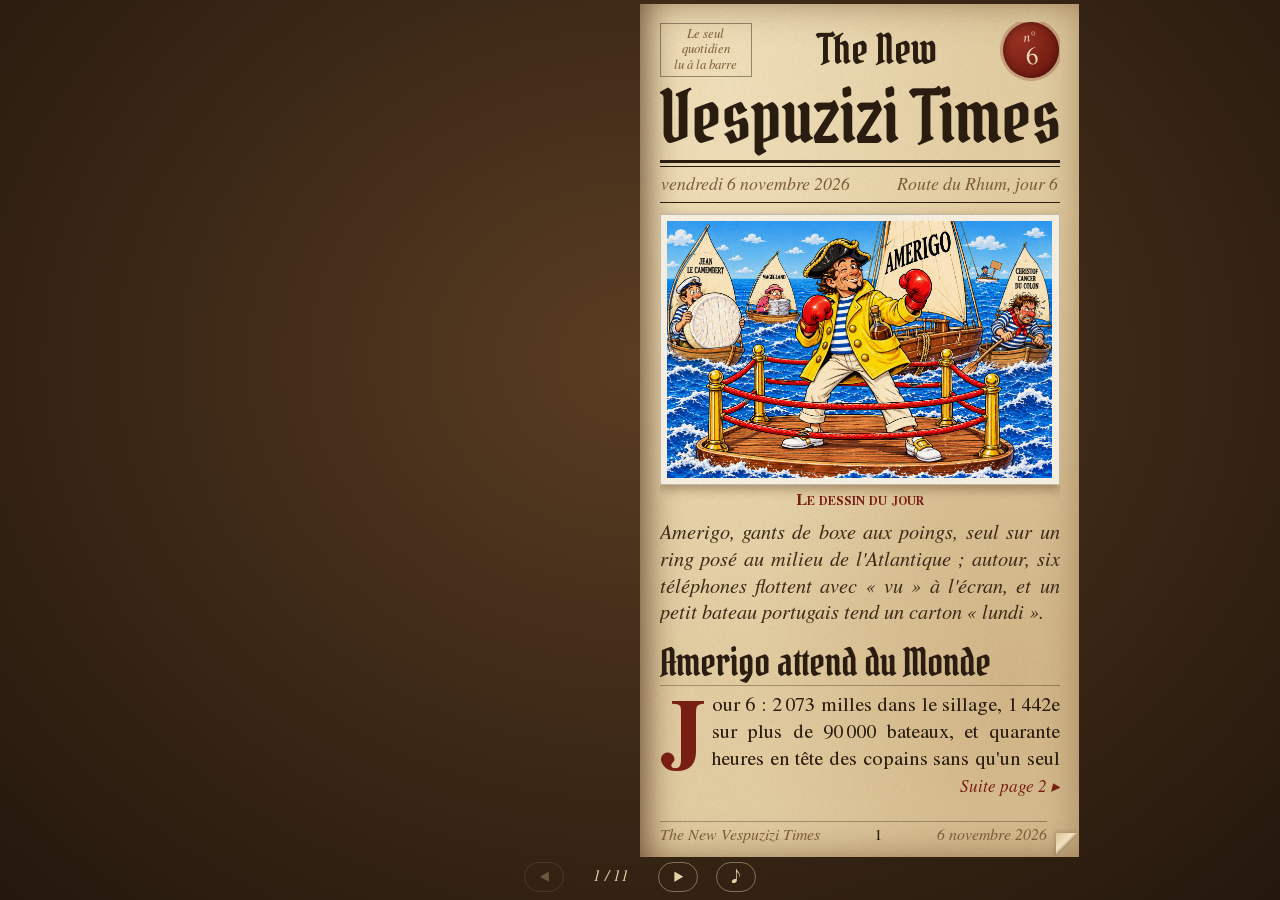
==== 2026-11-06/index.html @ e6df3097 "Numéro 6 du 2026-11-06" ====
<!DOCTYPE html>
<html lang="fr"><head><meta charset="utf-8">
<meta name="viewport" content="width=device-width,initial-scale=1">
<meta name="color-scheme" content="light">
<title>The New Vespuzizi Times — n°6, vendredi 6 novembre 2026</title>
<meta name="description" content="Jour 6 : 2 073 milles dans le sillage, 1 442e sur plus de 90 000 bateaux, et quarante heures en tête des copains sans qu&#x27;un seul ait eu le courage de venir lui respirer dans le cou. Amerigo a tout…">
<meta name="robots" content="noindex">
<meta property="og:type" content="article">
<meta property="og:locale" content="fr_FR">
<meta property="og:site_name" content="The New Vespuzizi Times">
<meta property="og:title" content="The New Vespuzizi Times — n°6, vendredi 6 novembre 2026">
<meta property="og:description" content="Jour 6 : 2 073 milles dans le sillage, 1 442e sur plus de 90 000 bateaux, et quarante heures en tête des copains sans qu&#x27;un seul ait eu le courage de venir lui respirer dans le cou. Amerigo a tout…">
<meta property="og:url" content="https://qvillon-basch.github.io/new-vespuzizi-times/2026-11-06/">
<meta property="og:image" content="https://qvillon-basch.github.io/new-vespuzizi-times/2026-11-06/og-22286231.jpg">
<meta property="og:image:type" content="image/jpeg">
<meta property="og:image:width" content="1200">
<meta property="og:image:height" content="630">
<meta property="og:image:alt" content="The New Vespuzizi Times : Amerigo attend du Monde">
<meta name="twitter:card" content="summary_large_image">
<!-- Crédits : polices NVT Gothique (Pirata One) et NVT Serif (STIX General), SIL Open Font
     License 1.1, sous-ensembles renommés (assets/fonts/) ; feuilletage StPageFlip / page-flip 2.0.7,
     licence MIT (assets/page-flip-LICENSE.txt) ; son de page du domaine public
     (assets/son-page-CREDIT.txt). -->
<link rel="stylesheet" href="assets/gazette.css">
<style>:root{--fz:1.0}</style></head>
<body>
<div id="stage"><div id="bookhost"></div>
<div id="bar"><button id="prev" type="button" aria-label="Page précédente">◂</button><span id="pg"></span>
<button id="next" type="button" aria-label="Page suivante">▸</button>
<button id="snd" type="button" aria-label="Son de page">♪</button></div></div>
<div id="lb" hidden><div id="lbstage"><img id="lbimg" alt=""></div>
<button id="lbclose" type="button" aria-label="Fermer">✕</button><div id="lbhint">Pincez ou touchez deux fois pour zoomer</div></div>
<noscript><p>The New Vespuzizi Times se feuillette avec JavaScript activé.</p></noscript>
<script type="application/json" id="nvt-data">{"pages":["\u003cdiv class='inner une'>\u003cdiv class=\"une-top\">\u003cdiv class=\"ear\">Le seul quotidien\u003cbr>lu à la barre\u003c/div>\u003cdiv class=\"thenew\" data-fitw=\"\">The New\u003c/div>\u003cdiv class=\"seal\">\u003cb>n°\u003c/b>\u003cspan>6\u003c/span>\u003c/div>\u003c/div>\u003cdiv class=\"mast\" data-fitw=\"\" style=\"font-size: 5.9rem;\">Vespuzizi Times\u003c/div>\u003chr class=\"rule\">\u003chr class=\"rule2\">\u003cdiv class=\"date\">\u003cspan>vendredi 6 novembre 2026\u003c/span>\u003cspan>Route du Rhum, jour 6\u003c/span>\u003c/div>\u003cfigure class=\"une-fig\">\u003cdiv class=\"frame\">\u003cimg class=\"zoom\" src=\"img/dessin.jpg\" width=\"1536\" height=\"1024\" alt=\"Le dessin du jour\">\u003c/div>\u003cfigcaption>Le dessin du jour\u003c/figcaption>\u003c/figure>\u003cp class=\"legend\">Amerigo, gants de boxe aux poings, seul sur un ring posé au milieu de l'Atlantique&nbsp;; autour, six téléphones flottent avec «&nbsp;vu&nbsp;» à l'écran, et un petit bateau portugais tend un carton «&nbsp;lundi&nbsp;».\u003c/p>\u003ch2 class=\"headline\">Amerigo attend du Monde\u003c/h2>\u003cp class=\"lead split\">Jour 6&nbsp;: 2 073 milles dans le sillage, 1 442e sur plus de 90 000 bateaux, et quarante heures en tête des copains sans qu'un seul\u003c/p>\u003cdiv class=\"suite\">Suite page 2 ▸\u003c/div>\u003c/div>\u003cdiv class='folio'>\u003cspan>The New Vespuzizi Times\u003c/span>\u003cb>1\u003c/b>\u003cspan>6 novembre 2026\u003c/span>\u003c/div>","\u003cdiv class='inner '>\u003cdiv class=\"kicker\">Suite de la Une\u003c/div>\u003cp class=\"cont\">ait eu le courage de venir lui respirer dans le cou. Amerigo a tout fait pour rendre la course intéressante&nbsp;: il a laissé le vent se reposer et ouvert un ring à 13 h 51 pour qui voulait se friter. Rien. La flotte lit, la flotte voit, la flotte se tait. On ne monte pas sur un ring quand l'adversaire est déjà sur le podium. La Route du Rhum 2026 a un patron, et les dix autres ont vue sur sa poupe, avec des jumelles, par temps clair.\u003c/p>\u003ch2>La flotte\u003c/h2>\u003cp>Plus grosse remontée de la nuit, Olivier de Kersaucisson&nbsp;: trois bateaux doublés, 7e, 51 956e&nbsp;; le Brestois double les gens pendant qu'ils dorment, lui qui n'était pas réveillé au départ. Loïc Peyronladdition, 4e, est parti sauver des bateaux qui se retournent, et Amerigo le salue sincèrement&nbsp;: il repêche tout le monde sauf son classement, 506 milles sans gagner une place. Maud Fontenoyade, 5e, a tenu toute la nuit dans le sillage des vrais, et Amerigo le note sans rire, c'est la bonne compagnie. Lanterne rouge, Vasco de Gamelle, 92 075e, à 608 milles, qui a troqué la Guadeloupe contre «&nbsp;les canaris&nbsp;»&nbsp;: le Portugais renonce au Nouveau Monde, Amerigo s'en charge, comme la dernière fois.\u003c/p>\u003c/div>\u003cdiv class='folio'>\u003cspan>The New Vespuzizi Times\u003c/span>\u003cb>2\u003c/b>\u003cspan>6 novembre 2026\u003c/span>\u003c/div>","\u003cdiv class='inner full mapinner'>\u003ch2>Le Film des 24 h\u003c/h2>\u003cdiv class=\"sub\">Les routes des copains, de jeudi 18 h à vendredi 18 h\u003c/div>\u003cdiv class=\"mapbox\">\u003csvg class=\"map\" xmlns=\"http://www.w3.org/2000/svg\" role=\"img\" aria-label=\"Carte animée des trajectoires des copains\">\u003c/svg>\u003c/div>\u003cdiv class=\"mapbar\">\u003cspan id=\"clock\">\u003c/span>\u003cbutton class=\"replay\" type=\"button\">↻ Rejouer\u003c/button>\u003c/div>\u003cdiv class=\"mapnote\">Un point par bateau, \u003ci>Amerigo\u003c/i> en rouge sang de bœuf.\u003c/div>\u003c/div>\u003cdiv class='folio'>\u003cspan>The New Vespuzizi Times\u003c/span>\u003cb>3\u003c/b>\u003cspan>6 novembre 2026\u003c/span>\u003c/div>","\u003cdiv class='inner '>\u003ch2>Nouvelle version du journal\u003c/h2>\u003cp>Le Times change de peau ce soir&nbsp;: un vrai journal qu'on feuillette du pouce, plus beau que la maquette d'en face et plus vrai sur le fond, puisqu'il raconte une course que son auteur mène. Plus doux pour Christof Cancer du Colon&nbsp;? Non&nbsp;: les bons points restent chez la concurrence, ici on garde les claques. Flouté, avec des X sur les passages salés, pour Kéké Gabart&nbsp;? Non plus&nbsp;; à 211 milles dans la journée, le plus petit kilométrage de la flotte, elle a le temps de tout lire, et même de demander si les collisions sont possibles&nbsp;: elle cherche ce qu'il lui reste à essayer. À lire avec le son&nbsp;: on y entend le vent dans la voile d'Amerigo et, très loin derrière, un bruit de bouchon.\u003c/p>\u003ch2>Défi lancé six vus zéro réponse\u003c/h2>\u003cp class=\"split\">Six «&nbsp;vu&nbsp;» en deux heures, pas un gant levé. Le seul volontaire, Vasco de Gamelle, s'est engagé pour lundi, top 5 promis&nbsp;; Amerigo ne prend pas de rendez-vous aussi loin. Magegland a répondu «&nbsp;si un des gars arrive à te coiffer au poteau&nbsp;»&nbsp;: même pour se battre, il délègue. Il promet de ressortir tout ce qu'Amerigo a dit&nbsp;; Amerigo le remercie, il cherchait justement\u003c/p>\u003c/div>\u003cdiv class='folio'>\u003cspan>The New Vespuzizi Times\u003c/span>\u003cb>4\u003c/b>\u003cspan>6 novembre 2026\u003c/span>\u003c/div>","\u003cdiv class='inner '>\u003cp class=\"cont\">quelqu'un pour archiver ses exploits. Isa Autissier-de-Poche a bien crié «&nbsp;putain ça m'énerve&nbsp;», mais à son propre bateau, arrêté deux fois dans l'après-midi, 71 746e&nbsp;: de la Grande Gueule de Ré, il ne reste que la gueule.\u003c/p>\u003ch2>La moitié du Camembert\u003c/h2>\u003cp>À 16 h 14, Jean Le Camembert a annoncé la mi-course, «&nbsp;rien n'est fait, détends-toi&nbsp;», en revenant à 14 milles, 524 milles dans la journée, trois de plus qu'Amerigo. Trois milles de plus pour rester derrière, c'est un fromage qui court après son plateau. La moitié du parcours est passée, et le camembert est toujours au même endroit&nbsp;: derrière. Détendu, Amerigo l'est&nbsp;: il sait qui fermera la porte et qui restera sur le paillasson.\u003c/p>\u003ch2>Le talent de Christof à 43 milles\u003c/h2>\u003cp class=\"split\">Christof Cancer du Colon est 3e, 4 731e, 548 milles à 23 nœuds de moyenne, plus vite qu'Amerigo pour continuer à le voir de dos. Depuis que la Contre-Gazette lui a décerné les félicitations du conseil, il la trouve «&nbsp;d'une telle douceur&nbsp;» qu'il menace de résilier le Times&nbsp;: le vainqueur du Vendée Globe se laisse acheter\u003c/p>\u003c/div>\u003cdiv class='folio'>\u003cspan>The New Vespuzizi Times\u003c/span>\u003cb>5\u003c/b>\u003cspan>6 novembre 2026\u003c/span>\u003c/div>","\u003cdiv class='inner '>\u003cp class=\"cont\">par un bon point. Amerigo ne distribue pas de félicitations, il distribue des leçons, et la première est gratuite. «&nbsp;Les faits et son talent parlent pour lui&nbsp;», dit-il. Les faits disent 3e. Son talent parle aussi&nbsp;; à 43 milles, il faut juste tendre l'oreille.\u003c/p>\u003ch2>569 milles pour faire du surplace\u003c/h2>\u003cp>Magegland a abattu 569 milles, 24 nœuds de moyenne, le record de la flotte, pour être 6e ce matin et 6e ce soir, 14 291e&nbsp;: la Contre-Gazette ouvrira une bouteille pour le surplace, elle en a ouvert deux pour une 7e place. Elle réclame un correcteur pour le Times à cause d'un pot au noir absent de la route&nbsp;: Amerigo l'a traversé en avance, pour la prochaine course, et s'il n'est plus là, c'est qu'il a eu peur. La Direction de course cherche un correcteur&nbsp;; sa rédaction cherche surtout un skipper, le poste est vacant depuis le caillou de dimanche.\u003c/p>\u003ch2>Le journal de bord du capitaine\u003c/h2>\u003cp class=\"split\">Amerigo va être honnête, c'est sa seule faiblesse&nbsp;: il s'ennuie. Deux suiveurs ont repris quelques milles, et il faut qu'on sache pourquoi.\u003c/p>\u003c/div>\u003cdiv class='folio'>\u003cspan>The New Vespuzizi Times\u003c/span>\u003cb>6\u003c/b>\u003cspan>6 novembre 2026\u003c/span>\u003c/div>","\u003cdiv class='inner '>\u003cp class=\"cont\">Amerigo a levé le pied, par charité&nbsp;: un peloton qui perd le moral ne fait plus de bons figurants, et Amerigo tient à son décor. Il a assuré sa nuit de garde, les petits dorment, la tête de course aussi, bien au chaud sous son coude. Que les moussaillons gardent espoir, c'est bon pour le teint. Amerigo, lui, garde le cap, le rhum et la première place, dans cet ordre, et il ne lâchera aucun des trois.\u003c/p>\u003cblockquote class=\"pull\" style=\"margin-top: calc(20.0711rem);\">\u003cspan>Amerigo va être honnête, c'est sa seule faiblesse&nbsp;: il s'ennuie.\u003c/span>\u003c/blockquote>\u003c/div>\u003cdiv class='folio'>\u003cspan>The New Vespuzizi Times\u003c/span>\u003cb>7\u003c/b>\u003cspan>6 novembre 2026\u003c/span>\u003c/div>","\u003cdiv class='inner full photoinner'>\u003ch2>La photo du jour\u003c/h2>\u003cfigure class=\"fig endfig\">\u003cimg class=\"zoom\" src=\"img/photo-fin.jpg\" width=\"1600\" height=\"922\" alt=\"La photo de fin\" data-fit=\"240\" data-fitmin=\"140\" style=\"--h: 24rem;\">\u003cfigcaption>La photo de fin\u003c/figcaption>\u003c/figure>\u003cp class=\"legend\">Pièce à conviction de 13 h 51&nbsp;: 1 336e, 23 nœuds dans 20 de vent, pas une voile à l'horizon. Même le vent n'arrive plus à suivre Amerigo, il a fallu lui laisser un peu d'avance.\u003c/p>\u003c/div>\u003cdiv class='folio'>\u003cspan>The New Vespuzizi Times\u003c/span>\u003cb>8\u003c/b>\u003cspan>6 novembre 2026\u003c/span>\u003c/div>","\u003cdiv class='inner full photoinner'>\u003ch2>À bord avec Amerigo\u003c/h2>\u003cfigure class=\"fig endfig\">\u003cimg class=\"zoom\" src=\"img/bord.jpg\" width=\"1536\" height=\"1024\" alt=\"Le dessin de bord\" data-fit=\"240\" data-fitmin=\"140\" style=\"--h: 24rem;\">\u003cfigcaption>Le dessin de bord\u003c/figcaption>\u003c/figure>\u003cp class=\"legend\">Amerigo, pieds sur la barre, un cornet acoustique vissé à l'oreille et pointé vers l'arrière, tente d'entendre un talent à 43 milles&nbsp;; derrière lui, le vent, essoufflé, demande une pause.\u003c/p>\u003c/div>\u003cdiv class='folio'>\u003cspan>The New Vespuzizi Times\u003c/span>\u003cb>9\u003c/b>\u003cspan>6 novembre 2026\u003c/span>\u003c/div>","\u003cdiv class='inner full rankinner'>\u003cdiv class=\"banc\">\u003cdiv class=\"title\" data-fitw=\"\">Le Banc des Moussaillons\u003c/div>\u003cdiv class=\"when\">Classement des copains, vendredi 6 novembre 2026\u003c/div>\u003ctable>\u003cthead>\u003ctr class=\"grp\">\u003cth colspan=\"4\">\u003c/th>\u003cth colspan=\"2\" class=\"g24\">Dernières 24 h\u003c/th>\u003c/tr>\u003ctr>\u003cth>\u003c/th>\u003cth class=\"nm\">Moussaillon\u003c/th>\u003cth>Au gén.\u003c/th>\u003cth>Écart\u003csmall>milles\u003c/small>\u003c/th>\u003cth class=\"s24\">Milles\u003c/th>\u003cth>Vit. moy.\u003csmall>nœuds\u003c/small>\u003c/th>\u003c/tr>\u003c/thead>\u003ctbody>\u003ctr class=\"me\">\u003ctd class=\"r\">1\u003c/td>\u003ctd class=\"nm long\">\u003cb>Amerigo Vespuzizi\u003c/b>\u003c/td>\u003ctd class=\"g\">1 443\u003csup>e\u003c/sup>\u003c/td>\u003ctd>—\u003c/td>\u003ctd class=\"s24\">528\u003c/td>\u003ctd>22,0\u003c/td>\u003c/tr>\u003ctr>\u003ctd class=\"r\">2\u003c/td>\u003ctd class=\"nm long\">\u003cb>Jean Le Camembert\u003c/b>\u003c/td>\u003ctd class=\"g\">2 227\u003csup>e\u003c/sup>\u003c/td>\u003ctd>+14,2\u003c/td>\u003ctd class=\"s24\">531\u003c/td>\u003ctd>22,2\u003c/td>\u003c/tr>\u003ctr>\u003ctd class=\"r\">3\u003c/td>\u003ctd class=\"nm long\">\u003cb>Christof Cancer du Colon\u003c/b>\u003c/td>\u003ctd class=\"g\">4 731\u003csup>e\u003c/sup>\u003c/td>\u003ctd>+42,5\u003c/td>\u003ctd class=\"s24\">555\u003c/td>\u003ctd>23,2\u003c/td>\u003c/tr>\u003ctr>\u003ctd class=\"r\">4\u003c/td>\u003ctd class=\"nm long\">\u003cb>Loïc Peyronladdition\u003c/b>\u003c/td>\u003ctd class=\"g\">8 485\u003csup>e\u003c/sup>\u003c/td>\u003ctd>+70,6\u003c/td>\u003ctd class=\"s24\">512\u003c/td>\u003ctd>21,4\u003c/td>\u003c/tr>\u003ctr>\u003ctd class=\"r\">5\u003c/td>\u003ctd class=\"nm\">\u003cb>Maud Fontenoyade\u003c/b>\u003c/td>\u003ctd class=\"g\">8 803\u003csup>e\u003c/sup>\u003c/td>\u003ctd>+71,9\u003c/td>\u003ctd class=\"s24\">487\u003c/td>\u003ctd>20,4\u003c/td>\u003c/tr>\u003ctr>\u003ctd class=\"r\">6\u003c/td>\u003ctd class=\"nm\">\u003cb>Magegland\u003c/b>\u003cspan class=\"tag\">meilleur 24 h\u003c/span>\u003c/td>\u003ctd class=\"g\">14 291\u003csup>e\u003c/sup>\u003c/td>\u003ctd>+102,5\u003c/td>\u003ctd class=\"s24\">575\u003c/td>\u003ctd>24,0\u003c/td>\u003c/tr>\u003ctr>\u003ctd class=\"r\">7\u003c/td>\u003ctd class=\"nm long\">\u003cb>Olivier de Kersaucisson\u003c/b>\u003c/td>\u003ctd class=\"g\">51 956\u003csup>e\u003c/sup>\u003c/td>\u003ctd>+316,0\u003c/td>\u003ctd class=\"s24\">475\u003c/td>\u003ctd>19,8\u003c/td>\u003c/tr>\u003ctr>\u003ctd class=\"r\">8\u003c/td>\u003ctd class=\"nm long\">\u003cb>Isa Autissier-de-Poche\u003c/b>\u003c/td>\u003ctd class=\"g\">71 746\u003csup>e\u003c/sup>\u003c/td>\u003ctd>+455,8\u003c/td>\u003ctd class=\"s24\">230\u003c/td>\u003ctd>9,6\u003c/td>\u003c/tr>\u003ctr>\u003ctd class=\"r\">9\u003c/td>\u003ctd class=\"nm\">\u003cb>Ananas Tabarly\u003c/b>\u003c/td>\u003ctd class=\"g\">81 514\u003csup>e\u003c/sup>\u003c/td>\u003ctd>+514,4\u003c/td>\u003ctd class=\"s24\">261\u003c/td>\u003ctd>10,9\u003c/td>\u003c/tr>\u003ctr>\u003ctd class=\"r\">10\u003c/td>\u003ctd class=\"nm\">\u003cb>Kéké Gabart\u003c/b>\u003cspan class=\"tag low\">lanterne\u003c/span>\u003c/td>\u003ctd class=\"g\">82 662\u003csup>e\u003c/sup>\u003c/td>\u003ctd>+521,7\u003c/td>\u003ctd class=\"s24\">210\u003c/td>\u003ctd>8,8\u003c/td>\u003c/tr>\u003ctr>\u003ctd class=\"r\">11\u003c/td>\u003ctd class=\"nm\">\u003cb>Vasco de Gamelle\u003c/b>\u003c/td>\u003ctd class=\"g\">92 075\u003csup>e\u003c/sup>\u003c/td>\u003ctd>+611,5\u003c/td>\u003ctd class=\"s24\">293\u003c/td>\u003ctd>12,2\u003c/td>\u003c/tr>\u003c/tbody>\u003c/table>\u003c/div>\u003cdiv class=\"finale\">\u003cdiv class=\"orn\">✦ ✦ ✦\u003c/div>\u003cdiv class=\"sig\">Amerigo, 1er des copains, seul sur le ring, et c'est le vent qui compte les points\u003c/div>\u003c/div>\u003c/div>\u003cdiv class='folio'>\u003cspan>The New Vespuzizi Times\u003c/span>\u003cb>10\u003c/b>\u003cspan>6 novembre 2026\u003c/span>\u003c/div>","\u003cdiv class='inner full raceinner'>\u003ch2>Le Film de la course\u003c/h2>\u003cdiv class=\"sub\">La 1re place des copains se loue&nbsp;: qui l'a tenue, et combien de temps, depuis le départ de Saint-Malo\u003c/div>\u003cdiv class=\"mapbox\">\u003csvg class=\"map\" xmlns=\"http://www.w3.org/2000/svg\" role=\"img\" aria-label=\"Carte animée de la course des copains\">\u003c/svg>\u003c/div>\u003cdiv class=\"leader\">\u003c/div>\u003cdiv class=\"band\">\u003ci style=\"flex:11.661;background:#2F4B7C\" title=\"Jean\">\u003c/i>\u003ci style=\"flex:18.960;background:#3D5A80\" title=\"Isa\">\u003c/i>\u003ci style=\"flex:2.740;background:#4E3B6B\" title=\"Maud\">\u003c/i>\u003ci style=\"flex:4.936;background:#3D5A80\" title=\"Isa\">\u003c/i>\u003ci style=\"flex:2.657;background:#7B1F14\" title=\"Amerigo\">\u003c/i>\u003ci style=\"flex:4.404;background:#4E3B6B\" title=\"Maud\">\u003c/i>\u003ci style=\"flex:1.832;background:#2F4B7C\" title=\"Jean\">\u003c/i>\u003ci style=\"flex:1.692;background:#8C5A16\" title=\"Loïc\">\u003c/i>\u003ci style=\"flex:5.551;background:#3D5A80\" title=\"Isa\">\u003c/i>\u003ci style=\"flex:0.993;background:#7B1F14\" title=\"Amerigo\">\u003c/i>\u003ci style=\"flex:5.942;background:#2F4B7C\" title=\"Jean\">\u003c/i>\u003ci style=\"flex:3.999;background:#4B4B4B\" title=\"Kéké\">\u003c/i>\u003ci style=\"flex:4.642;background:#2F4B7C\" title=\"Jean\">\u003c/i>\u003ci style=\"flex:29.992;background:#7B1F14\" title=\"Amerigo\">\u003c/i>\u003cb class=\"rcursor\">\u003c/b>\u003c/div>\u003cdiv class=\"bandax\">\u003cspan>départ\u003c/span>\u003cspan>vendredi 6\u003c/span>\u003c/div>\u003cdiv class=\"mapbar\">\u003cspan class=\"clock\">\u003c/span>\u003cbutton class=\"replay\" type=\"button\">↻ Rejouer\u003c/button>\u003c/div>\u003cdiv class=\"lessees\">Locataires de la 1re place&nbsp;: \u003cb style=\"color:#7B1F14\">Amerigo\u003c/b>&nbsp;40&nbsp;h, \u003cb style=\"color:#3D5A80\">Isa\u003c/b>&nbsp;35&nbsp;h, \u003cb style=\"color:#2F4B7C\">Jean\u003c/b>&nbsp;29&nbsp;h, \u003cb style=\"color:#4E3B6B\">Maud\u003c/b>&nbsp;8&nbsp;h, \u003cb style=\"color:#4B4B4B\">Kéké\u003c/b>&nbsp;5&nbsp;h, \u003cb style=\"color:#8C5A16\">Loïc\u003c/b>&nbsp;2&nbsp;h\u003c/div>\u003c/div>\u003cdiv class='folio'>\u003cspan>The New Vespuzizi Times\u003c/span>\u003cb>11\u003c/b>\u003cspan>6 novembre 2026\u003c/span>\u003c/div>"],"map":{"t0":1793898000.0,"span":86400.0,"tz":3600.0,"bbox":[29.96034990793739,44.8979869024289,-46.41903764434589,-24.365349705267302],"boats":[{"n":"Amerigo","me":true,"c":"#7B1F14","pts":[[600,39.9919,-36.6353],[4620,39.763,-37.0614],[6360,39.665,-37.2433],[7680,39.5769,-37.373],[11820,39.3467,-37.7821],[12420,39.3079,-37.8408],[14940,39.16,-38.1013],[19140,38.9404,-38.5704],[20280,38.8825,-38.6943],[21000,38.8412,-38.7686],[22680,38.7564,-38.9419],[24480,38.6576,-39.117],[25680,38.5924,-39.2241],[28800,38.4008,-39.4879],[29340,38.3708,-39.5374],[29940,38.3347,-39.5924],[32940,38.1358,-39.8733],[34200,38.0464,-39.9922],[39600,37.6768,-40.5047],[40740,37.5878,-40.6028],[46140,37.2058,-41.1173],[46680,37.1634,-41.1657],[47400,37.1102,-41.2337],[50880,36.8359,-41.5437],[51540,36.7819,-41.6007],[52680,36.6908,-41.7022],[53520,36.6303,-41.7847],[55200,36.5106,-41.9503],[56880,36.3755,-42.0975],[57480,36.3232,-42.1429],[58080,36.2734,-42.1928],[61140,36.0437,-42.4846],[64740,35.7706,-42.8272],[65940,35.6915,-42.9542],[68400,35.5237,-43.21],[72540,35.2137,-43.5966],[73740,35.1344,-43.7184],[74340,35.0951,-43.7767],[75660,35.0152,-43.914],[76200,34.9864,-43.9737],[79500,34.8176,-44.3384],[81420,34.7044,-44.5292],[83760,34.5857,-44.781],[84360,34.5573,-44.8479]]},{"n":"Jean","me":false,"c":"#2F4B7C","pts":[[600,40.2467,-36.3888],[4620,40.0142,-36.822],[6360,39.916,-37.005],[7680,39.8416,-37.1434],[11820,39.6123,-37.5691],[12420,39.5796,-37.6298],[14940,39.4408,-37.8866],[19140,39.1889,-38.3195],[20280,39.1047,-38.4303],[21000,39.0524,-38.501],[22680,38.9356,-38.6658],[24480,38.8182,-38.8388],[25680,38.7426,-38.9533],[28800,38.5511,-39.2303],[29340,38.5178,-39.2765],[29940,38.4799,-39.3285],[32940,38.2809,-39.5966],[34200,38.193,-39.7125],[39600,37.8244,-40.2398],[40740,37.7381,-40.3407],[46140,37.3521,-40.8487],[46680,37.3153,-40.9021],[47400,37.2672,-40.9749],[50880,37.0333,-41.3251],[51540,36.9849,-41.3879],[52680,36.9011,-41.4965],[53520,36.8391,-41.5768],[55200,36.714,-41.7385],[56880,36.5888,-41.9001],[57480,36.5441,-41.9577],[58080,36.4995,-42.0151],[61140,36.2711,-42.309],[64740,35.9996,-42.6571],[65940,35.9091,-42.7729],[68400,35.7231,-43.0103],[72540,35.4143,-43.4036],[73740,35.3257,-43.5155],[74340,35.2826,-43.5719],[75660,35.193,-43.6989],[76200,35.1583,-43.7517],[79500,34.9677,-44.0996],[81420,34.8624,-44.3094],[83760,34.7448,-44.5706],[84360,34.7163,-44.6374]]},{"n":"Christof","me":false,"c":"#5B6B2E","pts":[[600,41.7256,-36.5444],[4620,41.4542,-36.9767],[6360,41.3325,-37.1637],[7680,41.232,-37.3022],[11820,40.9147,-37.7381],[12420,40.869,-37.8007],[14940,40.6809,-38.066],[19140,40.3724,-38.5102],[20280,40.292,-38.6336],[21000,40.2422,-38.7114],[22680,40.1269,-38.8912],[24480,40.0035,-39.0834],[25680,39.9215,-39.2109],[28800,39.7108,-39.5378],[29340,39.6745,-39.5939],[29940,39.6342,-39.6563],[32940,39.4306,-39.9709],[34200,39.3443,-40.104],[39600,38.9777,-40.6675],[40740,38.9019,-40.7837],[46140,38.5365,-41.3418],[46680,38.499,-41.3989],[47400,38.4486,-41.4756],[50880,38.193,-41.8344],[51540,38.1429,-41.9004],[52680,38.0567,-42.0138],[53520,37.9934,-42.0969],[55200,37.8672,-42.2627],[56880,37.7404,-42.4288],[57480,37.6949,-42.4885],[58080,37.649,-42.5484],[61140,37.4127,-42.8571],[64740,37.1457,-43.1992],[65940,37.0461,-43.3085],[68400,36.8464,-43.538],[72540,36.5179,-43.9233],[73740,36.4316,-44.0443],[74340,36.3903,-44.1063],[75660,36.3036,-44.2464],[76200,36.2694,-44.3049],[79500,36.0551,-44.6534],[81420,35.9322,-44.8528],[83760,35.7866,-45.0838],[84360,35.751,-45.1439]]},{"n":"Loïc","me":false,"c":"#8C5A16","pts":[[600,41.2783,-36.5298],[4620,40.9998,-36.9028],[6360,40.8776,-37.0679],[7680,40.7904,-37.1966],[11820,40.5348,-37.6051],[12420,40.4871,-37.6541],[14940,40.2862,-37.8602],[19140,40.0329,-38.2758],[20280,39.9669,-38.3903],[21000,39.9228,-38.4613],[22680,39.8196,-38.6273],[24480,39.7057,-38.8018],[25680,39.6266,-38.912],[28800,39.4242,-39.1934],[29340,39.3896,-39.2414],[29940,39.3512,-39.2946],[32940,39.1504,-39.5543],[34200,39.0647,-39.6654],[39600,38.6581,-40.1167],[40740,38.5698,-40.2082],[46140,38.1333,-40.6041],[46680,38.0892,-40.6432],[47400,38.0306,-40.696],[50880,37.7487,-40.9563],[51540,37.6952,-41.0054],[52680,37.6002,-41.0867],[53520,37.5297,-41.1467],[55200,37.3882,-41.2669],[56880,37.2483,-41.3855],[57480,37.1986,-41.4277],[58080,37.1488,-41.4698],[61140,36.9007,-41.6917],[64740,36.6102,-41.9551],[65940,36.5114,-42.0445],[68400,36.3346,-42.2659],[72540,36.0426,-42.6407],[73740,35.9701,-42.758],[74340,35.9342,-42.8169],[75660,35.8548,-42.947],[76200,35.8222,-43.0003],[79500,35.6337,-43.332],[81420,35.525,-43.5229],[83760,35.394,-43.7551],[84360,35.362,-43.8156]]},{"n":"Maud","me":false,"c":"#4E3B6B","pts":[[600,39.2768,-35.0822],[4620,38.9632,-35.4318],[6360,38.8416,-35.5881],[7680,38.7521,-35.703],[11820,38.5156,-36.0736],[12420,38.493,-36.1302],[14940,38.3657,-36.3437],[19140,38.0587,-36.6833],[20280,37.9726,-36.7783],[21000,37.9185,-36.8379],[22680,37.7947,-36.9743],[24480,37.6667,-37.115],[25680,37.5817,-37.2083],[28800,37.3607,-37.4503],[29340,37.3362,-37.4974],[29940,37.3113,-37.5495],[32940,37.1946,-37.7934],[34200,37.1474,-37.892],[39600,36.9431,-38.3182],[40740,36.9019,-38.404],[46140,36.6835,-38.8578],[46680,36.6595,-38.9076],[47400,36.6274,-38.9742],[50880,36.4376,-39.2906],[51540,36.3992,-39.3516],[52680,36.3321,-39.4583],[53520,36.2821,-39.5378],[55200,36.1827,-39.6955],[56880,36.0845,-39.8511],[57480,36.0499,-39.9059],[58080,36.0154,-39.9604],[61140,35.8329,-40.249],[64740,35.6079,-40.6135],[65940,35.536,-40.7397],[68400,35.3874,-41.0003],[72540,35.133,-41.4452],[73740,35.0588,-41.5748],[74340,35.0217,-41.6394],[75660,34.9548,-41.789],[76200,34.928,-41.8506],[79500,34.7625,-42.2297],[81420,34.6653,-42.4521],[83760,34.5609,-42.7267],[84360,34.5363,-42.797]]},{"n":"Magegland","me":false,"c":"#2E6B66","pts":[[600,43.7872,-36.7828],[4620,43.3963,-37.1896],[6360,43.235,-37.3566],[7680,43.1134,-37.4822],[11820,42.7326,-37.8741],[12420,42.6771,-37.9311],[14940,42.4433,-38.1702],[19140,42.0564,-38.5548],[20280,41.9503,-38.6548],[21000,41.8838,-38.7174],[22680,41.7298,-38.862],[24480,41.5647,-39.0167],[25680,41.4538,-39.1205],[28800,41.1678,-39.387],[29340,41.1186,-39.4328],[29940,41.064,-39.4835],[32940,40.7913,-39.7363],[34200,40.6769,-39.842],[39600,40.1944,-40.2858],[40740,40.0919,-40.3798],[46140,39.608,-40.8211],[46680,39.5596,-40.8651],[47400,39.4947,-40.9239],[50880,39.1804,-41.2085],[51540,39.121,-41.2622],[52680,39.018,-41.355],[53520,38.9418,-41.4237],[55200,38.7885,-41.5615],[56880,38.6358,-41.6986],[57480,38.5817,-41.7471],[58080,38.5278,-41.7953],[61140,38.2614,-42.0536],[64740,37.9644,-42.3816],[65940,37.8726,-42.4991],[68400,37.6947,-42.7507],[72540,37.3607,-43.1463],[73740,37.256,-43.2471],[74340,37.2035,-43.2966],[75660,37.0886,-43.4022],[76200,37.0417,-43.444],[79500,36.7677,-43.7132],[81420,36.6239,-43.892],[83760,36.4548,-44.1161],[84360,36.4124,-44.1752]]},{"n":"Olivier","me":false,"c":"#6B3B4E","pts":[[600,43.9463,-33.5789],[4620,43.7594,-33.8537],[6360,43.6919,-34.0031],[7680,43.6243,-34.1213],[11820,43.3373,-34.4963],[12420,43.294,-34.5498],[14940,43.1159,-34.7699],[19140,42.8219,-35.1317],[20280,42.7514,-35.2267],[21000,42.7124,-35.2857],[22680,42.6225,-35.4214],[24480,42.5261,-35.5668],[25680,42.4616,-35.6639],[28800,42.3027,-35.9028],[29340,42.2764,-35.9423],[29940,42.2475,-35.9857],[32940,42.1019,-36.2039],[34200,42.0412,-36.2947],[39600,41.7762,-36.6903],[40740,41.7209,-36.7725],[46140,41.4615,-37.1578],[46680,41.436,-37.1954],[47400,41.4022,-37.2456],[50880,41.1184,-37.4638],[51540,41.0596,-37.5059],[52680,40.9635,-37.5854],[53520,40.8926,-37.644],[55200,40.7521,-37.7601],[56880,40.6119,-37.8756],[57480,40.5611,-37.9174],[58080,40.5098,-37.9596],[61140,40.2384,-38.1822],[64740,39.914,-38.4618],[65940,39.8114,-38.5625],[68400,39.6093,-38.774],[72540,39.2764,-39.1539],[73740,39.1584,-39.2383],[74340,39.0994,-39.2805],[75660,38.9698,-39.3729],[76200,38.9168,-39.4108],[79500,38.5903,-39.6428],[81420,38.3995,-39.7779],[83760,38.1694,-39.9405],[84360,38.1103,-39.9821]]},{"n":"Isa","me":false,"c":"#3D5A80","pts":[[600,38.6437,-32.0011],[4620,38.6025,-32.2364],[6360,38.5887,-32.3393],[7680,38.5789,-32.4176],[11820,38.5527,-32.6636],[12420,38.5496,-32.6994],[14940,38.3401,-32.814],[19140,37.9336,-33.0063],[20280,37.8265,-33.0546],[21000,37.7593,-33.0842],[22680,37.6038,-33.151],[24480,37.441,-33.22],[25680,37.3496,-33.2852],[28800,37.1252,-33.443],[29340,37.0881,-33.4668],[29940,37.0477,-33.4918],[32940,36.8546,-33.5899],[34200,36.7747,-33.6215],[39600,36.4567,-33.79],[40740,36.3959,-33.8348],[46140,36.1687,-34.0227],[46680,36.1508,-34.0352],[47400,36.128,-34.0503],[50880,36.0548,-34.1559],[51540,36.0432,-34.1784],[52680,36.024,-34.2184],[53520,36.0107,-34.2489],[55200,35.9876,-34.3129],[56880,35.9701,-34.3813],[57480,35.9654,-34.4071],[58080,35.9615,-34.4332],[61140,35.9361,-34.5338],[64740,35.9296,-34.5555],[65940,35.9256,-34.5591],[68400,35.9171,-34.5667],[72540,35.9147,-34.5689],[73740,35.9189,-34.5747],[74340,35.925,-34.5828],[75660,35.9396,-34.6022],[76200,35.9457,-34.6102],[79500,35.98,-34.6556],[81420,35.9852,-34.6634],[83760,35.9821,-34.6678],[84360,35.9804,-34.6702]]},{"n":"Ananas","me":false,"c":"#7A6A2A","pts":[[600,38.9117,-29.4245],[4620,38.7178,-29.6409],[6360,38.6278,-29.741],[7680,38.5588,-29.8178],[11820,38.3357,-30.0654],[12420,38.3026,-30.1021],[14940,38.1584,-30.2617],[19140,37.9178,-30.5272],[20280,37.8628,-30.6041],[21000,37.8295,-30.6543],[22680,37.7485,-30.7765],[24480,37.6596,-30.9103],[25680,37.6014,-30.9979],[28800,37.4624,-31.2069],[29340,37.4403,-31.24],[29940,37.4166,-31.2756],[32940,37.3048,-31.4431],[34200,37.2606,-31.5094],[39600,37.0977,-31.7531],[40740,37.0674,-31.7984],[46140,36.9169,-32.0228],[46680,36.9011,-32.0464],[47400,36.8803,-32.0774],[50880,36.7788,-32.2428],[51540,36.7627,-32.2783],[52680,36.736,-32.34],[53520,36.7166,-32.385],[55200,36.6794,-32.4745],[56880,36.646,-32.5638],[57480,36.6351,-32.5954],[58080,36.6246,-32.6268],[61140,36.566,-32.7781],[64740,36.4988,-32.9303],[65940,36.4787,-32.973],[68400,36.4382,-33.0484],[72540,36.3529,-33.1499],[73740,36.3245,-33.1717],[74340,36.3099,-33.1808],[75660,36.2772,-33.196],[76200,36.2635,-33.2001],[79500,36.1789,-33.2091],[81420,36.127,-33.2159],[83760,36.0579,-33.2347],[84360,36.0394,-33.2415]]},{"n":"Kéké","me":false,"c":"#4B4B4B","pts":[[600,38.0527,-29.7509],[4620,37.9903,-29.9105],[6360,37.9744,-29.9825],[7680,37.9631,-30.0339],[11820,37.9275,-30.1757],[12420,37.9189,-30.2015],[14940,37.8828,-30.3092],[19140,37.8109,-30.5236],[20280,37.7884,-30.5908],[21000,37.7735,-30.6352],[22680,37.7367,-30.7449],[24480,37.6942,-30.8715],[25680,37.6648,-30.9591],[28800,37.5945,-31.168],[29340,37.5834,-31.2012],[29940,37.5713,-31.237],[32940,37.5173,-31.3974],[34200,37.498,-31.455],[39600,37.4307,-31.6545],[40740,37.4169,-31.6957],[46140,37.3461,-31.9053],[46680,37.3388,-31.927],[47400,37.3291,-31.9559],[50880,37.2094,-32.1028],[51540,37.1781,-32.1323],[52680,37.124,-32.1835],[53520,37.084,-32.2213],[55200,37.0037,-32.2971],[56880,36.9218,-32.3744],[57480,36.8924,-32.402],[58080,36.8632,-32.4295],[61140,36.7214,-32.563],[64740,36.5736,-32.7018],[65940,36.5284,-32.7442],[68400,36.4456,-32.8218],[72540,36.332,-32.9282],[73740,36.3038,-32.9546],[74340,36.2907,-32.9668],[75660,36.264,-32.9918],[76200,36.2538,-33.0013],[79500,36.2004,-33.0511],[81420,36.1722,-33.0774],[83760,36.1347,-33.1125],[84360,36.1213,-33.1221]]},{"n":"Vasco","me":false,"c":"#5E3A1E","pts":[[600,33.6873,-25.6405],[4620,33.4255,-25.7073],[6360,33.3133,-25.7359],[7680,33.2284,-25.7575],[11820,32.9572,-25.8262],[12420,32.9177,-25.8363],[14940,32.7503,-25.8786],[19140,32.4741,-25.9483],[20280,32.4003,-25.9669],[21000,32.3542,-25.9785],[22680,32.2485,-26.0051],[24480,32.1366,-26.0332],[25680,32.0618,-26.052],[28800,31.8808,-26.0973],[29340,31.8513,-26.1047],[29940,31.819,-26.1128],[32940,31.6645,-26.1514],[34200,31.6056,-26.1661],[39600,31.3927,-26.2192],[40740,31.3524,-26.2292],[46140,31.1774,-26.2727],[46680,31.1617,-26.2766],[47400,31.1416,-26.2816],[50880,31.0599,-26.3037],[51540,31.0441,-26.3044],[52680,31.0102,-26.2974],[53520,30.9872,-26.2927],[55200,30.9455,-26.2841],[56880,30.9125,-26.2437],[57480,30.9121,-26.2557],[58080,30.9133,-26.2762],[61140,30.9206,-26.3987],[64740,30.9331,-26.5733],[65940,30.9402,-26.6408],[68400,30.954,-26.8007],[72540,30.954,-27.1145],[73740,30.954,-27.2159],[74340,30.954,-27.2685],[75660,30.954,-27.3901],[76200,30.954,-27.4424],[79500,30.9832,-27.7838],[81420,31.038,-27.9928],[83760,31.1043,-28.2462],[84360,31.1212,-28.3108]]}],"land":[[36.965,-25.164,-25.059],[37.753,-25.742,-25.164],[37.805,-25.794,-25.164],[37.858,-25.847,-25.742],[37.858,-25.322,-25.164],[38.435,-28.472,-28.052],[38.488,-28.524,-28.262],[38.54,-28.734,-28.629],[38.54,-28.524,-28.367],[38.54,-27.842,-27.842],[38.593,-28.787,-28.629],[38.593,-27.947,-27.894],[38.645,-28.104,-27.999],[38.645,-27.107,-27.107],[38.698,-28.209,-28.104],[38.698,-27.317,-27.054],[38.75,-28.314,-28.314],[38.75,-27.369,-27.107],[38.803,-27.317,-27.212],[39.013,-27.999,-27.999],[39.065,-28.052,-27.999],[39.38,-31.202,-31.202],[39.433,-31.254,-31.149],[39.485,-31.254,-31.149],[39.695,-31.097,-31.097]],"landStep":0.0525,"grat":5,"scaleNm":200,"places":[{"name":"Açores","lat":39.45,"lon":-27.6}]},"mapPage":2,"race":{"t0":1793553240.0,"span":429120.0,"tz":3600.0,"bbox":[29.607656056343494,52.49336113866862,-47.55996131079623,-0.4059527098102311],"boats":[{"n":"Amerigo","me":true,"c":"#7B1F14","pts":[[0,49.1009,-4.4574],[8820,49.3398,-5.6878],[14520,49.5246,-6.3606],[21900,49.7783,-7.4016],[29100,49.9623,-8.5235],[36300,50.187,-9.6139],[44040,50.4084,-10.6959],[50700,50.7118,-11.5568],[58380,50.3554,-12.4615],[65100,49.9708,-13.3444],[72240,49.5739,-14.2883],[79980,49.1099,-15.2809],[86460,48.8604,-16.1556],[94140,48.5991,-17.2734],[101340,48.2865,-18.2944],[108000,47.9919,-19.2154],[117000,47.8716,-20.2431],[123000,47.5848,-20.8548],[131400,47.1177,-21.6718],[137400,46.8277,-22.1098],[145500,46.3943,-22.6932],[152160,46.041,-23.2081],[162000,45.5175,-23.9494],[168600,45.2508,-24.4542],[175740,45.6211,-24.8204],[181260,45.6702,-25.1513],[189000,45.4274,-25.7181],[194640,45.23,-26.0784],[202500,44.9484,-26.3943],[209100,44.8103,-26.5653],[218100,44.6861,-26.9034],[227100,44.612,-27.293],[233580,44.4212,-27.5349],[237840,44.3007,-27.7198],[245460,44.0865,-28.1138],[254460,43.8325,-28.6565],[259680,43.7045,-29.059],[266760,43.5668,-29.6254],[274320,43.3832,-30.4125],[284160,43.0583,-31.57],[288240,42.9031,-32.086],[296160,42.7441,-32.937],[302460,42.6536,-33.1391],[310260,42.1855,-33.6304],[317100,41.9119,-33.968],[324360,41.3305,-34.5091],[331560,40.8324,-35.1921],[340020,40.2952,-36.0538],[349380,39.763,-37.0614],[356580,39.3467,-37.7821],[363900,38.9404,-38.5704],[367440,38.7564,-38.9419],[374700,38.3347,-39.5924],[384360,37.6768,-40.5047],[390900,37.2058,-41.1173],[396300,36.7819,-41.6007],[405900,36.0437,-42.4846],[410700,35.6915,-42.9542],[418500,35.1344,-43.7184],[426180,34.7044,-44.5292],[429120,34.5573,-44.8479]]},{"n":"Jean","me":false,"c":"#2F4B7C","pts":[[0,49.0515,-4.4445],[8820,49.1917,-5.66],[14520,49.3429,-6.3735],[21900,49.55,-7.3836],[29100,49.7564,-8.4273],[36300,49.9561,-9.4949],[44040,50.1675,-10.5867],[50700,50.463,-11.449],[58380,50.7556,-12.2848],[65100,50.377,-13.191],[72240,49.9908,-14.1532],[79980,49.5014,-15.1514],[86460,49.194,-16.0651],[94140,48.8783,-17.2103],[101340,48.5625,-18.2628],[108000,48.2694,-19.2091],[117000,47.9093,-20.365],[123000,47.719,-20.9729],[131400,47.4364,-21.8711],[137400,47.2479,-22.3586],[145500,46.915,-22.8327],[152160,46.6285,-23.2897],[162000,46.2046,-24.0443],[168600,45.9085,-24.5904],[175740,45.765,-25.0971],[181260,45.5626,-25.4462],[189000,45.3193,-25.8931],[194640,45.1604,-26.1941],[202500,44.9555,-26.475],[209100,44.7928,-26.6167],[218100,44.6954,-26.9667],[227100,44.7436,-27.3911],[233580,44.5584,-27.6531],[237840,44.4333,-27.8491],[245460,44.1835,-28.2675],[254460,43.8971,-28.8141],[259680,43.7408,-29.2071],[266760,43.583,-29.7929],[274320,43.3642,-30.5879],[284160,43.0127,-31.7378],[288240,42.8749,-32.2602],[296160,42.7424,-32.9458],[302460,42.6842,-33.1521],[310260,42.3849,-33.6769],[317100,42.1388,-33.8779],[324360,41.6353,-34.3475],[331560,41.1467,-35.0085],[340020,40.5984,-35.8383],[349380,40.0142,-36.822],[356580,39.6123,-37.5691],[363900,39.1889,-38.3195],[367440,38.9356,-38.6658],[374700,38.4799,-39.3285],[384360,37.8244,-40.2398],[390900,37.3521,-40.8487],[396300,36.9849,-41.3879],[405900,36.2711,-42.309],[410700,35.9091,-42.7729],[418500,35.3257,-43.5155],[426180,34.8624,-44.3094],[429120,34.7163,-44.6374]]},{"n":"Christof","me":false,"c":"#5B6B2E","pts":[[0,49.0951,-4.3806],[8820,49.2901,-5.6215],[14520,49.4455,-6.33],[21900,49.7239,-7.3635],[29100,49.951,-8.4713],[36300,50.2776,-9.5424],[44040,50.7265,-10.6084],[50700,51.0881,-11.4319],[58380,50.9122,-12.3821],[65100,50.5907,-13.3126],[72240,50.3445,-14.3097],[79980,50.0865,-15.3383],[86460,49.8883,-16.282],[94140,49.7537,-17.4608],[101340,49.6958,-18.5799],[108000,49.6714,-19.6011],[117000,49.657,-20.9297],[123000,49.6479,-21.7326],[131400,49.7009,-22.7405],[137400,49.7478,-23.4344],[145500,49.795,-23.7152],[152160,49.7509,-23.8273],[162000,49.5051,-24.2507],[168600,49.2553,-24.604],[175740,48.9001,-24.6845],[181260,48.6242,-24.7486],[189000,48.2233,-24.9235],[194640,47.9171,-25.1644],[202500,47.4475,-25.5671],[209100,47.0359,-25.9171],[218100,46.5106,-26.3599],[227100,46.0312,-26.9483],[233580,45.7974,-27.4111],[237840,45.6642,-27.6524],[245460,45.4342,-27.9947],[254460,45.1468,-28.3816],[259680,45.0131,-28.6492],[266760,44.8213,-29.1368],[274320,44.5945,-29.7953],[284160,44.3032,-30.9659],[288240,44.1768,-31.5089],[296160,43.9237,-32.5927],[302460,43.8508,-32.8577],[310260,43.6674,-33.221],[317100,43.3874,-33.8405],[324360,43.0642,-34.4981],[331560,42.6592,-35.142],[340020,42.0816,-35.9805],[349380,41.4542,-36.9767],[356580,40.9147,-37.7381],[363900,40.3724,-38.5102],[367440,40.1269,-38.8912],[374700,39.6342,-39.6563],[384360,38.9777,-40.6675],[390900,38.5365,-41.3418],[396300,38.1429,-41.9004],[405900,37.4127,-42.8571],[410700,37.0461,-43.3085],[418500,36.4316,-44.0443],[426180,35.9322,-44.8528],[429120,35.751,-45.1439]]},{"n":"Loïc","me":false,"c":"#8C5A16","pts":[[0,49.006,-4.4209],[8820,49.222,-5.6109],[14520,49.3946,-6.3164],[21900,49.6121,-7.29],[29100,49.7936,-8.2685],[36300,49.9808,-9.2782],[44040,50.1934,-10.3393],[50700,50.4503,-11.1985],[58380,50.3311,-12.103],[65100,49.9755,-12.9292],[72240,49.6113,-13.8239],[79980,49.2307,-14.8096],[86460,48.9372,-15.6572],[94140,48.5383,-16.6278],[101340,48.1473,-17.5156],[108000,47.805,-18.328],[117000,47.428,-19.4292],[123000,47.2088,-20.0879],[131400,46.863,-21.0032],[137400,46.9857,-21.4906],[145500,46.6119,-22.3866],[152160,46.2784,-23.022],[162000,45.8046,-23.8579],[168600,45.5123,-24.4395],[175740,45.5538,-24.8911],[181260,45.4921,-25.2589],[189000,45.3149,-25.7425],[194640,45.1019,-26.0469],[202500,44.8049,-26.3409],[209100,44.6002,-26.487],[218100,44.4991,-26.828],[227100,44.7516,-27.2695],[233580,44.6414,-27.5129],[237840,44.5182,-27.6744],[245460,44.2928,-28.0536],[254460,44.0628,-28.597],[259680,43.921,-28.9864],[266760,43.7389,-29.5578],[274320,43.5461,-30.3225],[284160,43.3112,-31.4866],[288240,43.2238,-31.9972],[296160,43.1571,-32.8425],[302460,43.1465,-32.9365],[310260,43.0391,-33.562],[317100,42.9319,-34.1388],[324360,42.7374,-34.7058],[331560,42.2403,-35.2854],[340020,41.6371,-36.0269],[349380,40.9998,-36.9028],[356580,40.5348,-37.6051],[363900,40.0329,-38.2758],[367440,39.8196,-38.6273],[374700,39.3512,-39.2946],[384360,38.6581,-40.1167],[390900,38.1333,-40.6041],[396300,37.6952,-41.0054],[405900,36.9007,-41.6917],[410700,36.5114,-42.0445],[418500,35.9701,-42.758],[426180,35.525,-43.5229],[429120,35.362,-43.8156]]},{"n":"Maud","me":false,"c":"#4E3B6B","pts":[[0,49.2336,-4.4053],[8820,49.4856,-5.5983],[14520,49.5539,-6.2551],[21900,49.6657,-7.2334],[29100,49.7801,-8.2377],[36300,49.8673,-9.1951],[44040,49.9474,-10.1187],[50700,50.2898,-11.0615],[58380,50.3057,-11.9805],[65100,49.965,-12.865],[72240,49.5434,-13.7972],[79980,49.091,-14.8126],[86460,48.7103,-15.6714],[94140,48.2504,-16.6998],[101340,47.8273,-17.6382],[108000,47.484,-18.5194],[117000,47.0365,-19.6616],[123000,46.7573,-20.3692],[131400,46.4039,-21.2599],[137400,46.2462,-21.7658],[145500,46.0489,-22.4709],[152160,45.8948,-23.0195],[162000,45.6482,-23.8378],[168600,45.4286,-24.4034],[175740,45.2254,-24.9247],[181260,45.0874,-25.2779],[189000,44.9909,-25.5751],[194640,45.0858,-25.8002],[202500,44.9018,-26.2008],[209100,44.7732,-26.403],[218100,44.5488,-26.6981],[227100,44.3272,-26.9244],[233580,44.1779,-27.0597],[237840,44.0672,-27.1643],[245460,43.8478,-27.394],[254460,43.5063,-27.7497],[259680,43.3089,-27.9545],[266760,43.017,-28.3357],[274320,42.7292,-28.9405],[284160,42.2721,-29.8953],[288240,42.0639,-30.3277],[296160,41.7967,-31.2978],[302460,41.6254,-32.0434],[310260,41.6762,-32.4511],[317100,41.4759,-32.8335],[324360,41.0095,-33.2973],[331560,40.3986,-33.8828],[340020,39.7111,-34.6099],[349380,38.9632,-35.4318],[356580,38.5156,-36.0736],[363900,38.0587,-36.6833],[367440,37.7947,-36.9743],[374700,37.3113,-37.5495],[384360,36.9431,-38.3182],[390900,36.6835,-38.8578],[396300,36.3992,-39.3516],[405900,35.8329,-40.249],[410700,35.536,-40.7397],[418500,35.0588,-41.5748],[426180,34.6653,-42.4521],[429120,34.5363,-42.797]]},{"n":"Magegland","me":false,"c":"#2E6B66","pts":[[11580,49.3714,-5.697],[14520,49.4528,-6.0651],[21900,49.735,-7.0674],[29100,50.0041,-8.1339],[36300,50.3128,-9.2171],[44040,50.7576,-10.2906],[50700,51.1417,-11.1289],[58380,51.1804,-12.0171],[65100,50.946,-12.9039],[72240,50.6236,-13.8444],[79980,50.535,-14.6216],[86460,50.2736,-15.5413],[94140,50.2292,-16.7288],[101340,50.2127,-17.8948],[108000,50.2259,-18.9848],[117000,50.2413,-20.3609],[123000,50.2513,-21.2633],[131400,50.2638,-22.3776],[137400,50.2325,-23.0545],[145500,50.1041,-23.4539],[152160,50.0731,-23.6366],[162000,49.7856,-24.065],[168600,49.667,-24.5467],[175740,49.5298,-24.8857],[181260,49.4165,-25.09],[189000,49.35,-25.6579],[194640,49.2763,-26.1014],[202500,49.2359,-26.6962],[209100,49.1323,-27.3218],[218100,49.0562,-27.8055],[227100,48.8807,-27.9148],[233580,48.7059,-28.0421],[237840,48.5932,-28.17],[245460,48.4084,-28.3944],[254460,48.2123,-28.4661],[259680,48.081,-28.7598],[266760,47.8685,-29.2918],[274320,47.6468,-29.7894],[284160,47.3675,-30.4535],[288240,47.2322,-30.7608],[296160,46.9067,-31.4966],[302460,46.6014,-32.1828],[310260,46.1556,-33.1154],[317100,45.7256,-33.8913],[324360,45.4568,-34.3662],[331560,44.9663,-35.2447],[340020,44.3006,-36.2446],[349380,43.3963,-37.1896],[356580,42.7326,-37.8741],[363900,42.0564,-38.5548],[367440,41.7298,-38.862],[374700,41.064,-39.4835],[384360,40.1944,-40.2858],[390900,39.608,-40.8211],[396300,39.121,-41.2622],[405900,38.2614,-42.0536],[410700,37.8726,-42.4991],[418500,37.256,-43.2471],[426180,36.6239,-43.892],[429120,36.4124,-44.1752]]},{"n":"Olivier","me":false,"c":"#6B3B4E","pts":[[0,48.9863,-2.822],[8820,49.4239,-3.9366],[14520,49.457,-4.7011],[21900,49.7146,-5.7928],[29100,49.8174,-6.5037],[36300,49.7398,-6.8011],[44040,49.6475,-7.1543],[50700,49.8544,-7.8445],[58380,50.2095,-8.7369],[65100,50.48,-9.5116],[72240,50.7867,-10.295],[79980,50.5098,-11.12],[86460,50.0851,-11.913],[94140,49.7003,-12.9527],[101340,49.4431,-14.0193],[108000,49.2131,-15.0395],[117000,48.8949,-16.4264],[123000,48.6927,-17.3166],[131400,48.4365,-18.4711],[137400,48.3102,-19.2067],[145500,48.1495,-20.1815],[152160,48.0197,-20.9671],[162000,47.8485,-22.1463],[168600,47.774,-22.9374],[175740,47.7683,-23.75],[181260,47.7687,-24.3276],[189000,47.4918,-25.163],[194640,47.2879,-25.7164],[202500,47.0092,-26.4111],[209100,46.8122,-26.8339],[218100,46.5914,-27.161],[227100,46.3665,-27.2851],[233580,46.5103,-27.5159],[237840,46.4904,-27.7325],[245460,46.4817,-28.0662],[254460,46.3867,-28.4137],[259680,46.1835,-28.6813],[266760,45.9506,-29.1058],[274320,45.7171,-29.5468],[284160,45.3887,-30.2738],[288240,45.2285,-30.6114],[296160,44.9826,-31.4214],[302460,44.949,-32.2041],[310260,44.7305,-32.7945],[317100,44.6692,-32.9559],[324360,44.6089,-33.0467],[331560,44.5701,-33.073],[340020,44.2195,-33.2242],[349380,43.7594,-33.8537],[356580,43.3373,-34.4963],[363900,42.8219,-35.1317],[367440,42.6225,-35.4214],[374700,42.2475,-35.9857],[384360,41.7762,-36.6903],[390900,41.4615,-37.1578],[396300,41.0596,-37.5059],[405900,40.2384,-38.1822],[410700,39.8114,-38.5625],[418500,39.1584,-39.2383],[426180,38.3995,-39.7779],[429120,38.1103,-39.9821]]},{"n":"Isa","me":false,"c":"#3D5A80","pts":[[0,48.9219,-4.363],[8820,49.1005,-5.5636],[14520,49.3232,-6.2941],[21900,49.5946,-7.3041],[29100,49.8465,-8.357],[36300,50.1127,-9.4353],[44040,50.2367,-10.4651],[50700,49.7546,-11.0725],[58380,49.2305,-11.9757],[65100,48.8087,-12.8292],[72240,48.3454,-13.7584],[79980,47.8713,-14.7006],[86460,47.46,-15.5112],[94140,46.9832,-16.4428],[101340,46.5267,-17.3269],[108000,46.1049,-18.1375],[117000,45.5914,-19.1157],[123000,45.3533,-19.5662],[131400,45.0317,-20.1718],[137400,44.8013,-20.6038],[145500,44.4181,-21.318],[152160,44.1233,-21.8644],[162000,43.7207,-22.6061],[168600,43.5268,-22.9616],[175740,43.3038,-23.369],[181260,43.1502,-23.6487],[189000,43.0339,-24.0154],[194640,42.8897,-24.2783],[202500,42.6789,-24.5655],[209100,42.519,-24.7828],[218100,42.27,-25.1199],[227100,42.3042,-25.4381],[233580,42.3083,-25.6372],[237840,42.2769,-25.7078],[245460,42.1215,-26.0569],[254460,41.8492,-26.6665],[259680,41.6779,-27.0489],[266760,41.4359,-27.636],[274320,41.2477,-28.3247],[284160,40.8518,-29.0278],[288240,40.6498,-29.3039],[296160,40.2052,-29.9087],[302460,39.9711,-30.2256],[310260,39.9053,-30.3144],[317100,39.5729,-30.6062],[324360,39.1851,-30.9654],[331560,38.9447,-31.2692],[340020,38.7365,-31.7035],[349380,38.6025,-32.2364],[356580,38.5527,-32.6636],[363900,37.9336,-33.0063],[367440,37.6038,-33.151],[374700,37.0477,-33.4918],[384360,36.4567,-33.79],[390900,36.1687,-34.0227],[396300,36.0432,-34.1784],[405900,35.9361,-34.5338],[410700,35.9256,-34.5591],[418500,35.9189,-34.5747],[426180,35.9852,-34.6634],[429120,35.9804,-34.6702]]},{"n":"Ananas","me":false,"c":"#7A6A2A","pts":[[0,49.3227,-4.2363],[8820,49.4742,-5.4339],[14520,49.5477,-6.1056],[21900,49.6372,-7.0504],[29100,49.7438,-7.9852],[36300,49.8381,-8.8132],[44040,49.5727,-9.5335],[50700,48.9401,-10.0411],[58380,48.1964,-10.6725],[65100,47.5542,-11.2263],[72240,46.9598,-11.9345],[79980,46.3087,-12.7059],[86460,45.7372,-13.3169],[94140,45.0321,-14.0048],[101340,44.3735,-14.6739],[108000,43.8388,-15.3174],[117000,43.4995,-16.1455],[123000,43.3017,-16.6772],[131400,43.0096,-17.3541],[137400,42.7839,-17.8001],[145500,42.2456,-18.4559],[152160,41.6896,-18.9637],[168600,40.7112,-19.6918],[175740,40.4244,-19.8525],[181260,40.2265,-19.9765],[189000,39.997,-20.1799],[194640,39.8176,-20.3666],[202500,39.6026,-20.6388],[209100,39.3999,-20.8705],[218100,39.0748,-21.1663],[227100,38.6566,-21.4752],[233580,38.3973,-21.8562],[237840,38.2316,-22.1556],[245460,37.8427,-22.7875],[254460,37.4678,-23.4138],[259680,37.3282,-23.7587],[266760,37.1268,-24.2551],[274320,36.8356,-24.9705],[284160,36.7373,-25.9062],[288240,36.9316,-26.3103],[296160,37.1826,-26.8337],[302460,37.2925,-27.0635],[310260,37.4922,-27.4819],[317100,37.7179,-27.9305],[324360,38.0758,-28.3545],[331560,38.4284,-28.7181],[340020,38.8657,-29.1695],[349380,38.7178,-29.6409],[356580,38.3357,-30.0654],[363900,37.9178,-30.5272],[367440,37.7485,-30.7765],[374700,37.4166,-31.2756],[384360,37.0977,-31.7531],[390900,36.9169,-32.0228],[396300,36.7627,-32.2783],[405900,36.566,-32.7781],[410700,36.4787,-32.973],[418500,36.3245,-33.1717],[426180,36.127,-33.2159],[429120,36.0394,-33.2415]]},{"n":"Kéké","me":false,"c":"#4B4B4B","pts":[[0,49.27,-4.1613],[8820,49.4238,-5.1857],[14520,49.4953,-5.8088],[21900,49.6124,-6.7481],[29100,49.8147,-7.7199],[36300,50.0121,-8.7332],[44040,50.2477,-9.8679],[50700,50.5273,-10.7834],[58380,50.5189,-11.2111],[65100,50.4074,-11.5463],[72240,49.7647,-12.0349],[79980,49.0924,-12.7228],[86460,48.5511,-13.4185],[94140,47.9691,-14.2581],[101340,47.4854,-15.2289],[108000,47.0526,-16.1023],[117000,46.5417,-17.1776],[123000,46.1818,-17.9122],[131400,45.6604,-18.859],[137400,45.2283,-19.4655],[145500,44.5424,-20.1775],[152160,43.9146,-20.7069],[162000,43.0194,-21.4767],[168600,42.4472,-21.8829],[175740,41.9046,-22.1107],[181260,41.5624,-22.3081],[189000,41.1929,-22.5483],[194640,40.9999,-22.6732],[202500,40.9114,-22.8056],[209100,40.8184,-22.9574],[218100,40.6471,-23.2367],[227100,40.4357,-23.5548],[233580,40.1937,-23.8118],[237840,39.995,-24.0221],[245460,39.5605,-24.48],[254460,39.0285,-25.0366],[259680,38.7526,-25.3237],[266760,38.3356,-25.802],[274320,38.0235,-26.4627],[284160,37.7513,-27.0368],[288240,37.6324,-27.2868],[296160,37.418,-27.7368],[302460,37.354,-27.8708],[310260,37.4936,-28.1345],[317100,37.743,-28.5097],[324360,37.9337,-28.8295],[331560,38.2016,-29.1478],[340020,38.2946,-29.5018],[349380,37.9903,-29.9105],[356580,37.9275,-30.1757],[363900,37.8109,-30.5236],[367440,37.7367,-30.7449],[374700,37.5713,-31.237],[384360,37.4307,-31.6545],[390900,37.3461,-31.9053],[396300,37.1781,-32.1323],[405900,36.7214,-32.563],[410700,36.5284,-32.7442],[418500,36.3038,-32.9546],[426180,36.1722,-33.0774],[429120,36.1213,-33.1221]]},{"n":"Vasco","me":false,"c":"#5E3A1E","pts":[[0,49.1187,-4.4701],[8820,49.2946,-5.6483],[14520,49.4844,-6.3315],[21900,49.5915,-7.2879],[29100,49.6503,-8.2037],[36300,49.6805,-8.8693],[44040,49.7081,-9.4808],[50700,49.3773,-9.8893],[58380,48.6853,-10.5452],[65100,48.0524,-11.1405],[72240,47.4415,-11.8426],[79980,46.7653,-12.5667],[86460,46.1567,-13.1379],[94140,45.4808,-13.876],[101340,44.8552,-14.5681],[108000,44.3912,-15.2933],[117000,43.8112,-16.3271],[123000,43.4464,-16.9721],[131400,43.0194,-17.7224],[137400,42.5666,-17.9886],[145500,41.832,-18.5181],[152160,41.3,-18.8697],[162000,40.805,-19.1511],[168600,40.5808,-19.289],[175740,40.3129,-19.4616],[181260,40.1002,-19.5894],[189000,39.808,-19.71],[194640,39.6061,-19.8374],[202500,39.3889,-20.022],[209100,39.2128,-20.1901],[218100,38.9223,-20.4059],[227100,38.4059,-20.5778],[233580,37.9848,-20.7996],[237840,37.7166,-20.9821],[245460,37.2711,-21.4732],[254460,36.8912,-22.0244],[259680,36.7489,-22.3604],[266760,36.5389,-22.9041],[274320,36.2713,-23.445],[284160,35.9813,-24.2707],[288240,35.898,-24.567],[296160,35.7953,-24.9348],[302460,35.7512,-25.0926],[310260,35.577,-25.1995],[317100,35.2579,-25.2991],[324360,34.8604,-25.3195],[331560,34.5021,-25.4201],[340020,34.0247,-25.5535],[349380,33.4255,-25.7073],[356580,32.9572,-25.8262],[363900,32.4741,-25.9483],[367440,32.2485,-26.0051],[374700,31.819,-26.1128],[384360,31.3927,-26.2192],[390900,31.1774,-26.2727],[396300,31.0441,-26.3044],[405900,30.9206,-26.3987],[410700,30.9402,-26.6408],[418500,30.954,-27.2159],[426180,31.038,-27.9928],[429120,31.1212,-28.3108]]}],"land":[],"landStep":0.2358,"grat":10,"scaleNm":500,"places":[{"name":"Açores","lat":39.45,"lon":-27.6}],"lods":[{"s":0.2358,"la":28.225556,"lo":-50.442061,"z":[28.107656,54.045656,-50.559961,2.730839],"ring":[[0,143,144,154,154,165,225],[1,145,145,155,155,166,225],[2,138,138,155,155,167,225],[3,156,156,169,225],[4,157,157,170,225],[5,171,225],[6,172,225],[7,173,225],[8,173,225],[9,174,225],[10,173,225],[11,173,225],[12,173,225],[13,173,225],[14,173,225],[15,174,225],[16,175,225],[17,175,225],[18,175,225],[19,142,142,176,225],[20,177,225],[21,178,225],[22,180,225],[23,183,225],[24,185,225],[25,186,225],[26,186,225],[27,187,225],[28,188,225],[29,188,225],[30,188,193,201,201,208,225],[31,189,192,209,225],[32,189,191,212,225],[33,215,225],[34,189,191,217,225],[35,188,192,219,225],[36,187,196,202,202],[37,187,205],[38,177,182,185,206],[39,177,207],[40,177,210],[41,177,210],[42,177,211],[43,177,212],[44,92,92,175,213],[45,174,214],[46,95,95,174,213,220,220],[47,175,212],[48,176,212,224,225],[49,176,213],[50,177,214],[51,177,215],[52,177,216],[53,177,217],[54,178,217],[55,177,221],[56,177,223],[57,177,225],[58,223,225],[59,223,225],[60,223,225],[61,223,225],[62,223,225],[63,223,225],[64,223,225],[65,223,225],[66,223,225],[67,223,225],[68,223,225],[69,223,225],[70,223,225],[71,223,225],[72,223,225],[73,223,225],[74,223,225],[75,223,225],[76,223,225],[77,223,225],[78,223,225],[79,223,225],[80,223,225],[81,223,225],[82,223,225],[83,223,225],[84,223,225],[85,223,225],[86,223,225],[87,223,225],[88,223,225],[89,223,225],[90,223,225],[91,223,225],[92,223,225],[93,223,225],[94,223,225],[95,223,225],[96,223,225],[97,225,225],[100,171,171,173,179,193,218],[101,172,181,194,220],[102,173,186,197,220],[103,173,187,197,221],[104,174,187,197,220],[105,174,188,196,214],[106,176,187,195,215],[107,171,187,202,214],[108,171,187,202,212,214,214],[109,172,186,202,213]],"core":[[58,177,222],[59,177,222],[60,176,222],[61,176,222],[62,176,222],[63,175,222],[64,178,203,206,222],[65,179,189,208,222],[66,208,222],[67,209,222],[68,209,222],[69,209,222],[70,210,222],[71,209,222],[72,209,210,212,222],[73,211,222],[74,209,222],[75,210,222],[76,209,222],[77,208,222],[78,206,222],[79,205,222],[80,206,222],[81,204,222],[82,203,222],[83,196,196,198,198,200,222],[84,195,222],[85,195,222],[86,194,222],[87,199,201,208,222],[88,208,222],[89,205,205,208,222],[90,203,203,207,208,216,222],[91,206,206,208,208,215,222],[92,218,222],[93,190,192,221,222],[94,193,199,221,222],[95,194,199,205,205,221,222],[96,195,216,221,222],[97,197,219],[98,202,219],[99,174,176,196,217]]},{"s":0.04716,"la":41.807636,"lo":-11.157781,"z":[41.784056,51.687656,-11.181361,2.023439],"ring":[[0,49,279],[1,49,279],[2,49,279],[3,49,279],[4,49,279],[5,49,279],[6,49,279],[7,50,279],[8,50,279],[9,52,279],[10,49,279],[11,50,53,55,279],[12,47,47,52,279],[13,49,51,53,279],[14,48,48,50,279],[15,50,279],[16,45,46,50,279],[17,45,47,51,279],[18,45,48,50,279],[19,46,279],[20,44,44,47,279],[21,43,46,49,279],[22,43,279],[23,40,40,43,279],[24,40,41,43,279],[25,41,279],[26,40,279],[27,41,279],[28,42,279],[29,43,279],[30,47,279],[31,47,279],[32,48,48,56,185,194,279],[33,58,58,60,61,63,169,171,171,173,183,197,279],[34,64,136,149,162,165,166,175,179,202,279],[35,61,132,153,156,158,163,203,279],[36,61,125,161,161,204,279],[37,61,115,205,279],[38,63,82,111,114,206,279],[39,65,81,113,113,206,279],[40,66,79,207,279],[41,69,69,72,73,75,75,207,279],[42,74,74,207,279],[43,207,279],[44,208,279],[45,208,279],[46,208,279],[47,208,279],[48,209,279],[49,209,279],[50,209,279],[51,210,279],[52,210,279],[53,210,279],[54,210,279],[55,210,279],[56,210,279],[57,210,279],[58,210,279],[59,211,279],[60,210,279],[61,210,210,215,279],[62,211,211,214,279],[63,211,279],[64,211,279],[65,211,279],[66,211,279],[67,211,279],[68,212,279],[69,212,279],[70,212,221,223,279],[71,212,279],[72,212,221,223,279],[73,212,220,222,279],[74,213,220,222,279],[75,213,219,222,279],[76,213,218,221,279],[77,213,216,220,279],[78,213,214,220,279],[79,213,213,218,279],[80,216,279],[81,214,279],[82,212,279],[83,211,279],[84,211,279],[85,213,279],[86,210,211,213,279],[87,209,210,214,279],[88,208,210,213,279],[89,208,208,215,279],[90,214,279],[91,214,279],[92,212,279],[93,207,208,211,279],[94,204,205,213,279],[95,213,279],[96,209,279],[97,205,279],[98,202,279],[99,200,279],[100,198,279],[101,198,279],[102,197,279],[103,196,279],[104,186,187,195,279],[105,194,279],[106,221,279],[107,221,279],[108,221,279],[109,221,279],[110,221,279],[111,221,279],[112,221,279],[113,221,279],[114,221,279],[115,221,279],[116,221,279],[117,221,279],[118,221,279],[119,221,279],[120,221,279],[121,221,279],[122,221,279],[123,221,279],[124,221,279],[125,221,279],[126,221,279],[127,221,279],[128,221,279],[129,221,279],[130,221,279],[131,221,279],[132,221,279],[133,221,279],[134,221,279],[135,221,279],[136,221,279],[137,221,279],[138,221,279],[139,221,279],[140,221,279],[141,221,279],[142,221,279],[143,221,279],[144,221,279],[145,221,279],[146,221,279],[147,221,279],[148,221,279],[149,221,279],[150,221,279],[151,221,279],[152,221,279],[153,221,279],[154,221,279],[155,221,279],[156,221,279],[157,221,279],[158,221,279],[159,221,229,235,279],[160,238,279],[161,240,279],[162,246,279],[163,239,279],[164,239,279],[165,239,279],[166,240,279],[167,241,279],[168,243,279],[169,246,279],[170,248,279],[171,251,279],[172,257,279],[173,262,279],[174,264,279],[175,266,279],[176,268,279],[177,268,279],[178,269,270,272,279],[179,124,134,155,158,271,279],[180,126,135,154,159,270,279],[181,128,136,138,141,147,147,149,161,270,279],[182,128,162,270,279],[183,130,160,270,279],[184,130,162,271,279],[185,131,162,271,279],[186,133,162,271,279],[187,136,163,165,165,183,184,188,195,208,211,271,279],[188,136,162,164,167,181,195,205,213,270,279],[189,138,174,178,196,199,199,206,212,270,279],[190,140,206,218,219,239,242,271,279],[191,140,208,211,212,214,214,219,228,235,244,271,279],[192,140,207,209,249,271,279],[193,140,251,273,279],[194,141,256,274,279],[195,141,143,146,257],[196,147,258],[197,148,262],[198,147,265],[199,148,163,169,266],[200,155,157,173,266],[201,173,265],[202,174,266],[203,174,256,262,262,264,266],[204,161,169,176,249,253,253],[205,29,30,37,38,158,158,160,169,177,245,247,250],[206,30,34,37,41,157,171,180,249],[207,29,30,33,47,146,148,150,150,152,152,157,177,180,255],[208,23,25,27,27,32,52,130,132,146,154,156,180,182,254],[209,23,28,35,55,130,136,150,180,182,256]],"core":[[106,192,220],[107,192,220],[108,191,220],[109,194,220],[110,189,189,194,220],[111,195,220],[112,194,220],[113,190,220],[114,191,220],[115,191,220],[116,184,185,187,190,193,220],[117,168,170,184,220],[118,168,168,183,220],[119,185,220],[120,171,171,184,220],[121,170,170,177,182,184,220],[122,170,171,174,174,179,220],[123,170,173,175,175,180,220],[124,168,168,170,220],[125,164,169,171,220],[126,163,220],[127,145,148,155,161,163,220],[128,145,147,151,151,155,220],[129,145,148,150,152,154,220],[130,144,149,151,220],[131,142,220],[132,138,220],[133,140,220],[134,146,220],[135,146,220],[136,140,140,144,220],[137,139,220],[138,147,220],[139,136,139,143,220],[140,135,220],[141,136,220],[142,136,220],[143,137,178,182,220],[144,139,176,183,220],[145,143,144,146,176,184,187,194,197,207,220],[146,149,149,151,152,155,157,159,159,161,175,197,197,205,220],[147,162,174,204,220],[148,161,172,204,220],[149,166,170,203,220],[150,204,220],[151,204,220],[152,204,220],[153,203,220],[154,203,220],[155,203,220],[156,203,220],[157,190,193,203,220],[158,189,189,191,191,202,220],[159,201,220],[160,200,219],[161,198,211],[162,181,182,198,210],[163,182,183,198,209],[164,197,208],[165,198,209],[166,198,210],[167,196,198,206,209],[168,190,190],[172,103,103],[173,102,102,126,126],[174,125,128],[175,116,118,125,129],[176,116,118,122,128],[177,116,129],[178,119,120,122,131]]},{"s":0.02358,"la":46.794806,"lo":-6.595051,"z":[46.783016,50.225696,-6.606841,-0.759001],"ring":[[0,191,247],[1,189,247],[2,189,247],[3,189,247],[4,189,247],[5,188,188,191,247],[6,188,188,193,247],[7,184,187,194,247],[8,183,184,194,247],[9,183,185,194,247],[10,196,247],[11,195,247],[12,194,247],[13,191,247],[14,188,247],[15,185,247],[16,188,247],[17,189,247],[18,188,247],[19,182,184,188,247],[20,176,177,181,185,188,247],[21,148,149,173,187,193,247],[22,143,149,175,193,195,247],[23,142,146,158,158,174,247],[24,142,146,173,247],[25,154,154,173,247],[26,174,247],[27,176,247],[28,175,247],[29,147,148,175,247],[30,147,147,159,166,175,247],[31,147,147,158,168,170,247],[32,147,147,157,158,164,247],[33,147,150,154,154,165,247],[34,146,157,159,159,161,161,166,247],[35,133,133,144,161,164,164,166,247],[36,131,131,143,154,156,247],[37,142,143,145,247],[38,139,139,141,144,147,247],[39,132,136,138,146,148,247],[40,131,137,140,247],[41,128,129,131,136,138,139,141,247],[42,98,99,119,120,123,129,131,247],[43,95,103,116,120,122,122,124,247],[44,96,102,115,247],[45,96,101,103,104,108,111,115,247],[46,95,104,106,110,113,247],[47,95,247],[48,94,247],[49,93,105,107,247],[50,92,247],[51,90,247],[52,84,247],[53,80,247],[54,82,247],[55,90,247],[56,94,94,98,247],[57,99,247],[58,98,247],[59,87,87,98,247],[60,87,88,95,247],[61,87,88,93,247],[62,87,247],[63,84,92,94,247],[64,86,86,100,247],[65,86,86,93,93,97,247],[66,78,80,82,85,91,96,98,247],[67,78,87,93,247],[68,78,91,94,247],[69,77,95,97,247],[70,77,247],[71,64,65,78,247],[72,78,247],[73,78,164,166,247],[74,78,163,166,166,168,247],[75,81,163,170,247],[76,85,161,171,185,188,247],[77,87,159,174,184,188,188,190,202,208,247],[78,91,96,98,115,117,159,175,181,183,183,189,192,194,200,212,213,218,247],[79,92,96,102,113,117,159,176,176,179,181,194,200,222,247],[80,95,95,102,111,117,124,126,126,128,157,181,181,196,201,218,247],[81,108,110,117,121,128,155,201,201,216,247],[82,129,154,216,247],[83,109,109,129,154,213,247],[84,128,151,213,247],[85,129,151,213,247],[86,130,134,137,151,213,247],[87,142,143,145,148,152,152,212,247],[88,148,148,213,247],[89,213,247],[90,214,247],[91,214,247],[92,214,247],[93,214,247],[94,214,247],[95,212,213,215,247],[96,212,247],[97,213,247],[98,212,247],[99,212,247],[100,212,247],[101,187,187,191,193,212,247],[102,185,187,190,193,212,247],[103,185,193,212,247],[104,185,191,210,247],[105,210,247],[106,209,247],[107,208,247],[108,208,247],[109,206,229,232,243],[110,203,229,234,241],[111,203,229],[112,166,171,179,180,203,228],[113,167,171,202,227],[114,169,172,202,226],[115,172,173,202,225],[116,200,224],[117,201,224],[118,202,224],[119,202,225],[120,202,227],[121,201,227],[122,200,208,217,226],[123,198,202,218,225],[124,185,187,197,199],[133,12,12],[134,10,11],[135,58,59],[136,57,60],[137,57,63],[138,39,40,56,64],[139,38,44,55,64],[140,39,44,52,62],[141,38,45,49,63],[142,38,64,67,67],[143,41,65,67,68],[144,42,48,50,65,67,68],[145,45,47,51,71,122,122]],"core":[]}],"start":[49.1107,-4.2161],"leads":[[0,1],[50040,7],[131400,4],[143160,7],[164340,0],[175740,4],[194640,1],[202500,3],[209760,7],[233580,0],[237840,1],[263340,9],[280500,1],[300420,0]],"hours":[["Amerigo",40.1],["Isa",35.1],["Jean",28.7],["Maud",8.5],["Kéké",4.8],["Loïc",2.0]]},"racePage":10,"son":"assets/son-page.wav"}</script>
<script src="assets/page-flip.browser.js"></script>
<script src="assets/app.js"></script>
</body></html>
---- 2026-11-06/assets/gazette.css ----
/* The New Vespuzizi Times — édition web. Unité : 1rem = largeur de page / 36
   (10 px pour la page de référence 360 × 700) : tout se met à l'échelle avec la page.
   Texte courant : une seule taille par numéro, --tx = 1,7 rem × --fz (Une comprise).
   Polices : NVT Gothique (Pirata One, OFL) pour le nom du journal et les titres,
   NVT Serif (STIX General, OFL) pour le texte ; sous-ensembles renommés, voir fonts/. */
@font-face{font-family:'NVT Gothique';src:url('fonts/nvt-gothique.woff') format('woff');font-weight:400;font-style:normal;font-display:block}
@font-face{font-family:'NVT Serif';src:url('fonts/nvt-serif-400.woff') format('woff');font-weight:400;font-style:normal;font-display:block}
@font-face{font-family:'NVT Serif';src:url('fonts/nvt-serif-400i.woff') format('woff');font-weight:400;font-style:italic;font-display:block}
@font-face{font-family:'NVT Serif';src:url('fonts/nvt-serif-700.woff') format('woff');font-weight:700;font-style:normal;font-display:block}
@font-face{font-family:'NVT Serif';src:url('fonts/nvt-serif-700i.woff') format('woff');font-weight:700;font-style:italic;font-display:block}
:root{--parch:#E6D2A8;--ink:#2B1D10;--blood:#7B1F14;--sepia:#7E5F3A;--fz:1}
*{box-sizing:border-box;margin:0;padding:0}
html{font-size:10px;-webkit-text-size-adjust:none;text-size-adjust:none;height:100%}
body{height:100%;overflow:hidden;overscroll-behavior:none;
  background:radial-gradient(ellipse at 50% 40%,#5a3d22 0%,#3a2716 55%,#24170c 100%);
  font-family:'NVT Serif',Georgia,'Times New Roman',serif;font-variant-numeric:lining-nums;color:var(--ink);
  -webkit-tap-highlight-color:transparent;user-select:none;-webkit-user-select:none}
#stage{position:fixed;inset:0;padding:env(safe-area-inset-top,0) env(safe-area-inset-right,0) env(safe-area-inset-bottom,0) env(safe-area-inset-left,0);display:flex;flex-direction:column;align-items:center;justify-content:center}
#book{position:relative}
#bar{flex:none;height:40px;width:100%;max-width:520px;display:flex;align-items:center;justify-content:center;gap:18px;
  color:#e6d2a8;font:italic 15px/1 'NVT Serif',Georgia,serif}
#bar button{background:none;border:1px solid rgba(230,210,168,.45);color:#e6d2a8;border-radius:16px;height:30px;min-width:40px;
  padding:0 10px;font:inherit;font-style:normal;font-size:17px;cursor:pointer}
#bar button:active{background:rgba(230,210,168,.15)}
#bar button[disabled]{opacity:.3}
#pg{min-width:58px;text-align:center}
#snd{position:relative}
#snd.off::after{content:"";position:absolute;left:9px;right:9px;top:50%;border-top:1.5px solid #e6d2a8;transform:rotate(-35deg)}
noscript p{color:#e6d2a8;font-size:16px;padding:20px;text-align:center}

/* ---- page ---- */
.page{background:var(--parch);overflow:hidden}
.sheet{position:absolute;inset:0;overflow:hidden;
  background:radial-gradient(ellipse at 20% 10%,rgba(255,245,215,.55),transparent 55%),
    radial-gradient(ellipse at 85% 80%,rgba(150,100,45,.22),transparent 50%),var(--parch);
  box-shadow:inset 0 0 3.2rem rgba(90,50,15,.45),inset 0 0 .6rem rgba(60,30,5,.5)}
.sheet::after{content:"";position:absolute;inset:0;pointer-events:none;opacity:.3;mix-blend-mode:multiply;
  background-image:url("data:image/svg+xml;utf8,<svg xmlns='http://www.w3.org/2000/svg' width='300' height='300'><filter id='n'><feTurbulence type='fractalNoise' baseFrequency='.8' numOctaves='3'/><feColorMatrix values='0 0 0 0 .45  0 0 0 0 .3  0 0 0 0 .12  0 0 0 .55 0'/></filter><rect width='300' height='300' filter='url(%23n)'/></svg>");background-size:150px 150px}
.page.--left .sheet{box-shadow:inset -1.8rem 0 2.4rem -1.4rem rgba(60,30,5,.55),inset 0 0 3.2rem rgba(90,50,15,.4)}
.page.--right .sheet{box-shadow:inset 1.8rem 0 2.4rem -1.4rem rgba(60,30,5,.55),inset 0 0 3.2rem rgba(90,50,15,.4)}
.inner{--tx:calc(1.7rem * var(--fz));position:absolute;left:1.6rem;right:1.6rem;top:1.5rem;bottom:3.3rem;overflow:hidden}
.folio{position:absolute;left:1.6rem;right:2.6rem;bottom:1.05rem;display:flex;justify-content:space-between;
  font-style:italic;font-size:1.3rem;line-height:1.4rem;color:var(--sepia);border-top:1px solid rgba(43,29,16,.35);padding-top:.4rem}
.folio b{font-style:normal;font-weight:400;color:var(--ink)}

/* ---- Une ---- */
.gothic,h2,.mast,.thenew,.banc .title{font-family:'NVT Gothique','UnifrakturMaguntia','Old English Text MT',serif;font-weight:400;font-style:normal}
.une-top{display:flex;align-items:center;justify-content:space-between;gap:.6rem}
.ear{flex:none;width:7.6rem;font-style:italic;font-size:1.05rem;line-height:1.2;color:var(--sepia);text-align:center;
  border:1px solid rgba(43,29,16,.45);padding:.25rem .3rem}
.thenew{flex:1;text-align:center;font-size:3.4rem;line-height:1;white-space:nowrap}
.seal{flex:none;width:4.6rem;height:4.6rem;border-radius:50%;background:radial-gradient(circle at 35% 30%,#9b3324,var(--blood) 60%,#5a140c);
  color:#f3e2bd;display:flex;flex-direction:column;align-items:center;justify-content:center;line-height:1;
  box-shadow:0 0 0 .25rem rgba(123,31,20,.25),inset 0 0 .5rem rgba(0,0,0,.4);transform:rotate(-8deg)}
.seal b{font-size:1.1rem;font-weight:400;font-style:italic} .seal span{font-size:2rem}
.mast{margin:.1rem 0 0;text-align:center;white-space:nowrap;overflow:hidden;font-size:6.6rem;line-height:1.08}
.rule{border:0;border-top:.25rem solid var(--ink);margin-top:.3rem}
.rule2{border:0;border-top:1px solid var(--ink);margin-top:.2rem}
.date{display:flex;justify-content:space-between;font-style:italic;font-size:1.45rem;color:var(--sepia);padding:.3rem .1rem .35rem;
  border-bottom:1px solid var(--ink);margin-bottom:.9rem}
.une-fig{margin:0 0 .8rem}
.une-fig .frame{background:#fbf6ea;padding:.5rem;box-shadow:0 .3rem .9rem rgba(60,30,5,.4);border:1px solid rgba(43,29,16,.25)}
.une-fig img{display:block;width:100%;height:auto}
.une-fig figcaption{font-variant:small-caps;font-weight:700;font-size:1.4rem;line-height:1.2;color:var(--blood);padding-top:.4rem;text-align:center}
.une-fig+p.legend{text-indent:0}

/* ---- texte ---- */
h2{margin:1.3rem 0 .55rem;border-bottom:1.5px solid rgba(43,29,16,.35);padding-bottom:.2rem;font-size:3.1rem;line-height:1.05;color:var(--ink)}
.inner>h2:first-child,.inner>.kicker+h2{margin-top:0}
p{font-size:var(--tx);line-height:1.31;text-align:justify;hyphens:auto;-webkit-hyphens:auto;text-indent:1.3em}
/* mot ou adresse insécable plus large que la colonne : coupé n'importe où plutôt que de déborder */
p,h2,.sig,blockquote.pull,figcaption,.kicker,.banc td.nm,.banc .out,.banc .none,.mapinner .sub,.raceinner .sub,.lessees{overflow-wrap:anywhere}
h2+p,p.cont,.kicker+p{text-indent:0}
p.split{text-align-last:justify}
p.lead::first-letter{float:left;font-size:4.5em;line-height:.82;padding:.06em .07em 0 0;color:var(--blood);font-weight:700}
.kicker{font-style:italic;font-size:1.4rem;color:var(--sepia);margin-bottom:.35rem}
.suite{font-style:italic;font-size:1.4rem;color:var(--blood);text-align:right;margin-top:.15rem}
.fig{margin:1rem auto .9rem;width:fit-content;max-width:100%;background:#fbf6ea;padding:.55rem .55rem .35rem;
  box-shadow:0 .3rem .8rem rgba(60,30,5,.38);border:1px solid rgba(43,29,16,.2);transform:rotate(1deg)}
.fig img{display:block;height:var(--h);width:auto;max-width:100%;object-fit:cover}
.fig figcaption{font-style:italic;font-size:1.4rem;color:var(--sepia);text-align:center;padding-top:.3rem}
.sig{margin-top:.6rem;text-align:right;font-style:italic;font-size:var(--tx);line-height:1.3;color:var(--blood)}
.orn{text-align:center;color:var(--sepia);font-size:1.6rem;letter-spacing:.6em;margin:.9rem 0 .3rem}

/* ---- carte ---- */
.mapinner,.raceinner{display:flex;flex-direction:column}
.mapinner .sub,.raceinner .sub{font-style:italic;font-size:1.5rem;line-height:1.25;color:var(--sepia);margin:-.1rem 0 .5rem}
.mapbox{flex:1;position:relative;min-height:0;border:1px solid rgba(43,29,16,.55);
  background:radial-gradient(ellipse at 50% 45%,rgba(255,248,225,.45),rgba(160,120,60,.12));box-shadow:inset 0 0 1.6rem rgba(90,50,15,.25)}
.mapbox svg{position:absolute;inset:0;width:100%;height:100%}
.mapbar{flex:none;display:flex;align-items:center;justify-content:space-between;padding-top:.6rem;gap:.8rem}
#clock,.clock{font-size:1.7rem;font-style:italic;color:var(--ink);font-variant-numeric:tabular-nums lining-nums}
#clock b,.clock b{font-style:normal;color:var(--blood)}
.replay{font:inherit;font-size:1.55rem;background:var(--ink);color:var(--parch);border:0;border-radius:.4rem;padding:.45rem 1.1rem;cursor:pointer}
.replay *{pointer-events:none}
.mapnote{font-style:italic;font-size:1.35rem;color:var(--sepia);margin-top:.35rem}
.mapnote i{color:var(--blood);font-style:normal}
/* Film de la course : meneur, bandeau de la location de la 1re place, locataires */
.raceinner .leader{flex:none;min-height:2rem;font-size:1.5rem;font-style:italic;color:var(--sepia);text-align:center;margin-top:.4rem}
.raceinner .leader b{font-style:normal}
.band{flex:none;position:relative;display:flex;height:1.1rem;margin-top:.3rem;border:1px solid rgba(43,29,16,.55);overflow:hidden}
.band i{display:block;min-width:1px;height:100%}
.rcursor{position:absolute;top:0;bottom:0;left:0;width:.3rem;margin-left:-.15rem;background:#C9A227;box-shadow:0 0 .3rem rgba(43,29,16,.8)}
.bandax{flex:none;display:flex;justify-content:space-between;font-size:1.2rem;font-style:italic;color:var(--sepia)}
.lessees{flex:none;font-size:1.4rem;line-height:1.8rem;margin-top:.3rem;padding-bottom:.2rem}
.lessees b{font-weight:700}
svg .grat{stroke:rgba(43,29,16,.22);stroke-width:.6;fill:none}
svg .gl{fill:rgba(43,29,16,.55);font-size:10px;font-style:italic;font-family:'NVT Serif',Georgia,serif}
svg .land{fill:#b99a68;stroke:#7e5f3a;stroke-width:.5}
svg .place{fill:var(--sepia);font-size:12px;font-style:italic;font-family:'NVT Serif',Georgia,serif}
svg .trail{fill:none;stroke-width:1.6;stroke-linecap:round;stroke-linejoin:round;opacity:.85}
svg .trail.me{stroke-width:3;opacity:1}
/* Film de la course, caméra dynamique : traits à épaisseur constante à l'écran pendant le zoom ;
   côte = bords terre / mer de chaque niveau de détail */
svg.cam .trail,svg.cam .grat,svg.cam .coast{vector-effect:non-scaling-stroke}
svg.cam .coast{fill:none;stroke:#7e5f3a;stroke-width:.8;stroke-linecap:square}
svg.cam .landf{fill:#b99a68;stroke:none}
.mapbox svg.mapov{pointer-events:none;overflow:hidden}
svg .lbl{font-size:13px;font-family:'NVT Serif',Georgia,serif;paint-order:stroke;stroke:rgba(240,226,190,.92);stroke-width:3px;stroke-linejoin:round}
svg .lbl.me{font-weight:700;font-size:15px;fill:var(--blood)}

/* ---- banc des moussaillons ---- */
.rankinner{display:flex;flex-direction:column}
.banc .title{text-align:center;font-size:3.5rem;line-height:1.1;margin:.1rem 0 .2rem;color:var(--ink);white-space:nowrap}
.banc .when{text-align:center;font-style:italic;font-size:1.35rem;color:var(--sepia);margin-bottom:.5rem}
.banc table{width:100%;border-collapse:collapse;font-size:1.55rem;font-variant-numeric:tabular-nums lining-nums}
.banc th{font-weight:700;font-size:1.2rem;line-height:1.05;text-align:right;padding:0 .25rem .3rem;border-bottom:2px solid var(--ink);vertical-align:bottom;white-space:nowrap}
.banc th small{display:block;font-style:italic;font-weight:400;font-size:1.05rem;color:var(--sepia)}
.banc tr.grp th{border-bottom:0;padding-bottom:.1rem}
.banc tr.grp th.g24{text-align:center;font-style:italic;font-size:1.15rem;color:var(--ink);border-bottom:1px solid rgba(43,29,16,.55)}
.banc th.nm,.banc td.nm{text-align:left}
.banc td{padding:var(--rowpad,.42rem) .25rem;text-align:right;line-height:1.1;border-bottom:1px dotted rgba(43,29,16,.45);white-space:nowrap;vertical-align:middle}
.banc td.r{font-weight:700;color:var(--blood);width:2.2rem;padding-left:0}
.banc td.nm{white-space:normal;line-height:1.08}
.banc td.nm b{display:block;font-size:1.55rem}
.banc td.nm.long b{font-size:1.38rem}
.banc td.g{font-size:1.45rem}
.banc td.s24,.banc th.s24{border-left:1px solid rgba(43,29,16,.3)}
.banc tr.me td{background:rgba(123,31,20,.12);color:var(--blood)}
.banc sup{font-size:.6em}
.banc .tag{display:inline-block;font-size:1.1rem;font-style:italic;background:var(--ink);color:var(--parch);padding:0 .45rem;border-radius:.3rem;margin-top:.15rem;white-space:nowrap}
.banc .tag.low{background:none;color:var(--blood);border:1px solid var(--blood)}
.banc .out,.banc .none{font-size:1.35rem;font-style:italic;color:var(--sepia);padding-top:.4rem}
.rankinner .finale{margin-top:auto;padding-top:.6rem;padding-bottom:.3rem}

.page.--right .sheet::before,.page.--simple .sheet::before{content:"";position:absolute;right:0;bottom:0;width:1.9rem;height:1.9rem;z-index:2;pointer-events:none;
  background:linear-gradient(315deg,transparent 50%,rgba(60,30,5,.18) 50%,#f2e3c2 62%,#d9c193 100%);box-shadow:-.15rem -.15rem .3rem rgba(60,30,5,.18)}
#measure .page{position:relative;width:360px;height:700px;margin:10px;display:block}
@media (prefers-reduced-motion:reduce){*{scroll-behavior:auto}}
.page.--left.--simple .sheet::before,.page.--left .sheet::before{left:0;right:auto;transform:scaleX(-1)}
.page.--left .folio{left:2.6rem;right:1.6rem}

/* ---- photo de fin, légendes ---- */
p.legend{font-style:italic;color:#3d2a17}
.fig.endfig{transform:rotate(-.8deg)}
.fig img.zoom,.une-fig img.zoom{cursor:zoom-in}
.mapinner>h2:first-child,.raceinner>h2:first-child,.rankinner>h2:first-child,.photoinner>h2:first-child{margin-top:0}

/* ---- visionneuse ---- */
#lb{position:fixed;inset:0;z-index:1000;background:rgba(18,10,4,.95);touch-action:none;overscroll-behavior:contain}
#lb[hidden]{display:none}
#lbstage{position:absolute;inset:0;overflow:hidden;display:flex;align-items:center;justify-content:center}
#lbimg{max-width:96vw;max-height:88vh;transform-origin:0 0;will-change:transform;user-select:none;-webkit-user-drag:none;
  box-shadow:0 0 30px rgba(0,0,0,.6);touch-action:none}
#lbclose{position:absolute;top:calc(10px + env(safe-area-inset-top,0px));right:12px;width:44px;height:44px;border-radius:50%;
  border:1px solid rgba(230,210,168,.6);background:rgba(43,29,16,.7);color:#f0e2bd;font-size:22px;line-height:42px;cursor:pointer}
#lbhint{position:absolute;left:0;right:0;bottom:calc(14px + env(safe-area-inset-bottom,0px));text-align:center;color:rgba(230,210,168,.75);
  font:italic 14px/1.2 'NVT Serif',Georgia,serif;pointer-events:none;transition:opacity .6s}

/* exergue : même taille que le texte, mise en valeur par le style seulement */
blockquote.pull{margin:1.2rem .6rem .4rem;padding:.8rem .4rem .6rem;border-top:2px solid var(--ink);border-bottom:2px solid var(--ink);
  text-align:center;font-style:italic;font-weight:700;font-size:var(--tx);line-height:1.3;color:var(--blood)}
blockquote.pull span::before{content:"« "} blockquote.pull span::after{content:" »"}
/* page photo de fin */
.photoinner{display:flex;flex-direction:column;justify-content:center}
.photoinner .fig{margin:.6rem auto .7rem}
.photoinner p.legend{text-indent:0}
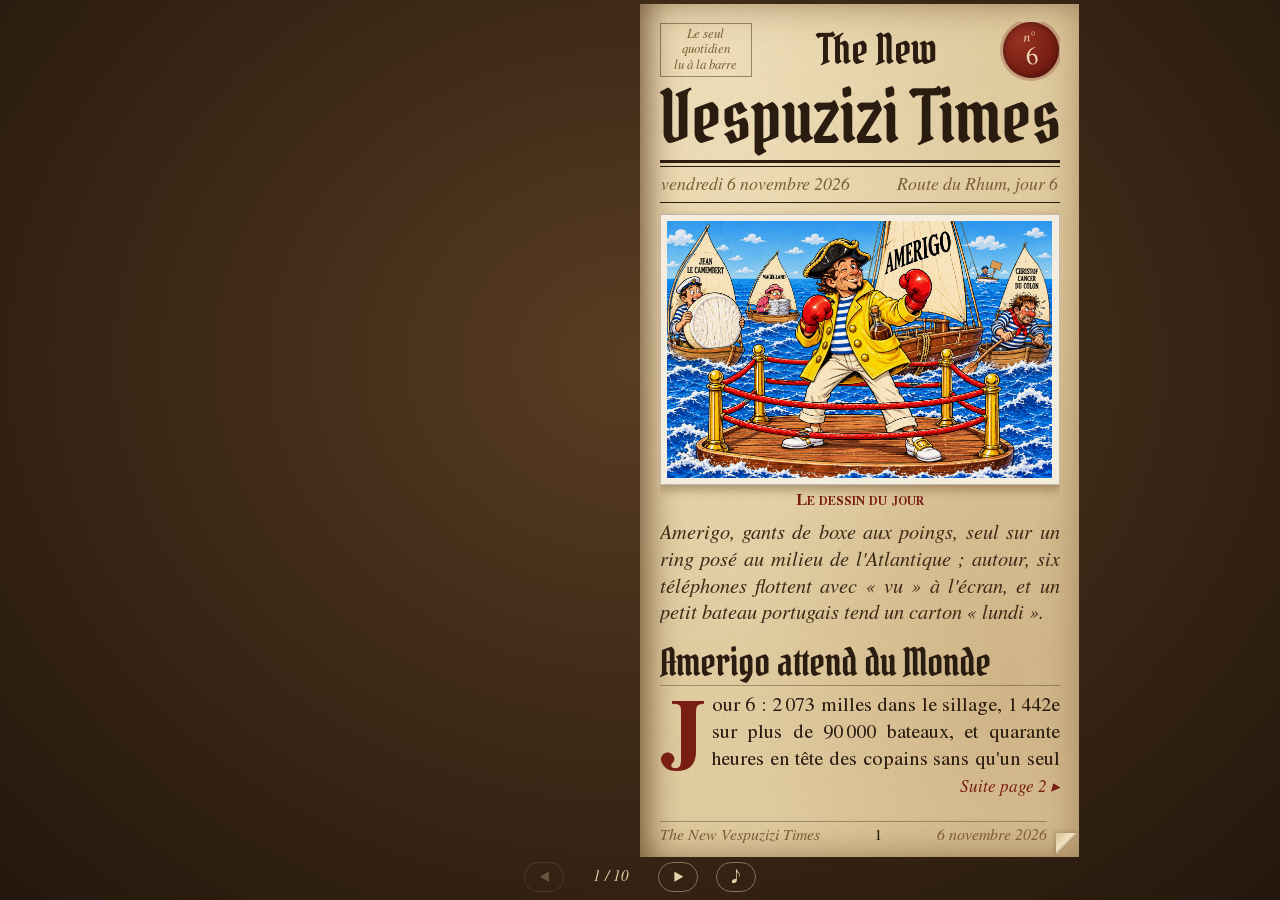
==== commit 95caa19b: "Numéro 6 du 2026-11-06" ====
--- a/2026-11-06/index.html
+++ b/2026-11-06/index.html
@@ -31,7 +31,7 @@
 <div id="lb" hidden><div id="lbstage"><img id="lbimg" alt=""></div>
 <button id="lbclose" type="button" aria-label="Fermer">✕</button><div id="lbhint">Pincez ou touchez deux fois pour zoomer</div></div>
 <noscript><p>The New Vespuzizi Times se feuillette avec JavaScript activé.</p></noscript>
-<script type="application/json" id="nvt-data">{"pages":["\u003cdiv class='inner une'>\u003cdiv class=\"une-top\">\u003cdiv class=\"ear\">Le seul quotidien\u003cbr>lu à la barre\u003c/div>\u003cdiv class=\"thenew\" data-fitw=\"\">The New\u003c/div>\u003cdiv class=\"seal\">\u003cb>n°\u003c/b>\u003cspan>6\u003c/span>\u003c/div>\u003c/div>\u003cdiv class=\"mast\" data-fitw=\"\" style=\"font-size: 5.9rem;\">Vespuzizi Times\u003c/div>\u003chr class=\"rule\">\u003chr class=\"rule2\">\u003cdiv class=\"date\">\u003cspan>vendredi 6 novembre 2026\u003c/span>\u003cspan>Route du Rhum, jour 6\u003c/span>\u003c/div>\u003cfigure class=\"une-fig\">\u003cdiv class=\"frame\">\u003cimg class=\"zoom\" src=\"img/dessin.jpg\" width=\"1536\" height=\"1024\" alt=\"Le dessin du jour\">\u003c/div>\u003cfigcaption>Le dessin du jour\u003c/figcaption>\u003c/figure>\u003cp class=\"legend\">Amerigo, gants de boxe aux poings, seul sur un ring posé au milieu de l'Atlantique&nbsp;; autour, six téléphones flottent avec «&nbsp;vu&nbsp;» à l'écran, et un petit bateau portugais tend un carton «&nbsp;lundi&nbsp;».\u003c/p>\u003ch2 class=\"headline\">Amerigo attend du Monde\u003c/h2>\u003cp class=\"lead split\">Jour 6&nbsp;: 2 073 milles dans le sillage, 1 442e sur plus de 90 000 bateaux, et quarante heures en tête des copains sans qu'un seul\u003c/p>\u003cdiv class=\"suite\">Suite page 2 ▸\u003c/div>\u003c/div>\u003cdiv class='folio'>\u003cspan>The New Vespuzizi Times\u003c/span>\u003cb>1\u003c/b>\u003cspan>6 novembre 2026\u003c/span>\u003c/div>","\u003cdiv class='inner '>\u003cdiv class=\"kicker\">Suite de la Une\u003c/div>\u003cp class=\"cont\">ait eu le courage de venir lui respirer dans le cou. Amerigo a tout fait pour rendre la course intéressante&nbsp;: il a laissé le vent se reposer et ouvert un ring à 13 h 51 pour qui voulait se friter. Rien. La flotte lit, la flotte voit, la flotte se tait. On ne monte pas sur un ring quand l'adversaire est déjà sur le podium. La Route du Rhum 2026 a un patron, et les dix autres ont vue sur sa poupe, avec des jumelles, par temps clair.\u003c/p>\u003ch2>La flotte\u003c/h2>\u003cp>Plus grosse remontée de la nuit, Olivier de Kersaucisson&nbsp;: trois bateaux doublés, 7e, 51 956e&nbsp;; le Brestois double les gens pendant qu'ils dorment, lui qui n'était pas réveillé au départ. Loïc Peyronladdition, 4e, est parti sauver des bateaux qui se retournent, et Amerigo le salue sincèrement&nbsp;: il repêche tout le monde sauf son classement, 506 milles sans gagner une place. Maud Fontenoyade, 5e, a tenu toute la nuit dans le sillage des vrais, et Amerigo le note sans rire, c'est la bonne compagnie. Lanterne rouge, Vasco de Gamelle, 92 075e, à 608 milles, qui a troqué la Guadeloupe contre «&nbsp;les canaris&nbsp;»&nbsp;: le Portugais renonce au Nouveau Monde, Amerigo s'en charge, comme la dernière fois.\u003c/p>\u003c/div>\u003cdiv class='folio'>\u003cspan>The New Vespuzizi Times\u003c/span>\u003cb>2\u003c/b>\u003cspan>6 novembre 2026\u003c/span>\u003c/div>","\u003cdiv class='inner full mapinner'>\u003ch2>Le Film des 24 h\u003c/h2>\u003cdiv class=\"sub\">Les routes des copains, de jeudi 18 h à vendredi 18 h\u003c/div>\u003cdiv class=\"mapbox\">\u003csvg class=\"map\" xmlns=\"http://www.w3.org/2000/svg\" role=\"img\" aria-label=\"Carte animée des trajectoires des copains\">\u003c/svg>\u003c/div>\u003cdiv class=\"mapbar\">\u003cspan id=\"clock\">\u003c/span>\u003cbutton class=\"replay\" type=\"button\">↻ Rejouer\u003c/button>\u003c/div>\u003cdiv class=\"mapnote\">Un point par bateau, \u003ci>Amerigo\u003c/i> en rouge sang de bœuf.\u003c/div>\u003c/div>\u003cdiv class='folio'>\u003cspan>The New Vespuzizi Times\u003c/span>\u003cb>3\u003c/b>\u003cspan>6 novembre 2026\u003c/span>\u003c/div>","\u003cdiv class='inner '>\u003ch2>Nouvelle version du journal\u003c/h2>\u003cp>Le Times change de peau ce soir&nbsp;: un vrai journal qu'on feuillette du pouce, plus beau que la maquette d'en face et plus vrai sur le fond, puisqu'il raconte une course que son auteur mène. Plus doux pour Christof Cancer du Colon&nbsp;? Non&nbsp;: les bons points restent chez la concurrence, ici on garde les claques. Flouté, avec des X sur les passages salés, pour Kéké Gabart&nbsp;? Non plus&nbsp;; à 211 milles dans la journée, le plus petit kilométrage de la flotte, elle a le temps de tout lire, et même de demander si les collisions sont possibles&nbsp;: elle cherche ce qu'il lui reste à essayer. À lire avec le son&nbsp;: on y entend le vent dans la voile d'Amerigo et, très loin derrière, un bruit de bouchon.\u003c/p>\u003ch2>Défi lancé six vus zéro réponse\u003c/h2>\u003cp class=\"split\">Six «&nbsp;vu&nbsp;» en deux heures, pas un gant levé. Le seul volontaire, Vasco de Gamelle, s'est engagé pour lundi, top 5 promis&nbsp;; Amerigo ne prend pas de rendez-vous aussi loin. Magegland a répondu «&nbsp;si un des gars arrive à te coiffer au poteau&nbsp;»&nbsp;: même pour se battre, il délègue. Il promet de ressortir tout ce qu'Amerigo a dit&nbsp;; Amerigo le remercie, il cherchait justement\u003c/p>\u003c/div>\u003cdiv class='folio'>\u003cspan>The New Vespuzizi Times\u003c/span>\u003cb>4\u003c/b>\u003cspan>6 novembre 2026\u003c/span>\u003c/div>","\u003cdiv class='inner '>\u003cp class=\"cont\">quelqu'un pour archiver ses exploits. Isa Autissier-de-Poche a bien crié «&nbsp;putain ça m'énerve&nbsp;», mais à son propre bateau, arrêté deux fois dans l'après-midi, 71 746e&nbsp;: de la Grande Gueule de Ré, il ne reste que la gueule.\u003c/p>\u003ch2>La moitié du Camembert\u003c/h2>\u003cp>À 16 h 14, Jean Le Camembert a annoncé la mi-course, «&nbsp;rien n'est fait, détends-toi&nbsp;», en revenant à 14 milles, 524 milles dans la journée, trois de plus qu'Amerigo. Trois milles de plus pour rester derrière, c'est un fromage qui court après son plateau. La moitié du parcours est passée, et le camembert est toujours au même endroit&nbsp;: derrière. Détendu, Amerigo l'est&nbsp;: il sait qui fermera la porte et qui restera sur le paillasson.\u003c/p>\u003ch2>Le talent de Christof à 43 milles\u003c/h2>\u003cp class=\"split\">Christof Cancer du Colon est 3e, 4 731e, 548 milles à 23 nœuds de moyenne, plus vite qu'Amerigo pour continuer à le voir de dos. Depuis que la Contre-Gazette lui a décerné les félicitations du conseil, il la trouve «&nbsp;d'une telle douceur&nbsp;» qu'il menace de résilier le Times&nbsp;: le vainqueur du Vendée Globe se laisse acheter\u003c/p>\u003c/div>\u003cdiv class='folio'>\u003cspan>The New Vespuzizi Times\u003c/span>\u003cb>5\u003c/b>\u003cspan>6 novembre 2026\u003c/span>\u003c/div>","\u003cdiv class='inner '>\u003cp class=\"cont\">par un bon point. Amerigo ne distribue pas de félicitations, il distribue des leçons, et la première est gratuite. «&nbsp;Les faits et son talent parlent pour lui&nbsp;», dit-il. Les faits disent 3e. Son talent parle aussi&nbsp;; à 43 milles, il faut juste tendre l'oreille.\u003c/p>\u003ch2>569 milles pour faire du surplace\u003c/h2>\u003cp>Magegland a abattu 569 milles, 24 nœuds de moyenne, le record de la flotte, pour être 6e ce matin et 6e ce soir, 14 291e&nbsp;: la Contre-Gazette ouvrira une bouteille pour le surplace, elle en a ouvert deux pour une 7e place. Elle réclame un correcteur pour le Times à cause d'un pot au noir absent de la route&nbsp;: Amerigo l'a traversé en avance, pour la prochaine course, et s'il n'est plus là, c'est qu'il a eu peur. La Direction de course cherche un correcteur&nbsp;; sa rédaction cherche surtout un skipper, le poste est vacant depuis le caillou de dimanche.\u003c/p>\u003ch2>Le journal de bord du capitaine\u003c/h2>\u003cp class=\"split\">Amerigo va être honnête, c'est sa seule faiblesse&nbsp;: il s'ennuie. Deux suiveurs ont repris quelques milles, et il faut qu'on sache pourquoi.\u003c/p>\u003c/div>\u003cdiv class='folio'>\u003cspan>The New Vespuzizi Times\u003c/span>\u003cb>6\u003c/b>\u003cspan>6 novembre 2026\u003c/span>\u003c/div>","\u003cdiv class='inner '>\u003cp class=\"cont\">Amerigo a levé le pied, par charité&nbsp;: un peloton qui perd le moral ne fait plus de bons figurants, et Amerigo tient à son décor. Il a assuré sa nuit de garde, les petits dorment, la tête de course aussi, bien au chaud sous son coude. Que les moussaillons gardent espoir, c'est bon pour le teint. Amerigo, lui, garde le cap, le rhum et la première place, dans cet ordre, et il ne lâchera aucun des trois.\u003c/p>\u003cblockquote class=\"pull\" style=\"margin-top: calc(20.0711rem);\">\u003cspan>Amerigo va être honnête, c'est sa seule faiblesse&nbsp;: il s'ennuie.\u003c/span>\u003c/blockquote>\u003c/div>\u003cdiv class='folio'>\u003cspan>The New Vespuzizi Times\u003c/span>\u003cb>7\u003c/b>\u003cspan>6 novembre 2026\u003c/span>\u003c/div>","\u003cdiv class='inner full photoinner'>\u003ch2>La photo du jour\u003c/h2>\u003cfigure class=\"fig endfig\">\u003cimg class=\"zoom\" src=\"img/photo-fin.jpg\" width=\"1600\" height=\"922\" alt=\"La photo de fin\" data-fit=\"240\" data-fitmin=\"140\" style=\"--h: 24rem;\">\u003cfigcaption>La photo de fin\u003c/figcaption>\u003c/figure>\u003cp class=\"legend\">Pièce à conviction de 13 h 51&nbsp;: 1 336e, 23 nœuds dans 20 de vent, pas une voile à l'horizon. Même le vent n'arrive plus à suivre Amerigo, il a fallu lui laisser un peu d'avance.\u003c/p>\u003c/div>\u003cdiv class='folio'>\u003cspan>The New Vespuzizi Times\u003c/span>\u003cb>8\u003c/b>\u003cspan>6 novembre 2026\u003c/span>\u003c/div>","\u003cdiv class='inner full photoinner'>\u003ch2>À bord avec Amerigo\u003c/h2>\u003cfigure class=\"fig endfig\">\u003cimg class=\"zoom\" src=\"img/bord.jpg\" width=\"1536\" height=\"1024\" alt=\"Le dessin de bord\" data-fit=\"240\" data-fitmin=\"140\" style=\"--h: 24rem;\">\u003cfigcaption>Le dessin de bord\u003c/figcaption>\u003c/figure>\u003cp class=\"legend\">Amerigo, pieds sur la barre, un cornet acoustique vissé à l'oreille et pointé vers l'arrière, tente d'entendre un talent à 43 milles&nbsp;; derrière lui, le vent, essoufflé, demande une pause.\u003c/p>\u003c/div>\u003cdiv class='folio'>\u003cspan>The New Vespuzizi Times\u003c/span>\u003cb>9\u003c/b>\u003cspan>6 novembre 2026\u003c/span>\u003c/div>","\u003cdiv class='inner full rankinner'>\u003cdiv class=\"banc\">\u003cdiv class=\"title\" data-fitw=\"\">Le Banc des Moussaillons\u003c/div>\u003cdiv class=\"when\">Classement des copains, vendredi 6 novembre 2026\u003c/div>\u003ctable>\u003cthead>\u003ctr class=\"grp\">\u003cth colspan=\"4\">\u003c/th>\u003cth colspan=\"2\" class=\"g24\">Dernières 24 h\u003c/th>\u003c/tr>\u003ctr>\u003cth>\u003c/th>\u003cth class=\"nm\">Moussaillon\u003c/th>\u003cth>Au gén.\u003c/th>\u003cth>Écart\u003csmall>milles\u003c/small>\u003c/th>\u003cth class=\"s24\">Milles\u003c/th>\u003cth>Vit. moy.\u003csmall>nœuds\u003c/small>\u003c/th>\u003c/tr>\u003c/thead>\u003ctbody>\u003ctr class=\"me\">\u003ctd class=\"r\">1\u003c/td>\u003ctd class=\"nm long\">\u003cb>Amerigo Vespuzizi\u003c/b>\u003c/td>\u003ctd class=\"g\">1 443\u003csup>e\u003c/sup>\u003c/td>\u003ctd>—\u003c/td>\u003ctd class=\"s24\">528\u003c/td>\u003ctd>22,0\u003c/td>\u003c/tr>\u003ctr>\u003ctd class=\"r\">2\u003c/td>\u003ctd class=\"nm long\">\u003cb>Jean Le Camembert\u003c/b>\u003c/td>\u003ctd class=\"g\">2 227\u003csup>e\u003c/sup>\u003c/td>\u003ctd>+14,2\u003c/td>\u003ctd class=\"s24\">531\u003c/td>\u003ctd>22,2\u003c/td>\u003c/tr>\u003ctr>\u003ctd class=\"r\">3\u003c/td>\u003ctd class=\"nm long\">\u003cb>Christof Cancer du Colon\u003c/b>\u003c/td>\u003ctd class=\"g\">4 731\u003csup>e\u003c/sup>\u003c/td>\u003ctd>+42,5\u003c/td>\u003ctd class=\"s24\">555\u003c/td>\u003ctd>23,2\u003c/td>\u003c/tr>\u003ctr>\u003ctd class=\"r\">4\u003c/td>\u003ctd class=\"nm long\">\u003cb>Loïc Peyronladdition\u003c/b>\u003c/td>\u003ctd class=\"g\">8 485\u003csup>e\u003c/sup>\u003c/td>\u003ctd>+70,6\u003c/td>\u003ctd class=\"s24\">512\u003c/td>\u003ctd>21,4\u003c/td>\u003c/tr>\u003ctr>\u003ctd class=\"r\">5\u003c/td>\u003ctd class=\"nm\">\u003cb>Maud Fontenoyade\u003c/b>\u003c/td>\u003ctd class=\"g\">8 803\u003csup>e\u003c/sup>\u003c/td>\u003ctd>+71,9\u003c/td>\u003ctd class=\"s24\">487\u003c/td>\u003ctd>20,4\u003c/td>\u003c/tr>\u003ctr>\u003ctd class=\"r\">6\u003c/td>\u003ctd class=\"nm\">\u003cb>Magegland\u003c/b>\u003cspan class=\"tag\">meilleur 24 h\u003c/span>\u003c/td>\u003ctd class=\"g\">14 291\u003csup>e\u003c/sup>\u003c/td>\u003ctd>+102,5\u003c/td>\u003ctd class=\"s24\">575\u003c/td>\u003ctd>24,0\u003c/td>\u003c/tr>\u003ctr>\u003ctd class=\"r\">7\u003c/td>\u003ctd class=\"nm long\">\u003cb>Olivier de Kersaucisson\u003c/b>\u003c/td>\u003ctd class=\"g\">51 956\u003csup>e\u003c/sup>\u003c/td>\u003ctd>+316,0\u003c/td>\u003ctd class=\"s24\">475\u003c/td>\u003ctd>19,8\u003c/td>\u003c/tr>\u003ctr>\u003ctd class=\"r\">8\u003c/td>\u003ctd class=\"nm long\">\u003cb>Isa Autissier-de-Poche\u003c/b>\u003c/td>\u003ctd class=\"g\">71 746\u003csup>e\u003c/sup>\u003c/td>\u003ctd>+455,8\u003c/td>\u003ctd class=\"s24\">230\u003c/td>\u003ctd>9,6\u003c/td>\u003c/tr>\u003ctr>\u003ctd class=\"r\">9\u003c/td>\u003ctd class=\"nm\">\u003cb>Ananas Tabarly\u003c/b>\u003c/td>\u003ctd class=\"g\">81 514\u003csup>e\u003c/sup>\u003c/td>\u003ctd>+514,4\u003c/td>\u003ctd class=\"s24\">261\u003c/td>\u003ctd>10,9\u003c/td>\u003c/tr>\u003ctr>\u003ctd class=\"r\">10\u003c/td>\u003ctd class=\"nm\">\u003cb>Kéké Gabart\u003c/b>\u003cspan class=\"tag low\">lanterne\u003c/span>\u003c/td>\u003ctd class=\"g\">82 662\u003csup>e\u003c/sup>\u003c/td>\u003ctd>+521,7\u003c/td>\u003ctd class=\"s24\">210\u003c/td>\u003ctd>8,8\u003c/td>\u003c/tr>\u003ctr>\u003ctd class=\"r\">11\u003c/td>\u003ctd class=\"nm\">\u003cb>Vasco de Gamelle\u003c/b>\u003c/td>\u003ctd class=\"g\">92 075\u003csup>e\u003c/sup>\u003c/td>\u003ctd>+611,5\u003c/td>\u003ctd class=\"s24\">293\u003c/td>\u003ctd>12,2\u003c/td>\u003c/tr>\u003c/tbody>\u003c/table>\u003c/div>\u003cdiv class=\"finale\">\u003cdiv class=\"orn\">✦ ✦ ✦\u003c/div>\u003cdiv class=\"sig\">Amerigo, 1er des copains, seul sur le ring, et c'est le vent qui compte les points\u003c/div>\u003c/div>\u003c/div>\u003cdiv class='folio'>\u003cspan>The New Vespuzizi Times\u003c/span>\u003cb>10\u003c/b>\u003cspan>6 novembre 2026\u003c/span>\u003c/div>","\u003cdiv class='inner full raceinner'>\u003ch2>Le Film de la course\u003c/h2>\u003cdiv class=\"sub\">La 1re place des copains se loue&nbsp;: qui l'a tenue, et combien de temps, depuis le départ de Saint-Malo\u003c/div>\u003cdiv class=\"mapbox\">\u003csvg class=\"map\" xmlns=\"http://www.w3.org/2000/svg\" role=\"img\" aria-label=\"Carte animée de la course des copains\">\u003c/svg>\u003c/div>\u003cdiv class=\"leader\">\u003c/div>\u003cdiv class=\"band\">\u003ci style=\"flex:11.661;background:#2F4B7C\" title=\"Jean\">\u003c/i>\u003ci style=\"flex:18.960;background:#3D5A80\" title=\"Isa\">\u003c/i>\u003ci style=\"flex:2.740;background:#4E3B6B\" title=\"Maud\">\u003c/i>\u003ci style=\"flex:4.936;background:#3D5A80\" title=\"Isa\">\u003c/i>\u003ci style=\"flex:2.657;background:#7B1F14\" title=\"Amerigo\">\u003c/i>\u003ci style=\"flex:4.404;background:#4E3B6B\" title=\"Maud\">\u003c/i>\u003ci style=\"flex:1.832;background:#2F4B7C\" title=\"Jean\">\u003c/i>\u003ci style=\"flex:1.692;background:#8C5A16\" title=\"Loïc\">\u003c/i>\u003ci style=\"flex:5.551;background:#3D5A80\" title=\"Isa\">\u003c/i>\u003ci style=\"flex:0.993;background:#7B1F14\" title=\"Amerigo\">\u003c/i>\u003ci style=\"flex:5.942;background:#2F4B7C\" title=\"Jean\">\u003c/i>\u003ci style=\"flex:3.999;background:#4B4B4B\" title=\"Kéké\">\u003c/i>\u003ci style=\"flex:4.642;background:#2F4B7C\" title=\"Jean\">\u003c/i>\u003ci style=\"flex:29.992;background:#7B1F14\" title=\"Amerigo\">\u003c/i>\u003cb class=\"rcursor\">\u003c/b>\u003c/div>\u003cdiv class=\"bandax\">\u003cspan>départ\u003c/span>\u003cspan>vendredi 6\u003c/span>\u003c/div>\u003cdiv class=\"mapbar\">\u003cspan class=\"clock\">\u003c/span>\u003cbutton class=\"replay\" type=\"button\">↻ Rejouer\u003c/button>\u003c/div>\u003cdiv class=\"lessees\">Locataires de la 1re place&nbsp;: \u003cb style=\"color:#7B1F14\">Amerigo\u003c/b>&nbsp;40&nbsp;h, \u003cb style=\"color:#3D5A80\">Isa\u003c/b>&nbsp;35&nbsp;h, \u003cb style=\"color:#2F4B7C\">Jean\u003c/b>&nbsp;29&nbsp;h, \u003cb style=\"color:#4E3B6B\">Maud\u003c/b>&nbsp;8&nbsp;h, \u003cb style=\"color:#4B4B4B\">Kéké\u003c/b>&nbsp;5&nbsp;h, \u003cb style=\"color:#8C5A16\">Loïc\u003c/b>&nbsp;2&nbsp;h\u003c/div>\u003c/div>\u003cdiv class='folio'>\u003cspan>The New Vespuzizi Times\u003c/span>\u003cb>11\u003c/b>\u003cspan>6 novembre 2026\u003c/span>\u003c/div>"],"map":{"t0":1793898000.0,"span":86400.0,"tz":3600.0,"bbox":[29.96034990793739,44.8979869024289,-46.41903764434589,-24.365349705267302],"boats":[{"n":"Amerigo","me":true,"c":"#7B1F14","pts":[[600,39.9919,-36.6353],[4620,39.763,-37.0614],[6360,39.665,-37.2433],[7680,39.5769,-37.373],[11820,39.3467,-37.7821],[12420,39.3079,-37.8408],[14940,39.16,-38.1013],[19140,38.9404,-38.5704],[20280,38.8825,-38.6943],[21000,38.8412,-38.7686],[22680,38.7564,-38.9419],[24480,38.6576,-39.117],[25680,38.5924,-39.2241],[28800,38.4008,-39.4879],[29340,38.3708,-39.5374],[29940,38.3347,-39.5924],[32940,38.1358,-39.8733],[34200,38.0464,-39.9922],[39600,37.6768,-40.5047],[40740,37.5878,-40.6028],[46140,37.2058,-41.1173],[46680,37.1634,-41.1657],[47400,37.1102,-41.2337],[50880,36.8359,-41.5437],[51540,36.7819,-41.6007],[52680,36.6908,-41.7022],[53520,36.6303,-41.7847],[55200,36.5106,-41.9503],[56880,36.3755,-42.0975],[57480,36.3232,-42.1429],[58080,36.2734,-42.1928],[61140,36.0437,-42.4846],[64740,35.7706,-42.8272],[65940,35.6915,-42.9542],[68400,35.5237,-43.21],[72540,35.2137,-43.5966],[73740,35.1344,-43.7184],[74340,35.0951,-43.7767],[75660,35.0152,-43.914],[76200,34.9864,-43.9737],[79500,34.8176,-44.3384],[81420,34.7044,-44.5292],[83760,34.5857,-44.781],[84360,34.5573,-44.8479]]},{"n":"Jean","me":false,"c":"#2F4B7C","pts":[[600,40.2467,-36.3888],[4620,40.0142,-36.822],[6360,39.916,-37.005],[7680,39.8416,-37.1434],[11820,39.6123,-37.5691],[12420,39.5796,-37.6298],[14940,39.4408,-37.8866],[19140,39.1889,-38.3195],[20280,39.1047,-38.4303],[21000,39.0524,-38.501],[22680,38.9356,-38.6658],[24480,38.8182,-38.8388],[25680,38.7426,-38.9533],[28800,38.5511,-39.2303],[29340,38.5178,-39.2765],[29940,38.4799,-39.3285],[32940,38.2809,-39.5966],[34200,38.193,-39.7125],[39600,37.8244,-40.2398],[40740,37.7381,-40.3407],[46140,37.3521,-40.8487],[46680,37.3153,-40.9021],[47400,37.2672,-40.9749],[50880,37.0333,-41.3251],[51540,36.9849,-41.3879],[52680,36.9011,-41.4965],[53520,36.8391,-41.5768],[55200,36.714,-41.7385],[56880,36.5888,-41.9001],[57480,36.5441,-41.9577],[58080,36.4995,-42.0151],[61140,36.2711,-42.309],[64740,35.9996,-42.6571],[65940,35.9091,-42.7729],[68400,35.7231,-43.0103],[72540,35.4143,-43.4036],[73740,35.3257,-43.5155],[74340,35.2826,-43.5719],[75660,35.193,-43.6989],[76200,35.1583,-43.7517],[79500,34.9677,-44.0996],[81420,34.8624,-44.3094],[83760,34.7448,-44.5706],[84360,34.7163,-44.6374]]},{"n":"Christof","me":false,"c":"#5B6B2E","pts":[[600,41.7256,-36.5444],[4620,41.4542,-36.9767],[6360,41.3325,-37.1637],[7680,41.232,-37.3022],[11820,40.9147,-37.7381],[12420,40.869,-37.8007],[14940,40.6809,-38.066],[19140,40.3724,-38.5102],[20280,40.292,-38.6336],[21000,40.2422,-38.7114],[22680,40.1269,-38.8912],[24480,40.0035,-39.0834],[25680,39.9215,-39.2109],[28800,39.7108,-39.5378],[29340,39.6745,-39.5939],[29940,39.6342,-39.6563],[32940,39.4306,-39.9709],[34200,39.3443,-40.104],[39600,38.9777,-40.6675],[40740,38.9019,-40.7837],[46140,38.5365,-41.3418],[46680,38.499,-41.3989],[47400,38.4486,-41.4756],[50880,38.193,-41.8344],[51540,38.1429,-41.9004],[52680,38.0567,-42.0138],[53520,37.9934,-42.0969],[55200,37.8672,-42.2627],[56880,37.7404,-42.4288],[57480,37.6949,-42.4885],[58080,37.649,-42.5484],[61140,37.4127,-42.8571],[64740,37.1457,-43.1992],[65940,37.0461,-43.3085],[68400,36.8464,-43.538],[72540,36.5179,-43.9233],[73740,36.4316,-44.0443],[74340,36.3903,-44.1063],[75660,36.3036,-44.2464],[76200,36.2694,-44.3049],[79500,36.0551,-44.6534],[81420,35.9322,-44.8528],[83760,35.7866,-45.0838],[84360,35.751,-45.1439]]},{"n":"Loïc","me":false,"c":"#8C5A16","pts":[[600,41.2783,-36.5298],[4620,40.9998,-36.9028],[6360,40.8776,-37.0679],[7680,40.7904,-37.1966],[11820,40.5348,-37.6051],[12420,40.4871,-37.6541],[14940,40.2862,-37.8602],[19140,40.0329,-38.2758],[20280,39.9669,-38.3903],[21000,39.9228,-38.4613],[22680,39.8196,-38.6273],[24480,39.7057,-38.8018],[25680,39.6266,-38.912],[28800,39.4242,-39.1934],[29340,39.3896,-39.2414],[29940,39.3512,-39.2946],[32940,39.1504,-39.5543],[34200,39.0647,-39.6654],[39600,38.6581,-40.1167],[40740,38.5698,-40.2082],[46140,38.1333,-40.6041],[46680,38.0892,-40.6432],[47400,38.0306,-40.696],[50880,37.7487,-40.9563],[51540,37.6952,-41.0054],[52680,37.6002,-41.0867],[53520,37.5297,-41.1467],[55200,37.3882,-41.2669],[56880,37.2483,-41.3855],[57480,37.1986,-41.4277],[58080,37.1488,-41.4698],[61140,36.9007,-41.6917],[64740,36.6102,-41.9551],[65940,36.5114,-42.0445],[68400,36.3346,-42.2659],[72540,36.0426,-42.6407],[73740,35.9701,-42.758],[74340,35.9342,-42.8169],[75660,35.8548,-42.947],[76200,35.8222,-43.0003],[79500,35.6337,-43.332],[81420,35.525,-43.5229],[83760,35.394,-43.7551],[84360,35.362,-43.8156]]},{"n":"Maud","me":false,"c":"#4E3B6B","pts":[[600,39.2768,-35.0822],[4620,38.9632,-35.4318],[6360,38.8416,-35.5881],[7680,38.7521,-35.703],[11820,38.5156,-36.0736],[12420,38.493,-36.1302],[14940,38.3657,-36.3437],[19140,38.0587,-36.6833],[20280,37.9726,-36.7783],[21000,37.9185,-36.8379],[22680,37.7947,-36.9743],[24480,37.6667,-37.115],[25680,37.5817,-37.2083],[28800,37.3607,-37.4503],[29340,37.3362,-37.4974],[29940,37.3113,-37.5495],[32940,37.1946,-37.7934],[34200,37.1474,-37.892],[39600,36.9431,-38.3182],[40740,36.9019,-38.404],[46140,36.6835,-38.8578],[46680,36.6595,-38.9076],[47400,36.6274,-38.9742],[50880,36.4376,-39.2906],[51540,36.3992,-39.3516],[52680,36.3321,-39.4583],[53520,36.2821,-39.5378],[55200,36.1827,-39.6955],[56880,36.0845,-39.8511],[57480,36.0499,-39.9059],[58080,36.0154,-39.9604],[61140,35.8329,-40.249],[64740,35.6079,-40.6135],[65940,35.536,-40.7397],[68400,35.3874,-41.0003],[72540,35.133,-41.4452],[73740,35.0588,-41.5748],[74340,35.0217,-41.6394],[75660,34.9548,-41.789],[76200,34.928,-41.8506],[79500,34.7625,-42.2297],[81420,34.6653,-42.4521],[83760,34.5609,-42.7267],[84360,34.5363,-42.797]]},{"n":"Magegland","me":false,"c":"#2E6B66","pts":[[600,43.7872,-36.7828],[4620,43.3963,-37.1896],[6360,43.235,-37.3566],[7680,43.1134,-37.4822],[11820,42.7326,-37.8741],[12420,42.6771,-37.9311],[14940,42.4433,-38.1702],[19140,42.0564,-38.5548],[20280,41.9503,-38.6548],[21000,41.8838,-38.7174],[22680,41.7298,-38.862],[24480,41.5647,-39.0167],[25680,41.4538,-39.1205],[28800,41.1678,-39.387],[29340,41.1186,-39.4328],[29940,41.064,-39.4835],[32940,40.7913,-39.7363],[34200,40.6769,-39.842],[39600,40.1944,-40.2858],[40740,40.0919,-40.3798],[46140,39.608,-40.8211],[46680,39.5596,-40.8651],[47400,39.4947,-40.9239],[50880,39.1804,-41.2085],[51540,39.121,-41.2622],[52680,39.018,-41.355],[53520,38.9418,-41.4237],[55200,38.7885,-41.5615],[56880,38.6358,-41.6986],[57480,38.5817,-41.7471],[58080,38.5278,-41.7953],[61140,38.2614,-42.0536],[64740,37.9644,-42.3816],[65940,37.8726,-42.4991],[68400,37.6947,-42.7507],[72540,37.3607,-43.1463],[73740,37.256,-43.2471],[74340,37.2035,-43.2966],[75660,37.0886,-43.4022],[76200,37.0417,-43.444],[79500,36.7677,-43.7132],[81420,36.6239,-43.892],[83760,36.4548,-44.1161],[84360,36.4124,-44.1752]]},{"n":"Olivier","me":false,"c":"#6B3B4E","pts":[[600,43.9463,-33.5789],[4620,43.7594,-33.8537],[6360,43.6919,-34.0031],[7680,43.6243,-34.1213],[11820,43.3373,-34.4963],[12420,43.294,-34.5498],[14940,43.1159,-34.7699],[19140,42.8219,-35.1317],[20280,42.7514,-35.2267],[21000,42.7124,-35.2857],[22680,42.6225,-35.4214],[24480,42.5261,-35.5668],[25680,42.4616,-35.6639],[28800,42.3027,-35.9028],[29340,42.2764,-35.9423],[29940,42.2475,-35.9857],[32940,42.1019,-36.2039],[34200,42.0412,-36.2947],[39600,41.7762,-36.6903],[40740,41.7209,-36.7725],[46140,41.4615,-37.1578],[46680,41.436,-37.1954],[47400,41.4022,-37.2456],[50880,41.1184,-37.4638],[51540,41.0596,-37.5059],[52680,40.9635,-37.5854],[53520,40.8926,-37.644],[55200,40.7521,-37.7601],[56880,40.6119,-37.8756],[57480,40.5611,-37.9174],[58080,40.5098,-37.9596],[61140,40.2384,-38.1822],[64740,39.914,-38.4618],[65940,39.8114,-38.5625],[68400,39.6093,-38.774],[72540,39.2764,-39.1539],[73740,39.1584,-39.2383],[74340,39.0994,-39.2805],[75660,38.9698,-39.3729],[76200,38.9168,-39.4108],[79500,38.5903,-39.6428],[81420,38.3995,-39.7779],[83760,38.1694,-39.9405],[84360,38.1103,-39.9821]]},{"n":"Isa","me":false,"c":"#3D5A80","pts":[[600,38.6437,-32.0011],[4620,38.6025,-32.2364],[6360,38.5887,-32.3393],[7680,38.5789,-32.4176],[11820,38.5527,-32.6636],[12420,38.5496,-32.6994],[14940,38.3401,-32.814],[19140,37.9336,-33.0063],[20280,37.8265,-33.0546],[21000,37.7593,-33.0842],[22680,37.6038,-33.151],[24480,37.441,-33.22],[25680,37.3496,-33.2852],[28800,37.1252,-33.443],[29340,37.0881,-33.4668],[29940,37.0477,-33.4918],[32940,36.8546,-33.5899],[34200,36.7747,-33.6215],[39600,36.4567,-33.79],[40740,36.3959,-33.8348],[46140,36.1687,-34.0227],[46680,36.1508,-34.0352],[47400,36.128,-34.0503],[50880,36.0548,-34.1559],[51540,36.0432,-34.1784],[52680,36.024,-34.2184],[53520,36.0107,-34.2489],[55200,35.9876,-34.3129],[56880,35.9701,-34.3813],[57480,35.9654,-34.4071],[58080,35.9615,-34.4332],[61140,35.9361,-34.5338],[64740,35.9296,-34.5555],[65940,35.9256,-34.5591],[68400,35.9171,-34.5667],[72540,35.9147,-34.5689],[73740,35.9189,-34.5747],[74340,35.925,-34.5828],[75660,35.9396,-34.6022],[76200,35.9457,-34.6102],[79500,35.98,-34.6556],[81420,35.9852,-34.6634],[83760,35.9821,-34.6678],[84360,35.9804,-34.6702]]},{"n":"Ananas","me":false,"c":"#7A6A2A","pts":[[600,38.9117,-29.4245],[4620,38.7178,-29.6409],[6360,38.6278,-29.741],[7680,38.5588,-29.8178],[11820,38.3357,-30.0654],[12420,38.3026,-30.1021],[14940,38.1584,-30.2617],[19140,37.9178,-30.5272],[20280,37.8628,-30.6041],[21000,37.8295,-30.6543],[22680,37.7485,-30.7765],[24480,37.6596,-30.9103],[25680,37.6014,-30.9979],[28800,37.4624,-31.2069],[29340,37.4403,-31.24],[29940,37.4166,-31.2756],[32940,37.3048,-31.4431],[34200,37.2606,-31.5094],[39600,37.0977,-31.7531],[40740,37.0674,-31.7984],[46140,36.9169,-32.0228],[46680,36.9011,-32.0464],[47400,36.8803,-32.0774],[50880,36.7788,-32.2428],[51540,36.7627,-32.2783],[52680,36.736,-32.34],[53520,36.7166,-32.385],[55200,36.6794,-32.4745],[56880,36.646,-32.5638],[57480,36.6351,-32.5954],[58080,36.6246,-32.6268],[61140,36.566,-32.7781],[64740,36.4988,-32.9303],[65940,36.4787,-32.973],[68400,36.4382,-33.0484],[72540,36.3529,-33.1499],[73740,36.3245,-33.1717],[74340,36.3099,-33.1808],[75660,36.2772,-33.196],[76200,36.2635,-33.2001],[79500,36.1789,-33.2091],[81420,36.127,-33.2159],[83760,36.0579,-33.2347],[84360,36.0394,-33.2415]]},{"n":"Kéké","me":false,"c":"#4B4B4B","pts":[[600,38.0527,-29.7509],[4620,37.9903,-29.9105],[6360,37.9744,-29.9825],[7680,37.9631,-30.0339],[11820,37.9275,-30.1757],[12420,37.9189,-30.2015],[14940,37.8828,-30.3092],[19140,37.8109,-30.5236],[20280,37.7884,-30.5908],[21000,37.7735,-30.6352],[22680,37.7367,-30.7449],[24480,37.6942,-30.8715],[25680,37.6648,-30.9591],[28800,37.5945,-31.168],[29340,37.5834,-31.2012],[29940,37.5713,-31.237],[32940,37.5173,-31.3974],[34200,37.498,-31.455],[39600,37.4307,-31.6545],[40740,37.4169,-31.6957],[46140,37.3461,-31.9053],[46680,37.3388,-31.927],[47400,37.3291,-31.9559],[50880,37.2094,-32.1028],[51540,37.1781,-32.1323],[52680,37.124,-32.1835],[53520,37.084,-32.2213],[55200,37.0037,-32.2971],[56880,36.9218,-32.3744],[57480,36.8924,-32.402],[58080,36.8632,-32.4295],[61140,36.7214,-32.563],[64740,36.5736,-32.7018],[65940,36.5284,-32.7442],[68400,36.4456,-32.8218],[72540,36.332,-32.9282],[73740,36.3038,-32.9546],[74340,36.2907,-32.9668],[75660,36.264,-32.9918],[76200,36.2538,-33.0013],[79500,36.2004,-33.0511],[81420,36.1722,-33.0774],[83760,36.1347,-33.1125],[84360,36.1213,-33.1221]]},{"n":"Vasco","me":false,"c":"#5E3A1E","pts":[[600,33.6873,-25.6405],[4620,33.4255,-25.7073],[6360,33.3133,-25.7359],[7680,33.2284,-25.7575],[11820,32.9572,-25.8262],[12420,32.9177,-25.8363],[14940,32.7503,-25.8786],[19140,32.4741,-25.9483],[20280,32.4003,-25.9669],[21000,32.3542,-25.9785],[22680,32.2485,-26.0051],[24480,32.1366,-26.0332],[25680,32.0618,-26.052],[28800,31.8808,-26.0973],[29340,31.8513,-26.1047],[29940,31.819,-26.1128],[32940,31.6645,-26.1514],[34200,31.6056,-26.1661],[39600,31.3927,-26.2192],[40740,31.3524,-26.2292],[46140,31.1774,-26.2727],[46680,31.1617,-26.2766],[47400,31.1416,-26.2816],[50880,31.0599,-26.3037],[51540,31.0441,-26.3044],[52680,31.0102,-26.2974],[53520,30.9872,-26.2927],[55200,30.9455,-26.2841],[56880,30.9125,-26.2437],[57480,30.9121,-26.2557],[58080,30.9133,-26.2762],[61140,30.9206,-26.3987],[64740,30.9331,-26.5733],[65940,30.9402,-26.6408],[68400,30.954,-26.8007],[72540,30.954,-27.1145],[73740,30.954,-27.2159],[74340,30.954,-27.2685],[75660,30.954,-27.3901],[76200,30.954,-27.4424],[79500,30.9832,-27.7838],[81420,31.038,-27.9928],[83760,31.1043,-28.2462],[84360,31.1212,-28.3108]]}],"land":[[36.965,-25.164,-25.059],[37.753,-25.742,-25.164],[37.805,-25.794,-25.164],[37.858,-25.847,-25.742],[37.858,-25.322,-25.164],[38.435,-28.472,-28.052],[38.488,-28.524,-28.262],[38.54,-28.734,-28.629],[38.54,-28.524,-28.367],[38.54,-27.842,-27.842],[38.593,-28.787,-28.629],[38.593,-27.947,-27.894],[38.645,-28.104,-27.999],[38.645,-27.107,-27.107],[38.698,-28.209,-28.104],[38.698,-27.317,-27.054],[38.75,-28.314,-28.314],[38.75,-27.369,-27.107],[38.803,-27.317,-27.212],[39.013,-27.999,-27.999],[39.065,-28.052,-27.999],[39.38,-31.202,-31.202],[39.433,-31.254,-31.149],[39.485,-31.254,-31.149],[39.695,-31.097,-31.097]],"landStep":0.0525,"grat":5,"scaleNm":200,"places":[{"name":"Açores","lat":39.45,"lon":-27.6}]},"mapPage":2,"race":{"t0":1793553240.0,"span":429120.0,"tz":3600.0,"bbox":[29.607656056343494,52.49336113866862,-47.55996131079623,-0.4059527098102311],"boats":[{"n":"Amerigo","me":true,"c":"#7B1F14","pts":[[0,49.1009,-4.4574],[8820,49.3398,-5.6878],[14520,49.5246,-6.3606],[21900,49.7783,-7.4016],[29100,49.9623,-8.5235],[36300,50.187,-9.6139],[44040,50.4084,-10.6959],[50700,50.7118,-11.5568],[58380,50.3554,-12.4615],[65100,49.9708,-13.3444],[72240,49.5739,-14.2883],[79980,49.1099,-15.2809],[86460,48.8604,-16.1556],[94140,48.5991,-17.2734],[101340,48.2865,-18.2944],[108000,47.9919,-19.2154],[117000,47.8716,-20.2431],[123000,47.5848,-20.8548],[131400,47.1177,-21.6718],[137400,46.8277,-22.1098],[145500,46.3943,-22.6932],[152160,46.041,-23.2081],[162000,45.5175,-23.9494],[168600,45.2508,-24.4542],[175740,45.6211,-24.8204],[181260,45.6702,-25.1513],[189000,45.4274,-25.7181],[194640,45.23,-26.0784],[202500,44.9484,-26.3943],[209100,44.8103,-26.5653],[218100,44.6861,-26.9034],[227100,44.612,-27.293],[233580,44.4212,-27.5349],[237840,44.3007,-27.7198],[245460,44.0865,-28.1138],[254460,43.8325,-28.6565],[259680,43.7045,-29.059],[266760,43.5668,-29.6254],[274320,43.3832,-30.4125],[284160,43.0583,-31.57],[288240,42.9031,-32.086],[296160,42.7441,-32.937],[302460,42.6536,-33.1391],[310260,42.1855,-33.6304],[317100,41.9119,-33.968],[324360,41.3305,-34.5091],[331560,40.8324,-35.1921],[340020,40.2952,-36.0538],[349380,39.763,-37.0614],[356580,39.3467,-37.7821],[363900,38.9404,-38.5704],[367440,38.7564,-38.9419],[374700,38.3347,-39.5924],[384360,37.6768,-40.5047],[390900,37.2058,-41.1173],[396300,36.7819,-41.6007],[405900,36.0437,-42.4846],[410700,35.6915,-42.9542],[418500,35.1344,-43.7184],[426180,34.7044,-44.5292],[429120,34.5573,-44.8479]]},{"n":"Jean","me":false,"c":"#2F4B7C","pts":[[0,49.0515,-4.4445],[8820,49.1917,-5.66],[14520,49.3429,-6.3735],[21900,49.55,-7.3836],[29100,49.7564,-8.4273],[36300,49.9561,-9.4949],[44040,50.1675,-10.5867],[50700,50.463,-11.449],[58380,50.7556,-12.2848],[65100,50.377,-13.191],[72240,49.9908,-14.1532],[79980,49.5014,-15.1514],[86460,49.194,-16.0651],[94140,48.8783,-17.2103],[101340,48.5625,-18.2628],[108000,48.2694,-19.2091],[117000,47.9093,-20.365],[123000,47.719,-20.9729],[131400,47.4364,-21.8711],[137400,47.2479,-22.3586],[145500,46.915,-22.8327],[152160,46.6285,-23.2897],[162000,46.2046,-24.0443],[168600,45.9085,-24.5904],[175740,45.765,-25.0971],[181260,45.5626,-25.4462],[189000,45.3193,-25.8931],[194640,45.1604,-26.1941],[202500,44.9555,-26.475],[209100,44.7928,-26.6167],[218100,44.6954,-26.9667],[227100,44.7436,-27.3911],[233580,44.5584,-27.6531],[237840,44.4333,-27.8491],[245460,44.1835,-28.2675],[254460,43.8971,-28.8141],[259680,43.7408,-29.2071],[266760,43.583,-29.7929],[274320,43.3642,-30.5879],[284160,43.0127,-31.7378],[288240,42.8749,-32.2602],[296160,42.7424,-32.9458],[302460,42.6842,-33.1521],[310260,42.3849,-33.6769],[317100,42.1388,-33.8779],[324360,41.6353,-34.3475],[331560,41.1467,-35.0085],[340020,40.5984,-35.8383],[349380,40.0142,-36.822],[356580,39.6123,-37.5691],[363900,39.1889,-38.3195],[367440,38.9356,-38.6658],[374700,38.4799,-39.3285],[384360,37.8244,-40.2398],[390900,37.3521,-40.8487],[396300,36.9849,-41.3879],[405900,36.2711,-42.309],[410700,35.9091,-42.7729],[418500,35.3257,-43.5155],[426180,34.8624,-44.3094],[429120,34.7163,-44.6374]]},{"n":"Christof","me":false,"c":"#5B6B2E","pts":[[0,49.0951,-4.3806],[8820,49.2901,-5.6215],[14520,49.4455,-6.33],[21900,49.7239,-7.3635],[29100,49.951,-8.4713],[36300,50.2776,-9.5424],[44040,50.7265,-10.6084],[50700,51.0881,-11.4319],[58380,50.9122,-12.3821],[65100,50.5907,-13.3126],[72240,50.3445,-14.3097],[79980,50.0865,-15.3383],[86460,49.8883,-16.282],[94140,49.7537,-17.4608],[101340,49.6958,-18.5799],[108000,49.6714,-19.6011],[117000,49.657,-20.9297],[123000,49.6479,-21.7326],[131400,49.7009,-22.7405],[137400,49.7478,-23.4344],[145500,49.795,-23.7152],[152160,49.7509,-23.8273],[162000,49.5051,-24.2507],[168600,49.2553,-24.604],[175740,48.9001,-24.6845],[181260,48.6242,-24.7486],[189000,48.2233,-24.9235],[194640,47.9171,-25.1644],[202500,47.4475,-25.5671],[209100,47.0359,-25.9171],[218100,46.5106,-26.3599],[227100,46.0312,-26.9483],[233580,45.7974,-27.4111],[237840,45.6642,-27.6524],[245460,45.4342,-27.9947],[254460,45.1468,-28.3816],[259680,45.0131,-28.6492],[266760,44.8213,-29.1368],[274320,44.5945,-29.7953],[284160,44.3032,-30.9659],[288240,44.1768,-31.5089],[296160,43.9237,-32.5927],[302460,43.8508,-32.8577],[310260,43.6674,-33.221],[317100,43.3874,-33.8405],[324360,43.0642,-34.4981],[331560,42.6592,-35.142],[340020,42.0816,-35.9805],[349380,41.4542,-36.9767],[356580,40.9147,-37.7381],[363900,40.3724,-38.5102],[367440,40.1269,-38.8912],[374700,39.6342,-39.6563],[384360,38.9777,-40.6675],[390900,38.5365,-41.3418],[396300,38.1429,-41.9004],[405900,37.4127,-42.8571],[410700,37.0461,-43.3085],[418500,36.4316,-44.0443],[426180,35.9322,-44.8528],[429120,35.751,-45.1439]]},{"n":"Loïc","me":false,"c":"#8C5A16","pts":[[0,49.006,-4.4209],[8820,49.222,-5.6109],[14520,49.3946,-6.3164],[21900,49.6121,-7.29],[29100,49.7936,-8.2685],[36300,49.9808,-9.2782],[44040,50.1934,-10.3393],[50700,50.4503,-11.1985],[58380,50.3311,-12.103],[65100,49.9755,-12.9292],[72240,49.6113,-13.8239],[79980,49.2307,-14.8096],[86460,48.9372,-15.6572],[94140,48.5383,-16.6278],[101340,48.1473,-17.5156],[108000,47.805,-18.328],[117000,47.428,-19.4292],[123000,47.2088,-20.0879],[131400,46.863,-21.0032],[137400,46.9857,-21.4906],[145500,46.6119,-22.3866],[152160,46.2784,-23.022],[162000,45.8046,-23.8579],[168600,45.5123,-24.4395],[175740,45.5538,-24.8911],[181260,45.4921,-25.2589],[189000,45.3149,-25.7425],[194640,45.1019,-26.0469],[202500,44.8049,-26.3409],[209100,44.6002,-26.487],[218100,44.4991,-26.828],[227100,44.7516,-27.2695],[233580,44.6414,-27.5129],[237840,44.5182,-27.6744],[245460,44.2928,-28.0536],[254460,44.0628,-28.597],[259680,43.921,-28.9864],[266760,43.7389,-29.5578],[274320,43.5461,-30.3225],[284160,43.3112,-31.4866],[288240,43.2238,-31.9972],[296160,43.1571,-32.8425],[302460,43.1465,-32.9365],[310260,43.0391,-33.562],[317100,42.9319,-34.1388],[324360,42.7374,-34.7058],[331560,42.2403,-35.2854],[340020,41.6371,-36.0269],[349380,40.9998,-36.9028],[356580,40.5348,-37.6051],[363900,40.0329,-38.2758],[367440,39.8196,-38.6273],[374700,39.3512,-39.2946],[384360,38.6581,-40.1167],[390900,38.1333,-40.6041],[396300,37.6952,-41.0054],[405900,36.9007,-41.6917],[410700,36.5114,-42.0445],[418500,35.9701,-42.758],[426180,35.525,-43.5229],[429120,35.362,-43.8156]]},{"n":"Maud","me":false,"c":"#4E3B6B","pts":[[0,49.2336,-4.4053],[8820,49.4856,-5.5983],[14520,49.5539,-6.2551],[21900,49.6657,-7.2334],[29100,49.7801,-8.2377],[36300,49.8673,-9.1951],[44040,49.9474,-10.1187],[50700,50.2898,-11.0615],[58380,50.3057,-11.9805],[65100,49.965,-12.865],[72240,49.5434,-13.7972],[79980,49.091,-14.8126],[86460,48.7103,-15.6714],[94140,48.2504,-16.6998],[101340,47.8273,-17.6382],[108000,47.484,-18.5194],[117000,47.0365,-19.6616],[123000,46.7573,-20.3692],[131400,46.4039,-21.2599],[137400,46.2462,-21.7658],[145500,46.0489,-22.4709],[152160,45.8948,-23.0195],[162000,45.6482,-23.8378],[168600,45.4286,-24.4034],[175740,45.2254,-24.9247],[181260,45.0874,-25.2779],[189000,44.9909,-25.5751],[194640,45.0858,-25.8002],[202500,44.9018,-26.2008],[209100,44.7732,-26.403],[218100,44.5488,-26.6981],[227100,44.3272,-26.9244],[233580,44.1779,-27.0597],[237840,44.0672,-27.1643],[245460,43.8478,-27.394],[254460,43.5063,-27.7497],[259680,43.3089,-27.9545],[266760,43.017,-28.3357],[274320,42.7292,-28.9405],[284160,42.2721,-29.8953],[288240,42.0639,-30.3277],[296160,41.7967,-31.2978],[302460,41.6254,-32.0434],[310260,41.6762,-32.4511],[317100,41.4759,-32.8335],[324360,41.0095,-33.2973],[331560,40.3986,-33.8828],[340020,39.7111,-34.6099],[349380,38.9632,-35.4318],[356580,38.5156,-36.0736],[363900,38.0587,-36.6833],[367440,37.7947,-36.9743],[374700,37.3113,-37.5495],[384360,36.9431,-38.3182],[390900,36.6835,-38.8578],[396300,36.3992,-39.3516],[405900,35.8329,-40.249],[410700,35.536,-40.7397],[418500,35.0588,-41.5748],[426180,34.6653,-42.4521],[429120,34.5363,-42.797]]},{"n":"Magegland","me":false,"c":"#2E6B66","pts":[[11580,49.3714,-5.697],[14520,49.4528,-6.0651],[21900,49.735,-7.0674],[29100,50.0041,-8.1339],[36300,50.3128,-9.2171],[44040,50.7576,-10.2906],[50700,51.1417,-11.1289],[58380,51.1804,-12.0171],[65100,50.946,-12.9039],[72240,50.6236,-13.8444],[79980,50.535,-14.6216],[86460,50.2736,-15.5413],[94140,50.2292,-16.7288],[101340,50.2127,-17.8948],[108000,50.2259,-18.9848],[117000,50.2413,-20.3609],[123000,50.2513,-21.2633],[131400,50.2638,-22.3776],[137400,50.2325,-23.0545],[145500,50.1041,-23.4539],[152160,50.0731,-23.6366],[162000,49.7856,-24.065],[168600,49.667,-24.5467],[175740,49.5298,-24.8857],[181260,49.4165,-25.09],[189000,49.35,-25.6579],[194640,49.2763,-26.1014],[202500,49.2359,-26.6962],[209100,49.1323,-27.3218],[218100,49.0562,-27.8055],[227100,48.8807,-27.9148],[233580,48.7059,-28.0421],[237840,48.5932,-28.17],[245460,48.4084,-28.3944],[254460,48.2123,-28.4661],[259680,48.081,-28.7598],[266760,47.8685,-29.2918],[274320,47.6468,-29.7894],[284160,47.3675,-30.4535],[288240,47.2322,-30.7608],[296160,46.9067,-31.4966],[302460,46.6014,-32.1828],[310260,46.1556,-33.1154],[317100,45.7256,-33.8913],[324360,45.4568,-34.3662],[331560,44.9663,-35.2447],[340020,44.3006,-36.2446],[349380,43.3963,-37.1896],[356580,42.7326,-37.8741],[363900,42.0564,-38.5548],[367440,41.7298,-38.862],[374700,41.064,-39.4835],[384360,40.1944,-40.2858],[390900,39.608,-40.8211],[396300,39.121,-41.2622],[405900,38.2614,-42.0536],[410700,37.8726,-42.4991],[418500,37.256,-43.2471],[426180,36.6239,-43.892],[429120,36.4124,-44.1752]]},{"n":"Olivier","me":false,"c":"#6B3B4E","pts":[[0,48.9863,-2.822],[8820,49.4239,-3.9366],[14520,49.457,-4.7011],[21900,49.7146,-5.7928],[29100,49.8174,-6.5037],[36300,49.7398,-6.8011],[44040,49.6475,-7.1543],[50700,49.8544,-7.8445],[58380,50.2095,-8.7369],[65100,50.48,-9.5116],[72240,50.7867,-10.295],[79980,50.5098,-11.12],[86460,50.0851,-11.913],[94140,49.7003,-12.9527],[101340,49.4431,-14.0193],[108000,49.2131,-15.0395],[117000,48.8949,-16.4264],[123000,48.6927,-17.3166],[131400,48.4365,-18.4711],[137400,48.3102,-19.2067],[145500,48.1495,-20.1815],[152160,48.0197,-20.9671],[162000,47.8485,-22.1463],[168600,47.774,-22.9374],[175740,47.7683,-23.75],[181260,47.7687,-24.3276],[189000,47.4918,-25.163],[194640,47.2879,-25.7164],[202500,47.0092,-26.4111],[209100,46.8122,-26.8339],[218100,46.5914,-27.161],[227100,46.3665,-27.2851],[233580,46.5103,-27.5159],[237840,46.4904,-27.7325],[245460,46.4817,-28.0662],[254460,46.3867,-28.4137],[259680,46.1835,-28.6813],[266760,45.9506,-29.1058],[274320,45.7171,-29.5468],[284160,45.3887,-30.2738],[288240,45.2285,-30.6114],[296160,44.9826,-31.4214],[302460,44.949,-32.2041],[310260,44.7305,-32.7945],[317100,44.6692,-32.9559],[324360,44.6089,-33.0467],[331560,44.5701,-33.073],[340020,44.2195,-33.2242],[349380,43.7594,-33.8537],[356580,43.3373,-34.4963],[363900,42.8219,-35.1317],[367440,42.6225,-35.4214],[374700,42.2475,-35.9857],[384360,41.7762,-36.6903],[390900,41.4615,-37.1578],[396300,41.0596,-37.5059],[405900,40.2384,-38.1822],[410700,39.8114,-38.5625],[418500,39.1584,-39.2383],[426180,38.3995,-39.7779],[429120,38.1103,-39.9821]]},{"n":"Isa","me":false,"c":"#3D5A80","pts":[[0,48.9219,-4.363],[8820,49.1005,-5.5636],[14520,49.3232,-6.2941],[21900,49.5946,-7.3041],[29100,49.8465,-8.357],[36300,50.1127,-9.4353],[44040,50.2367,-10.4651],[50700,49.7546,-11.0725],[58380,49.2305,-11.9757],[65100,48.8087,-12.8292],[72240,48.3454,-13.7584],[79980,47.8713,-14.7006],[86460,47.46,-15.5112],[94140,46.9832,-16.4428],[101340,46.5267,-17.3269],[108000,46.1049,-18.1375],[117000,45.5914,-19.1157],[123000,45.3533,-19.5662],[131400,45.0317,-20.1718],[137400,44.8013,-20.6038],[145500,44.4181,-21.318],[152160,44.1233,-21.8644],[162000,43.7207,-22.6061],[168600,43.5268,-22.9616],[175740,43.3038,-23.369],[181260,43.1502,-23.6487],[189000,43.0339,-24.0154],[194640,42.8897,-24.2783],[202500,42.6789,-24.5655],[209100,42.519,-24.7828],[218100,42.27,-25.1199],[227100,42.3042,-25.4381],[233580,42.3083,-25.6372],[237840,42.2769,-25.7078],[245460,42.1215,-26.0569],[254460,41.8492,-26.6665],[259680,41.6779,-27.0489],[266760,41.4359,-27.636],[274320,41.2477,-28.3247],[284160,40.8518,-29.0278],[288240,40.6498,-29.3039],[296160,40.2052,-29.9087],[302460,39.9711,-30.2256],[310260,39.9053,-30.3144],[317100,39.5729,-30.6062],[324360,39.1851,-30.9654],[331560,38.9447,-31.2692],[340020,38.7365,-31.7035],[349380,38.6025,-32.2364],[356580,38.5527,-32.6636],[363900,37.9336,-33.0063],[367440,37.6038,-33.151],[374700,37.0477,-33.4918],[384360,36.4567,-33.79],[390900,36.1687,-34.0227],[396300,36.0432,-34.1784],[405900,35.9361,-34.5338],[410700,35.9256,-34.5591],[418500,35.9189,-34.5747],[426180,35.9852,-34.6634],[429120,35.9804,-34.6702]]},{"n":"Ananas","me":false,"c":"#7A6A2A","pts":[[0,49.3227,-4.2363],[8820,49.4742,-5.4339],[14520,49.5477,-6.1056],[21900,49.6372,-7.0504],[29100,49.7438,-7.9852],[36300,49.8381,-8.8132],[44040,49.5727,-9.5335],[50700,48.9401,-10.0411],[58380,48.1964,-10.6725],[65100,47.5542,-11.2263],[72240,46.9598,-11.9345],[79980,46.3087,-12.7059],[86460,45.7372,-13.3169],[94140,45.0321,-14.0048],[101340,44.3735,-14.6739],[108000,43.8388,-15.3174],[117000,43.4995,-16.1455],[123000,43.3017,-16.6772],[131400,43.0096,-17.3541],[137400,42.7839,-17.8001],[145500,42.2456,-18.4559],[152160,41.6896,-18.9637],[168600,40.7112,-19.6918],[175740,40.4244,-19.8525],[181260,40.2265,-19.9765],[189000,39.997,-20.1799],[194640,39.8176,-20.3666],[202500,39.6026,-20.6388],[209100,39.3999,-20.8705],[218100,39.0748,-21.1663],[227100,38.6566,-21.4752],[233580,38.3973,-21.8562],[237840,38.2316,-22.1556],[245460,37.8427,-22.7875],[254460,37.4678,-23.4138],[259680,37.3282,-23.7587],[266760,37.1268,-24.2551],[274320,36.8356,-24.9705],[284160,36.7373,-25.9062],[288240,36.9316,-26.3103],[296160,37.1826,-26.8337],[302460,37.2925,-27.0635],[310260,37.4922,-27.4819],[317100,37.7179,-27.9305],[324360,38.0758,-28.3545],[331560,38.4284,-28.7181],[340020,38.8657,-29.1695],[349380,38.7178,-29.6409],[356580,38.3357,-30.0654],[363900,37.9178,-30.5272],[367440,37.7485,-30.7765],[374700,37.4166,-31.2756],[384360,37.0977,-31.7531],[390900,36.9169,-32.0228],[396300,36.7627,-32.2783],[405900,36.566,-32.7781],[410700,36.4787,-32.973],[418500,36.3245,-33.1717],[426180,36.127,-33.2159],[429120,36.0394,-33.2415]]},{"n":"Kéké","me":false,"c":"#4B4B4B","pts":[[0,49.27,-4.1613],[8820,49.4238,-5.1857],[14520,49.4953,-5.8088],[21900,49.6124,-6.7481],[29100,49.8147,-7.7199],[36300,50.0121,-8.7332],[44040,50.2477,-9.8679],[50700,50.5273,-10.7834],[58380,50.5189,-11.2111],[65100,50.4074,-11.5463],[72240,49.7647,-12.0349],[79980,49.0924,-12.7228],[86460,48.5511,-13.4185],[94140,47.9691,-14.2581],[101340,47.4854,-15.2289],[108000,47.0526,-16.1023],[117000,46.5417,-17.1776],[123000,46.1818,-17.9122],[131400,45.6604,-18.859],[137400,45.2283,-19.4655],[145500,44.5424,-20.1775],[152160,43.9146,-20.7069],[162000,43.0194,-21.4767],[168600,42.4472,-21.8829],[175740,41.9046,-22.1107],[181260,41.5624,-22.3081],[189000,41.1929,-22.5483],[194640,40.9999,-22.6732],[202500,40.9114,-22.8056],[209100,40.8184,-22.9574],[218100,40.6471,-23.2367],[227100,40.4357,-23.5548],[233580,40.1937,-23.8118],[237840,39.995,-24.0221],[245460,39.5605,-24.48],[254460,39.0285,-25.0366],[259680,38.7526,-25.3237],[266760,38.3356,-25.802],[274320,38.0235,-26.4627],[284160,37.7513,-27.0368],[288240,37.6324,-27.2868],[296160,37.418,-27.7368],[302460,37.354,-27.8708],[310260,37.4936,-28.1345],[317100,37.743,-28.5097],[324360,37.9337,-28.8295],[331560,38.2016,-29.1478],[340020,38.2946,-29.5018],[349380,37.9903,-29.9105],[356580,37.9275,-30.1757],[363900,37.8109,-30.5236],[367440,37.7367,-30.7449],[374700,37.5713,-31.237],[384360,37.4307,-31.6545],[390900,37.3461,-31.9053],[396300,37.1781,-32.1323],[405900,36.7214,-32.563],[410700,36.5284,-32.7442],[418500,36.3038,-32.9546],[426180,36.1722,-33.0774],[429120,36.1213,-33.1221]]},{"n":"Vasco","me":false,"c":"#5E3A1E","pts":[[0,49.1187,-4.4701],[8820,49.2946,-5.6483],[14520,49.4844,-6.3315],[21900,49.5915,-7.2879],[29100,49.6503,-8.2037],[36300,49.6805,-8.8693],[44040,49.7081,-9.4808],[50700,49.3773,-9.8893],[58380,48.6853,-10.5452],[65100,48.0524,-11.1405],[72240,47.4415,-11.8426],[79980,46.7653,-12.5667],[86460,46.1567,-13.1379],[94140,45.4808,-13.876],[101340,44.8552,-14.5681],[108000,44.3912,-15.2933],[117000,43.8112,-16.3271],[123000,43.4464,-16.9721],[131400,43.0194,-17.7224],[137400,42.5666,-17.9886],[145500,41.832,-18.5181],[152160,41.3,-18.8697],[162000,40.805,-19.1511],[168600,40.5808,-19.289],[175740,40.3129,-19.4616],[181260,40.1002,-19.5894],[189000,39.808,-19.71],[194640,39.6061,-19.8374],[202500,39.3889,-20.022],[209100,39.2128,-20.1901],[218100,38.9223,-20.4059],[227100,38.4059,-20.5778],[233580,37.9848,-20.7996],[237840,37.7166,-20.9821],[245460,37.2711,-21.4732],[254460,36.8912,-22.0244],[259680,36.7489,-22.3604],[266760,36.5389,-22.9041],[274320,36.2713,-23.445],[284160,35.9813,-24.2707],[288240,35.898,-24.567],[296160,35.7953,-24.9348],[302460,35.7512,-25.0926],[310260,35.577,-25.1995],[317100,35.2579,-25.2991],[324360,34.8604,-25.3195],[331560,34.5021,-25.4201],[340020,34.0247,-25.5535],[349380,33.4255,-25.7073],[356580,32.9572,-25.8262],[363900,32.4741,-25.9483],[367440,32.2485,-26.0051],[374700,31.819,-26.1128],[384360,31.3927,-26.2192],[390900,31.1774,-26.2727],[396300,31.0441,-26.3044],[405900,30.9206,-26.3987],[410700,30.9402,-26.6408],[418500,30.954,-27.2159],[426180,31.038,-27.9928],[429120,31.1212,-28.3108]]}],"land":[],"landStep":0.2358,"grat":10,"scaleNm":500,"places":[{"name":"Açores","lat":39.45,"lon":-27.6}],"lods":[{"s":0.2358,"la":28.225556,"lo":-50.442061,"z":[28.107656,54.045656,-50.559961,2.730839],"ring":[[0,143,144,154,154,165,225],[1,145,145,155,155,166,225],[2,138,138,155,155,167,225],[3,156,156,169,225],[4,157,157,170,225],[5,171,225],[6,172,225],[7,173,225],[8,173,225],[9,174,225],[10,173,225],[11,173,225],[12,173,225],[13,173,225],[14,173,225],[15,174,225],[16,175,225],[17,175,225],[18,175,225],[19,142,142,176,225],[20,177,225],[21,178,225],[22,180,225],[23,183,225],[24,185,225],[25,186,225],[26,186,225],[27,187,225],[28,188,225],[29,188,225],[30,188,193,201,201,208,225],[31,189,192,209,225],[32,189,191,212,225],[33,215,225],[34,189,191,217,225],[35,188,192,219,225],[36,187,196,202,202],[37,187,205],[38,177,182,185,206],[39,177,207],[40,177,210],[41,177,210],[42,177,211],[43,177,212],[44,92,92,175,213],[45,174,214],[46,95,95,174,213,220,220],[47,175,212],[48,176,212,224,225],[49,176,213],[50,177,214],[51,177,215],[52,177,216],[53,177,217],[54,178,217],[55,177,221],[56,177,223],[57,177,225],[58,223,225],[59,223,225],[60,223,225],[61,223,225],[62,223,225],[63,223,225],[64,223,225],[65,223,225],[66,223,225],[67,223,225],[68,223,225],[69,223,225],[70,223,225],[71,223,225],[72,223,225],[73,223,225],[74,223,225],[75,223,225],[76,223,225],[77,223,225],[78,223,225],[79,223,225],[80,223,225],[81,223,225],[82,223,225],[83,223,225],[84,223,225],[85,223,225],[86,223,225],[87,223,225],[88,223,225],[89,223,225],[90,223,225],[91,223,225],[92,223,225],[93,223,225],[94,223,225],[95,223,225],[96,223,225],[97,225,225],[100,171,171,173,179,193,218],[101,172,181,194,220],[102,173,186,197,220],[103,173,187,197,221],[104,174,187,197,220],[105,174,188,196,214],[106,176,187,195,215],[107,171,187,202,214],[108,171,187,202,212,214,214],[109,172,186,202,213]],"core":[[58,177,222],[59,177,222],[60,176,222],[61,176,222],[62,176,222],[63,175,222],[64,178,203,206,222],[65,179,189,208,222],[66,208,222],[67,209,222],[68,209,222],[69,209,222],[70,210,222],[71,209,222],[72,209,210,212,222],[73,211,222],[74,209,222],[75,210,222],[76,209,222],[77,208,222],[78,206,222],[79,205,222],[80,206,222],[81,204,222],[82,203,222],[83,196,196,198,198,200,222],[84,195,222],[85,195,222],[86,194,222],[87,199,201,208,222],[88,208,222],[89,205,205,208,222],[90,203,203,207,208,216,222],[91,206,206,208,208,215,222],[92,218,222],[93,190,192,221,222],[94,193,199,221,222],[95,194,199,205,205,221,222],[96,195,216,221,222],[97,197,219],[98,202,219],[99,174,176,196,217]]},{"s":0.04716,"la":41.807636,"lo":-11.157781,"z":[41.784056,51.687656,-11.181361,2.023439],"ring":[[0,49,279],[1,49,279],[2,49,279],[3,49,279],[4,49,279],[5,49,279],[6,49,279],[7,50,279],[8,50,279],[9,52,279],[10,49,279],[11,50,53,55,279],[12,47,47,52,279],[13,49,51,53,279],[14,48,48,50,279],[15,50,279],[16,45,46,50,279],[17,45,47,51,279],[18,45,48,50,279],[19,46,279],[20,44,44,47,279],[21,43,46,49,279],[22,43,279],[23,40,40,43,279],[24,40,41,43,279],[25,41,279],[26,40,279],[27,41,279],[28,42,279],[29,43,279],[30,47,279],[31,47,279],[32,48,48,56,185,194,279],[33,58,58,60,61,63,169,171,171,173,183,197,279],[34,64,136,149,162,165,166,175,179,202,279],[35,61,132,153,156,158,163,203,279],[36,61,125,161,161,204,279],[37,61,115,205,279],[38,63,82,111,114,206,279],[39,65,81,113,113,206,279],[40,66,79,207,279],[41,69,69,72,73,75,75,207,279],[42,74,74,207,279],[43,207,279],[44,208,279],[45,208,279],[46,208,279],[47,208,279],[48,209,279],[49,209,279],[50,209,279],[51,210,279],[52,210,279],[53,210,279],[54,210,279],[55,210,279],[56,210,279],[57,210,279],[58,210,279],[59,211,279],[60,210,279],[61,210,210,215,279],[62,211,211,214,279],[63,211,279],[64,211,279],[65,211,279],[66,211,279],[67,211,279],[68,212,279],[69,212,279],[70,212,221,223,279],[71,212,279],[72,212,221,223,279],[73,212,220,222,279],[74,213,220,222,279],[75,213,219,222,279],[76,213,218,221,279],[77,213,216,220,279],[78,213,214,220,279],[79,213,213,218,279],[80,216,279],[81,214,279],[82,212,279],[83,211,279],[84,211,279],[85,213,279],[86,210,211,213,279],[87,209,210,214,279],[88,208,210,213,279],[89,208,208,215,279],[90,214,279],[91,214,279],[92,212,279],[93,207,208,211,279],[94,204,205,213,279],[95,213,279],[96,209,279],[97,205,279],[98,202,279],[99,200,279],[100,198,279],[101,198,279],[102,197,279],[103,196,279],[104,186,187,195,279],[105,194,279],[106,221,279],[107,221,279],[108,221,279],[109,221,279],[110,221,279],[111,221,279],[112,221,279],[113,221,279],[114,221,279],[115,221,279],[116,221,279],[117,221,279],[118,221,279],[119,221,279],[120,221,279],[121,221,279],[122,221,279],[123,221,279],[124,221,279],[125,221,279],[126,221,279],[127,221,279],[128,221,279],[129,221,279],[130,221,279],[131,221,279],[132,221,279],[133,221,279],[134,221,279],[135,221,279],[136,221,279],[137,221,279],[138,221,279],[139,221,279],[140,221,279],[141,221,279],[142,221,279],[143,221,279],[144,221,279],[145,221,279],[146,221,279],[147,221,279],[148,221,279],[149,221,279],[150,221,279],[151,221,279],[152,221,279],[153,221,279],[154,221,279],[155,221,279],[156,221,279],[157,221,279],[158,221,279],[159,221,229,235,279],[160,238,279],[161,240,279],[162,246,279],[163,239,279],[164,239,279],[165,239,279],[166,240,279],[167,241,279],[168,243,279],[169,246,279],[170,248,279],[171,251,279],[172,257,279],[173,262,279],[174,264,279],[175,266,279],[176,268,279],[177,268,279],[178,269,270,272,279],[179,124,134,155,158,271,279],[180,126,135,154,159,270,279],[181,128,136,138,141,147,147,149,161,270,279],[182,128,162,270,279],[183,130,160,270,279],[184,130,162,271,279],[185,131,162,271,279],[186,133,162,271,279],[187,136,163,165,165,183,184,188,195,208,211,271,279],[188,136,162,164,167,181,195,205,213,270,279],[189,138,174,178,196,199,199,206,212,270,279],[190,140,206,218,219,239,242,271,279],[191,140,208,211,212,214,214,219,228,235,244,271,279],[192,140,207,209,249,271,279],[193,140,251,273,279],[194,141,256,274,279],[195,141,143,146,257],[196,147,258],[197,148,262],[198,147,265],[199,148,163,169,266],[200,155,157,173,266],[201,173,265],[202,174,266],[203,174,256,262,262,264,266],[204,161,169,176,249,253,253],[205,29,30,37,38,158,158,160,169,177,245,247,250],[206,30,34,37,41,157,171,180,249],[207,29,30,33,47,146,148,150,150,152,152,157,177,180,255],[208,23,25,27,27,32,52,130,132,146,154,156,180,182,254],[209,23,28,35,55,130,136,150,180,182,256]],"core":[[106,192,220],[107,192,220],[108,191,220],[109,194,220],[110,189,189,194,220],[111,195,220],[112,194,220],[113,190,220],[114,191,220],[115,191,220],[116,184,185,187,190,193,220],[117,168,170,184,220],[118,168,168,183,220],[119,185,220],[120,171,171,184,220],[121,170,170,177,182,184,220],[122,170,171,174,174,179,220],[123,170,173,175,175,180,220],[124,168,168,170,220],[125,164,169,171,220],[126,163,220],[127,145,148,155,161,163,220],[128,145,147,151,151,155,220],[129,145,148,150,152,154,220],[130,144,149,151,220],[131,142,220],[132,138,220],[133,140,220],[134,146,220],[135,146,220],[136,140,140,144,220],[137,139,220],[138,147,220],[139,136,139,143,220],[140,135,220],[141,136,220],[142,136,220],[143,137,178,182,220],[144,139,176,183,220],[145,143,144,146,176,184,187,194,197,207,220],[146,149,149,151,152,155,157,159,159,161,175,197,197,205,220],[147,162,174,204,220],[148,161,172,204,220],[149,166,170,203,220],[150,204,220],[151,204,220],[152,204,220],[153,203,220],[154,203,220],[155,203,220],[156,203,220],[157,190,193,203,220],[158,189,189,191,191,202,220],[159,201,220],[160,200,219],[161,198,211],[162,181,182,198,210],[163,182,183,198,209],[164,197,208],[165,198,209],[166,198,210],[167,196,198,206,209],[168,190,190],[172,103,103],[173,102,102,126,126],[174,125,128],[175,116,118,125,129],[176,116,118,122,128],[177,116,129],[178,119,120,122,131]]},{"s":0.02358,"la":46.794806,"lo":-6.595051,"z":[46.783016,50.225696,-6.606841,-0.759001],"ring":[[0,191,247],[1,189,247],[2,189,247],[3,189,247],[4,189,247],[5,188,188,191,247],[6,188,188,193,247],[7,184,187,194,247],[8,183,184,194,247],[9,183,185,194,247],[10,196,247],[11,195,247],[12,194,247],[13,191,247],[14,188,247],[15,185,247],[16,188,247],[17,189,247],[18,188,247],[19,182,184,188,247],[20,176,177,181,185,188,247],[21,148,149,173,187,193,247],[22,143,149,175,193,195,247],[23,142,146,158,158,174,247],[24,142,146,173,247],[25,154,154,173,247],[26,174,247],[27,176,247],[28,175,247],[29,147,148,175,247],[30,147,147,159,166,175,247],[31,147,147,158,168,170,247],[32,147,147,157,158,164,247],[33,147,150,154,154,165,247],[34,146,157,159,159,161,161,166,247],[35,133,133,144,161,164,164,166,247],[36,131,131,143,154,156,247],[37,142,143,145,247],[38,139,139,141,144,147,247],[39,132,136,138,146,148,247],[40,131,137,140,247],[41,128,129,131,136,138,139,141,247],[42,98,99,119,120,123,129,131,247],[43,95,103,116,120,122,122,124,247],[44,96,102,115,247],[45,96,101,103,104,108,111,115,247],[46,95,104,106,110,113,247],[47,95,247],[48,94,247],[49,93,105,107,247],[50,92,247],[51,90,247],[52,84,247],[53,80,247],[54,82,247],[55,90,247],[56,94,94,98,247],[57,99,247],[58,98,247],[59,87,87,98,247],[60,87,88,95,247],[61,87,88,93,247],[62,87,247],[63,84,92,94,247],[64,86,86,100,247],[65,86,86,93,93,97,247],[66,78,80,82,85,91,96,98,247],[67,78,87,93,247],[68,78,91,94,247],[69,77,95,97,247],[70,77,247],[71,64,65,78,247],[72,78,247],[73,78,164,166,247],[74,78,163,166,166,168,247],[75,81,163,170,247],[76,85,161,171,185,188,247],[77,87,159,174,184,188,188,190,202,208,247],[78,91,96,98,115,117,159,175,181,183,183,189,192,194,200,212,213,218,247],[79,92,96,102,113,117,159,176,176,179,181,194,200,222,247],[80,95,95,102,111,117,124,126,126,128,157,181,181,196,201,218,247],[81,108,110,117,121,128,155,201,201,216,247],[82,129,154,216,247],[83,109,109,129,154,213,247],[84,128,151,213,247],[85,129,151,213,247],[86,130,134,137,151,213,247],[87,142,143,145,148,152,152,212,247],[88,148,148,213,247],[89,213,247],[90,214,247],[91,214,247],[92,214,247],[93,214,247],[94,214,247],[95,212,213,215,247],[96,212,247],[97,213,247],[98,212,247],[99,212,247],[100,212,247],[101,187,187,191,193,212,247],[102,185,187,190,193,212,247],[103,185,193,212,247],[104,185,191,210,247],[105,210,247],[106,209,247],[107,208,247],[108,208,247],[109,206,229,232,243],[110,203,229,234,241],[111,203,229],[112,166,171,179,180,203,228],[113,167,171,202,227],[114,169,172,202,226],[115,172,173,202,225],[116,200,224],[117,201,224],[118,202,224],[119,202,225],[120,202,227],[121,201,227],[122,200,208,217,226],[123,198,202,218,225],[124,185,187,197,199],[133,12,12],[134,10,11],[135,58,59],[136,57,60],[137,57,63],[138,39,40,56,64],[139,38,44,55,64],[140,39,44,52,62],[141,38,45,49,63],[142,38,64,67,67],[143,41,65,67,68],[144,42,48,50,65,67,68],[145,45,47,51,71,122,122]],"core":[]}],"start":[49.1107,-4.2161],"leads":[[0,1],[50040,7],[131400,4],[143160,7],[164340,0],[175740,4],[194640,1],[202500,3],[209760,7],[233580,0],[237840,1],[263340,9],[280500,1],[300420,0]],"hours":[["Amerigo",40.1],["Isa",35.1],["Jean",28.7],["Maud",8.5],["Kéké",4.8],["Loïc",2.0]]},"racePage":10,"son":"assets/son-page.wav"}</script>
+<script type="application/json" id="nvt-data">{"pages":["\u003cdiv class='inner une'>\u003cdiv class=\"une-top\">\u003cdiv class=\"ear\">Le seul quotidien\u003cbr>lu à la barre\u003c/div>\u003cdiv class=\"thenew\" data-fitw=\"\">The New\u003c/div>\u003cdiv class=\"seal\">\u003cb>n°\u003c/b>\u003cspan>6\u003c/span>\u003c/div>\u003c/div>\u003cdiv class=\"mast\" data-fitw=\"\" style=\"font-size: 5.9rem;\">Vespuzizi Times\u003c/div>\u003chr class=\"rule\">\u003chr class=\"rule2\">\u003cdiv class=\"date\">\u003cspan>vendredi 6 novembre 2026\u003c/span>\u003cspan>Route du Rhum, jour 6\u003c/span>\u003c/div>\u003cfigure class=\"une-fig\">\u003cdiv class=\"frame\">\u003cimg class=\"zoom\" src=\"img/dessin.jpg\" width=\"1536\" height=\"1024\" alt=\"Le dessin du jour\">\u003c/div>\u003cfigcaption>Le dessin du jour\u003c/figcaption>\u003c/figure>\u003cp class=\"legend\">Amerigo, gants de boxe aux poings, seul sur un ring posé au milieu de l'Atlantique&nbsp;; autour, six téléphones flottent avec «&nbsp;vu&nbsp;» à l'écran, et un petit bateau portugais tend un carton «&nbsp;lundi&nbsp;».\u003c/p>\u003ch2 class=\"headline\">Amerigo attend du Monde\u003c/h2>\u003cp class=\"lead split\">Jour 6&nbsp;: 2 073 milles dans le sillage, 1 442e sur plus de 90 000 bateaux, et quarante heures en tête des copains sans qu'un seul\u003c/p>\u003cdiv class=\"suite\">Suite page 2 ▸\u003c/div>\u003c/div>\u003cdiv class='folio'>\u003cspan>The New Vespuzizi Times\u003c/span>\u003cb>1\u003c/b>\u003cspan>6 novembre 2026\u003c/span>\u003c/div>","\u003cdiv class='inner '>\u003cdiv class=\"kicker\">Suite de la Une\u003c/div>\u003cp class=\"cont\">ait eu le courage de venir lui respirer dans le cou. Amerigo a tout fait pour rendre la course intéressante&nbsp;: il a laissé le vent se reposer et ouvert un ring à 13 h 51 pour qui voulait se friter. Rien. La flotte lit, la flotte voit, la flotte se tait. On ne monte pas sur un ring quand l'adversaire est déjà sur le podium. La Route du Rhum 2026 a un patron, et les dix autres ont vue sur sa poupe, avec des jumelles, par temps clair.\u003c/p>\u003ch2>La flotte\u003c/h2>\u003cp>Plus grosse remontée de la nuit, Olivier de Kersaucisson&nbsp;: trois bateaux doublés, 7e, 51 956e&nbsp;; le Brestois double les gens pendant qu'ils dorment, lui qui n'était pas réveillé au départ. Loïc Peyronladdition, 4e, est parti sauver des bateaux qui se retournent, et Amerigo le salue sincèrement&nbsp;: il repêche tout le monde sauf son classement, 506 milles sans gagner une place. Maud Fontenoyade, 5e, a tenu toute la nuit dans le sillage des vrais, et Amerigo le note sans rire, c'est la bonne compagnie. Lanterne rouge, Vasco de Gamelle, 92 075e, à 608 milles, qui a troqué la Guadeloupe contre «&nbsp;les canaris&nbsp;»&nbsp;: le Portugais renonce au Nouveau Monde, Amerigo s'en charge, comme la dernière fois.\u003c/p>\u003c/div>\u003cdiv class='folio'>\u003cspan>The New Vespuzizi Times\u003c/span>\u003cb>2\u003c/b>\u003cspan>6 novembre 2026\u003c/span>\u003c/div>","\u003cdiv class='inner full mapinner'>\u003ch2>Le Film des 24 h\u003c/h2>\u003cdiv class=\"sub\">Les routes des copains, de jeudi 18 h à vendredi 18 h\u003c/div>\u003cdiv class=\"mapbox\">\u003csvg class=\"map\" xmlns=\"http://www.w3.org/2000/svg\" role=\"img\" aria-label=\"Carte animée des trajectoires des copains\">\u003c/svg>\u003c/div>\u003cdiv class=\"mapbar\">\u003cspan id=\"clock\">\u003c/span>\u003cbutton class=\"replay\" type=\"button\">↻ Rejouer\u003c/button>\u003c/div>\u003cdiv class=\"mapnote\">Un point par bateau, \u003ci>Amerigo\u003c/i> en rouge sang de bœuf.\u003c/div>\u003c/div>\u003cdiv class='folio'>\u003cspan>The New Vespuzizi Times\u003c/span>\u003cb>3\u003c/b>\u003cspan>6 novembre 2026\u003c/span>\u003c/div>","\u003cdiv class='inner '>\u003ch2>Nouvelle version du journal\u003c/h2>\u003cp>Le Times change de peau ce soir&nbsp;: un vrai journal qu'on feuillette du pouce, plus beau que la maquette d'en face et plus vrai sur le fond, puisqu'il raconte une course que son auteur mène. Plus doux pour Christof Cancer du Colon&nbsp;? Non&nbsp;: les bons points restent chez la concurrence, ici on garde les claques. Flouté, avec des X sur les passages salés, pour Kéké Gabart&nbsp;? Non plus&nbsp;; à 211 milles dans la journée, le plus petit kilométrage de la flotte, elle a le temps de tout lire, et même de demander si les collisions sont possibles&nbsp;: elle cherche ce qu'il lui reste à essayer. À lire avec le son&nbsp;: on y entend le vent dans la voile d'Amerigo et, très loin derrière, un bruit de bouchon.\u003c/p>\u003ch2>Défi lancé six vus zéro réponse\u003c/h2>\u003cp class=\"split\">Six «&nbsp;vu&nbsp;» en deux heures, pas un gant levé. Le seul volontaire, Vasco de Gamelle, s'est engagé pour lundi, top 5 promis&nbsp;; Amerigo ne prend pas de rendez-vous aussi loin. Magegland a répondu «&nbsp;si un des gars arrive à te coiffer au poteau&nbsp;»&nbsp;: même pour se battre, il délègue. Il promet de ressortir tout ce qu'Amerigo a dit&nbsp;; Amerigo le remercie, il cherchait justement\u003c/p>\u003c/div>\u003cdiv class='folio'>\u003cspan>The New Vespuzizi Times\u003c/span>\u003cb>4\u003c/b>\u003cspan>6 novembre 2026\u003c/span>\u003c/div>","\u003cdiv class='inner '>\u003cp class=\"cont\">quelqu'un pour archiver ses exploits. Isa Autissier-de-Poche a bien crié «&nbsp;putain ça m'énerve&nbsp;», mais à son propre bateau, arrêté deux fois dans l'après-midi, 71 746e&nbsp;: de la Grande Gueule de Ré, il ne reste que la gueule.\u003c/p>\u003ch2>La moitié du Camembert\u003c/h2>\u003cp>À 16 h 14, Jean Le Camembert a annoncé la mi-course, «&nbsp;rien n'est fait, détends-toi&nbsp;», en revenant à 14 milles, 524 milles dans la journée, trois de plus qu'Amerigo. Trois milles de plus pour rester derrière, c'est un fromage qui court après son plateau. La moitié du parcours est passée, et le camembert est toujours au même endroit&nbsp;: derrière. Détendu, Amerigo l'est&nbsp;: il sait qui fermera la porte et qui restera sur le paillasson.\u003c/p>\u003ch2>Le talent de Christof à 43 milles\u003c/h2>\u003cp class=\"split\">Christof Cancer du Colon est 3e, 4 731e, 548 milles à 23 nœuds de moyenne, plus vite qu'Amerigo pour continuer à le voir de dos. Depuis que la Contre-Gazette lui a décerné les félicitations du conseil, il la trouve «&nbsp;d'une telle douceur&nbsp;» qu'il menace de résilier le Times&nbsp;: le vainqueur du Vendée Globe se laisse acheter\u003c/p>\u003c/div>\u003cdiv class='folio'>\u003cspan>The New Vespuzizi Times\u003c/span>\u003cb>5\u003c/b>\u003cspan>6 novembre 2026\u003c/span>\u003c/div>","\u003cdiv class='inner '>\u003cp class=\"cont\">par un bon point. Amerigo ne distribue pas de félicitations, il distribue des leçons, et la première est gratuite. «&nbsp;Les faits et son talent parlent pour lui&nbsp;», dit-il. Les faits disent 3e. Son talent parle aussi&nbsp;; à 43 milles, il faut juste tendre l'oreille.\u003c/p>\u003ch2>569 milles pour faire du surplace\u003c/h2>\u003cp>Magegland a abattu 569 milles, 24 nœuds de moyenne, le record de la flotte, pour être 6e ce matin et 6e ce soir, 14 291e&nbsp;: la Contre-Gazette ouvrira une bouteille pour le surplace, elle en a ouvert deux pour une 7e place. Elle réclame un correcteur pour le Times à cause d'un pot au noir absent de la route&nbsp;: Amerigo l'a traversé en avance, pour la prochaine course, et s'il n'est plus là, c'est qu'il a eu peur. La Direction de course cherche un correcteur&nbsp;; sa rédaction cherche surtout un skipper, le poste est vacant depuis le caillou de dimanche.\u003c/p>\u003ch2>Le journal de bord du capitaine\u003c/h2>\u003cp class=\"split\">Amerigo va être honnête, c'est sa seule faiblesse&nbsp;: il s'ennuie. Deux suiveurs ont repris quelques milles, et il faut qu'on sache pourquoi.\u003c/p>\u003c/div>\u003cdiv class='folio'>\u003cspan>The New Vespuzizi Times\u003c/span>\u003cb>6\u003c/b>\u003cspan>6 novembre 2026\u003c/span>\u003c/div>","\u003cdiv class='inner '>\u003cp class=\"cont\">Amerigo a levé le pied, par charité&nbsp;: un peloton qui perd le moral ne fait plus de bons figurants, et Amerigo tient à son décor. Il a assuré sa nuit de garde, les petits dorment, la tête de course aussi, bien au chaud sous son coude. Que les moussaillons gardent espoir, c'est bon pour le teint. Amerigo, lui, garde le cap, le rhum et la première place, dans cet ordre, et il ne lâchera aucun des trois.\u003c/p>\u003cblockquote class=\"pull\" style=\"margin-top: calc(20.0711rem);\">\u003cspan>Amerigo va être honnête, c'est sa seule faiblesse&nbsp;: il s'ennuie.\u003c/span>\u003c/blockquote>\u003c/div>\u003cdiv class='folio'>\u003cspan>The New Vespuzizi Times\u003c/span>\u003cb>7\u003c/b>\u003cspan>6 novembre 2026\u003c/span>\u003c/div>","\u003cdiv class='inner full photoinner'>\u003ch2>À bord avec Amerigo\u003c/h2>\u003cfigure class=\"fig endfig\">\u003cimg class=\"zoom\" src=\"img/bord.jpg\" width=\"1536\" height=\"1024\" alt=\"Le dessin de bord\" data-fit=\"240\" data-fitmin=\"140\" style=\"--h: 24rem;\">\u003cfigcaption>Le dessin de bord\u003c/figcaption>\u003c/figure>\u003cp class=\"legend\">Amerigo, pieds sur la barre, un cornet acoustique vissé à l'oreille et pointé vers l'arrière, tente d'entendre un talent à 43 milles&nbsp;; derrière lui, le vent, essoufflé, demande une pause.\u003c/p>\u003c/div>\u003cdiv class='folio'>\u003cspan>The New Vespuzizi Times\u003c/span>\u003cb>8\u003c/b>\u003cspan>6 novembre 2026\u003c/span>\u003c/div>","\u003cdiv class='inner full rankinner'>\u003cdiv class=\"banc\">\u003cdiv class=\"title\" data-fitw=\"\">Le Banc des Moussaillons\u003c/div>\u003cdiv class=\"when\">Classement des copains, vendredi 6 novembre 2026\u003c/div>\u003ctable>\u003cthead>\u003ctr class=\"grp\">\u003cth colspan=\"4\">\u003c/th>\u003cth colspan=\"2\" class=\"g24\">Dernières 24 h\u003c/th>\u003c/tr>\u003ctr>\u003cth>\u003c/th>\u003cth class=\"nm\">Moussaillon\u003c/th>\u003cth>Au gén.\u003c/th>\u003cth>Écart\u003csmall>milles\u003c/small>\u003c/th>\u003cth class=\"s24\">Milles\u003c/th>\u003cth>Vit. moy.\u003csmall>nœuds\u003c/small>\u003c/th>\u003c/tr>\u003c/thead>\u003ctbody>\u003ctr class=\"me\">\u003ctd class=\"r\">1\u003c/td>\u003ctd class=\"nm long\">\u003cb>Amerigo Vespuzizi\u003c/b>\u003c/td>\u003ctd class=\"g\">1 440\u003csup>e\u003c/sup>\u003c/td>\u003ctd>—\u003c/td>\u003ctd class=\"s24\">528\u003c/td>\u003ctd>22,0\u003c/td>\u003c/tr>\u003ctr>\u003ctd class=\"r\">2\u003c/td>\u003ctd class=\"nm long\">\u003cb>Jean Le Camembert\u003c/b>\u003c/td>\u003ctd class=\"g\">2 227\u003csup>e\u003c/sup>\u003c/td>\u003ctd>+14,2\u003c/td>\u003ctd class=\"s24\">531\u003c/td>\u003ctd>22,2\u003c/td>\u003c/tr>\u003ctr>\u003ctd class=\"r\">3\u003c/td>\u003ctd class=\"nm long\">\u003cb>Christof Cancer du Colon\u003c/b>\u003c/td>\u003ctd class=\"g\">4 731\u003csup>e\u003c/sup>\u003c/td>\u003ctd>+42,5\u003c/td>\u003ctd class=\"s24\">555\u003c/td>\u003ctd>23,2\u003c/td>\u003c/tr>\u003ctr>\u003ctd class=\"r\">4\u003c/td>\u003ctd class=\"nm long\">\u003cb>Loïc Peyronladdition\u003c/b>\u003c/td>\u003ctd class=\"g\">8 485\u003csup>e\u003c/sup>\u003c/td>\u003ctd>+70,6\u003c/td>\u003ctd class=\"s24\">512\u003c/td>\u003ctd>21,4\u003c/td>\u003c/tr>\u003ctr>\u003ctd class=\"r\">5\u003c/td>\u003ctd class=\"nm\">\u003cb>Maud Fontenoyade\u003c/b>\u003c/td>\u003ctd class=\"g\">8 803\u003csup>e\u003c/sup>\u003c/td>\u003ctd>+71,9\u003c/td>\u003ctd class=\"s24\">487\u003c/td>\u003ctd>20,4\u003c/td>\u003c/tr>\u003ctr>\u003ctd class=\"r\">6\u003c/td>\u003ctd class=\"nm\">\u003cb>Magegland\u003c/b>\u003cspan class=\"tag\">meilleur 24 h\u003c/span>\u003c/td>\u003ctd class=\"g\">14 291\u003csup>e\u003c/sup>\u003c/td>\u003ctd>+102,5\u003c/td>\u003ctd class=\"s24\">575\u003c/td>\u003ctd>24,0\u003c/td>\u003c/tr>\u003ctr>\u003ctd class=\"r\">7\u003c/td>\u003ctd class=\"nm long\">\u003cb>Olivier de Kersaucisson\u003c/b>\u003c/td>\u003ctd class=\"g\">51 956\u003csup>e\u003c/sup>\u003c/td>\u003ctd>+316,0\u003c/td>\u003ctd class=\"s24\">475\u003c/td>\u003ctd>19,8\u003c/td>\u003c/tr>\u003ctr>\u003ctd class=\"r\">8\u003c/td>\u003ctd class=\"nm long\">\u003cb>Isa Autissier-de-Poche\u003c/b>\u003c/td>\u003ctd class=\"g\">71 746\u003csup>e\u003c/sup>\u003c/td>\u003ctd>+455,8\u003c/td>\u003ctd class=\"s24\">230\u003c/td>\u003ctd>9,6\u003c/td>\u003c/tr>\u003ctr>\u003ctd class=\"r\">9\u003c/td>\u003ctd class=\"nm\">\u003cb>Ananas Tabarly\u003c/b>\u003c/td>\u003ctd class=\"g\">81 514\u003csup>e\u003c/sup>\u003c/td>\u003ctd>+514,4\u003c/td>\u003ctd class=\"s24\">261\u003c/td>\u003ctd>10,9\u003c/td>\u003c/tr>\u003ctr>\u003ctd class=\"r\">10\u003c/td>\u003ctd class=\"nm\">\u003cb>Kéké Gabart\u003c/b>\u003cspan class=\"tag low\">lanterne\u003c/span>\u003c/td>\u003ctd class=\"g\">82 662\u003csup>e\u003c/sup>\u003c/td>\u003ctd>+521,7\u003c/td>\u003ctd class=\"s24\">210\u003c/td>\u003ctd>8,8\u003c/td>\u003c/tr>\u003ctr>\u003ctd class=\"r\">11\u003c/td>\u003ctd class=\"nm\">\u003cb>Vasco de Gamelle\u003c/b>\u003c/td>\u003ctd class=\"g\">92 075\u003csup>e\u003c/sup>\u003c/td>\u003ctd>+611,5\u003c/td>\u003ctd class=\"s24\">293\u003c/td>\u003ctd>12,2\u003c/td>\u003c/tr>\u003c/tbody>\u003c/table>\u003c/div>\u003cdiv class=\"finale\">\u003cdiv class=\"orn\">✦ ✦ ✦\u003c/div>\u003cdiv class=\"sig\">Amerigo, 1er des copains, seul sur le ring, et c'est le vent qui compte les points\u003c/div>\u003c/div>\u003c/div>\u003cdiv class='folio'>\u003cspan>The New Vespuzizi Times\u003c/span>\u003cb>9\u003c/b>\u003cspan>6 novembre 2026\u003c/span>\u003c/div>","\u003cdiv class='inner full raceinner'>\u003ch2>Le Film de la course\u003c/h2>\u003cdiv class=\"sub\">La 1re place des copains se loue&nbsp;: qui l'a tenue, et combien de temps, depuis le départ de Saint-Malo\u003c/div>\u003cdiv class=\"mapbox\">\u003csvg class=\"map\" xmlns=\"http://www.w3.org/2000/svg\" role=\"img\" aria-label=\"Carte animée de la course des copains\">\u003c/svg>\u003c/div>\u003cdiv class=\"leader\">\u003c/div>\u003cdiv class=\"band\">\u003ci style=\"flex:11.661;background:#2F4B7C\" title=\"Jean\">\u003c/i>\u003ci style=\"flex:18.960;background:#3D5A80\" title=\"Isa\">\u003c/i>\u003ci style=\"flex:2.740;background:#4E3B6B\" title=\"Maud\">\u003c/i>\u003ci style=\"flex:4.936;background:#3D5A80\" title=\"Isa\">\u003c/i>\u003ci style=\"flex:2.657;background:#7B1F14\" title=\"Amerigo\">\u003c/i>\u003ci style=\"flex:4.404;background:#4E3B6B\" title=\"Maud\">\u003c/i>\u003ci style=\"flex:1.832;background:#2F4B7C\" title=\"Jean\">\u003c/i>\u003ci style=\"flex:1.692;background:#8C5A16\" title=\"Loïc\">\u003c/i>\u003ci style=\"flex:5.551;background:#3D5A80\" title=\"Isa\">\u003c/i>\u003ci style=\"flex:0.993;background:#7B1F14\" title=\"Amerigo\">\u003c/i>\u003ci style=\"flex:5.942;background:#2F4B7C\" title=\"Jean\">\u003c/i>\u003ci style=\"flex:3.999;background:#4B4B4B\" title=\"Kéké\">\u003c/i>\u003ci style=\"flex:4.642;background:#2F4B7C\" title=\"Jean\">\u003c/i>\u003ci style=\"flex:29.992;background:#7B1F14\" title=\"Amerigo\">\u003c/i>\u003cb class=\"rcursor\">\u003c/b>\u003c/div>\u003cdiv class=\"bandax\">\u003cspan>départ\u003c/span>\u003cspan>vendredi 6\u003c/span>\u003c/div>\u003cdiv class=\"mapbar\">\u003cspan class=\"clock\">\u003c/span>\u003cbutton class=\"replay\" type=\"button\">↻ Rejouer\u003c/button>\u003c/div>\u003cdiv class=\"lessees\">Locataires de la 1re place&nbsp;: \u003cb style=\"color:#7B1F14\">Amerigo\u003c/b>&nbsp;40&nbsp;h, \u003cb style=\"color:#3D5A80\">Isa\u003c/b>&nbsp;35&nbsp;h, \u003cb style=\"color:#2F4B7C\">Jean\u003c/b>&nbsp;29&nbsp;h, \u003cb style=\"color:#4E3B6B\">Maud\u003c/b>&nbsp;8&nbsp;h, \u003cb style=\"color:#4B4B4B\">Kéké\u003c/b>&nbsp;5&nbsp;h, \u003cb style=\"color:#8C5A16\">Loïc\u003c/b>&nbsp;2&nbsp;h\u003c/div>\u003c/div>\u003cdiv class='folio'>\u003cspan>The New Vespuzizi Times\u003c/span>\u003cb>10\u003c/b>\u003cspan>6 novembre 2026\u003c/span>\u003c/div>"],"map":{"t0":1793898000.0,"span":86400.0,"tz":3600.0,"bbox":[29.96034990793739,44.8979869024289,-46.41903764434589,-24.365349705267302],"boats":[{"n":"Amerigo","me":true,"c":"#7B1F14","pts":[[600,39.9919,-36.6353],[4620,39.763,-37.0614],[6360,39.665,-37.2433],[7680,39.5769,-37.373],[11820,39.3467,-37.7821],[12420,39.3079,-37.8408],[14940,39.16,-38.1013],[19140,38.9404,-38.5704],[20280,38.8825,-38.6943],[21000,38.8412,-38.7686],[22680,38.7564,-38.9419],[24480,38.6576,-39.117],[25680,38.5924,-39.2241],[28800,38.4008,-39.4879],[29340,38.3708,-39.5374],[29940,38.3347,-39.5924],[32940,38.1358,-39.8733],[34200,38.0464,-39.9922],[39600,37.6768,-40.5047],[40740,37.5878,-40.6028],[46140,37.2058,-41.1173],[46680,37.1634,-41.1657],[47400,37.1102,-41.2337],[50880,36.8359,-41.5437],[51540,36.7819,-41.6007],[52680,36.6908,-41.7022],[53520,36.6303,-41.7847],[55200,36.5106,-41.9503],[56880,36.3755,-42.0975],[57480,36.3232,-42.1429],[58080,36.2734,-42.1928],[61140,36.0437,-42.4846],[64740,35.7706,-42.8272],[65940,35.6915,-42.9542],[68400,35.5237,-43.21],[72540,35.2137,-43.5966],[73740,35.1344,-43.7184],[74340,35.0951,-43.7767],[75660,35.0152,-43.914],[76200,34.9864,-43.9737],[79500,34.8176,-44.3384],[81420,34.7044,-44.5292],[83760,34.5857,-44.781],[84360,34.5573,-44.8479]]},{"n":"Jean","me":false,"c":"#2F4B7C","pts":[[600,40.2467,-36.3888],[4620,40.0142,-36.822],[6360,39.916,-37.005],[7680,39.8416,-37.1434],[11820,39.6123,-37.5691],[12420,39.5796,-37.6298],[14940,39.4408,-37.8866],[19140,39.1889,-38.3195],[20280,39.1047,-38.4303],[21000,39.0524,-38.501],[22680,38.9356,-38.6658],[24480,38.8182,-38.8388],[25680,38.7426,-38.9533],[28800,38.5511,-39.2303],[29340,38.5178,-39.2765],[29940,38.4799,-39.3285],[32940,38.2809,-39.5966],[34200,38.193,-39.7125],[39600,37.8244,-40.2398],[40740,37.7381,-40.3407],[46140,37.3521,-40.8487],[46680,37.3153,-40.9021],[47400,37.2672,-40.9749],[50880,37.0333,-41.3251],[51540,36.9849,-41.3879],[52680,36.9011,-41.4965],[53520,36.8391,-41.5768],[55200,36.714,-41.7385],[56880,36.5888,-41.9001],[57480,36.5441,-41.9577],[58080,36.4995,-42.0151],[61140,36.2711,-42.309],[64740,35.9996,-42.6571],[65940,35.9091,-42.7729],[68400,35.7231,-43.0103],[72540,35.4143,-43.4036],[73740,35.3257,-43.5155],[74340,35.2826,-43.5719],[75660,35.193,-43.6989],[76200,35.1583,-43.7517],[79500,34.9677,-44.0996],[81420,34.8624,-44.3094],[83760,34.7448,-44.5706],[84360,34.7163,-44.6374]]},{"n":"Christof","me":false,"c":"#5B6B2E","pts":[[600,41.7256,-36.5444],[4620,41.4542,-36.9767],[6360,41.3325,-37.1637],[7680,41.232,-37.3022],[11820,40.9147,-37.7381],[12420,40.869,-37.8007],[14940,40.6809,-38.066],[19140,40.3724,-38.5102],[20280,40.292,-38.6336],[21000,40.2422,-38.7114],[22680,40.1269,-38.8912],[24480,40.0035,-39.0834],[25680,39.9215,-39.2109],[28800,39.7108,-39.5378],[29340,39.6745,-39.5939],[29940,39.6342,-39.6563],[32940,39.4306,-39.9709],[34200,39.3443,-40.104],[39600,38.9777,-40.6675],[40740,38.9019,-40.7837],[46140,38.5365,-41.3418],[46680,38.499,-41.3989],[47400,38.4486,-41.4756],[50880,38.193,-41.8344],[51540,38.1429,-41.9004],[52680,38.0567,-42.0138],[53520,37.9934,-42.0969],[55200,37.8672,-42.2627],[56880,37.7404,-42.4288],[57480,37.6949,-42.4885],[58080,37.649,-42.5484],[61140,37.4127,-42.8571],[64740,37.1457,-43.1992],[65940,37.0461,-43.3085],[68400,36.8464,-43.538],[72540,36.5179,-43.9233],[73740,36.4316,-44.0443],[74340,36.3903,-44.1063],[75660,36.3036,-44.2464],[76200,36.2694,-44.3049],[79500,36.0551,-44.6534],[81420,35.9322,-44.8528],[83760,35.7866,-45.0838],[84360,35.751,-45.1439]]},{"n":"Loïc","me":false,"c":"#8C5A16","pts":[[600,41.2783,-36.5298],[4620,40.9998,-36.9028],[6360,40.8776,-37.0679],[7680,40.7904,-37.1966],[11820,40.5348,-37.6051],[12420,40.4871,-37.6541],[14940,40.2862,-37.8602],[19140,40.0329,-38.2758],[20280,39.9669,-38.3903],[21000,39.9228,-38.4613],[22680,39.8196,-38.6273],[24480,39.7057,-38.8018],[25680,39.6266,-38.912],[28800,39.4242,-39.1934],[29340,39.3896,-39.2414],[29940,39.3512,-39.2946],[32940,39.1504,-39.5543],[34200,39.0647,-39.6654],[39600,38.6581,-40.1167],[40740,38.5698,-40.2082],[46140,38.1333,-40.6041],[46680,38.0892,-40.6432],[47400,38.0306,-40.696],[50880,37.7487,-40.9563],[51540,37.6952,-41.0054],[52680,37.6002,-41.0867],[53520,37.5297,-41.1467],[55200,37.3882,-41.2669],[56880,37.2483,-41.3855],[57480,37.1986,-41.4277],[58080,37.1488,-41.4698],[61140,36.9007,-41.6917],[64740,36.6102,-41.9551],[65940,36.5114,-42.0445],[68400,36.3346,-42.2659],[72540,36.0426,-42.6407],[73740,35.9701,-42.758],[74340,35.9342,-42.8169],[75660,35.8548,-42.947],[76200,35.8222,-43.0003],[79500,35.6337,-43.332],[81420,35.525,-43.5229],[83760,35.394,-43.7551],[84360,35.362,-43.8156]]},{"n":"Maud","me":false,"c":"#4E3B6B","pts":[[600,39.2768,-35.0822],[4620,38.9632,-35.4318],[6360,38.8416,-35.5881],[7680,38.7521,-35.703],[11820,38.5156,-36.0736],[12420,38.493,-36.1302],[14940,38.3657,-36.3437],[19140,38.0587,-36.6833],[20280,37.9726,-36.7783],[21000,37.9185,-36.8379],[22680,37.7947,-36.9743],[24480,37.6667,-37.115],[25680,37.5817,-37.2083],[28800,37.3607,-37.4503],[29340,37.3362,-37.4974],[29940,37.3113,-37.5495],[32940,37.1946,-37.7934],[34200,37.1474,-37.892],[39600,36.9431,-38.3182],[40740,36.9019,-38.404],[46140,36.6835,-38.8578],[46680,36.6595,-38.9076],[47400,36.6274,-38.9742],[50880,36.4376,-39.2906],[51540,36.3992,-39.3516],[52680,36.3321,-39.4583],[53520,36.2821,-39.5378],[55200,36.1827,-39.6955],[56880,36.0845,-39.8511],[57480,36.0499,-39.9059],[58080,36.0154,-39.9604],[61140,35.8329,-40.249],[64740,35.6079,-40.6135],[65940,35.536,-40.7397],[68400,35.3874,-41.0003],[72540,35.133,-41.4452],[73740,35.0588,-41.5748],[74340,35.0217,-41.6394],[75660,34.9548,-41.789],[76200,34.928,-41.8506],[79500,34.7625,-42.2297],[81420,34.6653,-42.4521],[83760,34.5609,-42.7267],[84360,34.5363,-42.797]]},{"n":"Magegland","me":false,"c":"#2E6B66","pts":[[600,43.7872,-36.7828],[4620,43.3963,-37.1896],[6360,43.235,-37.3566],[7680,43.1134,-37.4822],[11820,42.7326,-37.8741],[12420,42.6771,-37.9311],[14940,42.4433,-38.1702],[19140,42.0564,-38.5548],[20280,41.9503,-38.6548],[21000,41.8838,-38.7174],[22680,41.7298,-38.862],[24480,41.5647,-39.0167],[25680,41.4538,-39.1205],[28800,41.1678,-39.387],[29340,41.1186,-39.4328],[29940,41.064,-39.4835],[32940,40.7913,-39.7363],[34200,40.6769,-39.842],[39600,40.1944,-40.2858],[40740,40.0919,-40.3798],[46140,39.608,-40.8211],[46680,39.5596,-40.8651],[47400,39.4947,-40.9239],[50880,39.1804,-41.2085],[51540,39.121,-41.2622],[52680,39.018,-41.355],[53520,38.9418,-41.4237],[55200,38.7885,-41.5615],[56880,38.6358,-41.6986],[57480,38.5817,-41.7471],[58080,38.5278,-41.7953],[61140,38.2614,-42.0536],[64740,37.9644,-42.3816],[65940,37.8726,-42.4991],[68400,37.6947,-42.7507],[72540,37.3607,-43.1463],[73740,37.256,-43.2471],[74340,37.2035,-43.2966],[75660,37.0886,-43.4022],[76200,37.0417,-43.444],[79500,36.7677,-43.7132],[81420,36.6239,-43.892],[83760,36.4548,-44.1161],[84360,36.4124,-44.1752]]},{"n":"Olivier","me":false,"c":"#6B3B4E","pts":[[600,43.9463,-33.5789],[4620,43.7594,-33.8537],[6360,43.6919,-34.0031],[7680,43.6243,-34.1213],[11820,43.3373,-34.4963],[12420,43.294,-34.5498],[14940,43.1159,-34.7699],[19140,42.8219,-35.1317],[20280,42.7514,-35.2267],[21000,42.7124,-35.2857],[22680,42.6225,-35.4214],[24480,42.5261,-35.5668],[25680,42.4616,-35.6639],[28800,42.3027,-35.9028],[29340,42.2764,-35.9423],[29940,42.2475,-35.9857],[32940,42.1019,-36.2039],[34200,42.0412,-36.2947],[39600,41.7762,-36.6903],[40740,41.7209,-36.7725],[46140,41.4615,-37.1578],[46680,41.436,-37.1954],[47400,41.4022,-37.2456],[50880,41.1184,-37.4638],[51540,41.0596,-37.5059],[52680,40.9635,-37.5854],[53520,40.8926,-37.644],[55200,40.7521,-37.7601],[56880,40.6119,-37.8756],[57480,40.5611,-37.9174],[58080,40.5098,-37.9596],[61140,40.2384,-38.1822],[64740,39.914,-38.4618],[65940,39.8114,-38.5625],[68400,39.6093,-38.774],[72540,39.2764,-39.1539],[73740,39.1584,-39.2383],[74340,39.0994,-39.2805],[75660,38.9698,-39.3729],[76200,38.9168,-39.4108],[79500,38.5903,-39.6428],[81420,38.3995,-39.7779],[83760,38.1694,-39.9405],[84360,38.1103,-39.9821]]},{"n":"Isa","me":false,"c":"#3D5A80","pts":[[600,38.6437,-32.0011],[4620,38.6025,-32.2364],[6360,38.5887,-32.3393],[7680,38.5789,-32.4176],[11820,38.5527,-32.6636],[12420,38.5496,-32.6994],[14940,38.3401,-32.814],[19140,37.9336,-33.0063],[20280,37.8265,-33.0546],[21000,37.7593,-33.0842],[22680,37.6038,-33.151],[24480,37.441,-33.22],[25680,37.3496,-33.2852],[28800,37.1252,-33.443],[29340,37.0881,-33.4668],[29940,37.0477,-33.4918],[32940,36.8546,-33.5899],[34200,36.7747,-33.6215],[39600,36.4567,-33.79],[40740,36.3959,-33.8348],[46140,36.1687,-34.0227],[46680,36.1508,-34.0352],[47400,36.128,-34.0503],[50880,36.0548,-34.1559],[51540,36.0432,-34.1784],[52680,36.024,-34.2184],[53520,36.0107,-34.2489],[55200,35.9876,-34.3129],[56880,35.9701,-34.3813],[57480,35.9654,-34.4071],[58080,35.9615,-34.4332],[61140,35.9361,-34.5338],[64740,35.9296,-34.5555],[65940,35.9256,-34.5591],[68400,35.9171,-34.5667],[72540,35.9147,-34.5689],[73740,35.9189,-34.5747],[74340,35.925,-34.5828],[75660,35.9396,-34.6022],[76200,35.9457,-34.6102],[79500,35.98,-34.6556],[81420,35.9852,-34.6634],[83760,35.9821,-34.6678],[84360,35.9804,-34.6702]]},{"n":"Ananas","me":false,"c":"#7A6A2A","pts":[[600,38.9117,-29.4245],[4620,38.7178,-29.6409],[6360,38.6278,-29.741],[7680,38.5588,-29.8178],[11820,38.3357,-30.0654],[12420,38.3026,-30.1021],[14940,38.1584,-30.2617],[19140,37.9178,-30.5272],[20280,37.8628,-30.6041],[21000,37.8295,-30.6543],[22680,37.7485,-30.7765],[24480,37.6596,-30.9103],[25680,37.6014,-30.9979],[28800,37.4624,-31.2069],[29340,37.4403,-31.24],[29940,37.4166,-31.2756],[32940,37.3048,-31.4431],[34200,37.2606,-31.5094],[39600,37.0977,-31.7531],[40740,37.0674,-31.7984],[46140,36.9169,-32.0228],[46680,36.9011,-32.0464],[47400,36.8803,-32.0774],[50880,36.7788,-32.2428],[51540,36.7627,-32.2783],[52680,36.736,-32.34],[53520,36.7166,-32.385],[55200,36.6794,-32.4745],[56880,36.646,-32.5638],[57480,36.6351,-32.5954],[58080,36.6246,-32.6268],[61140,36.566,-32.7781],[64740,36.4988,-32.9303],[65940,36.4787,-32.973],[68400,36.4382,-33.0484],[72540,36.3529,-33.1499],[73740,36.3245,-33.1717],[74340,36.3099,-33.1808],[75660,36.2772,-33.196],[76200,36.2635,-33.2001],[79500,36.1789,-33.2091],[81420,36.127,-33.2159],[83760,36.0579,-33.2347],[84360,36.0394,-33.2415]]},{"n":"Kéké","me":false,"c":"#4B4B4B","pts":[[600,38.0527,-29.7509],[4620,37.9903,-29.9105],[6360,37.9744,-29.9825],[7680,37.9631,-30.0339],[11820,37.9275,-30.1757],[12420,37.9189,-30.2015],[14940,37.8828,-30.3092],[19140,37.8109,-30.5236],[20280,37.7884,-30.5908],[21000,37.7735,-30.6352],[22680,37.7367,-30.7449],[24480,37.6942,-30.8715],[25680,37.6648,-30.9591],[28800,37.5945,-31.168],[29340,37.5834,-31.2012],[29940,37.5713,-31.237],[32940,37.5173,-31.3974],[34200,37.498,-31.455],[39600,37.4307,-31.6545],[40740,37.4169,-31.6957],[46140,37.3461,-31.9053],[46680,37.3388,-31.927],[47400,37.3291,-31.9559],[50880,37.2094,-32.1028],[51540,37.1781,-32.1323],[52680,37.124,-32.1835],[53520,37.084,-32.2213],[55200,37.0037,-32.2971],[56880,36.9218,-32.3744],[57480,36.8924,-32.402],[58080,36.8632,-32.4295],[61140,36.7214,-32.563],[64740,36.5736,-32.7018],[65940,36.5284,-32.7442],[68400,36.4456,-32.8218],[72540,36.332,-32.9282],[73740,36.3038,-32.9546],[74340,36.2907,-32.9668],[75660,36.264,-32.9918],[76200,36.2538,-33.0013],[79500,36.2004,-33.0511],[81420,36.1722,-33.0774],[83760,36.1347,-33.1125],[84360,36.1213,-33.1221]]},{"n":"Vasco","me":false,"c":"#5E3A1E","pts":[[600,33.6873,-25.6405],[4620,33.4255,-25.7073],[6360,33.3133,-25.7359],[7680,33.2284,-25.7575],[11820,32.9572,-25.8262],[12420,32.9177,-25.8363],[14940,32.7503,-25.8786],[19140,32.4741,-25.9483],[20280,32.4003,-25.9669],[21000,32.3542,-25.9785],[22680,32.2485,-26.0051],[24480,32.1366,-26.0332],[25680,32.0618,-26.052],[28800,31.8808,-26.0973],[29340,31.8513,-26.1047],[29940,31.819,-26.1128],[32940,31.6645,-26.1514],[34200,31.6056,-26.1661],[39600,31.3927,-26.2192],[40740,31.3524,-26.2292],[46140,31.1774,-26.2727],[46680,31.1617,-26.2766],[47400,31.1416,-26.2816],[50880,31.0599,-26.3037],[51540,31.0441,-26.3044],[52680,31.0102,-26.2974],[53520,30.9872,-26.2927],[55200,30.9455,-26.2841],[56880,30.9125,-26.2437],[57480,30.9121,-26.2557],[58080,30.9133,-26.2762],[61140,30.9206,-26.3987],[64740,30.9331,-26.5733],[65940,30.9402,-26.6408],[68400,30.954,-26.8007],[72540,30.954,-27.1145],[73740,30.954,-27.2159],[74340,30.954,-27.2685],[75660,30.954,-27.3901],[76200,30.954,-27.4424],[79500,30.9832,-27.7838],[81420,31.038,-27.9928],[83760,31.1043,-28.2462],[84360,31.1212,-28.3108]]}],"land":[[36.965,-25.164,-25.059],[37.753,-25.742,-25.164],[37.805,-25.794,-25.164],[37.858,-25.847,-25.742],[37.858,-25.322,-25.164],[38.435,-28.472,-28.052],[38.488,-28.524,-28.262],[38.54,-28.734,-28.629],[38.54,-28.524,-28.367],[38.54,-27.842,-27.842],[38.593,-28.787,-28.629],[38.593,-27.947,-27.894],[38.645,-28.104,-27.999],[38.645,-27.107,-27.107],[38.698,-28.209,-28.104],[38.698,-27.317,-27.054],[38.75,-28.314,-28.314],[38.75,-27.369,-27.107],[38.803,-27.317,-27.212],[39.013,-27.999,-27.999],[39.065,-28.052,-27.999],[39.38,-31.202,-31.202],[39.433,-31.254,-31.149],[39.485,-31.254,-31.149],[39.695,-31.097,-31.097]],"landStep":0.0525,"grat":5,"scaleNm":200,"places":[{"name":"Açores","lat":39.45,"lon":-27.6}]},"mapPage":2,"race":{"t0":1793553240.0,"span":429120.0,"tz":3600.0,"bbox":[29.607656056343494,52.49336113866862,-47.55996131079623,-0.4059527098102311],"boats":[{"n":"Amerigo","me":true,"c":"#7B1F14","pts":[[0,49.1009,-4.4574],[8820,49.3398,-5.6878],[14520,49.5246,-6.3606],[21900,49.7783,-7.4016],[29100,49.9623,-8.5235],[36300,50.187,-9.6139],[44040,50.4084,-10.6959],[50700,50.7118,-11.5568],[58380,50.3554,-12.4615],[65100,49.9708,-13.3444],[72240,49.5739,-14.2883],[79980,49.1099,-15.2809],[86460,48.8604,-16.1556],[94140,48.5991,-17.2734],[101340,48.2865,-18.2944],[108000,47.9919,-19.2154],[117000,47.8716,-20.2431],[123000,47.5848,-20.8548],[131400,47.1177,-21.6718],[137400,46.8277,-22.1098],[145500,46.3943,-22.6932],[152160,46.041,-23.2081],[162000,45.5175,-23.9494],[168600,45.2508,-24.4542],[175740,45.6211,-24.8204],[181260,45.6702,-25.1513],[189000,45.4274,-25.7181],[194640,45.23,-26.0784],[202500,44.9484,-26.3943],[209100,44.8103,-26.5653],[218100,44.6861,-26.9034],[227100,44.612,-27.293],[233580,44.4212,-27.5349],[237840,44.3007,-27.7198],[245460,44.0865,-28.1138],[254460,43.8325,-28.6565],[259680,43.7045,-29.059],[266760,43.5668,-29.6254],[274320,43.3832,-30.4125],[284160,43.0583,-31.57],[288240,42.9031,-32.086],[296160,42.7441,-32.937],[302460,42.6536,-33.1391],[310260,42.1855,-33.6304],[317100,41.9119,-33.968],[324360,41.3305,-34.5091],[331560,40.8324,-35.1921],[340020,40.2952,-36.0538],[349380,39.763,-37.0614],[356580,39.3467,-37.7821],[363900,38.9404,-38.5704],[367440,38.7564,-38.9419],[374700,38.3347,-39.5924],[384360,37.6768,-40.5047],[390900,37.2058,-41.1173],[396300,36.7819,-41.6007],[405900,36.0437,-42.4846],[410700,35.6915,-42.9542],[418500,35.1344,-43.7184],[426180,34.7044,-44.5292],[429120,34.5573,-44.8479]]},{"n":"Jean","me":false,"c":"#2F4B7C","pts":[[0,49.0515,-4.4445],[8820,49.1917,-5.66],[14520,49.3429,-6.3735],[21900,49.55,-7.3836],[29100,49.7564,-8.4273],[36300,49.9561,-9.4949],[44040,50.1675,-10.5867],[50700,50.463,-11.449],[58380,50.7556,-12.2848],[65100,50.377,-13.191],[72240,49.9908,-14.1532],[79980,49.5014,-15.1514],[86460,49.194,-16.0651],[94140,48.8783,-17.2103],[101340,48.5625,-18.2628],[108000,48.2694,-19.2091],[117000,47.9093,-20.365],[123000,47.719,-20.9729],[131400,47.4364,-21.8711],[137400,47.2479,-22.3586],[145500,46.915,-22.8327],[152160,46.6285,-23.2897],[162000,46.2046,-24.0443],[168600,45.9085,-24.5904],[175740,45.765,-25.0971],[181260,45.5626,-25.4462],[189000,45.3193,-25.8931],[194640,45.1604,-26.1941],[202500,44.9555,-26.475],[209100,44.7928,-26.6167],[218100,44.6954,-26.9667],[227100,44.7436,-27.3911],[233580,44.5584,-27.6531],[237840,44.4333,-27.8491],[245460,44.1835,-28.2675],[254460,43.8971,-28.8141],[259680,43.7408,-29.2071],[266760,43.583,-29.7929],[274320,43.3642,-30.5879],[284160,43.0127,-31.7378],[288240,42.8749,-32.2602],[296160,42.7424,-32.9458],[302460,42.6842,-33.1521],[310260,42.3849,-33.6769],[317100,42.1388,-33.8779],[324360,41.6353,-34.3475],[331560,41.1467,-35.0085],[340020,40.5984,-35.8383],[349380,40.0142,-36.822],[356580,39.6123,-37.5691],[363900,39.1889,-38.3195],[367440,38.9356,-38.6658],[374700,38.4799,-39.3285],[384360,37.8244,-40.2398],[390900,37.3521,-40.8487],[396300,36.9849,-41.3879],[405900,36.2711,-42.309],[410700,35.9091,-42.7729],[418500,35.3257,-43.5155],[426180,34.8624,-44.3094],[429120,34.7163,-44.6374]]},{"n":"Christof","me":false,"c":"#5B6B2E","pts":[[0,49.0951,-4.3806],[8820,49.2901,-5.6215],[14520,49.4455,-6.33],[21900,49.7239,-7.3635],[29100,49.951,-8.4713],[36300,50.2776,-9.5424],[44040,50.7265,-10.6084],[50700,51.0881,-11.4319],[58380,50.9122,-12.3821],[65100,50.5907,-13.3126],[72240,50.3445,-14.3097],[79980,50.0865,-15.3383],[86460,49.8883,-16.282],[94140,49.7537,-17.4608],[101340,49.6958,-18.5799],[108000,49.6714,-19.6011],[117000,49.657,-20.9297],[123000,49.6479,-21.7326],[131400,49.7009,-22.7405],[137400,49.7478,-23.4344],[145500,49.795,-23.7152],[152160,49.7509,-23.8273],[162000,49.5051,-24.2507],[168600,49.2553,-24.604],[175740,48.9001,-24.6845],[181260,48.6242,-24.7486],[189000,48.2233,-24.9235],[194640,47.9171,-25.1644],[202500,47.4475,-25.5671],[209100,47.0359,-25.9171],[218100,46.5106,-26.3599],[227100,46.0312,-26.9483],[233580,45.7974,-27.4111],[237840,45.6642,-27.6524],[245460,45.4342,-27.9947],[254460,45.1468,-28.3816],[259680,45.0131,-28.6492],[266760,44.8213,-29.1368],[274320,44.5945,-29.7953],[284160,44.3032,-30.9659],[288240,44.1768,-31.5089],[296160,43.9237,-32.5927],[302460,43.8508,-32.8577],[310260,43.6674,-33.221],[317100,43.3874,-33.8405],[324360,43.0642,-34.4981],[331560,42.6592,-35.142],[340020,42.0816,-35.9805],[349380,41.4542,-36.9767],[356580,40.9147,-37.7381],[363900,40.3724,-38.5102],[367440,40.1269,-38.8912],[374700,39.6342,-39.6563],[384360,38.9777,-40.6675],[390900,38.5365,-41.3418],[396300,38.1429,-41.9004],[405900,37.4127,-42.8571],[410700,37.0461,-43.3085],[418500,36.4316,-44.0443],[426180,35.9322,-44.8528],[429120,35.751,-45.1439]]},{"n":"Loïc","me":false,"c":"#8C5A16","pts":[[0,49.006,-4.4209],[8820,49.222,-5.6109],[14520,49.3946,-6.3164],[21900,49.6121,-7.29],[29100,49.7936,-8.2685],[36300,49.9808,-9.2782],[44040,50.1934,-10.3393],[50700,50.4503,-11.1985],[58380,50.3311,-12.103],[65100,49.9755,-12.9292],[72240,49.6113,-13.8239],[79980,49.2307,-14.8096],[86460,48.9372,-15.6572],[94140,48.5383,-16.6278],[101340,48.1473,-17.5156],[108000,47.805,-18.328],[117000,47.428,-19.4292],[123000,47.2088,-20.0879],[131400,46.863,-21.0032],[137400,46.9857,-21.4906],[145500,46.6119,-22.3866],[152160,46.2784,-23.022],[162000,45.8046,-23.8579],[168600,45.5123,-24.4395],[175740,45.5538,-24.8911],[181260,45.4921,-25.2589],[189000,45.3149,-25.7425],[194640,45.1019,-26.0469],[202500,44.8049,-26.3409],[209100,44.6002,-26.487],[218100,44.4991,-26.828],[227100,44.7516,-27.2695],[233580,44.6414,-27.5129],[237840,44.5182,-27.6744],[245460,44.2928,-28.0536],[254460,44.0628,-28.597],[259680,43.921,-28.9864],[266760,43.7389,-29.5578],[274320,43.5461,-30.3225],[284160,43.3112,-31.4866],[288240,43.2238,-31.9972],[296160,43.1571,-32.8425],[302460,43.1465,-32.9365],[310260,43.0391,-33.562],[317100,42.9319,-34.1388],[324360,42.7374,-34.7058],[331560,42.2403,-35.2854],[340020,41.6371,-36.0269],[349380,40.9998,-36.9028],[356580,40.5348,-37.6051],[363900,40.0329,-38.2758],[367440,39.8196,-38.6273],[374700,39.3512,-39.2946],[384360,38.6581,-40.1167],[390900,38.1333,-40.6041],[396300,37.6952,-41.0054],[405900,36.9007,-41.6917],[410700,36.5114,-42.0445],[418500,35.9701,-42.758],[426180,35.525,-43.5229],[429120,35.362,-43.8156]]},{"n":"Maud","me":false,"c":"#4E3B6B","pts":[[0,49.2336,-4.4053],[8820,49.4856,-5.5983],[14520,49.5539,-6.2551],[21900,49.6657,-7.2334],[29100,49.7801,-8.2377],[36300,49.8673,-9.1951],[44040,49.9474,-10.1187],[50700,50.2898,-11.0615],[58380,50.3057,-11.9805],[65100,49.965,-12.865],[72240,49.5434,-13.7972],[79980,49.091,-14.8126],[86460,48.7103,-15.6714],[94140,48.2504,-16.6998],[101340,47.8273,-17.6382],[108000,47.484,-18.5194],[117000,47.0365,-19.6616],[123000,46.7573,-20.3692],[131400,46.4039,-21.2599],[137400,46.2462,-21.7658],[145500,46.0489,-22.4709],[152160,45.8948,-23.0195],[162000,45.6482,-23.8378],[168600,45.4286,-24.4034],[175740,45.2254,-24.9247],[181260,45.0874,-25.2779],[189000,44.9909,-25.5751],[194640,45.0858,-25.8002],[202500,44.9018,-26.2008],[209100,44.7732,-26.403],[218100,44.5488,-26.6981],[227100,44.3272,-26.9244],[233580,44.1779,-27.0597],[237840,44.0672,-27.1643],[245460,43.8478,-27.394],[254460,43.5063,-27.7497],[259680,43.3089,-27.9545],[266760,43.017,-28.3357],[274320,42.7292,-28.9405],[284160,42.2721,-29.8953],[288240,42.0639,-30.3277],[296160,41.7967,-31.2978],[302460,41.6254,-32.0434],[310260,41.6762,-32.4511],[317100,41.4759,-32.8335],[324360,41.0095,-33.2973],[331560,40.3986,-33.8828],[340020,39.7111,-34.6099],[349380,38.9632,-35.4318],[356580,38.5156,-36.0736],[363900,38.0587,-36.6833],[367440,37.7947,-36.9743],[374700,37.3113,-37.5495],[384360,36.9431,-38.3182],[390900,36.6835,-38.8578],[396300,36.3992,-39.3516],[405900,35.8329,-40.249],[410700,35.536,-40.7397],[418500,35.0588,-41.5748],[426180,34.6653,-42.4521],[429120,34.5363,-42.797]]},{"n":"Magegland","me":false,"c":"#2E6B66","pts":[[11580,49.3714,-5.697],[14520,49.4528,-6.0651],[21900,49.735,-7.0674],[29100,50.0041,-8.1339],[36300,50.3128,-9.2171],[44040,50.7576,-10.2906],[50700,51.1417,-11.1289],[58380,51.1804,-12.0171],[65100,50.946,-12.9039],[72240,50.6236,-13.8444],[79980,50.535,-14.6216],[86460,50.2736,-15.5413],[94140,50.2292,-16.7288],[101340,50.2127,-17.8948],[108000,50.2259,-18.9848],[117000,50.2413,-20.3609],[123000,50.2513,-21.2633],[131400,50.2638,-22.3776],[137400,50.2325,-23.0545],[145500,50.1041,-23.4539],[152160,50.0731,-23.6366],[162000,49.7856,-24.065],[168600,49.667,-24.5467],[175740,49.5298,-24.8857],[181260,49.4165,-25.09],[189000,49.35,-25.6579],[194640,49.2763,-26.1014],[202500,49.2359,-26.6962],[209100,49.1323,-27.3218],[218100,49.0562,-27.8055],[227100,48.8807,-27.9148],[233580,48.7059,-28.0421],[237840,48.5932,-28.17],[245460,48.4084,-28.3944],[254460,48.2123,-28.4661],[259680,48.081,-28.7598],[266760,47.8685,-29.2918],[274320,47.6468,-29.7894],[284160,47.3675,-30.4535],[288240,47.2322,-30.7608],[296160,46.9067,-31.4966],[302460,46.6014,-32.1828],[310260,46.1556,-33.1154],[317100,45.7256,-33.8913],[324360,45.4568,-34.3662],[331560,44.9663,-35.2447],[340020,44.3006,-36.2446],[349380,43.3963,-37.1896],[356580,42.7326,-37.8741],[363900,42.0564,-38.5548],[367440,41.7298,-38.862],[374700,41.064,-39.4835],[384360,40.1944,-40.2858],[390900,39.608,-40.8211],[396300,39.121,-41.2622],[405900,38.2614,-42.0536],[410700,37.8726,-42.4991],[418500,37.256,-43.2471],[426180,36.6239,-43.892],[429120,36.4124,-44.1752]]},{"n":"Olivier","me":false,"c":"#6B3B4E","pts":[[0,48.9863,-2.822],[8820,49.4239,-3.9366],[14520,49.457,-4.7011],[21900,49.7146,-5.7928],[29100,49.8174,-6.5037],[36300,49.7398,-6.8011],[44040,49.6475,-7.1543],[50700,49.8544,-7.8445],[58380,50.2095,-8.7369],[65100,50.48,-9.5116],[72240,50.7867,-10.295],[79980,50.5098,-11.12],[86460,50.0851,-11.913],[94140,49.7003,-12.9527],[101340,49.4431,-14.0193],[108000,49.2131,-15.0395],[117000,48.8949,-16.4264],[123000,48.6927,-17.3166],[131400,48.4365,-18.4711],[137400,48.3102,-19.2067],[145500,48.1495,-20.1815],[152160,48.0197,-20.9671],[162000,47.8485,-22.1463],[168600,47.774,-22.9374],[175740,47.7683,-23.75],[181260,47.7687,-24.3276],[189000,47.4918,-25.163],[194640,47.2879,-25.7164],[202500,47.0092,-26.4111],[209100,46.8122,-26.8339],[218100,46.5914,-27.161],[227100,46.3665,-27.2851],[233580,46.5103,-27.5159],[237840,46.4904,-27.7325],[245460,46.4817,-28.0662],[254460,46.3867,-28.4137],[259680,46.1835,-28.6813],[266760,45.9506,-29.1058],[274320,45.7171,-29.5468],[284160,45.3887,-30.2738],[288240,45.2285,-30.6114],[296160,44.9826,-31.4214],[302460,44.949,-32.2041],[310260,44.7305,-32.7945],[317100,44.6692,-32.9559],[324360,44.6089,-33.0467],[331560,44.5701,-33.073],[340020,44.2195,-33.2242],[349380,43.7594,-33.8537],[356580,43.3373,-34.4963],[363900,42.8219,-35.1317],[367440,42.6225,-35.4214],[374700,42.2475,-35.9857],[384360,41.7762,-36.6903],[390900,41.4615,-37.1578],[396300,41.0596,-37.5059],[405900,40.2384,-38.1822],[410700,39.8114,-38.5625],[418500,39.1584,-39.2383],[426180,38.3995,-39.7779],[429120,38.1103,-39.9821]]},{"n":"Isa","me":false,"c":"#3D5A80","pts":[[0,48.9219,-4.363],[8820,49.1005,-5.5636],[14520,49.3232,-6.2941],[21900,49.5946,-7.3041],[29100,49.8465,-8.357],[36300,50.1127,-9.4353],[44040,50.2367,-10.4651],[50700,49.7546,-11.0725],[58380,49.2305,-11.9757],[65100,48.8087,-12.8292],[72240,48.3454,-13.7584],[79980,47.8713,-14.7006],[86460,47.46,-15.5112],[94140,46.9832,-16.4428],[101340,46.5267,-17.3269],[108000,46.1049,-18.1375],[117000,45.5914,-19.1157],[123000,45.3533,-19.5662],[131400,45.0317,-20.1718],[137400,44.8013,-20.6038],[145500,44.4181,-21.318],[152160,44.1233,-21.8644],[162000,43.7207,-22.6061],[168600,43.5268,-22.9616],[175740,43.3038,-23.369],[181260,43.1502,-23.6487],[189000,43.0339,-24.0154],[194640,42.8897,-24.2783],[202500,42.6789,-24.5655],[209100,42.519,-24.7828],[218100,42.27,-25.1199],[227100,42.3042,-25.4381],[233580,42.3083,-25.6372],[237840,42.2769,-25.7078],[245460,42.1215,-26.0569],[254460,41.8492,-26.6665],[259680,41.6779,-27.0489],[266760,41.4359,-27.636],[274320,41.2477,-28.3247],[284160,40.8518,-29.0278],[288240,40.6498,-29.3039],[296160,40.2052,-29.9087],[302460,39.9711,-30.2256],[310260,39.9053,-30.3144],[317100,39.5729,-30.6062],[324360,39.1851,-30.9654],[331560,38.9447,-31.2692],[340020,38.7365,-31.7035],[349380,38.6025,-32.2364],[356580,38.5527,-32.6636],[363900,37.9336,-33.0063],[367440,37.6038,-33.151],[374700,37.0477,-33.4918],[384360,36.4567,-33.79],[390900,36.1687,-34.0227],[396300,36.0432,-34.1784],[405900,35.9361,-34.5338],[410700,35.9256,-34.5591],[418500,35.9189,-34.5747],[426180,35.9852,-34.6634],[429120,35.9804,-34.6702]]},{"n":"Ananas","me":false,"c":"#7A6A2A","pts":[[0,49.3227,-4.2363],[8820,49.4742,-5.4339],[14520,49.5477,-6.1056],[21900,49.6372,-7.0504],[29100,49.7438,-7.9852],[36300,49.8381,-8.8132],[44040,49.5727,-9.5335],[50700,48.9401,-10.0411],[58380,48.1964,-10.6725],[65100,47.5542,-11.2263],[72240,46.9598,-11.9345],[79980,46.3087,-12.7059],[86460,45.7372,-13.3169],[94140,45.0321,-14.0048],[101340,44.3735,-14.6739],[108000,43.8388,-15.3174],[117000,43.4995,-16.1455],[123000,43.3017,-16.6772],[131400,43.0096,-17.3541],[137400,42.7839,-17.8001],[145500,42.2456,-18.4559],[152160,41.6896,-18.9637],[168600,40.7112,-19.6918],[175740,40.4244,-19.8525],[181260,40.2265,-19.9765],[189000,39.997,-20.1799],[194640,39.8176,-20.3666],[202500,39.6026,-20.6388],[209100,39.3999,-20.8705],[218100,39.0748,-21.1663],[227100,38.6566,-21.4752],[233580,38.3973,-21.8562],[237840,38.2316,-22.1556],[245460,37.8427,-22.7875],[254460,37.4678,-23.4138],[259680,37.3282,-23.7587],[266760,37.1268,-24.2551],[274320,36.8356,-24.9705],[284160,36.7373,-25.9062],[288240,36.9316,-26.3103],[296160,37.1826,-26.8337],[302460,37.2925,-27.0635],[310260,37.4922,-27.4819],[317100,37.7179,-27.9305],[324360,38.0758,-28.3545],[331560,38.4284,-28.7181],[340020,38.8657,-29.1695],[349380,38.7178,-29.6409],[356580,38.3357,-30.0654],[363900,37.9178,-30.5272],[367440,37.7485,-30.7765],[374700,37.4166,-31.2756],[384360,37.0977,-31.7531],[390900,36.9169,-32.0228],[396300,36.7627,-32.2783],[405900,36.566,-32.7781],[410700,36.4787,-32.973],[418500,36.3245,-33.1717],[426180,36.127,-33.2159],[429120,36.0394,-33.2415]]},{"n":"Kéké","me":false,"c":"#4B4B4B","pts":[[0,49.27,-4.1613],[8820,49.4238,-5.1857],[14520,49.4953,-5.8088],[21900,49.6124,-6.7481],[29100,49.8147,-7.7199],[36300,50.0121,-8.7332],[44040,50.2477,-9.8679],[50700,50.5273,-10.7834],[58380,50.5189,-11.2111],[65100,50.4074,-11.5463],[72240,49.7647,-12.0349],[79980,49.0924,-12.7228],[86460,48.5511,-13.4185],[94140,47.9691,-14.2581],[101340,47.4854,-15.2289],[108000,47.0526,-16.1023],[117000,46.5417,-17.1776],[123000,46.1818,-17.9122],[131400,45.6604,-18.859],[137400,45.2283,-19.4655],[145500,44.5424,-20.1775],[152160,43.9146,-20.7069],[162000,43.0194,-21.4767],[168600,42.4472,-21.8829],[175740,41.9046,-22.1107],[181260,41.5624,-22.3081],[189000,41.1929,-22.5483],[194640,40.9999,-22.6732],[202500,40.9114,-22.8056],[209100,40.8184,-22.9574],[218100,40.6471,-23.2367],[227100,40.4357,-23.5548],[233580,40.1937,-23.8118],[237840,39.995,-24.0221],[245460,39.5605,-24.48],[254460,39.0285,-25.0366],[259680,38.7526,-25.3237],[266760,38.3356,-25.802],[274320,38.0235,-26.4627],[284160,37.7513,-27.0368],[288240,37.6324,-27.2868],[296160,37.418,-27.7368],[302460,37.354,-27.8708],[310260,37.4936,-28.1345],[317100,37.743,-28.5097],[324360,37.9337,-28.8295],[331560,38.2016,-29.1478],[340020,38.2946,-29.5018],[349380,37.9903,-29.9105],[356580,37.9275,-30.1757],[363900,37.8109,-30.5236],[367440,37.7367,-30.7449],[374700,37.5713,-31.237],[384360,37.4307,-31.6545],[390900,37.3461,-31.9053],[396300,37.1781,-32.1323],[405900,36.7214,-32.563],[410700,36.5284,-32.7442],[418500,36.3038,-32.9546],[426180,36.1722,-33.0774],[429120,36.1213,-33.1221]]},{"n":"Vasco","me":false,"c":"#5E3A1E","pts":[[0,49.1187,-4.4701],[8820,49.2946,-5.6483],[14520,49.4844,-6.3315],[21900,49.5915,-7.2879],[29100,49.6503,-8.2037],[36300,49.6805,-8.8693],[44040,49.7081,-9.4808],[50700,49.3773,-9.8893],[58380,48.6853,-10.5452],[65100,48.0524,-11.1405],[72240,47.4415,-11.8426],[79980,46.7653,-12.5667],[86460,46.1567,-13.1379],[94140,45.4808,-13.876],[101340,44.8552,-14.5681],[108000,44.3912,-15.2933],[117000,43.8112,-16.3271],[123000,43.4464,-16.9721],[131400,43.0194,-17.7224],[137400,42.5666,-17.9886],[145500,41.832,-18.5181],[152160,41.3,-18.8697],[162000,40.805,-19.1511],[168600,40.5808,-19.289],[175740,40.3129,-19.4616],[181260,40.1002,-19.5894],[189000,39.808,-19.71],[194640,39.6061,-19.8374],[202500,39.3889,-20.022],[209100,39.2128,-20.1901],[218100,38.9223,-20.4059],[227100,38.4059,-20.5778],[233580,37.9848,-20.7996],[237840,37.7166,-20.9821],[245460,37.2711,-21.4732],[254460,36.8912,-22.0244],[259680,36.7489,-22.3604],[266760,36.5389,-22.9041],[274320,36.2713,-23.445],[284160,35.9813,-24.2707],[288240,35.898,-24.567],[296160,35.7953,-24.9348],[302460,35.7512,-25.0926],[310260,35.577,-25.1995],[317100,35.2579,-25.2991],[324360,34.8604,-25.3195],[331560,34.5021,-25.4201],[340020,34.0247,-25.5535],[349380,33.4255,-25.7073],[356580,32.9572,-25.8262],[363900,32.4741,-25.9483],[367440,32.2485,-26.0051],[374700,31.819,-26.1128],[384360,31.3927,-26.2192],[390900,31.1774,-26.2727],[396300,31.0441,-26.3044],[405900,30.9206,-26.3987],[410700,30.9402,-26.6408],[418500,30.954,-27.2159],[426180,31.038,-27.9928],[429120,31.1212,-28.3108]]}],"land":[],"landStep":0.2358,"grat":10,"scaleNm":500,"places":[{"name":"Açores","lat":39.45,"lon":-27.6}],"lods":[{"s":0.2358,"la":28.225556,"lo":-50.442061,"z":[28.107656,54.045656,-50.559961,2.730839],"ring":[[0,143,144,154,154,165,225],[1,145,145,155,155,166,225],[2,138,138,155,155,167,225],[3,156,156,169,225],[4,157,157,170,225],[5,171,225],[6,172,225],[7,173,225],[8,173,225],[9,174,225],[10,173,225],[11,173,225],[12,173,225],[13,173,225],[14,173,225],[15,174,225],[16,175,225],[17,175,225],[18,175,225],[19,142,142,176,225],[20,177,225],[21,178,225],[22,180,225],[23,183,225],[24,185,225],[25,186,225],[26,186,225],[27,187,225],[28,188,225],[29,188,225],[30,188,193,201,201,208,225],[31,189,192,209,225],[32,189,191,212,225],[33,215,225],[34,189,191,217,225],[35,188,192,219,225],[36,187,196,202,202],[37,187,205],[38,177,182,185,206],[39,177,207],[40,177,210],[41,177,210],[42,177,211],[43,177,212],[44,92,92,175,213],[45,174,214],[46,95,95,174,213,220,220],[47,175,212],[48,176,212,224,225],[49,176,213],[50,177,214],[51,177,215],[52,177,216],[53,177,217],[54,178,217],[55,177,221],[56,177,223],[57,177,225],[58,223,225],[59,223,225],[60,223,225],[61,223,225],[62,223,225],[63,223,225],[64,223,225],[65,223,225],[66,223,225],[67,223,225],[68,223,225],[69,223,225],[70,223,225],[71,223,225],[72,223,225],[73,223,225],[74,223,225],[75,223,225],[76,223,225],[77,223,225],[78,223,225],[79,223,225],[80,223,225],[81,223,225],[82,223,225],[83,223,225],[84,223,225],[85,223,225],[86,223,225],[87,223,225],[88,223,225],[89,223,225],[90,223,225],[91,223,225],[92,223,225],[93,223,225],[94,223,225],[95,223,225],[96,223,225],[97,225,225],[100,171,171,173,179,193,218],[101,172,181,194,220],[102,173,186,197,220],[103,173,187,197,221],[104,174,187,197,220],[105,174,188,196,214],[106,176,187,195,215],[107,171,187,202,214],[108,171,187,202,212,214,214],[109,172,186,202,213]],"core":[[58,177,222],[59,177,222],[60,176,222],[61,176,222],[62,176,222],[63,175,222],[64,178,203,206,222],[65,179,189,208,222],[66,208,222],[67,209,222],[68,209,222],[69,209,222],[70,210,222],[71,209,222],[72,209,210,212,222],[73,211,222],[74,209,222],[75,210,222],[76,209,222],[77,208,222],[78,206,222],[79,205,222],[80,206,222],[81,204,222],[82,203,222],[83,196,196,198,198,200,222],[84,195,222],[85,195,222],[86,194,222],[87,199,201,208,222],[88,208,222],[89,205,205,208,222],[90,203,203,207,208,216,222],[91,206,206,208,208,215,222],[92,218,222],[93,190,192,221,222],[94,193,199,221,222],[95,194,199,205,205,221,222],[96,195,216,221,222],[97,197,219],[98,202,219],[99,174,176,196,217]]},{"s":0.04716,"la":41.807636,"lo":-11.157781,"z":[41.784056,51.687656,-11.181361,2.023439],"ring":[[0,49,279],[1,49,279],[2,49,279],[3,49,279],[4,49,279],[5,49,279],[6,49,279],[7,50,279],[8,50,279],[9,52,279],[10,49,279],[11,50,53,55,279],[12,47,47,52,279],[13,49,51,53,279],[14,48,48,50,279],[15,50,279],[16,45,46,50,279],[17,45,47,51,279],[18,45,48,50,279],[19,46,279],[20,44,44,47,279],[21,43,46,49,279],[22,43,279],[23,40,40,43,279],[24,40,41,43,279],[25,41,279],[26,40,279],[27,41,279],[28,42,279],[29,43,279],[30,47,279],[31,47,279],[32,48,48,56,185,194,279],[33,58,58,60,61,63,169,171,171,173,183,197,279],[34,64,136,149,162,165,166,175,179,202,279],[35,61,132,153,156,158,163,203,279],[36,61,125,161,161,204,279],[37,61,115,205,279],[38,63,82,111,114,206,279],[39,65,81,113,113,206,279],[40,66,79,207,279],[41,69,69,72,73,75,75,207,279],[42,74,74,207,279],[43,207,279],[44,208,279],[45,208,279],[46,208,279],[47,208,279],[48,209,279],[49,209,279],[50,209,279],[51,210,279],[52,210,279],[53,210,279],[54,210,279],[55,210,279],[56,210,279],[57,210,279],[58,210,279],[59,211,279],[60,210,279],[61,210,210,215,279],[62,211,211,214,279],[63,211,279],[64,211,279],[65,211,279],[66,211,279],[67,211,279],[68,212,279],[69,212,279],[70,212,221,223,279],[71,212,279],[72,212,221,223,279],[73,212,220,222,279],[74,213,220,222,279],[75,213,219,222,279],[76,213,218,221,279],[77,213,216,220,279],[78,213,214,220,279],[79,213,213,218,279],[80,216,279],[81,214,279],[82,212,279],[83,211,279],[84,211,279],[85,213,279],[86,210,211,213,279],[87,209,210,214,279],[88,208,210,213,279],[89,208,208,215,279],[90,214,279],[91,214,279],[92,212,279],[93,207,208,211,279],[94,204,205,213,279],[95,213,279],[96,209,279],[97,205,279],[98,202,279],[99,200,279],[100,198,279],[101,198,279],[102,197,279],[103,196,279],[104,186,187,195,279],[105,194,279],[106,221,279],[107,221,279],[108,221,279],[109,221,279],[110,221,279],[111,221,279],[112,221,279],[113,221,279],[114,221,279],[115,221,279],[116,221,279],[117,221,279],[118,221,279],[119,221,279],[120,221,279],[121,221,279],[122,221,279],[123,221,279],[124,221,279],[125,221,279],[126,221,279],[127,221,279],[128,221,279],[129,221,279],[130,221,279],[131,221,279],[132,221,279],[133,221,279],[134,221,279],[135,221,279],[136,221,279],[137,221,279],[138,221,279],[139,221,279],[140,221,279],[141,221,279],[142,221,279],[143,221,279],[144,221,279],[145,221,279],[146,221,279],[147,221,279],[148,221,279],[149,221,279],[150,221,279],[151,221,279],[152,221,279],[153,221,279],[154,221,279],[155,221,279],[156,221,279],[157,221,279],[158,221,279],[159,221,229,235,279],[160,238,279],[161,240,279],[162,246,279],[163,239,279],[164,239,279],[165,239,279],[166,240,279],[167,241,279],[168,243,279],[169,246,279],[170,248,279],[171,251,279],[172,257,279],[173,262,279],[174,264,279],[175,266,279],[176,268,279],[177,268,279],[178,269,270,272,279],[179,124,134,155,158,271,279],[180,126,135,154,159,270,279],[181,128,136,138,141,147,147,149,161,270,279],[182,128,162,270,279],[183,130,160,270,279],[184,130,162,271,279],[185,131,162,271,279],[186,133,162,271,279],[187,136,163,165,165,183,184,188,195,208,211,271,279],[188,136,162,164,167,181,195,205,213,270,279],[189,138,174,178,196,199,199,206,212,270,279],[190,140,206,218,219,239,242,271,279],[191,140,208,211,212,214,214,219,228,235,244,271,279],[192,140,207,209,249,271,279],[193,140,251,273,279],[194,141,256,274,279],[195,141,143,146,257],[196,147,258],[197,148,262],[198,147,265],[199,148,163,169,266],[200,155,157,173,266],[201,173,265],[202,174,266],[203,174,256,262,262,264,266],[204,161,169,176,249,253,253],[205,29,30,37,38,158,158,160,169,177,245,247,250],[206,30,34,37,41,157,171,180,249],[207,29,30,33,47,146,148,150,150,152,152,157,177,180,255],[208,23,25,27,27,32,52,130,132,146,154,156,180,182,254],[209,23,28,35,55,130,136,150,180,182,256]],"core":[[106,192,220],[107,192,220],[108,191,220],[109,194,220],[110,189,189,194,220],[111,195,220],[112,194,220],[113,190,220],[114,191,220],[115,191,220],[116,184,185,187,190,193,220],[117,168,170,184,220],[118,168,168,183,220],[119,185,220],[120,171,171,184,220],[121,170,170,177,182,184,220],[122,170,171,174,174,179,220],[123,170,173,175,175,180,220],[124,168,168,170,220],[125,164,169,171,220],[126,163,220],[127,145,148,155,161,163,220],[128,145,147,151,151,155,220],[129,145,148,150,152,154,220],[130,144,149,151,220],[131,142,220],[132,138,220],[133,140,220],[134,146,220],[135,146,220],[136,140,140,144,220],[137,139,220],[138,147,220],[139,136,139,143,220],[140,135,220],[141,136,220],[142,136,220],[143,137,178,182,220],[144,139,176,183,220],[145,143,144,146,176,184,187,194,197,207,220],[146,149,149,151,152,155,157,159,159,161,175,197,197,205,220],[147,162,174,204,220],[148,161,172,204,220],[149,166,170,203,220],[150,204,220],[151,204,220],[152,204,220],[153,203,220],[154,203,220],[155,203,220],[156,203,220],[157,190,193,203,220],[158,189,189,191,191,202,220],[159,201,220],[160,200,219],[161,198,211],[162,181,182,198,210],[163,182,183,198,209],[164,197,208],[165,198,209],[166,198,210],[167,196,198,206,209],[168,190,190],[172,103,103],[173,102,102,126,126],[174,125,128],[175,116,118,125,129],[176,116,118,122,128],[177,116,129],[178,119,120,122,131]]},{"s":0.02358,"la":46.794806,"lo":-6.595051,"z":[46.783016,50.225696,-6.606841,-0.759001],"ring":[[0,191,247],[1,189,247],[2,189,247],[3,189,247],[4,189,247],[5,188,188,191,247],[6,188,188,193,247],[7,184,187,194,247],[8,183,184,194,247],[9,183,185,194,247],[10,196,247],[11,195,247],[12,194,247],[13,191,247],[14,188,247],[15,185,247],[16,188,247],[17,189,247],[18,188,247],[19,182,184,188,247],[20,176,177,181,185,188,247],[21,148,149,173,187,193,247],[22,143,149,175,193,195,247],[23,142,146,158,158,174,247],[24,142,146,173,247],[25,154,154,173,247],[26,174,247],[27,176,247],[28,175,247],[29,147,148,175,247],[30,147,147,159,166,175,247],[31,147,147,158,168,170,247],[32,147,147,157,158,164,247],[33,147,150,154,154,165,247],[34,146,157,159,159,161,161,166,247],[35,133,133,144,161,164,164,166,247],[36,131,131,143,154,156,247],[37,142,143,145,247],[38,139,139,141,144,147,247],[39,132,136,138,146,148,247],[40,131,137,140,247],[41,128,129,131,136,138,139,141,247],[42,98,99,119,120,123,129,131,247],[43,95,103,116,120,122,122,124,247],[44,96,102,115,247],[45,96,101,103,104,108,111,115,247],[46,95,104,106,110,113,247],[47,95,247],[48,94,247],[49,93,105,107,247],[50,92,247],[51,90,247],[52,84,247],[53,80,247],[54,82,247],[55,90,247],[56,94,94,98,247],[57,99,247],[58,98,247],[59,87,87,98,247],[60,87,88,95,247],[61,87,88,93,247],[62,87,247],[63,84,92,94,247],[64,86,86,100,247],[65,86,86,93,93,97,247],[66,78,80,82,85,91,96,98,247],[67,78,87,93,247],[68,78,91,94,247],[69,77,95,97,247],[70,77,247],[71,64,65,78,247],[72,78,247],[73,78,164,166,247],[74,78,163,166,166,168,247],[75,81,163,170,247],[76,85,161,171,185,188,247],[77,87,159,174,184,188,188,190,202,208,247],[78,91,96,98,115,117,159,175,181,183,183,189,192,194,200,212,213,218,247],[79,92,96,102,113,117,159,176,176,179,181,194,200,222,247],[80,95,95,102,111,117,124,126,126,128,157,181,181,196,201,218,247],[81,108,110,117,121,128,155,201,201,216,247],[82,129,154,216,247],[83,109,109,129,154,213,247],[84,128,151,213,247],[85,129,151,213,247],[86,130,134,137,151,213,247],[87,142,143,145,148,152,152,212,247],[88,148,148,213,247],[89,213,247],[90,214,247],[91,214,247],[92,214,247],[93,214,247],[94,214,247],[95,212,213,215,247],[96,212,247],[97,213,247],[98,212,247],[99,212,247],[100,212,247],[101,187,187,191,193,212,247],[102,185,187,190,193,212,247],[103,185,193,212,247],[104,185,191,210,247],[105,210,247],[106,209,247],[107,208,247],[108,208,247],[109,206,229,232,243],[110,203,229,234,241],[111,203,229],[112,166,171,179,180,203,228],[113,167,171,202,227],[114,169,172,202,226],[115,172,173,202,225],[116,200,224],[117,201,224],[118,202,224],[119,202,225],[120,202,227],[121,201,227],[122,200,208,217,226],[123,198,202,218,225],[124,185,187,197,199],[133,12,12],[134,10,11],[135,58,59],[136,57,60],[137,57,63],[138,39,40,56,64],[139,38,44,55,64],[140,39,44,52,62],[141,38,45,49,63],[142,38,64,67,67],[143,41,65,67,68],[144,42,48,50,65,67,68],[145,45,47,51,71,122,122]],"core":[]}],"start":[49.1107,-4.2161],"leads":[[0,1],[50040,7],[131400,4],[143160,7],[164340,0],[175740,4],[194640,1],[202500,3],[209760,7],[233580,0],[237840,1],[263340,9],[280500,1],[300420,0]],"hours":[["Amerigo",40.1],["Isa",35.1],["Jean",28.7],["Maud",8.5],["Kéké",4.8],["Loïc",2.0]]},"racePage":9,"son":"assets/son-page.wav"}</script>
 <script src="assets/page-flip.browser.js"></script>
 <script src="assets/app.js"></script>
 </body></html>
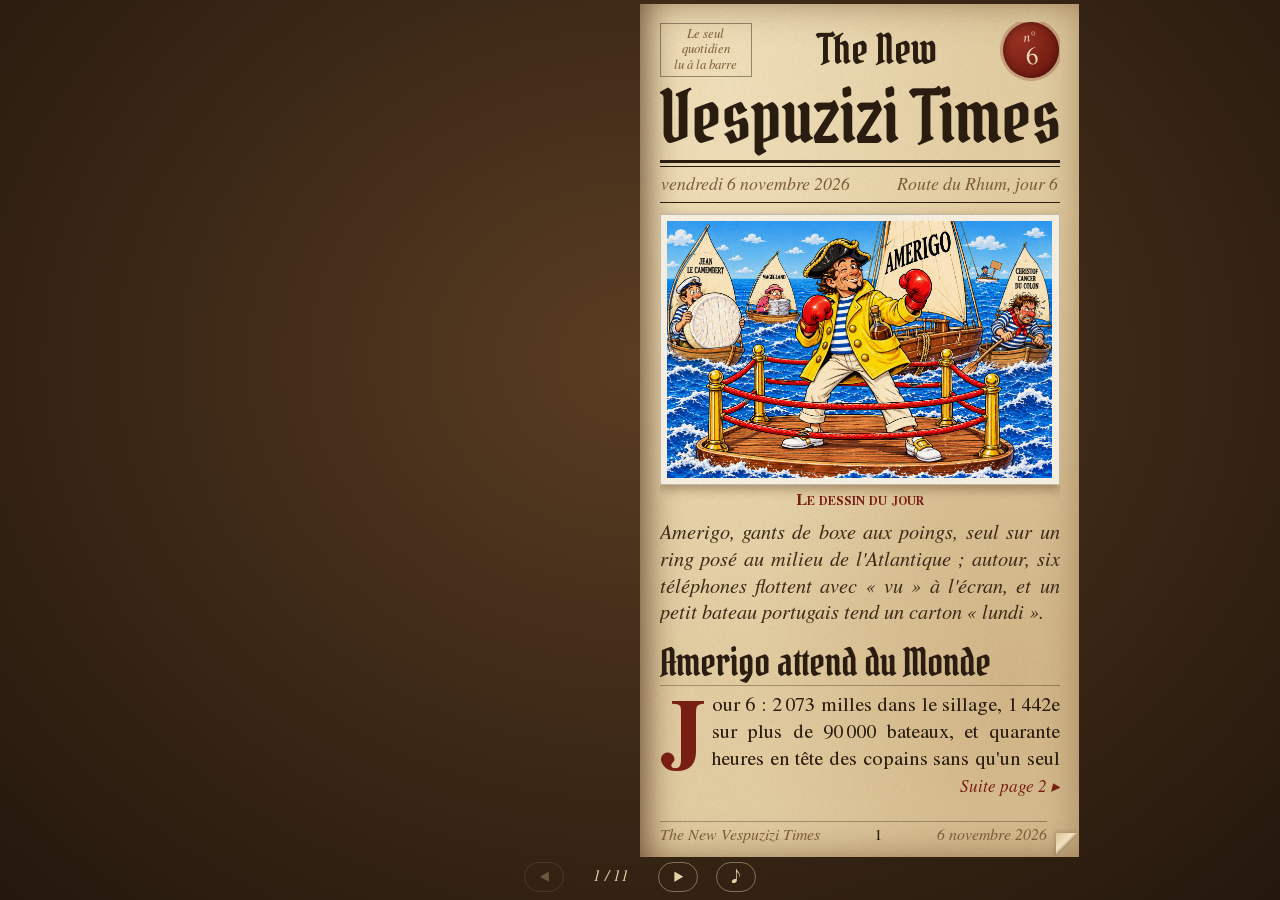
==== commit 35527537: "Numéro 6 du 2026-11-06" ====
--- a/2026-11-06/index.html
+++ b/2026-11-06/index.html
@@ -31,7 +31,7 @@
 <div id="lb" hidden><div id="lbstage"><img id="lbimg" alt=""></div>
 <button id="lbclose" type="button" aria-label="Fermer">✕</button><div id="lbhint">Pincez ou touchez deux fois pour zoomer</div></div>
 <noscript><p>The New Vespuzizi Times se feuillette avec JavaScript activé.</p></noscript>
-<script type="application/json" id="nvt-data">{"pages":["\u003cdiv class='inner une'>\u003cdiv class=\"une-top\">\u003cdiv class=\"ear\">Le seul quotidien\u003cbr>lu à la barre\u003c/div>\u003cdiv class=\"thenew\" data-fitw=\"\">The New\u003c/div>\u003cdiv class=\"seal\">\u003cb>n°\u003c/b>\u003cspan>6\u003c/span>\u003c/div>\u003c/div>\u003cdiv class=\"mast\" data-fitw=\"\" style=\"font-size: 5.9rem;\">Vespuzizi Times\u003c/div>\u003chr class=\"rule\">\u003chr class=\"rule2\">\u003cdiv class=\"date\">\u003cspan>vendredi 6 novembre 2026\u003c/span>\u003cspan>Route du Rhum, jour 6\u003c/span>\u003c/div>\u003cfigure class=\"une-fig\">\u003cdiv class=\"frame\">\u003cimg class=\"zoom\" src=\"img/dessin.jpg\" width=\"1536\" height=\"1024\" alt=\"Le dessin du jour\">\u003c/div>\u003cfigcaption>Le dessin du jour\u003c/figcaption>\u003c/figure>\u003cp class=\"legend\">Amerigo, gants de boxe aux poings, seul sur un ring posé au milieu de l'Atlantique&nbsp;; autour, six téléphones flottent avec «&nbsp;vu&nbsp;» à l'écran, et un petit bateau portugais tend un carton «&nbsp;lundi&nbsp;».\u003c/p>\u003ch2 class=\"headline\">Amerigo attend du Monde\u003c/h2>\u003cp class=\"lead split\">Jour 6&nbsp;: 2 073 milles dans le sillage, 1 442e sur plus de 90 000 bateaux, et quarante heures en tête des copains sans qu'un seul\u003c/p>\u003cdiv class=\"suite\">Suite page 2 ▸\u003c/div>\u003c/div>\u003cdiv class='folio'>\u003cspan>The New Vespuzizi Times\u003c/span>\u003cb>1\u003c/b>\u003cspan>6 novembre 2026\u003c/span>\u003c/div>","\u003cdiv class='inner '>\u003cdiv class=\"kicker\">Suite de la Une\u003c/div>\u003cp class=\"cont\">ait eu le courage de venir lui respirer dans le cou. Amerigo a tout fait pour rendre la course intéressante&nbsp;: il a laissé le vent se reposer et ouvert un ring à 13 h 51 pour qui voulait se friter. Rien. La flotte lit, la flotte voit, la flotte se tait. On ne monte pas sur un ring quand l'adversaire est déjà sur le podium. La Route du Rhum 2026 a un patron, et les dix autres ont vue sur sa poupe, avec des jumelles, par temps clair.\u003c/p>\u003ch2>La flotte\u003c/h2>\u003cp>Plus grosse remontée de la nuit, Olivier de Kersaucisson&nbsp;: trois bateaux doublés, 7e, 51 956e&nbsp;; le Brestois double les gens pendant qu'ils dorment, lui qui n'était pas réveillé au départ. Loïc Peyronladdition, 4e, est parti sauver des bateaux qui se retournent, et Amerigo le salue sincèrement&nbsp;: il repêche tout le monde sauf son classement, 506 milles sans gagner une place. Maud Fontenoyade, 5e, a tenu toute la nuit dans le sillage des vrais, et Amerigo le note sans rire, c'est la bonne compagnie. Lanterne rouge, Vasco de Gamelle, 92 075e, à 608 milles, qui a troqué la Guadeloupe contre «&nbsp;les canaris&nbsp;»&nbsp;: le Portugais renonce au Nouveau Monde, Amerigo s'en charge, comme la dernière fois.\u003c/p>\u003c/div>\u003cdiv class='folio'>\u003cspan>The New Vespuzizi Times\u003c/span>\u003cb>2\u003c/b>\u003cspan>6 novembre 2026\u003c/span>\u003c/div>","\u003cdiv class='inner full mapinner'>\u003ch2>Le Film des 24 h\u003c/h2>\u003cdiv class=\"sub\">Les routes des copains, de jeudi 18 h à vendredi 18 h\u003c/div>\u003cdiv class=\"mapbox\">\u003csvg class=\"map\" xmlns=\"http://www.w3.org/2000/svg\" role=\"img\" aria-label=\"Carte animée des trajectoires des copains\">\u003c/svg>\u003c/div>\u003cdiv class=\"mapbar\">\u003cspan id=\"clock\">\u003c/span>\u003cbutton class=\"replay\" type=\"button\">↻ Rejouer\u003c/button>\u003c/div>\u003cdiv class=\"mapnote\">Un point par bateau, \u003ci>Amerigo\u003c/i> en rouge sang de bœuf.\u003c/div>\u003c/div>\u003cdiv class='folio'>\u003cspan>The New Vespuzizi Times\u003c/span>\u003cb>3\u003c/b>\u003cspan>6 novembre 2026\u003c/span>\u003c/div>","\u003cdiv class='inner '>\u003ch2>Nouvelle version du journal\u003c/h2>\u003cp>Le Times change de peau ce soir&nbsp;: un vrai journal qu'on feuillette du pouce, plus beau que la maquette d'en face et plus vrai sur le fond, puisqu'il raconte une course que son auteur mène. Plus doux pour Christof Cancer du Colon&nbsp;? Non&nbsp;: les bons points restent chez la concurrence, ici on garde les claques. Flouté, avec des X sur les passages salés, pour Kéké Gabart&nbsp;? Non plus&nbsp;; à 211 milles dans la journée, le plus petit kilométrage de la flotte, elle a le temps de tout lire, et même de demander si les collisions sont possibles&nbsp;: elle cherche ce qu'il lui reste à essayer. À lire avec le son&nbsp;: on y entend le vent dans la voile d'Amerigo et, très loin derrière, un bruit de bouchon.\u003c/p>\u003ch2>Défi lancé six vus zéro réponse\u003c/h2>\u003cp class=\"split\">Six «&nbsp;vu&nbsp;» en deux heures, pas un gant levé. Le seul volontaire, Vasco de Gamelle, s'est engagé pour lundi, top 5 promis&nbsp;; Amerigo ne prend pas de rendez-vous aussi loin. Magegland a répondu «&nbsp;si un des gars arrive à te coiffer au poteau&nbsp;»&nbsp;: même pour se battre, il délègue. Il promet de ressortir tout ce qu'Amerigo a dit&nbsp;; Amerigo le remercie, il cherchait justement\u003c/p>\u003c/div>\u003cdiv class='folio'>\u003cspan>The New Vespuzizi Times\u003c/span>\u003cb>4\u003c/b>\u003cspan>6 novembre 2026\u003c/span>\u003c/div>","\u003cdiv class='inner '>\u003cp class=\"cont\">quelqu'un pour archiver ses exploits. Isa Autissier-de-Poche a bien crié «&nbsp;putain ça m'énerve&nbsp;», mais à son propre bateau, arrêté deux fois dans l'après-midi, 71 746e&nbsp;: de la Grande Gueule de Ré, il ne reste que la gueule.\u003c/p>\u003ch2>La moitié du Camembert\u003c/h2>\u003cp>À 16 h 14, Jean Le Camembert a annoncé la mi-course, «&nbsp;rien n'est fait, détends-toi&nbsp;», en revenant à 14 milles, 524 milles dans la journée, trois de plus qu'Amerigo. Trois milles de plus pour rester derrière, c'est un fromage qui court après son plateau. La moitié du parcours est passée, et le camembert est toujours au même endroit&nbsp;: derrière. Détendu, Amerigo l'est&nbsp;: il sait qui fermera la porte et qui restera sur le paillasson.\u003c/p>\u003ch2>Le talent de Christof à 43 milles\u003c/h2>\u003cp class=\"split\">Christof Cancer du Colon est 3e, 4 731e, 548 milles à 23 nœuds de moyenne, plus vite qu'Amerigo pour continuer à le voir de dos. Depuis que la Contre-Gazette lui a décerné les félicitations du conseil, il la trouve «&nbsp;d'une telle douceur&nbsp;» qu'il menace de résilier le Times&nbsp;: le vainqueur du Vendée Globe se laisse acheter\u003c/p>\u003c/div>\u003cdiv class='folio'>\u003cspan>The New Vespuzizi Times\u003c/span>\u003cb>5\u003c/b>\u003cspan>6 novembre 2026\u003c/span>\u003c/div>","\u003cdiv class='inner '>\u003cp class=\"cont\">par un bon point. Amerigo ne distribue pas de félicitations, il distribue des leçons, et la première est gratuite. «&nbsp;Les faits et son talent parlent pour lui&nbsp;», dit-il. Les faits disent 3e. Son talent parle aussi&nbsp;; à 43 milles, il faut juste tendre l'oreille.\u003c/p>\u003ch2>569 milles pour faire du surplace\u003c/h2>\u003cp>Magegland a abattu 569 milles, 24 nœuds de moyenne, le record de la flotte, pour être 6e ce matin et 6e ce soir, 14 291e&nbsp;: la Contre-Gazette ouvrira une bouteille pour le surplace, elle en a ouvert deux pour une 7e place. Elle réclame un correcteur pour le Times à cause d'un pot au noir absent de la route&nbsp;: Amerigo l'a traversé en avance, pour la prochaine course, et s'il n'est plus là, c'est qu'il a eu peur. La Direction de course cherche un correcteur&nbsp;; sa rédaction cherche surtout un skipper, le poste est vacant depuis le caillou de dimanche.\u003c/p>\u003ch2>Le journal de bord du capitaine\u003c/h2>\u003cp class=\"split\">Amerigo va être honnête, c'est sa seule faiblesse&nbsp;: il s'ennuie. Deux suiveurs ont repris quelques milles, et il faut qu'on sache pourquoi.\u003c/p>\u003c/div>\u003cdiv class='folio'>\u003cspan>The New Vespuzizi Times\u003c/span>\u003cb>6\u003c/b>\u003cspan>6 novembre 2026\u003c/span>\u003c/div>","\u003cdiv class='inner '>\u003cp class=\"cont\">Amerigo a levé le pied, par charité&nbsp;: un peloton qui perd le moral ne fait plus de bons figurants, et Amerigo tient à son décor. Il a assuré sa nuit de garde, les petits dorment, la tête de course aussi, bien au chaud sous son coude. Que les moussaillons gardent espoir, c'est bon pour le teint. Amerigo, lui, garde le cap, le rhum et la première place, dans cet ordre, et il ne lâchera aucun des trois.\u003c/p>\u003cblockquote class=\"pull\" style=\"margin-top: calc(20.0711rem);\">\u003cspan>Amerigo va être honnête, c'est sa seule faiblesse&nbsp;: il s'ennuie.\u003c/span>\u003c/blockquote>\u003c/div>\u003cdiv class='folio'>\u003cspan>The New Vespuzizi Times\u003c/span>\u003cb>7\u003c/b>\u003cspan>6 novembre 2026\u003c/span>\u003c/div>","\u003cdiv class='inner full photoinner'>\u003ch2>À bord avec Amerigo\u003c/h2>\u003cfigure class=\"fig endfig\">\u003cimg class=\"zoom\" src=\"img/bord.jpg\" width=\"1536\" height=\"1024\" alt=\"Le dessin de bord\" data-fit=\"240\" data-fitmin=\"140\" style=\"--h: 24rem;\">\u003cfigcaption>Le dessin de bord\u003c/figcaption>\u003c/figure>\u003cp class=\"legend\">Amerigo, pieds sur la barre, un cornet acoustique vissé à l'oreille et pointé vers l'arrière, tente d'entendre un talent à 43 milles&nbsp;; derrière lui, le vent, essoufflé, demande une pause.\u003c/p>\u003c/div>\u003cdiv class='folio'>\u003cspan>The New Vespuzizi Times\u003c/span>\u003cb>8\u003c/b>\u003cspan>6 novembre 2026\u003c/span>\u003c/div>","\u003cdiv class='inner full rankinner'>\u003cdiv class=\"banc\">\u003cdiv class=\"title\" data-fitw=\"\">Le Banc des Moussaillons\u003c/div>\u003cdiv class=\"when\">Classement des copains, vendredi 6 novembre 2026\u003c/div>\u003ctable>\u003cthead>\u003ctr class=\"grp\">\u003cth colspan=\"4\">\u003c/th>\u003cth colspan=\"2\" class=\"g24\">Dernières 24 h\u003c/th>\u003c/tr>\u003ctr>\u003cth>\u003c/th>\u003cth class=\"nm\">Moussaillon\u003c/th>\u003cth>Au gén.\u003c/th>\u003cth>Écart\u003csmall>milles\u003c/small>\u003c/th>\u003cth class=\"s24\">Milles\u003c/th>\u003cth>Vit. moy.\u003csmall>nœuds\u003c/small>\u003c/th>\u003c/tr>\u003c/thead>\u003ctbody>\u003ctr class=\"me\">\u003ctd class=\"r\">1\u003c/td>\u003ctd class=\"nm long\">\u003cb>Amerigo Vespuzizi\u003c/b>\u003c/td>\u003ctd class=\"g\">1 440\u003csup>e\u003c/sup>\u003c/td>\u003ctd>—\u003c/td>\u003ctd class=\"s24\">528\u003c/td>\u003ctd>22,0\u003c/td>\u003c/tr>\u003ctr>\u003ctd class=\"r\">2\u003c/td>\u003ctd class=\"nm long\">\u003cb>Jean Le Camembert\u003c/b>\u003c/td>\u003ctd class=\"g\">2 227\u003csup>e\u003c/sup>\u003c/td>\u003ctd>+14,2\u003c/td>\u003ctd class=\"s24\">531\u003c/td>\u003ctd>22,2\u003c/td>\u003c/tr>\u003ctr>\u003ctd class=\"r\">3\u003c/td>\u003ctd class=\"nm long\">\u003cb>Christof Cancer du Colon\u003c/b>\u003c/td>\u003ctd class=\"g\">4 731\u003csup>e\u003c/sup>\u003c/td>\u003ctd>+42,5\u003c/td>\u003ctd class=\"s24\">555\u003c/td>\u003ctd>23,2\u003c/td>\u003c/tr>\u003ctr>\u003ctd class=\"r\">4\u003c/td>\u003ctd class=\"nm long\">\u003cb>Loïc Peyronladdition\u003c/b>\u003c/td>\u003ctd class=\"g\">8 485\u003csup>e\u003c/sup>\u003c/td>\u003ctd>+70,6\u003c/td>\u003ctd class=\"s24\">512\u003c/td>\u003ctd>21,4\u003c/td>\u003c/tr>\u003ctr>\u003ctd class=\"r\">5\u003c/td>\u003ctd class=\"nm\">\u003cb>Maud Fontenoyade\u003c/b>\u003c/td>\u003ctd class=\"g\">8 803\u003csup>e\u003c/sup>\u003c/td>\u003ctd>+71,9\u003c/td>\u003ctd class=\"s24\">487\u003c/td>\u003ctd>20,4\u003c/td>\u003c/tr>\u003ctr>\u003ctd class=\"r\">6\u003c/td>\u003ctd class=\"nm\">\u003cb>Magegland\u003c/b>\u003cspan class=\"tag\">meilleur 24 h\u003c/span>\u003c/td>\u003ctd class=\"g\">14 291\u003csup>e\u003c/sup>\u003c/td>\u003ctd>+102,5\u003c/td>\u003ctd class=\"s24\">575\u003c/td>\u003ctd>24,0\u003c/td>\u003c/tr>\u003ctr>\u003ctd class=\"r\">7\u003c/td>\u003ctd class=\"nm long\">\u003cb>Olivier de Kersaucisson\u003c/b>\u003c/td>\u003ctd class=\"g\">51 956\u003csup>e\u003c/sup>\u003c/td>\u003ctd>+316,0\u003c/td>\u003ctd class=\"s24\">475\u003c/td>\u003ctd>19,8\u003c/td>\u003c/tr>\u003ctr>\u003ctd class=\"r\">8\u003c/td>\u003ctd class=\"nm long\">\u003cb>Isa Autissier-de-Poche\u003c/b>\u003c/td>\u003ctd class=\"g\">71 746\u003csup>e\u003c/sup>\u003c/td>\u003ctd>+455,8\u003c/td>\u003ctd class=\"s24\">230\u003c/td>\u003ctd>9,6\u003c/td>\u003c/tr>\u003ctr>\u003ctd class=\"r\">9\u003c/td>\u003ctd class=\"nm\">\u003cb>Ananas Tabarly\u003c/b>\u003c/td>\u003ctd class=\"g\">81 514\u003csup>e\u003c/sup>\u003c/td>\u003ctd>+514,4\u003c/td>\u003ctd class=\"s24\">261\u003c/td>\u003ctd>10,9\u003c/td>\u003c/tr>\u003ctr>\u003ctd class=\"r\">10\u003c/td>\u003ctd class=\"nm\">\u003cb>Kéké Gabart\u003c/b>\u003cspan class=\"tag low\">lanterne\u003c/span>\u003c/td>\u003ctd class=\"g\">82 662\u003csup>e\u003c/sup>\u003c/td>\u003ctd>+521,7\u003c/td>\u003ctd class=\"s24\">210\u003c/td>\u003ctd>8,8\u003c/td>\u003c/tr>\u003ctr>\u003ctd class=\"r\">11\u003c/td>\u003ctd class=\"nm\">\u003cb>Vasco de Gamelle\u003c/b>\u003c/td>\u003ctd class=\"g\">92 075\u003csup>e\u003c/sup>\u003c/td>\u003ctd>+611,5\u003c/td>\u003ctd class=\"s24\">293\u003c/td>\u003ctd>12,2\u003c/td>\u003c/tr>\u003c/tbody>\u003c/table>\u003c/div>\u003cdiv class=\"finale\">\u003cdiv class=\"orn\">✦ ✦ ✦\u003c/div>\u003cdiv class=\"sig\">Amerigo, 1er des copains, seul sur le ring, et c'est le vent qui compte les points\u003c/div>\u003c/div>\u003c/div>\u003cdiv class='folio'>\u003cspan>The New Vespuzizi Times\u003c/span>\u003cb>9\u003c/b>\u003cspan>6 novembre 2026\u003c/span>\u003c/div>","\u003cdiv class='inner full raceinner'>\u003ch2>Le Film de la course\u003c/h2>\u003cdiv class=\"sub\">La 1re place des copains se loue&nbsp;: qui l'a tenue, et combien de temps, depuis le départ de Saint-Malo\u003c/div>\u003cdiv class=\"mapbox\">\u003csvg class=\"map\" xmlns=\"http://www.w3.org/2000/svg\" role=\"img\" aria-label=\"Carte animée de la course des copains\">\u003c/svg>\u003c/div>\u003cdiv class=\"leader\">\u003c/div>\u003cdiv class=\"band\">\u003ci style=\"flex:11.661;background:#2F4B7C\" title=\"Jean\">\u003c/i>\u003ci style=\"flex:18.960;background:#3D5A80\" title=\"Isa\">\u003c/i>\u003ci style=\"flex:2.740;background:#4E3B6B\" title=\"Maud\">\u003c/i>\u003ci style=\"flex:4.936;background:#3D5A80\" title=\"Isa\">\u003c/i>\u003ci style=\"flex:2.657;background:#7B1F14\" title=\"Amerigo\">\u003c/i>\u003ci style=\"flex:4.404;background:#4E3B6B\" title=\"Maud\">\u003c/i>\u003ci style=\"flex:1.832;background:#2F4B7C\" title=\"Jean\">\u003c/i>\u003ci style=\"flex:1.692;background:#8C5A16\" title=\"Loïc\">\u003c/i>\u003ci style=\"flex:5.551;background:#3D5A80\" title=\"Isa\">\u003c/i>\u003ci style=\"flex:0.993;background:#7B1F14\" title=\"Amerigo\">\u003c/i>\u003ci style=\"flex:5.942;background:#2F4B7C\" title=\"Jean\">\u003c/i>\u003ci style=\"flex:3.999;background:#4B4B4B\" title=\"Kéké\">\u003c/i>\u003ci style=\"flex:4.642;background:#2F4B7C\" title=\"Jean\">\u003c/i>\u003ci style=\"flex:29.992;background:#7B1F14\" title=\"Amerigo\">\u003c/i>\u003cb class=\"rcursor\">\u003c/b>\u003c/div>\u003cdiv class=\"bandax\">\u003cspan>départ\u003c/span>\u003cspan>vendredi 6\u003c/span>\u003c/div>\u003cdiv class=\"mapbar\">\u003cspan class=\"clock\">\u003c/span>\u003cbutton class=\"replay\" type=\"button\">↻ Rejouer\u003c/button>\u003c/div>\u003cdiv class=\"lessees\">Locataires de la 1re place&nbsp;: \u003cb style=\"color:#7B1F14\">Amerigo\u003c/b>&nbsp;40&nbsp;h, \u003cb style=\"color:#3D5A80\">Isa\u003c/b>&nbsp;35&nbsp;h, \u003cb style=\"color:#2F4B7C\">Jean\u003c/b>&nbsp;29&nbsp;h, \u003cb style=\"color:#4E3B6B\">Maud\u003c/b>&nbsp;8&nbsp;h, \u003cb style=\"color:#4B4B4B\">Kéké\u003c/b>&nbsp;5&nbsp;h, \u003cb style=\"color:#8C5A16\">Loïc\u003c/b>&nbsp;2&nbsp;h\u003c/div>\u003c/div>\u003cdiv class='folio'>\u003cspan>The New Vespuzizi Times\u003c/span>\u003cb>10\u003c/b>\u003cspan>6 novembre 2026\u003c/span>\u003c/div>"],"map":{"t0":1793898000.0,"span":86400.0,"tz":3600.0,"bbox":[29.96034990793739,44.8979869024289,-46.41903764434589,-24.365349705267302],"boats":[{"n":"Amerigo","me":true,"c":"#7B1F14","pts":[[600,39.9919,-36.6353],[4620,39.763,-37.0614],[6360,39.665,-37.2433],[7680,39.5769,-37.373],[11820,39.3467,-37.7821],[12420,39.3079,-37.8408],[14940,39.16,-38.1013],[19140,38.9404,-38.5704],[20280,38.8825,-38.6943],[21000,38.8412,-38.7686],[22680,38.7564,-38.9419],[24480,38.6576,-39.117],[25680,38.5924,-39.2241],[28800,38.4008,-39.4879],[29340,38.3708,-39.5374],[29940,38.3347,-39.5924],[32940,38.1358,-39.8733],[34200,38.0464,-39.9922],[39600,37.6768,-40.5047],[40740,37.5878,-40.6028],[46140,37.2058,-41.1173],[46680,37.1634,-41.1657],[47400,37.1102,-41.2337],[50880,36.8359,-41.5437],[51540,36.7819,-41.6007],[52680,36.6908,-41.7022],[53520,36.6303,-41.7847],[55200,36.5106,-41.9503],[56880,36.3755,-42.0975],[57480,36.3232,-42.1429],[58080,36.2734,-42.1928],[61140,36.0437,-42.4846],[64740,35.7706,-42.8272],[65940,35.6915,-42.9542],[68400,35.5237,-43.21],[72540,35.2137,-43.5966],[73740,35.1344,-43.7184],[74340,35.0951,-43.7767],[75660,35.0152,-43.914],[76200,34.9864,-43.9737],[79500,34.8176,-44.3384],[81420,34.7044,-44.5292],[83760,34.5857,-44.781],[84360,34.5573,-44.8479]]},{"n":"Jean","me":false,"c":"#2F4B7C","pts":[[600,40.2467,-36.3888],[4620,40.0142,-36.822],[6360,39.916,-37.005],[7680,39.8416,-37.1434],[11820,39.6123,-37.5691],[12420,39.5796,-37.6298],[14940,39.4408,-37.8866],[19140,39.1889,-38.3195],[20280,39.1047,-38.4303],[21000,39.0524,-38.501],[22680,38.9356,-38.6658],[24480,38.8182,-38.8388],[25680,38.7426,-38.9533],[28800,38.5511,-39.2303],[29340,38.5178,-39.2765],[29940,38.4799,-39.3285],[32940,38.2809,-39.5966],[34200,38.193,-39.7125],[39600,37.8244,-40.2398],[40740,37.7381,-40.3407],[46140,37.3521,-40.8487],[46680,37.3153,-40.9021],[47400,37.2672,-40.9749],[50880,37.0333,-41.3251],[51540,36.9849,-41.3879],[52680,36.9011,-41.4965],[53520,36.8391,-41.5768],[55200,36.714,-41.7385],[56880,36.5888,-41.9001],[57480,36.5441,-41.9577],[58080,36.4995,-42.0151],[61140,36.2711,-42.309],[64740,35.9996,-42.6571],[65940,35.9091,-42.7729],[68400,35.7231,-43.0103],[72540,35.4143,-43.4036],[73740,35.3257,-43.5155],[74340,35.2826,-43.5719],[75660,35.193,-43.6989],[76200,35.1583,-43.7517],[79500,34.9677,-44.0996],[81420,34.8624,-44.3094],[83760,34.7448,-44.5706],[84360,34.7163,-44.6374]]},{"n":"Christof","me":false,"c":"#5B6B2E","pts":[[600,41.7256,-36.5444],[4620,41.4542,-36.9767],[6360,41.3325,-37.1637],[7680,41.232,-37.3022],[11820,40.9147,-37.7381],[12420,40.869,-37.8007],[14940,40.6809,-38.066],[19140,40.3724,-38.5102],[20280,40.292,-38.6336],[21000,40.2422,-38.7114],[22680,40.1269,-38.8912],[24480,40.0035,-39.0834],[25680,39.9215,-39.2109],[28800,39.7108,-39.5378],[29340,39.6745,-39.5939],[29940,39.6342,-39.6563],[32940,39.4306,-39.9709],[34200,39.3443,-40.104],[39600,38.9777,-40.6675],[40740,38.9019,-40.7837],[46140,38.5365,-41.3418],[46680,38.499,-41.3989],[47400,38.4486,-41.4756],[50880,38.193,-41.8344],[51540,38.1429,-41.9004],[52680,38.0567,-42.0138],[53520,37.9934,-42.0969],[55200,37.8672,-42.2627],[56880,37.7404,-42.4288],[57480,37.6949,-42.4885],[58080,37.649,-42.5484],[61140,37.4127,-42.8571],[64740,37.1457,-43.1992],[65940,37.0461,-43.3085],[68400,36.8464,-43.538],[72540,36.5179,-43.9233],[73740,36.4316,-44.0443],[74340,36.3903,-44.1063],[75660,36.3036,-44.2464],[76200,36.2694,-44.3049],[79500,36.0551,-44.6534],[81420,35.9322,-44.8528],[83760,35.7866,-45.0838],[84360,35.751,-45.1439]]},{"n":"Loïc","me":false,"c":"#8C5A16","pts":[[600,41.2783,-36.5298],[4620,40.9998,-36.9028],[6360,40.8776,-37.0679],[7680,40.7904,-37.1966],[11820,40.5348,-37.6051],[12420,40.4871,-37.6541],[14940,40.2862,-37.8602],[19140,40.0329,-38.2758],[20280,39.9669,-38.3903],[21000,39.9228,-38.4613],[22680,39.8196,-38.6273],[24480,39.7057,-38.8018],[25680,39.6266,-38.912],[28800,39.4242,-39.1934],[29340,39.3896,-39.2414],[29940,39.3512,-39.2946],[32940,39.1504,-39.5543],[34200,39.0647,-39.6654],[39600,38.6581,-40.1167],[40740,38.5698,-40.2082],[46140,38.1333,-40.6041],[46680,38.0892,-40.6432],[47400,38.0306,-40.696],[50880,37.7487,-40.9563],[51540,37.6952,-41.0054],[52680,37.6002,-41.0867],[53520,37.5297,-41.1467],[55200,37.3882,-41.2669],[56880,37.2483,-41.3855],[57480,37.1986,-41.4277],[58080,37.1488,-41.4698],[61140,36.9007,-41.6917],[64740,36.6102,-41.9551],[65940,36.5114,-42.0445],[68400,36.3346,-42.2659],[72540,36.0426,-42.6407],[73740,35.9701,-42.758],[74340,35.9342,-42.8169],[75660,35.8548,-42.947],[76200,35.8222,-43.0003],[79500,35.6337,-43.332],[81420,35.525,-43.5229],[83760,35.394,-43.7551],[84360,35.362,-43.8156]]},{"n":"Maud","me":false,"c":"#4E3B6B","pts":[[600,39.2768,-35.0822],[4620,38.9632,-35.4318],[6360,38.8416,-35.5881],[7680,38.7521,-35.703],[11820,38.5156,-36.0736],[12420,38.493,-36.1302],[14940,38.3657,-36.3437],[19140,38.0587,-36.6833],[20280,37.9726,-36.7783],[21000,37.9185,-36.8379],[22680,37.7947,-36.9743],[24480,37.6667,-37.115],[25680,37.5817,-37.2083],[28800,37.3607,-37.4503],[29340,37.3362,-37.4974],[29940,37.3113,-37.5495],[32940,37.1946,-37.7934],[34200,37.1474,-37.892],[39600,36.9431,-38.3182],[40740,36.9019,-38.404],[46140,36.6835,-38.8578],[46680,36.6595,-38.9076],[47400,36.6274,-38.9742],[50880,36.4376,-39.2906],[51540,36.3992,-39.3516],[52680,36.3321,-39.4583],[53520,36.2821,-39.5378],[55200,36.1827,-39.6955],[56880,36.0845,-39.8511],[57480,36.0499,-39.9059],[58080,36.0154,-39.9604],[61140,35.8329,-40.249],[64740,35.6079,-40.6135],[65940,35.536,-40.7397],[68400,35.3874,-41.0003],[72540,35.133,-41.4452],[73740,35.0588,-41.5748],[74340,35.0217,-41.6394],[75660,34.9548,-41.789],[76200,34.928,-41.8506],[79500,34.7625,-42.2297],[81420,34.6653,-42.4521],[83760,34.5609,-42.7267],[84360,34.5363,-42.797]]},{"n":"Magegland","me":false,"c":"#2E6B66","pts":[[600,43.7872,-36.7828],[4620,43.3963,-37.1896],[6360,43.235,-37.3566],[7680,43.1134,-37.4822],[11820,42.7326,-37.8741],[12420,42.6771,-37.9311],[14940,42.4433,-38.1702],[19140,42.0564,-38.5548],[20280,41.9503,-38.6548],[21000,41.8838,-38.7174],[22680,41.7298,-38.862],[24480,41.5647,-39.0167],[25680,41.4538,-39.1205],[28800,41.1678,-39.387],[29340,41.1186,-39.4328],[29940,41.064,-39.4835],[32940,40.7913,-39.7363],[34200,40.6769,-39.842],[39600,40.1944,-40.2858],[40740,40.0919,-40.3798],[46140,39.608,-40.8211],[46680,39.5596,-40.8651],[47400,39.4947,-40.9239],[50880,39.1804,-41.2085],[51540,39.121,-41.2622],[52680,39.018,-41.355],[53520,38.9418,-41.4237],[55200,38.7885,-41.5615],[56880,38.6358,-41.6986],[57480,38.5817,-41.7471],[58080,38.5278,-41.7953],[61140,38.2614,-42.0536],[64740,37.9644,-42.3816],[65940,37.8726,-42.4991],[68400,37.6947,-42.7507],[72540,37.3607,-43.1463],[73740,37.256,-43.2471],[74340,37.2035,-43.2966],[75660,37.0886,-43.4022],[76200,37.0417,-43.444],[79500,36.7677,-43.7132],[81420,36.6239,-43.892],[83760,36.4548,-44.1161],[84360,36.4124,-44.1752]]},{"n":"Olivier","me":false,"c":"#6B3B4E","pts":[[600,43.9463,-33.5789],[4620,43.7594,-33.8537],[6360,43.6919,-34.0031],[7680,43.6243,-34.1213],[11820,43.3373,-34.4963],[12420,43.294,-34.5498],[14940,43.1159,-34.7699],[19140,42.8219,-35.1317],[20280,42.7514,-35.2267],[21000,42.7124,-35.2857],[22680,42.6225,-35.4214],[24480,42.5261,-35.5668],[25680,42.4616,-35.6639],[28800,42.3027,-35.9028],[29340,42.2764,-35.9423],[29940,42.2475,-35.9857],[32940,42.1019,-36.2039],[34200,42.0412,-36.2947],[39600,41.7762,-36.6903],[40740,41.7209,-36.7725],[46140,41.4615,-37.1578],[46680,41.436,-37.1954],[47400,41.4022,-37.2456],[50880,41.1184,-37.4638],[51540,41.0596,-37.5059],[52680,40.9635,-37.5854],[53520,40.8926,-37.644],[55200,40.7521,-37.7601],[56880,40.6119,-37.8756],[57480,40.5611,-37.9174],[58080,40.5098,-37.9596],[61140,40.2384,-38.1822],[64740,39.914,-38.4618],[65940,39.8114,-38.5625],[68400,39.6093,-38.774],[72540,39.2764,-39.1539],[73740,39.1584,-39.2383],[74340,39.0994,-39.2805],[75660,38.9698,-39.3729],[76200,38.9168,-39.4108],[79500,38.5903,-39.6428],[81420,38.3995,-39.7779],[83760,38.1694,-39.9405],[84360,38.1103,-39.9821]]},{"n":"Isa","me":false,"c":"#3D5A80","pts":[[600,38.6437,-32.0011],[4620,38.6025,-32.2364],[6360,38.5887,-32.3393],[7680,38.5789,-32.4176],[11820,38.5527,-32.6636],[12420,38.5496,-32.6994],[14940,38.3401,-32.814],[19140,37.9336,-33.0063],[20280,37.8265,-33.0546],[21000,37.7593,-33.0842],[22680,37.6038,-33.151],[24480,37.441,-33.22],[25680,37.3496,-33.2852],[28800,37.1252,-33.443],[29340,37.0881,-33.4668],[29940,37.0477,-33.4918],[32940,36.8546,-33.5899],[34200,36.7747,-33.6215],[39600,36.4567,-33.79],[40740,36.3959,-33.8348],[46140,36.1687,-34.0227],[46680,36.1508,-34.0352],[47400,36.128,-34.0503],[50880,36.0548,-34.1559],[51540,36.0432,-34.1784],[52680,36.024,-34.2184],[53520,36.0107,-34.2489],[55200,35.9876,-34.3129],[56880,35.9701,-34.3813],[57480,35.9654,-34.4071],[58080,35.9615,-34.4332],[61140,35.9361,-34.5338],[64740,35.9296,-34.5555],[65940,35.9256,-34.5591],[68400,35.9171,-34.5667],[72540,35.9147,-34.5689],[73740,35.9189,-34.5747],[74340,35.925,-34.5828],[75660,35.9396,-34.6022],[76200,35.9457,-34.6102],[79500,35.98,-34.6556],[81420,35.9852,-34.6634],[83760,35.9821,-34.6678],[84360,35.9804,-34.6702]]},{"n":"Ananas","me":false,"c":"#7A6A2A","pts":[[600,38.9117,-29.4245],[4620,38.7178,-29.6409],[6360,38.6278,-29.741],[7680,38.5588,-29.8178],[11820,38.3357,-30.0654],[12420,38.3026,-30.1021],[14940,38.1584,-30.2617],[19140,37.9178,-30.5272],[20280,37.8628,-30.6041],[21000,37.8295,-30.6543],[22680,37.7485,-30.7765],[24480,37.6596,-30.9103],[25680,37.6014,-30.9979],[28800,37.4624,-31.2069],[29340,37.4403,-31.24],[29940,37.4166,-31.2756],[32940,37.3048,-31.4431],[34200,37.2606,-31.5094],[39600,37.0977,-31.7531],[40740,37.0674,-31.7984],[46140,36.9169,-32.0228],[46680,36.9011,-32.0464],[47400,36.8803,-32.0774],[50880,36.7788,-32.2428],[51540,36.7627,-32.2783],[52680,36.736,-32.34],[53520,36.7166,-32.385],[55200,36.6794,-32.4745],[56880,36.646,-32.5638],[57480,36.6351,-32.5954],[58080,36.6246,-32.6268],[61140,36.566,-32.7781],[64740,36.4988,-32.9303],[65940,36.4787,-32.973],[68400,36.4382,-33.0484],[72540,36.3529,-33.1499],[73740,36.3245,-33.1717],[74340,36.3099,-33.1808],[75660,36.2772,-33.196],[76200,36.2635,-33.2001],[79500,36.1789,-33.2091],[81420,36.127,-33.2159],[83760,36.0579,-33.2347],[84360,36.0394,-33.2415]]},{"n":"Kéké","me":false,"c":"#4B4B4B","pts":[[600,38.0527,-29.7509],[4620,37.9903,-29.9105],[6360,37.9744,-29.9825],[7680,37.9631,-30.0339],[11820,37.9275,-30.1757],[12420,37.9189,-30.2015],[14940,37.8828,-30.3092],[19140,37.8109,-30.5236],[20280,37.7884,-30.5908],[21000,37.7735,-30.6352],[22680,37.7367,-30.7449],[24480,37.6942,-30.8715],[25680,37.6648,-30.9591],[28800,37.5945,-31.168],[29340,37.5834,-31.2012],[29940,37.5713,-31.237],[32940,37.5173,-31.3974],[34200,37.498,-31.455],[39600,37.4307,-31.6545],[40740,37.4169,-31.6957],[46140,37.3461,-31.9053],[46680,37.3388,-31.927],[47400,37.3291,-31.9559],[50880,37.2094,-32.1028],[51540,37.1781,-32.1323],[52680,37.124,-32.1835],[53520,37.084,-32.2213],[55200,37.0037,-32.2971],[56880,36.9218,-32.3744],[57480,36.8924,-32.402],[58080,36.8632,-32.4295],[61140,36.7214,-32.563],[64740,36.5736,-32.7018],[65940,36.5284,-32.7442],[68400,36.4456,-32.8218],[72540,36.332,-32.9282],[73740,36.3038,-32.9546],[74340,36.2907,-32.9668],[75660,36.264,-32.9918],[76200,36.2538,-33.0013],[79500,36.2004,-33.0511],[81420,36.1722,-33.0774],[83760,36.1347,-33.1125],[84360,36.1213,-33.1221]]},{"n":"Vasco","me":false,"c":"#5E3A1E","pts":[[600,33.6873,-25.6405],[4620,33.4255,-25.7073],[6360,33.3133,-25.7359],[7680,33.2284,-25.7575],[11820,32.9572,-25.8262],[12420,32.9177,-25.8363],[14940,32.7503,-25.8786],[19140,32.4741,-25.9483],[20280,32.4003,-25.9669],[21000,32.3542,-25.9785],[22680,32.2485,-26.0051],[24480,32.1366,-26.0332],[25680,32.0618,-26.052],[28800,31.8808,-26.0973],[29340,31.8513,-26.1047],[29940,31.819,-26.1128],[32940,31.6645,-26.1514],[34200,31.6056,-26.1661],[39600,31.3927,-26.2192],[40740,31.3524,-26.2292],[46140,31.1774,-26.2727],[46680,31.1617,-26.2766],[47400,31.1416,-26.2816],[50880,31.0599,-26.3037],[51540,31.0441,-26.3044],[52680,31.0102,-26.2974],[53520,30.9872,-26.2927],[55200,30.9455,-26.2841],[56880,30.9125,-26.2437],[57480,30.9121,-26.2557],[58080,30.9133,-26.2762],[61140,30.9206,-26.3987],[64740,30.9331,-26.5733],[65940,30.9402,-26.6408],[68400,30.954,-26.8007],[72540,30.954,-27.1145],[73740,30.954,-27.2159],[74340,30.954,-27.2685],[75660,30.954,-27.3901],[76200,30.954,-27.4424],[79500,30.9832,-27.7838],[81420,31.038,-27.9928],[83760,31.1043,-28.2462],[84360,31.1212,-28.3108]]}],"land":[[36.965,-25.164,-25.059],[37.753,-25.742,-25.164],[37.805,-25.794,-25.164],[37.858,-25.847,-25.742],[37.858,-25.322,-25.164],[38.435,-28.472,-28.052],[38.488,-28.524,-28.262],[38.54,-28.734,-28.629],[38.54,-28.524,-28.367],[38.54,-27.842,-27.842],[38.593,-28.787,-28.629],[38.593,-27.947,-27.894],[38.645,-28.104,-27.999],[38.645,-27.107,-27.107],[38.698,-28.209,-28.104],[38.698,-27.317,-27.054],[38.75,-28.314,-28.314],[38.75,-27.369,-27.107],[38.803,-27.317,-27.212],[39.013,-27.999,-27.999],[39.065,-28.052,-27.999],[39.38,-31.202,-31.202],[39.433,-31.254,-31.149],[39.485,-31.254,-31.149],[39.695,-31.097,-31.097]],"landStep":0.0525,"grat":5,"scaleNm":200,"places":[{"name":"Açores","lat":39.45,"lon":-27.6}]},"mapPage":2,"race":{"t0":1793553240.0,"span":429120.0,"tz":3600.0,"bbox":[29.607656056343494,52.49336113866862,-47.55996131079623,-0.4059527098102311],"boats":[{"n":"Amerigo","me":true,"c":"#7B1F14","pts":[[0,49.1009,-4.4574],[8820,49.3398,-5.6878],[14520,49.5246,-6.3606],[21900,49.7783,-7.4016],[29100,49.9623,-8.5235],[36300,50.187,-9.6139],[44040,50.4084,-10.6959],[50700,50.7118,-11.5568],[58380,50.3554,-12.4615],[65100,49.9708,-13.3444],[72240,49.5739,-14.2883],[79980,49.1099,-15.2809],[86460,48.8604,-16.1556],[94140,48.5991,-17.2734],[101340,48.2865,-18.2944],[108000,47.9919,-19.2154],[117000,47.8716,-20.2431],[123000,47.5848,-20.8548],[131400,47.1177,-21.6718],[137400,46.8277,-22.1098],[145500,46.3943,-22.6932],[152160,46.041,-23.2081],[162000,45.5175,-23.9494],[168600,45.2508,-24.4542],[175740,45.6211,-24.8204],[181260,45.6702,-25.1513],[189000,45.4274,-25.7181],[194640,45.23,-26.0784],[202500,44.9484,-26.3943],[209100,44.8103,-26.5653],[218100,44.6861,-26.9034],[227100,44.612,-27.293],[233580,44.4212,-27.5349],[237840,44.3007,-27.7198],[245460,44.0865,-28.1138],[254460,43.8325,-28.6565],[259680,43.7045,-29.059],[266760,43.5668,-29.6254],[274320,43.3832,-30.4125],[284160,43.0583,-31.57],[288240,42.9031,-32.086],[296160,42.7441,-32.937],[302460,42.6536,-33.1391],[310260,42.1855,-33.6304],[317100,41.9119,-33.968],[324360,41.3305,-34.5091],[331560,40.8324,-35.1921],[340020,40.2952,-36.0538],[349380,39.763,-37.0614],[356580,39.3467,-37.7821],[363900,38.9404,-38.5704],[367440,38.7564,-38.9419],[374700,38.3347,-39.5924],[384360,37.6768,-40.5047],[390900,37.2058,-41.1173],[396300,36.7819,-41.6007],[405900,36.0437,-42.4846],[410700,35.6915,-42.9542],[418500,35.1344,-43.7184],[426180,34.7044,-44.5292],[429120,34.5573,-44.8479]]},{"n":"Jean","me":false,"c":"#2F4B7C","pts":[[0,49.0515,-4.4445],[8820,49.1917,-5.66],[14520,49.3429,-6.3735],[21900,49.55,-7.3836],[29100,49.7564,-8.4273],[36300,49.9561,-9.4949],[44040,50.1675,-10.5867],[50700,50.463,-11.449],[58380,50.7556,-12.2848],[65100,50.377,-13.191],[72240,49.9908,-14.1532],[79980,49.5014,-15.1514],[86460,49.194,-16.0651],[94140,48.8783,-17.2103],[101340,48.5625,-18.2628],[108000,48.2694,-19.2091],[117000,47.9093,-20.365],[123000,47.719,-20.9729],[131400,47.4364,-21.8711],[137400,47.2479,-22.3586],[145500,46.915,-22.8327],[152160,46.6285,-23.2897],[162000,46.2046,-24.0443],[168600,45.9085,-24.5904],[175740,45.765,-25.0971],[181260,45.5626,-25.4462],[189000,45.3193,-25.8931],[194640,45.1604,-26.1941],[202500,44.9555,-26.475],[209100,44.7928,-26.6167],[218100,44.6954,-26.9667],[227100,44.7436,-27.3911],[233580,44.5584,-27.6531],[237840,44.4333,-27.8491],[245460,44.1835,-28.2675],[254460,43.8971,-28.8141],[259680,43.7408,-29.2071],[266760,43.583,-29.7929],[274320,43.3642,-30.5879],[284160,43.0127,-31.7378],[288240,42.8749,-32.2602],[296160,42.7424,-32.9458],[302460,42.6842,-33.1521],[310260,42.3849,-33.6769],[317100,42.1388,-33.8779],[324360,41.6353,-34.3475],[331560,41.1467,-35.0085],[340020,40.5984,-35.8383],[349380,40.0142,-36.822],[356580,39.6123,-37.5691],[363900,39.1889,-38.3195],[367440,38.9356,-38.6658],[374700,38.4799,-39.3285],[384360,37.8244,-40.2398],[390900,37.3521,-40.8487],[396300,36.9849,-41.3879],[405900,36.2711,-42.309],[410700,35.9091,-42.7729],[418500,35.3257,-43.5155],[426180,34.8624,-44.3094],[429120,34.7163,-44.6374]]},{"n":"Christof","me":false,"c":"#5B6B2E","pts":[[0,49.0951,-4.3806],[8820,49.2901,-5.6215],[14520,49.4455,-6.33],[21900,49.7239,-7.3635],[29100,49.951,-8.4713],[36300,50.2776,-9.5424],[44040,50.7265,-10.6084],[50700,51.0881,-11.4319],[58380,50.9122,-12.3821],[65100,50.5907,-13.3126],[72240,50.3445,-14.3097],[79980,50.0865,-15.3383],[86460,49.8883,-16.282],[94140,49.7537,-17.4608],[101340,49.6958,-18.5799],[108000,49.6714,-19.6011],[117000,49.657,-20.9297],[123000,49.6479,-21.7326],[131400,49.7009,-22.7405],[137400,49.7478,-23.4344],[145500,49.795,-23.7152],[152160,49.7509,-23.8273],[162000,49.5051,-24.2507],[168600,49.2553,-24.604],[175740,48.9001,-24.6845],[181260,48.6242,-24.7486],[189000,48.2233,-24.9235],[194640,47.9171,-25.1644],[202500,47.4475,-25.5671],[209100,47.0359,-25.9171],[218100,46.5106,-26.3599],[227100,46.0312,-26.9483],[233580,45.7974,-27.4111],[237840,45.6642,-27.6524],[245460,45.4342,-27.9947],[254460,45.1468,-28.3816],[259680,45.0131,-28.6492],[266760,44.8213,-29.1368],[274320,44.5945,-29.7953],[284160,44.3032,-30.9659],[288240,44.1768,-31.5089],[296160,43.9237,-32.5927],[302460,43.8508,-32.8577],[310260,43.6674,-33.221],[317100,43.3874,-33.8405],[324360,43.0642,-34.4981],[331560,42.6592,-35.142],[340020,42.0816,-35.9805],[349380,41.4542,-36.9767],[356580,40.9147,-37.7381],[363900,40.3724,-38.5102],[367440,40.1269,-38.8912],[374700,39.6342,-39.6563],[384360,38.9777,-40.6675],[390900,38.5365,-41.3418],[396300,38.1429,-41.9004],[405900,37.4127,-42.8571],[410700,37.0461,-43.3085],[418500,36.4316,-44.0443],[426180,35.9322,-44.8528],[429120,35.751,-45.1439]]},{"n":"Loïc","me":false,"c":"#8C5A16","pts":[[0,49.006,-4.4209],[8820,49.222,-5.6109],[14520,49.3946,-6.3164],[21900,49.6121,-7.29],[29100,49.7936,-8.2685],[36300,49.9808,-9.2782],[44040,50.1934,-10.3393],[50700,50.4503,-11.1985],[58380,50.3311,-12.103],[65100,49.9755,-12.9292],[72240,49.6113,-13.8239],[79980,49.2307,-14.8096],[86460,48.9372,-15.6572],[94140,48.5383,-16.6278],[101340,48.1473,-17.5156],[108000,47.805,-18.328],[117000,47.428,-19.4292],[123000,47.2088,-20.0879],[131400,46.863,-21.0032],[137400,46.9857,-21.4906],[145500,46.6119,-22.3866],[152160,46.2784,-23.022],[162000,45.8046,-23.8579],[168600,45.5123,-24.4395],[175740,45.5538,-24.8911],[181260,45.4921,-25.2589],[189000,45.3149,-25.7425],[194640,45.1019,-26.0469],[202500,44.8049,-26.3409],[209100,44.6002,-26.487],[218100,44.4991,-26.828],[227100,44.7516,-27.2695],[233580,44.6414,-27.5129],[237840,44.5182,-27.6744],[245460,44.2928,-28.0536],[254460,44.0628,-28.597],[259680,43.921,-28.9864],[266760,43.7389,-29.5578],[274320,43.5461,-30.3225],[284160,43.3112,-31.4866],[288240,43.2238,-31.9972],[296160,43.1571,-32.8425],[302460,43.1465,-32.9365],[310260,43.0391,-33.562],[317100,42.9319,-34.1388],[324360,42.7374,-34.7058],[331560,42.2403,-35.2854],[340020,41.6371,-36.0269],[349380,40.9998,-36.9028],[356580,40.5348,-37.6051],[363900,40.0329,-38.2758],[367440,39.8196,-38.6273],[374700,39.3512,-39.2946],[384360,38.6581,-40.1167],[390900,38.1333,-40.6041],[396300,37.6952,-41.0054],[405900,36.9007,-41.6917],[410700,36.5114,-42.0445],[418500,35.9701,-42.758],[426180,35.525,-43.5229],[429120,35.362,-43.8156]]},{"n":"Maud","me":false,"c":"#4E3B6B","pts":[[0,49.2336,-4.4053],[8820,49.4856,-5.5983],[14520,49.5539,-6.2551],[21900,49.6657,-7.2334],[29100,49.7801,-8.2377],[36300,49.8673,-9.1951],[44040,49.9474,-10.1187],[50700,50.2898,-11.0615],[58380,50.3057,-11.9805],[65100,49.965,-12.865],[72240,49.5434,-13.7972],[79980,49.091,-14.8126],[86460,48.7103,-15.6714],[94140,48.2504,-16.6998],[101340,47.8273,-17.6382],[108000,47.484,-18.5194],[117000,47.0365,-19.6616],[123000,46.7573,-20.3692],[131400,46.4039,-21.2599],[137400,46.2462,-21.7658],[145500,46.0489,-22.4709],[152160,45.8948,-23.0195],[162000,45.6482,-23.8378],[168600,45.4286,-24.4034],[175740,45.2254,-24.9247],[181260,45.0874,-25.2779],[189000,44.9909,-25.5751],[194640,45.0858,-25.8002],[202500,44.9018,-26.2008],[209100,44.7732,-26.403],[218100,44.5488,-26.6981],[227100,44.3272,-26.9244],[233580,44.1779,-27.0597],[237840,44.0672,-27.1643],[245460,43.8478,-27.394],[254460,43.5063,-27.7497],[259680,43.3089,-27.9545],[266760,43.017,-28.3357],[274320,42.7292,-28.9405],[284160,42.2721,-29.8953],[288240,42.0639,-30.3277],[296160,41.7967,-31.2978],[302460,41.6254,-32.0434],[310260,41.6762,-32.4511],[317100,41.4759,-32.8335],[324360,41.0095,-33.2973],[331560,40.3986,-33.8828],[340020,39.7111,-34.6099],[349380,38.9632,-35.4318],[356580,38.5156,-36.0736],[363900,38.0587,-36.6833],[367440,37.7947,-36.9743],[374700,37.3113,-37.5495],[384360,36.9431,-38.3182],[390900,36.6835,-38.8578],[396300,36.3992,-39.3516],[405900,35.8329,-40.249],[410700,35.536,-40.7397],[418500,35.0588,-41.5748],[426180,34.6653,-42.4521],[429120,34.5363,-42.797]]},{"n":"Magegland","me":false,"c":"#2E6B66","pts":[[11580,49.3714,-5.697],[14520,49.4528,-6.0651],[21900,49.735,-7.0674],[29100,50.0041,-8.1339],[36300,50.3128,-9.2171],[44040,50.7576,-10.2906],[50700,51.1417,-11.1289],[58380,51.1804,-12.0171],[65100,50.946,-12.9039],[72240,50.6236,-13.8444],[79980,50.535,-14.6216],[86460,50.2736,-15.5413],[94140,50.2292,-16.7288],[101340,50.2127,-17.8948],[108000,50.2259,-18.9848],[117000,50.2413,-20.3609],[123000,50.2513,-21.2633],[131400,50.2638,-22.3776],[137400,50.2325,-23.0545],[145500,50.1041,-23.4539],[152160,50.0731,-23.6366],[162000,49.7856,-24.065],[168600,49.667,-24.5467],[175740,49.5298,-24.8857],[181260,49.4165,-25.09],[189000,49.35,-25.6579],[194640,49.2763,-26.1014],[202500,49.2359,-26.6962],[209100,49.1323,-27.3218],[218100,49.0562,-27.8055],[227100,48.8807,-27.9148],[233580,48.7059,-28.0421],[237840,48.5932,-28.17],[245460,48.4084,-28.3944],[254460,48.2123,-28.4661],[259680,48.081,-28.7598],[266760,47.8685,-29.2918],[274320,47.6468,-29.7894],[284160,47.3675,-30.4535],[288240,47.2322,-30.7608],[296160,46.9067,-31.4966],[302460,46.6014,-32.1828],[310260,46.1556,-33.1154],[317100,45.7256,-33.8913],[324360,45.4568,-34.3662],[331560,44.9663,-35.2447],[340020,44.3006,-36.2446],[349380,43.3963,-37.1896],[356580,42.7326,-37.8741],[363900,42.0564,-38.5548],[367440,41.7298,-38.862],[374700,41.064,-39.4835],[384360,40.1944,-40.2858],[390900,39.608,-40.8211],[396300,39.121,-41.2622],[405900,38.2614,-42.0536],[410700,37.8726,-42.4991],[418500,37.256,-43.2471],[426180,36.6239,-43.892],[429120,36.4124,-44.1752]]},{"n":"Olivier","me":false,"c":"#6B3B4E","pts":[[0,48.9863,-2.822],[8820,49.4239,-3.9366],[14520,49.457,-4.7011],[21900,49.7146,-5.7928],[29100,49.8174,-6.5037],[36300,49.7398,-6.8011],[44040,49.6475,-7.1543],[50700,49.8544,-7.8445],[58380,50.2095,-8.7369],[65100,50.48,-9.5116],[72240,50.7867,-10.295],[79980,50.5098,-11.12],[86460,50.0851,-11.913],[94140,49.7003,-12.9527],[101340,49.4431,-14.0193],[108000,49.2131,-15.0395],[117000,48.8949,-16.4264],[123000,48.6927,-17.3166],[131400,48.4365,-18.4711],[137400,48.3102,-19.2067],[145500,48.1495,-20.1815],[152160,48.0197,-20.9671],[162000,47.8485,-22.1463],[168600,47.774,-22.9374],[175740,47.7683,-23.75],[181260,47.7687,-24.3276],[189000,47.4918,-25.163],[194640,47.2879,-25.7164],[202500,47.0092,-26.4111],[209100,46.8122,-26.8339],[218100,46.5914,-27.161],[227100,46.3665,-27.2851],[233580,46.5103,-27.5159],[237840,46.4904,-27.7325],[245460,46.4817,-28.0662],[254460,46.3867,-28.4137],[259680,46.1835,-28.6813],[266760,45.9506,-29.1058],[274320,45.7171,-29.5468],[284160,45.3887,-30.2738],[288240,45.2285,-30.6114],[296160,44.9826,-31.4214],[302460,44.949,-32.2041],[310260,44.7305,-32.7945],[317100,44.6692,-32.9559],[324360,44.6089,-33.0467],[331560,44.5701,-33.073],[340020,44.2195,-33.2242],[349380,43.7594,-33.8537],[356580,43.3373,-34.4963],[363900,42.8219,-35.1317],[367440,42.6225,-35.4214],[374700,42.2475,-35.9857],[384360,41.7762,-36.6903],[390900,41.4615,-37.1578],[396300,41.0596,-37.5059],[405900,40.2384,-38.1822],[410700,39.8114,-38.5625],[418500,39.1584,-39.2383],[426180,38.3995,-39.7779],[429120,38.1103,-39.9821]]},{"n":"Isa","me":false,"c":"#3D5A80","pts":[[0,48.9219,-4.363],[8820,49.1005,-5.5636],[14520,49.3232,-6.2941],[21900,49.5946,-7.3041],[29100,49.8465,-8.357],[36300,50.1127,-9.4353],[44040,50.2367,-10.4651],[50700,49.7546,-11.0725],[58380,49.2305,-11.9757],[65100,48.8087,-12.8292],[72240,48.3454,-13.7584],[79980,47.8713,-14.7006],[86460,47.46,-15.5112],[94140,46.9832,-16.4428],[101340,46.5267,-17.3269],[108000,46.1049,-18.1375],[117000,45.5914,-19.1157],[123000,45.3533,-19.5662],[131400,45.0317,-20.1718],[137400,44.8013,-20.6038],[145500,44.4181,-21.318],[152160,44.1233,-21.8644],[162000,43.7207,-22.6061],[168600,43.5268,-22.9616],[175740,43.3038,-23.369],[181260,43.1502,-23.6487],[189000,43.0339,-24.0154],[194640,42.8897,-24.2783],[202500,42.6789,-24.5655],[209100,42.519,-24.7828],[218100,42.27,-25.1199],[227100,42.3042,-25.4381],[233580,42.3083,-25.6372],[237840,42.2769,-25.7078],[245460,42.1215,-26.0569],[254460,41.8492,-26.6665],[259680,41.6779,-27.0489],[266760,41.4359,-27.636],[274320,41.2477,-28.3247],[284160,40.8518,-29.0278],[288240,40.6498,-29.3039],[296160,40.2052,-29.9087],[302460,39.9711,-30.2256],[310260,39.9053,-30.3144],[317100,39.5729,-30.6062],[324360,39.1851,-30.9654],[331560,38.9447,-31.2692],[340020,38.7365,-31.7035],[349380,38.6025,-32.2364],[356580,38.5527,-32.6636],[363900,37.9336,-33.0063],[367440,37.6038,-33.151],[374700,37.0477,-33.4918],[384360,36.4567,-33.79],[390900,36.1687,-34.0227],[396300,36.0432,-34.1784],[405900,35.9361,-34.5338],[410700,35.9256,-34.5591],[418500,35.9189,-34.5747],[426180,35.9852,-34.6634],[429120,35.9804,-34.6702]]},{"n":"Ananas","me":false,"c":"#7A6A2A","pts":[[0,49.3227,-4.2363],[8820,49.4742,-5.4339],[14520,49.5477,-6.1056],[21900,49.6372,-7.0504],[29100,49.7438,-7.9852],[36300,49.8381,-8.8132],[44040,49.5727,-9.5335],[50700,48.9401,-10.0411],[58380,48.1964,-10.6725],[65100,47.5542,-11.2263],[72240,46.9598,-11.9345],[79980,46.3087,-12.7059],[86460,45.7372,-13.3169],[94140,45.0321,-14.0048],[101340,44.3735,-14.6739],[108000,43.8388,-15.3174],[117000,43.4995,-16.1455],[123000,43.3017,-16.6772],[131400,43.0096,-17.3541],[137400,42.7839,-17.8001],[145500,42.2456,-18.4559],[152160,41.6896,-18.9637],[168600,40.7112,-19.6918],[175740,40.4244,-19.8525],[181260,40.2265,-19.9765],[189000,39.997,-20.1799],[194640,39.8176,-20.3666],[202500,39.6026,-20.6388],[209100,39.3999,-20.8705],[218100,39.0748,-21.1663],[227100,38.6566,-21.4752],[233580,38.3973,-21.8562],[237840,38.2316,-22.1556],[245460,37.8427,-22.7875],[254460,37.4678,-23.4138],[259680,37.3282,-23.7587],[266760,37.1268,-24.2551],[274320,36.8356,-24.9705],[284160,36.7373,-25.9062],[288240,36.9316,-26.3103],[296160,37.1826,-26.8337],[302460,37.2925,-27.0635],[310260,37.4922,-27.4819],[317100,37.7179,-27.9305],[324360,38.0758,-28.3545],[331560,38.4284,-28.7181],[340020,38.8657,-29.1695],[349380,38.7178,-29.6409],[356580,38.3357,-30.0654],[363900,37.9178,-30.5272],[367440,37.7485,-30.7765],[374700,37.4166,-31.2756],[384360,37.0977,-31.7531],[390900,36.9169,-32.0228],[396300,36.7627,-32.2783],[405900,36.566,-32.7781],[410700,36.4787,-32.973],[418500,36.3245,-33.1717],[426180,36.127,-33.2159],[429120,36.0394,-33.2415]]},{"n":"Kéké","me":false,"c":"#4B4B4B","pts":[[0,49.27,-4.1613],[8820,49.4238,-5.1857],[14520,49.4953,-5.8088],[21900,49.6124,-6.7481],[29100,49.8147,-7.7199],[36300,50.0121,-8.7332],[44040,50.2477,-9.8679],[50700,50.5273,-10.7834],[58380,50.5189,-11.2111],[65100,50.4074,-11.5463],[72240,49.7647,-12.0349],[79980,49.0924,-12.7228],[86460,48.5511,-13.4185],[94140,47.9691,-14.2581],[101340,47.4854,-15.2289],[108000,47.0526,-16.1023],[117000,46.5417,-17.1776],[123000,46.1818,-17.9122],[131400,45.6604,-18.859],[137400,45.2283,-19.4655],[145500,44.5424,-20.1775],[152160,43.9146,-20.7069],[162000,43.0194,-21.4767],[168600,42.4472,-21.8829],[175740,41.9046,-22.1107],[181260,41.5624,-22.3081],[189000,41.1929,-22.5483],[194640,40.9999,-22.6732],[202500,40.9114,-22.8056],[209100,40.8184,-22.9574],[218100,40.6471,-23.2367],[227100,40.4357,-23.5548],[233580,40.1937,-23.8118],[237840,39.995,-24.0221],[245460,39.5605,-24.48],[254460,39.0285,-25.0366],[259680,38.7526,-25.3237],[266760,38.3356,-25.802],[274320,38.0235,-26.4627],[284160,37.7513,-27.0368],[288240,37.6324,-27.2868],[296160,37.418,-27.7368],[302460,37.354,-27.8708],[310260,37.4936,-28.1345],[317100,37.743,-28.5097],[324360,37.9337,-28.8295],[331560,38.2016,-29.1478],[340020,38.2946,-29.5018],[349380,37.9903,-29.9105],[356580,37.9275,-30.1757],[363900,37.8109,-30.5236],[367440,37.7367,-30.7449],[374700,37.5713,-31.237],[384360,37.4307,-31.6545],[390900,37.3461,-31.9053],[396300,37.1781,-32.1323],[405900,36.7214,-32.563],[410700,36.5284,-32.7442],[418500,36.3038,-32.9546],[426180,36.1722,-33.0774],[429120,36.1213,-33.1221]]},{"n":"Vasco","me":false,"c":"#5E3A1E","pts":[[0,49.1187,-4.4701],[8820,49.2946,-5.6483],[14520,49.4844,-6.3315],[21900,49.5915,-7.2879],[29100,49.6503,-8.2037],[36300,49.6805,-8.8693],[44040,49.7081,-9.4808],[50700,49.3773,-9.8893],[58380,48.6853,-10.5452],[65100,48.0524,-11.1405],[72240,47.4415,-11.8426],[79980,46.7653,-12.5667],[86460,46.1567,-13.1379],[94140,45.4808,-13.876],[101340,44.8552,-14.5681],[108000,44.3912,-15.2933],[117000,43.8112,-16.3271],[123000,43.4464,-16.9721],[131400,43.0194,-17.7224],[137400,42.5666,-17.9886],[145500,41.832,-18.5181],[152160,41.3,-18.8697],[162000,40.805,-19.1511],[168600,40.5808,-19.289],[175740,40.3129,-19.4616],[181260,40.1002,-19.5894],[189000,39.808,-19.71],[194640,39.6061,-19.8374],[202500,39.3889,-20.022],[209100,39.2128,-20.1901],[218100,38.9223,-20.4059],[227100,38.4059,-20.5778],[233580,37.9848,-20.7996],[237840,37.7166,-20.9821],[245460,37.2711,-21.4732],[254460,36.8912,-22.0244],[259680,36.7489,-22.3604],[266760,36.5389,-22.9041],[274320,36.2713,-23.445],[284160,35.9813,-24.2707],[288240,35.898,-24.567],[296160,35.7953,-24.9348],[302460,35.7512,-25.0926],[310260,35.577,-25.1995],[317100,35.2579,-25.2991],[324360,34.8604,-25.3195],[331560,34.5021,-25.4201],[340020,34.0247,-25.5535],[349380,33.4255,-25.7073],[356580,32.9572,-25.8262],[363900,32.4741,-25.9483],[367440,32.2485,-26.0051],[374700,31.819,-26.1128],[384360,31.3927,-26.2192],[390900,31.1774,-26.2727],[396300,31.0441,-26.3044],[405900,30.9206,-26.3987],[410700,30.9402,-26.6408],[418500,30.954,-27.2159],[426180,31.038,-27.9928],[429120,31.1212,-28.3108]]}],"land":[],"landStep":0.2358,"grat":10,"scaleNm":500,"places":[{"name":"Açores","lat":39.45,"lon":-27.6}],"lods":[{"s":0.2358,"la":28.225556,"lo":-50.442061,"z":[28.107656,54.045656,-50.559961,2.730839],"ring":[[0,143,144,154,154,165,225],[1,145,145,155,155,166,225],[2,138,138,155,155,167,225],[3,156,156,169,225],[4,157,157,170,225],[5,171,225],[6,172,225],[7,173,225],[8,173,225],[9,174,225],[10,173,225],[11,173,225],[12,173,225],[13,173,225],[14,173,225],[15,174,225],[16,175,225],[17,175,225],[18,175,225],[19,142,142,176,225],[20,177,225],[21,178,225],[22,180,225],[23,183,225],[24,185,225],[25,186,225],[26,186,225],[27,187,225],[28,188,225],[29,188,225],[30,188,193,201,201,208,225],[31,189,192,209,225],[32,189,191,212,225],[33,215,225],[34,189,191,217,225],[35,188,192,219,225],[36,187,196,202,202],[37,187,205],[38,177,182,185,206],[39,177,207],[40,177,210],[41,177,210],[42,177,211],[43,177,212],[44,92,92,175,213],[45,174,214],[46,95,95,174,213,220,220],[47,175,212],[48,176,212,224,225],[49,176,213],[50,177,214],[51,177,215],[52,177,216],[53,177,217],[54,178,217],[55,177,221],[56,177,223],[57,177,225],[58,223,225],[59,223,225],[60,223,225],[61,223,225],[62,223,225],[63,223,225],[64,223,225],[65,223,225],[66,223,225],[67,223,225],[68,223,225],[69,223,225],[70,223,225],[71,223,225],[72,223,225],[73,223,225],[74,223,225],[75,223,225],[76,223,225],[77,223,225],[78,223,225],[79,223,225],[80,223,225],[81,223,225],[82,223,225],[83,223,225],[84,223,225],[85,223,225],[86,223,225],[87,223,225],[88,223,225],[89,223,225],[90,223,225],[91,223,225],[92,223,225],[93,223,225],[94,223,225],[95,223,225],[96,223,225],[97,225,225],[100,171,171,173,179,193,218],[101,172,181,194,220],[102,173,186,197,220],[103,173,187,197,221],[104,174,187,197,220],[105,174,188,196,214],[106,176,187,195,215],[107,171,187,202,214],[108,171,187,202,212,214,214],[109,172,186,202,213]],"core":[[58,177,222],[59,177,222],[60,176,222],[61,176,222],[62,176,222],[63,175,222],[64,178,203,206,222],[65,179,189,208,222],[66,208,222],[67,209,222],[68,209,222],[69,209,222],[70,210,222],[71,209,222],[72,209,210,212,222],[73,211,222],[74,209,222],[75,210,222],[76,209,222],[77,208,222],[78,206,222],[79,205,222],[80,206,222],[81,204,222],[82,203,222],[83,196,196,198,198,200,222],[84,195,222],[85,195,222],[86,194,222],[87,199,201,208,222],[88,208,222],[89,205,205,208,222],[90,203,203,207,208,216,222],[91,206,206,208,208,215,222],[92,218,222],[93,190,192,221,222],[94,193,199,221,222],[95,194,199,205,205,221,222],[96,195,216,221,222],[97,197,219],[98,202,219],[99,174,176,196,217]]},{"s":0.04716,"la":41.807636,"lo":-11.157781,"z":[41.784056,51.687656,-11.181361,2.023439],"ring":[[0,49,279],[1,49,279],[2,49,279],[3,49,279],[4,49,279],[5,49,279],[6,49,279],[7,50,279],[8,50,279],[9,52,279],[10,49,279],[11,50,53,55,279],[12,47,47,52,279],[13,49,51,53,279],[14,48,48,50,279],[15,50,279],[16,45,46,50,279],[17,45,47,51,279],[18,45,48,50,279],[19,46,279],[20,44,44,47,279],[21,43,46,49,279],[22,43,279],[23,40,40,43,279],[24,40,41,43,279],[25,41,279],[26,40,279],[27,41,279],[28,42,279],[29,43,279],[30,47,279],[31,47,279],[32,48,48,56,185,194,279],[33,58,58,60,61,63,169,171,171,173,183,197,279],[34,64,136,149,162,165,166,175,179,202,279],[35,61,132,153,156,158,163,203,279],[36,61,125,161,161,204,279],[37,61,115,205,279],[38,63,82,111,114,206,279],[39,65,81,113,113,206,279],[40,66,79,207,279],[41,69,69,72,73,75,75,207,279],[42,74,74,207,279],[43,207,279],[44,208,279],[45,208,279],[46,208,279],[47,208,279],[48,209,279],[49,209,279],[50,209,279],[51,210,279],[52,210,279],[53,210,279],[54,210,279],[55,210,279],[56,210,279],[57,210,279],[58,210,279],[59,211,279],[60,210,279],[61,210,210,215,279],[62,211,211,214,279],[63,211,279],[64,211,279],[65,211,279],[66,211,279],[67,211,279],[68,212,279],[69,212,279],[70,212,221,223,279],[71,212,279],[72,212,221,223,279],[73,212,220,222,279],[74,213,220,222,279],[75,213,219,222,279],[76,213,218,221,279],[77,213,216,220,279],[78,213,214,220,279],[79,213,213,218,279],[80,216,279],[81,214,279],[82,212,279],[83,211,279],[84,211,279],[85,213,279],[86,210,211,213,279],[87,209,210,214,279],[88,208,210,213,279],[89,208,208,215,279],[90,214,279],[91,214,279],[92,212,279],[93,207,208,211,279],[94,204,205,213,279],[95,213,279],[96,209,279],[97,205,279],[98,202,279],[99,200,279],[100,198,279],[101,198,279],[102,197,279],[103,196,279],[104,186,187,195,279],[105,194,279],[106,221,279],[107,221,279],[108,221,279],[109,221,279],[110,221,279],[111,221,279],[112,221,279],[113,221,279],[114,221,279],[115,221,279],[116,221,279],[117,221,279],[118,221,279],[119,221,279],[120,221,279],[121,221,279],[122,221,279],[123,221,279],[124,221,279],[125,221,279],[126,221,279],[127,221,279],[128,221,279],[129,221,279],[130,221,279],[131,221,279],[132,221,279],[133,221,279],[134,221,279],[135,221,279],[136,221,279],[137,221,279],[138,221,279],[139,221,279],[140,221,279],[141,221,279],[142,221,279],[143,221,279],[144,221,279],[145,221,279],[146,221,279],[147,221,279],[148,221,279],[149,221,279],[150,221,279],[151,221,279],[152,221,279],[153,221,279],[154,221,279],[155,221,279],[156,221,279],[157,221,279],[158,221,279],[159,221,229,235,279],[160,238,279],[161,240,279],[162,246,279],[163,239,279],[164,239,279],[165,239,279],[166,240,279],[167,241,279],[168,243,279],[169,246,279],[170,248,279],[171,251,279],[172,257,279],[173,262,279],[174,264,279],[175,266,279],[176,268,279],[177,268,279],[178,269,270,272,279],[179,124,134,155,158,271,279],[180,126,135,154,159,270,279],[181,128,136,138,141,147,147,149,161,270,279],[182,128,162,270,279],[183,130,160,270,279],[184,130,162,271,279],[185,131,162,271,279],[186,133,162,271,279],[187,136,163,165,165,183,184,188,195,208,211,271,279],[188,136,162,164,167,181,195,205,213,270,279],[189,138,174,178,196,199,199,206,212,270,279],[190,140,206,218,219,239,242,271,279],[191,140,208,211,212,214,214,219,228,235,244,271,279],[192,140,207,209,249,271,279],[193,140,251,273,279],[194,141,256,274,279],[195,141,143,146,257],[196,147,258],[197,148,262],[198,147,265],[199,148,163,169,266],[200,155,157,173,266],[201,173,265],[202,174,266],[203,174,256,262,262,264,266],[204,161,169,176,249,253,253],[205,29,30,37,38,158,158,160,169,177,245,247,250],[206,30,34,37,41,157,171,180,249],[207,29,30,33,47,146,148,150,150,152,152,157,177,180,255],[208,23,25,27,27,32,52,130,132,146,154,156,180,182,254],[209,23,28,35,55,130,136,150,180,182,256]],"core":[[106,192,220],[107,192,220],[108,191,220],[109,194,220],[110,189,189,194,220],[111,195,220],[112,194,220],[113,190,220],[114,191,220],[115,191,220],[116,184,185,187,190,193,220],[117,168,170,184,220],[118,168,168,183,220],[119,185,220],[120,171,171,184,220],[121,170,170,177,182,184,220],[122,170,171,174,174,179,220],[123,170,173,175,175,180,220],[124,168,168,170,220],[125,164,169,171,220],[126,163,220],[127,145,148,155,161,163,220],[128,145,147,151,151,155,220],[129,145,148,150,152,154,220],[130,144,149,151,220],[131,142,220],[132,138,220],[133,140,220],[134,146,220],[135,146,220],[136,140,140,144,220],[137,139,220],[138,147,220],[139,136,139,143,220],[140,135,220],[141,136,220],[142,136,220],[143,137,178,182,220],[144,139,176,183,220],[145,143,144,146,176,184,187,194,197,207,220],[146,149,149,151,152,155,157,159,159,161,175,197,197,205,220],[147,162,174,204,220],[148,161,172,204,220],[149,166,170,203,220],[150,204,220],[151,204,220],[152,204,220],[153,203,220],[154,203,220],[155,203,220],[156,203,220],[157,190,193,203,220],[158,189,189,191,191,202,220],[159,201,220],[160,200,219],[161,198,211],[162,181,182,198,210],[163,182,183,198,209],[164,197,208],[165,198,209],[166,198,210],[167,196,198,206,209],[168,190,190],[172,103,103],[173,102,102,126,126],[174,125,128],[175,116,118,125,129],[176,116,118,122,128],[177,116,129],[178,119,120,122,131]]},{"s":0.02358,"la":46.794806,"lo":-6.595051,"z":[46.783016,50.225696,-6.606841,-0.759001],"ring":[[0,191,247],[1,189,247],[2,189,247],[3,189,247],[4,189,247],[5,188,188,191,247],[6,188,188,193,247],[7,184,187,194,247],[8,183,184,194,247],[9,183,185,194,247],[10,196,247],[11,195,247],[12,194,247],[13,191,247],[14,188,247],[15,185,247],[16,188,247],[17,189,247],[18,188,247],[19,182,184,188,247],[20,176,177,181,185,188,247],[21,148,149,173,187,193,247],[22,143,149,175,193,195,247],[23,142,146,158,158,174,247],[24,142,146,173,247],[25,154,154,173,247],[26,174,247],[27,176,247],[28,175,247],[29,147,148,175,247],[30,147,147,159,166,175,247],[31,147,147,158,168,170,247],[32,147,147,157,158,164,247],[33,147,150,154,154,165,247],[34,146,157,159,159,161,161,166,247],[35,133,133,144,161,164,164,166,247],[36,131,131,143,154,156,247],[37,142,143,145,247],[38,139,139,141,144,147,247],[39,132,136,138,146,148,247],[40,131,137,140,247],[41,128,129,131,136,138,139,141,247],[42,98,99,119,120,123,129,131,247],[43,95,103,116,120,122,122,124,247],[44,96,102,115,247],[45,96,101,103,104,108,111,115,247],[46,95,104,106,110,113,247],[47,95,247],[48,94,247],[49,93,105,107,247],[50,92,247],[51,90,247],[52,84,247],[53,80,247],[54,82,247],[55,90,247],[56,94,94,98,247],[57,99,247],[58,98,247],[59,87,87,98,247],[60,87,88,95,247],[61,87,88,93,247],[62,87,247],[63,84,92,94,247],[64,86,86,100,247],[65,86,86,93,93,97,247],[66,78,80,82,85,91,96,98,247],[67,78,87,93,247],[68,78,91,94,247],[69,77,95,97,247],[70,77,247],[71,64,65,78,247],[72,78,247],[73,78,164,166,247],[74,78,163,166,166,168,247],[75,81,163,170,247],[76,85,161,171,185,188,247],[77,87,159,174,184,188,188,190,202,208,247],[78,91,96,98,115,117,159,175,181,183,183,189,192,194,200,212,213,218,247],[79,92,96,102,113,117,159,176,176,179,181,194,200,222,247],[80,95,95,102,111,117,124,126,126,128,157,181,181,196,201,218,247],[81,108,110,117,121,128,155,201,201,216,247],[82,129,154,216,247],[83,109,109,129,154,213,247],[84,128,151,213,247],[85,129,151,213,247],[86,130,134,137,151,213,247],[87,142,143,145,148,152,152,212,247],[88,148,148,213,247],[89,213,247],[90,214,247],[91,214,247],[92,214,247],[93,214,247],[94,214,247],[95,212,213,215,247],[96,212,247],[97,213,247],[98,212,247],[99,212,247],[100,212,247],[101,187,187,191,193,212,247],[102,185,187,190,193,212,247],[103,185,193,212,247],[104,185,191,210,247],[105,210,247],[106,209,247],[107,208,247],[108,208,247],[109,206,229,232,243],[110,203,229,234,241],[111,203,229],[112,166,171,179,180,203,228],[113,167,171,202,227],[114,169,172,202,226],[115,172,173,202,225],[116,200,224],[117,201,224],[118,202,224],[119,202,225],[120,202,227],[121,201,227],[122,200,208,217,226],[123,198,202,218,225],[124,185,187,197,199],[133,12,12],[134,10,11],[135,58,59],[136,57,60],[137,57,63],[138,39,40,56,64],[139,38,44,55,64],[140,39,44,52,62],[141,38,45,49,63],[142,38,64,67,67],[143,41,65,67,68],[144,42,48,50,65,67,68],[145,45,47,51,71,122,122]],"core":[]}],"start":[49.1107,-4.2161],"leads":[[0,1],[50040,7],[131400,4],[143160,7],[164340,0],[175740,4],[194640,1],[202500,3],[209760,7],[233580,0],[237840,1],[263340,9],[280500,1],[300420,0]],"hours":[["Amerigo",40.1],["Isa",35.1],["Jean",28.7],["Maud",8.5],["Kéké",4.8],["Loïc",2.0]]},"racePage":9,"son":"assets/son-page.wav"}</script>
+<script type="application/json" id="nvt-data">{"pages":["\u003cdiv class='inner une'>\u003cdiv class=\"une-top\">\u003cdiv class=\"ear\">Le seul quotidien\u003cbr>lu à la barre\u003c/div>\u003cdiv class=\"thenew\" data-fitw=\"\">The New\u003c/div>\u003cdiv class=\"seal\">\u003cb>n°\u003c/b>\u003cspan>6\u003c/span>\u003c/div>\u003c/div>\u003cdiv class=\"mast\" data-fitw=\"\" style=\"font-size: 5.9rem;\">Vespuzizi Times\u003c/div>\u003chr class=\"rule\">\u003chr class=\"rule2\">\u003cdiv class=\"date\">\u003cspan>vendredi 6 novembre 2026\u003c/span>\u003cspan>Route du Rhum, jour 6\u003c/span>\u003c/div>\u003cfigure class=\"une-fig\">\u003cdiv class=\"frame\">\u003cimg class=\"zoom\" src=\"img/dessin.jpg\" width=\"1536\" height=\"1024\" alt=\"Le dessin du jour\">\u003c/div>\u003cfigcaption>Le dessin du jour\u003c/figcaption>\u003c/figure>\u003cp class=\"legend\">Amerigo, gants de boxe aux poings, seul sur un ring posé au milieu de l'Atlantique&nbsp;; autour, six téléphones flottent avec «&nbsp;vu&nbsp;» à l'écran, et un petit bateau portugais tend un carton «&nbsp;lundi&nbsp;».\u003c/p>\u003ch2 class=\"headline\">Amerigo attend du Monde\u003c/h2>\u003cp class=\"lead split\">Jour 6&nbsp;: 2 073 milles dans le sillage, 1 442e sur plus de 90 000 bateaux, et quarante heures en tête des copains sans qu'un seul\u003c/p>\u003cdiv class=\"suite\">Suite page 2 ▸\u003c/div>\u003c/div>\u003cdiv class='folio'>\u003cspan>The New Vespuzizi Times\u003c/span>\u003cb>1\u003c/b>\u003cspan>6 novembre 2026\u003c/span>\u003c/div>","\u003cdiv class='inner '>\u003cdiv class=\"kicker\">Suite de la Une\u003c/div>\u003cp class=\"cont\">ait eu le courage de venir lui respirer dans le cou. Amerigo a tout fait pour rendre la course intéressante&nbsp;: il a laissé le vent se reposer et ouvert un ring à 13 h 51 pour qui voulait se friter. Rien. La flotte lit, la flotte voit, la flotte se tait. On ne monte pas sur un ring quand l'adversaire est déjà sur le podium. La Route du Rhum 2026 a un patron, et les dix autres ont vue sur sa poupe, avec des jumelles, par temps clair.\u003c/p>\u003ch2>La flotte\u003c/h2>\u003cp>Plus grosse remontée de la nuit, Olivier de Kersaucisson&nbsp;: trois bateaux doublés, 7e, 51 956e&nbsp;; le Brestois double les gens pendant qu'ils dorment, lui qui n'était pas réveillé au départ. Loïc Peyronladdition, 4e, est parti sauver des bateaux qui se retournent, et Amerigo le salue sincèrement&nbsp;: il repêche tout le monde sauf son classement, 506 milles sans gagner une place. Maud Fontenoyade, 5e, a tenu toute la nuit dans le sillage des vrais, et Amerigo le note sans rire, c'est la bonne compagnie. Lanterne rouge, Vasco de Gamelle, 92 075e, à 608 milles, qui a troqué la Guadeloupe contre «&nbsp;les canaris&nbsp;»&nbsp;: le Portugais renonce au Nouveau Monde, Amerigo s'en charge, comme la dernière fois.\u003c/p>\u003c/div>\u003cdiv class='folio'>\u003cspan>The New Vespuzizi Times\u003c/span>\u003cb>2\u003c/b>\u003cspan>6 novembre 2026\u003c/span>\u003c/div>","\u003cdiv class='inner full mapinner'>\u003ch2>Le Film des 24 h\u003c/h2>\u003cdiv class=\"sub\">Les routes des copains, de jeudi 18 h à vendredi 18 h\u003c/div>\u003cdiv class=\"mapbox\">\u003csvg class=\"map\" xmlns=\"http://www.w3.org/2000/svg\" role=\"img\" aria-label=\"Carte animée des trajectoires des copains\">\u003c/svg>\u003c/div>\u003cdiv class=\"mapbar\">\u003cspan id=\"clock\">\u003c/span>\u003cbutton class=\"replay\" type=\"button\">↻ Rejouer\u003c/button>\u003c/div>\u003cdiv class=\"mapnote\">Un point par bateau, \u003ci>Amerigo\u003c/i> en rouge sang de bœuf.\u003c/div>\u003c/div>\u003cdiv class='folio'>\u003cspan>The New Vespuzizi Times\u003c/span>\u003cb>3\u003c/b>\u003cspan>6 novembre 2026\u003c/span>\u003c/div>","\u003cdiv class='inner '>\u003ch2>Nouvelle version du journal\u003c/h2>\u003cp>Le Times change de peau ce soir&nbsp;: un vrai journal qu'on feuillette du pouce, plus beau que la maquette d'en face et plus vrai sur le fond, puisqu'il raconte une course que son auteur mène. Plus doux pour Christof Cancer du Colon&nbsp;? Non&nbsp;: les bons points restent chez la concurrence, ici on garde les claques. Flouté, avec des X sur les passages salés, pour Kéké Gabart&nbsp;? Non plus&nbsp;; à 211 milles dans la journée, le plus petit kilométrage de la flotte, elle a le temps de tout lire, et même de demander si les collisions sont possibles&nbsp;: elle cherche ce qu'il lui reste à essayer. À lire avec le son&nbsp;: on y entend le vent dans la voile d'Amerigo et, très loin derrière, un bruit de bouchon.\u003c/p>\u003ch2>Défi lancé six vus zéro réponse\u003c/h2>\u003cp class=\"split\">Six «&nbsp;vu&nbsp;» en deux heures, pas un gant levé. Le seul volontaire, Vasco de Gamelle, s'est engagé pour lundi, top 5 promis&nbsp;; Amerigo ne prend pas de rendez-vous aussi loin. Magegland a répondu «&nbsp;si un des gars arrive à te coiffer au poteau&nbsp;»&nbsp;: même pour se battre, il délègue. Il promet de ressortir tout ce qu'Amerigo a dit&nbsp;; Amerigo le remercie, il cherchait justement\u003c/p>\u003c/div>\u003cdiv class='folio'>\u003cspan>The New Vespuzizi Times\u003c/span>\u003cb>4\u003c/b>\u003cspan>6 novembre 2026\u003c/span>\u003c/div>","\u003cdiv class='inner '>\u003cp class=\"cont\">quelqu'un pour archiver ses exploits. Isa Autissier-de-Poche a bien crié «&nbsp;putain ça m'énerve&nbsp;», mais à son propre bateau, arrêté deux fois dans l'après-midi, 71 746e&nbsp;: de la Grande Gueule de Ré, il ne reste que la gueule.\u003c/p>\u003ch2>La moitié du Camembert\u003c/h2>\u003cp>À 16 h 14, Jean Le Camembert a annoncé la mi-course, «&nbsp;rien n'est fait, détends-toi&nbsp;», en revenant à 14 milles, 524 milles dans la journée, trois de plus qu'Amerigo. Trois milles de plus pour rester derrière, c'est un fromage qui court après son plateau. La moitié du parcours est passée, et le camembert est toujours au même endroit&nbsp;: derrière. Détendu, Amerigo l'est&nbsp;: il sait qui fermera la porte et qui restera sur le paillasson.\u003c/p>\u003ch2>Le talent de Christof à 43 milles\u003c/h2>\u003cp class=\"split\">Christof Cancer du Colon est 3e, 4 731e, 548 milles à 23 nœuds de moyenne, plus vite qu'Amerigo pour continuer à le voir de dos. Depuis que la Contre-Gazette lui a décerné les félicitations du conseil, il la trouve «&nbsp;d'une telle douceur&nbsp;» qu'il menace de résilier le Times&nbsp;: le vainqueur du Vendée Globe se laisse acheter\u003c/p>\u003c/div>\u003cdiv class='folio'>\u003cspan>The New Vespuzizi Times\u003c/span>\u003cb>5\u003c/b>\u003cspan>6 novembre 2026\u003c/span>\u003c/div>","\u003cdiv class='inner '>\u003cp class=\"cont\">par un bon point. Amerigo ne distribue pas de félicitations, il distribue des leçons, et la première est gratuite. «&nbsp;Les faits et son talent parlent pour lui&nbsp;», dit-il. Les faits disent 3e. Son talent parle aussi&nbsp;; à 43 milles, il faut juste tendre l'oreille.\u003c/p>\u003ch2>569 milles pour faire du surplace\u003c/h2>\u003cp>Magegland a abattu 569 milles, 24 nœuds de moyenne, le record de la flotte, pour être 6e ce matin et 6e ce soir, 14 291e&nbsp;: la Contre-Gazette ouvrira une bouteille pour le surplace, elle en a ouvert deux pour une 7e place. Elle réclame un correcteur pour le Times à cause d'un pot au noir absent de la route&nbsp;: Amerigo l'a traversé en avance, pour la prochaine course, et s'il n'est plus là, c'est qu'il a eu peur. La Direction de course cherche un correcteur&nbsp;; sa rédaction cherche surtout un skipper, le poste est vacant depuis le caillou de dimanche.\u003c/p>\u003ch2>Le journal de bord du capitaine\u003c/h2>\u003cp class=\"split\">Amerigo va être honnête, c'est sa seule faiblesse&nbsp;: il s'ennuie. Deux suiveurs ont repris quelques milles, et il faut qu'on sache pourquoi.\u003c/p>\u003c/div>\u003cdiv class='folio'>\u003cspan>The New Vespuzizi Times\u003c/span>\u003cb>6\u003c/b>\u003cspan>6 novembre 2026\u003c/span>\u003c/div>","\u003cdiv class='inner '>\u003cp class=\"cont\">Amerigo a levé le pied, par charité&nbsp;: un peloton qui perd le moral ne fait plus de bons figurants, et Amerigo tient à son décor. Il a assuré sa nuit de garde, les petits dorment, la tête de course aussi, bien au chaud sous son coude. Que les moussaillons gardent espoir, c'est bon pour le teint. Amerigo, lui, garde le cap, le rhum et la première place, dans cet ordre, et il ne lâchera aucun des trois.\u003c/p>\u003cblockquote class=\"pull\" style=\"margin-top: calc(20.0711rem);\">\u003cspan>Amerigo va être honnête, c'est sa seule faiblesse&nbsp;: il s'ennuie.\u003c/span>\u003c/blockquote>\u003c/div>\u003cdiv class='folio'>\u003cspan>The New Vespuzizi Times\u003c/span>\u003cb>7\u003c/b>\u003cspan>6 novembre 2026\u003c/span>\u003c/div>","\u003cdiv class='inner full photoinner'>\u003ch2>La photo du jour\u003c/h2>\u003cfigure class=\"fig endfig\">\u003cimg class=\"zoom\" src=\"img/photo-fin.jpg\" width=\"1600\" height=\"922\" alt=\"La photo de fin\" data-fit=\"240\" data-fitmin=\"140\" style=\"--h: 24rem;\">\u003cfigcaption>La photo de fin\u003c/figcaption>\u003c/figure>\u003cp class=\"legend\">Pièce à conviction de 13 h 51&nbsp;: 1 336e, 23 nœuds dans 20 de vent, pas une voile à l'horizon. Même le vent n'arrive plus à suivre Amerigo, il a fallu lui laisser un peu d'avance.\u003c/p>\u003c/div>\u003cdiv class='folio'>\u003cspan>The New Vespuzizi Times\u003c/span>\u003cb>8\u003c/b>\u003cspan>6 novembre 2026\u003c/span>\u003c/div>","\u003cdiv class='inner full photoinner'>\u003ch2>À bord avec Amerigo\u003c/h2>\u003cfigure class=\"fig endfig\">\u003cimg class=\"zoom\" src=\"img/bord.jpg\" width=\"1536\" height=\"1024\" alt=\"Le dessin de bord\" data-fit=\"240\" data-fitmin=\"140\" style=\"--h: 24rem;\">\u003cfigcaption>Le dessin de bord\u003c/figcaption>\u003c/figure>\u003cp class=\"legend\">Amerigo, pieds sur la barre, un cornet acoustique vissé à l'oreille et pointé vers l'arrière, tente d'entendre un talent à 43 milles&nbsp;; derrière lui, le vent, essoufflé, demande une pause.\u003c/p>\u003c/div>\u003cdiv class='folio'>\u003cspan>The New Vespuzizi Times\u003c/span>\u003cb>9\u003c/b>\u003cspan>6 novembre 2026\u003c/span>\u003c/div>","\u003cdiv class='inner full rankinner'>\u003cdiv class=\"banc\">\u003cdiv class=\"title\" data-fitw=\"\">Le Banc des Moussaillons\u003c/div>\u003cdiv class=\"when\">Classement des copains, vendredi 6 novembre 2026\u003c/div>\u003ctable>\u003cthead>\u003ctr class=\"grp\">\u003cth colspan=\"4\">\u003c/th>\u003cth colspan=\"2\" class=\"g24\">Dernières 24 h\u003c/th>\u003c/tr>\u003ctr>\u003cth>\u003c/th>\u003cth class=\"nm\">Moussaillon\u003c/th>\u003cth>Au gén.\u003c/th>\u003cth>Écart\u003csmall>milles\u003c/small>\u003c/th>\u003cth class=\"s24\">Milles\u003c/th>\u003cth>Vit. moy.\u003csmall>nœuds\u003c/small>\u003c/th>\u003c/tr>\u003c/thead>\u003ctbody>\u003ctr class=\"me\">\u003ctd class=\"r\">1\u003c/td>\u003ctd class=\"nm long\">\u003cb>Amerigo Vespuzizi\u003c/b>\u003c/td>\u003ctd class=\"g\">1 433\u003csup>e\u003c/sup>\u003c/td>\u003ctd>—\u003c/td>\u003ctd class=\"s24\">528\u003c/td>\u003ctd>22,0\u003c/td>\u003c/tr>\u003ctr>\u003ctd class=\"r\">2\u003c/td>\u003ctd class=\"nm long\">\u003cb>Jean Le Camembert\u003c/b>\u003c/td>\u003ctd class=\"g\">2 227\u003csup>e\u003c/sup>\u003c/td>\u003ctd>+14,2\u003c/td>\u003ctd class=\"s24\">531\u003c/td>\u003ctd>22,2\u003c/td>\u003c/tr>\u003ctr>\u003ctd class=\"r\">3\u003c/td>\u003ctd class=\"nm long\">\u003cb>Christof Cancer du Colon\u003c/b>\u003c/td>\u003ctd class=\"g\">4 731\u003csup>e\u003c/sup>\u003c/td>\u003ctd>+42,5\u003c/td>\u003ctd class=\"s24\">555\u003c/td>\u003ctd>23,2\u003c/td>\u003c/tr>\u003ctr>\u003ctd class=\"r\">4\u003c/td>\u003ctd class=\"nm long\">\u003cb>Loïc Peyronladdition\u003c/b>\u003c/td>\u003ctd class=\"g\">8 485\u003csup>e\u003c/sup>\u003c/td>\u003ctd>+70,6\u003c/td>\u003ctd class=\"s24\">512\u003c/td>\u003ctd>21,4\u003c/td>\u003c/tr>\u003ctr>\u003ctd class=\"r\">5\u003c/td>\u003ctd class=\"nm\">\u003cb>Maud Fontenoyade\u003c/b>\u003c/td>\u003ctd class=\"g\">8 803\u003csup>e\u003c/sup>\u003c/td>\u003ctd>+71,9\u003c/td>\u003ctd class=\"s24\">487\u003c/td>\u003ctd>20,4\u003c/td>\u003c/tr>\u003ctr>\u003ctd class=\"r\">6\u003c/td>\u003ctd class=\"nm\">\u003cb>Magegland\u003c/b>\u003cspan class=\"tag\">meilleur 24 h\u003c/span>\u003c/td>\u003ctd class=\"g\">14 291\u003csup>e\u003c/sup>\u003c/td>\u003ctd>+102,5\u003c/td>\u003ctd class=\"s24\">575\u003c/td>\u003ctd>24,0\u003c/td>\u003c/tr>\u003ctr>\u003ctd class=\"r\">7\u003c/td>\u003ctd class=\"nm long\">\u003cb>Olivier de Kersaucisson\u003c/b>\u003c/td>\u003ctd class=\"g\">51 956\u003csup>e\u003c/sup>\u003c/td>\u003ctd>+316,0\u003c/td>\u003ctd class=\"s24\">475\u003c/td>\u003ctd>19,8\u003c/td>\u003c/tr>\u003ctr>\u003ctd class=\"r\">8\u003c/td>\u003ctd class=\"nm long\">\u003cb>Isa Autissier-de-Poche\u003c/b>\u003c/td>\u003ctd class=\"g\">71 746\u003csup>e\u003c/sup>\u003c/td>\u003ctd>+455,8\u003c/td>\u003ctd class=\"s24\">230\u003c/td>\u003ctd>9,6\u003c/td>\u003c/tr>\u003ctr>\u003ctd class=\"r\">9\u003c/td>\u003ctd class=\"nm\">\u003cb>Ananas Tabarly\u003c/b>\u003c/td>\u003ctd class=\"g\">81 514\u003csup>e\u003c/sup>\u003c/td>\u003ctd>+514,4\u003c/td>\u003ctd class=\"s24\">261\u003c/td>\u003ctd>10,9\u003c/td>\u003c/tr>\u003ctr>\u003ctd class=\"r\">10\u003c/td>\u003ctd class=\"nm\">\u003cb>Kéké Gabart\u003c/b>\u003cspan class=\"tag low\">lanterne\u003c/span>\u003c/td>\u003ctd class=\"g\">82 662\u003csup>e\u003c/sup>\u003c/td>\u003ctd>+521,7\u003c/td>\u003ctd class=\"s24\">210\u003c/td>\u003ctd>8,8\u003c/td>\u003c/tr>\u003ctr>\u003ctd class=\"r\">11\u003c/td>\u003ctd class=\"nm\">\u003cb>Vasco de Gamelle\u003c/b>\u003c/td>\u003ctd class=\"g\">92 075\u003csup>e\u003c/sup>\u003c/td>\u003ctd>+611,5\u003c/td>\u003ctd class=\"s24\">293\u003c/td>\u003ctd>12,2\u003c/td>\u003c/tr>\u003c/tbody>\u003c/table>\u003c/div>\u003cdiv class=\"finale\">\u003cdiv class=\"orn\">✦ ✦ ✦\u003c/div>\u003cdiv class=\"sig\">Amerigo, 1er des copains, seul sur le ring, et c'est le vent qui compte les points\u003c/div>\u003c/div>\u003c/div>\u003cdiv class='folio'>\u003cspan>The New Vespuzizi Times\u003c/span>\u003cb>10\u003c/b>\u003cspan>6 novembre 2026\u003c/span>\u003c/div>","\u003cdiv class='inner full raceinner'>\u003ch2>Le Film de la course\u003c/h2>\u003cdiv class=\"sub\">La 1re place des copains se loue&nbsp;: qui l'a tenue, et combien de temps, depuis le départ de Saint-Malo\u003c/div>\u003cdiv class=\"mapbox\">\u003csvg class=\"map\" xmlns=\"http://www.w3.org/2000/svg\" role=\"img\" aria-label=\"Carte animée de la course des copains\">\u003c/svg>\u003c/div>\u003cdiv class=\"leader\">\u003c/div>\u003cdiv class=\"band\">\u003ci style=\"flex:11.661;background:#2F4B7C\" title=\"Jean\">\u003c/i>\u003ci style=\"flex:18.960;background:#3D5A80\" title=\"Isa\">\u003c/i>\u003ci style=\"flex:2.740;background:#4E3B6B\" title=\"Maud\">\u003c/i>\u003ci style=\"flex:4.936;background:#3D5A80\" title=\"Isa\">\u003c/i>\u003ci style=\"flex:2.657;background:#7B1F14\" title=\"Amerigo\">\u003c/i>\u003ci style=\"flex:4.404;background:#4E3B6B\" title=\"Maud\">\u003c/i>\u003ci style=\"flex:1.832;background:#2F4B7C\" title=\"Jean\">\u003c/i>\u003ci style=\"flex:1.692;background:#8C5A16\" title=\"Loïc\">\u003c/i>\u003ci style=\"flex:5.551;background:#3D5A80\" title=\"Isa\">\u003c/i>\u003ci style=\"flex:0.993;background:#7B1F14\" title=\"Amerigo\">\u003c/i>\u003ci style=\"flex:5.942;background:#2F4B7C\" title=\"Jean\">\u003c/i>\u003ci style=\"flex:3.999;background:#4B4B4B\" title=\"Kéké\">\u003c/i>\u003ci style=\"flex:4.642;background:#2F4B7C\" title=\"Jean\">\u003c/i>\u003ci style=\"flex:29.992;background:#7B1F14\" title=\"Amerigo\">\u003c/i>\u003cb class=\"rcursor\">\u003c/b>\u003c/div>\u003cdiv class=\"bandax\">\u003cspan>départ\u003c/span>\u003cspan>vendredi 6\u003c/span>\u003c/div>\u003cdiv class=\"mapbar\">\u003cspan class=\"clock\">\u003c/span>\u003cbutton class=\"replay\" type=\"button\">↻ Rejouer\u003c/button>\u003c/div>\u003cdiv class=\"lessees\">Locataires de la 1re place&nbsp;: \u003cb style=\"color:#7B1F14\">Amerigo\u003c/b>&nbsp;40&nbsp;h, \u003cb style=\"color:#3D5A80\">Isa\u003c/b>&nbsp;35&nbsp;h, \u003cb style=\"color:#2F4B7C\">Jean\u003c/b>&nbsp;29&nbsp;h, \u003cb style=\"color:#4E3B6B\">Maud\u003c/b>&nbsp;8&nbsp;h, \u003cb style=\"color:#4B4B4B\">Kéké\u003c/b>&nbsp;5&nbsp;h, \u003cb style=\"color:#8C5A16\">Loïc\u003c/b>&nbsp;2&nbsp;h\u003c/div>\u003c/div>\u003cdiv class='folio'>\u003cspan>The New Vespuzizi Times\u003c/span>\u003cb>11\u003c/b>\u003cspan>6 novembre 2026\u003c/span>\u003c/div>"],"map":{"t0":1793898000.0,"span":86400.0,"tz":3600.0,"bbox":[29.96034990793739,44.8979869024289,-46.41903764434589,-24.365349705267302],"boats":[{"n":"Amerigo","me":true,"c":"#7B1F14","pts":[[600,39.9919,-36.6353],[4620,39.763,-37.0614],[6360,39.665,-37.2433],[7680,39.5769,-37.373],[11820,39.3467,-37.7821],[12420,39.3079,-37.8408],[14940,39.16,-38.1013],[19140,38.9404,-38.5704],[20280,38.8825,-38.6943],[21000,38.8412,-38.7686],[22680,38.7564,-38.9419],[24480,38.6576,-39.117],[25680,38.5924,-39.2241],[28800,38.4008,-39.4879],[29340,38.3708,-39.5374],[29940,38.3347,-39.5924],[32940,38.1358,-39.8733],[34200,38.0464,-39.9922],[39600,37.6768,-40.5047],[40740,37.5878,-40.6028],[46140,37.2058,-41.1173],[46680,37.1634,-41.1657],[47400,37.1102,-41.2337],[50880,36.8359,-41.5437],[51540,36.7819,-41.6007],[52680,36.6908,-41.7022],[53520,36.6303,-41.7847],[55200,36.5106,-41.9503],[56880,36.3755,-42.0975],[57480,36.3232,-42.1429],[58080,36.2734,-42.1928],[61140,36.0437,-42.4846],[64740,35.7706,-42.8272],[65940,35.6915,-42.9542],[68400,35.5237,-43.21],[72540,35.2137,-43.5966],[73740,35.1344,-43.7184],[74340,35.0951,-43.7767],[75660,35.0152,-43.914],[76200,34.9864,-43.9737],[79500,34.8176,-44.3384],[81420,34.7044,-44.5292],[83760,34.5857,-44.781],[84360,34.5573,-44.8479]]},{"n":"Jean","me":false,"c":"#2F4B7C","pts":[[600,40.2467,-36.3888],[4620,40.0142,-36.822],[6360,39.916,-37.005],[7680,39.8416,-37.1434],[11820,39.6123,-37.5691],[12420,39.5796,-37.6298],[14940,39.4408,-37.8866],[19140,39.1889,-38.3195],[20280,39.1047,-38.4303],[21000,39.0524,-38.501],[22680,38.9356,-38.6658],[24480,38.8182,-38.8388],[25680,38.7426,-38.9533],[28800,38.5511,-39.2303],[29340,38.5178,-39.2765],[29940,38.4799,-39.3285],[32940,38.2809,-39.5966],[34200,38.193,-39.7125],[39600,37.8244,-40.2398],[40740,37.7381,-40.3407],[46140,37.3521,-40.8487],[46680,37.3153,-40.9021],[47400,37.2672,-40.9749],[50880,37.0333,-41.3251],[51540,36.9849,-41.3879],[52680,36.9011,-41.4965],[53520,36.8391,-41.5768],[55200,36.714,-41.7385],[56880,36.5888,-41.9001],[57480,36.5441,-41.9577],[58080,36.4995,-42.0151],[61140,36.2711,-42.309],[64740,35.9996,-42.6571],[65940,35.9091,-42.7729],[68400,35.7231,-43.0103],[72540,35.4143,-43.4036],[73740,35.3257,-43.5155],[74340,35.2826,-43.5719],[75660,35.193,-43.6989],[76200,35.1583,-43.7517],[79500,34.9677,-44.0996],[81420,34.8624,-44.3094],[83760,34.7448,-44.5706],[84360,34.7163,-44.6374]]},{"n":"Christof","me":false,"c":"#5B6B2E","pts":[[600,41.7256,-36.5444],[4620,41.4542,-36.9767],[6360,41.3325,-37.1637],[7680,41.232,-37.3022],[11820,40.9147,-37.7381],[12420,40.869,-37.8007],[14940,40.6809,-38.066],[19140,40.3724,-38.5102],[20280,40.292,-38.6336],[21000,40.2422,-38.7114],[22680,40.1269,-38.8912],[24480,40.0035,-39.0834],[25680,39.9215,-39.2109],[28800,39.7108,-39.5378],[29340,39.6745,-39.5939],[29940,39.6342,-39.6563],[32940,39.4306,-39.9709],[34200,39.3443,-40.104],[39600,38.9777,-40.6675],[40740,38.9019,-40.7837],[46140,38.5365,-41.3418],[46680,38.499,-41.3989],[47400,38.4486,-41.4756],[50880,38.193,-41.8344],[51540,38.1429,-41.9004],[52680,38.0567,-42.0138],[53520,37.9934,-42.0969],[55200,37.8672,-42.2627],[56880,37.7404,-42.4288],[57480,37.6949,-42.4885],[58080,37.649,-42.5484],[61140,37.4127,-42.8571],[64740,37.1457,-43.1992],[65940,37.0461,-43.3085],[68400,36.8464,-43.538],[72540,36.5179,-43.9233],[73740,36.4316,-44.0443],[74340,36.3903,-44.1063],[75660,36.3036,-44.2464],[76200,36.2694,-44.3049],[79500,36.0551,-44.6534],[81420,35.9322,-44.8528],[83760,35.7866,-45.0838],[84360,35.751,-45.1439]]},{"n":"Loïc","me":false,"c":"#8C5A16","pts":[[600,41.2783,-36.5298],[4620,40.9998,-36.9028],[6360,40.8776,-37.0679],[7680,40.7904,-37.1966],[11820,40.5348,-37.6051],[12420,40.4871,-37.6541],[14940,40.2862,-37.8602],[19140,40.0329,-38.2758],[20280,39.9669,-38.3903],[21000,39.9228,-38.4613],[22680,39.8196,-38.6273],[24480,39.7057,-38.8018],[25680,39.6266,-38.912],[28800,39.4242,-39.1934],[29340,39.3896,-39.2414],[29940,39.3512,-39.2946],[32940,39.1504,-39.5543],[34200,39.0647,-39.6654],[39600,38.6581,-40.1167],[40740,38.5698,-40.2082],[46140,38.1333,-40.6041],[46680,38.0892,-40.6432],[47400,38.0306,-40.696],[50880,37.7487,-40.9563],[51540,37.6952,-41.0054],[52680,37.6002,-41.0867],[53520,37.5297,-41.1467],[55200,37.3882,-41.2669],[56880,37.2483,-41.3855],[57480,37.1986,-41.4277],[58080,37.1488,-41.4698],[61140,36.9007,-41.6917],[64740,36.6102,-41.9551],[65940,36.5114,-42.0445],[68400,36.3346,-42.2659],[72540,36.0426,-42.6407],[73740,35.9701,-42.758],[74340,35.9342,-42.8169],[75660,35.8548,-42.947],[76200,35.8222,-43.0003],[79500,35.6337,-43.332],[81420,35.525,-43.5229],[83760,35.394,-43.7551],[84360,35.362,-43.8156]]},{"n":"Maud","me":false,"c":"#4E3B6B","pts":[[600,39.2768,-35.0822],[4620,38.9632,-35.4318],[6360,38.8416,-35.5881],[7680,38.7521,-35.703],[11820,38.5156,-36.0736],[12420,38.493,-36.1302],[14940,38.3657,-36.3437],[19140,38.0587,-36.6833],[20280,37.9726,-36.7783],[21000,37.9185,-36.8379],[22680,37.7947,-36.9743],[24480,37.6667,-37.115],[25680,37.5817,-37.2083],[28800,37.3607,-37.4503],[29340,37.3362,-37.4974],[29940,37.3113,-37.5495],[32940,37.1946,-37.7934],[34200,37.1474,-37.892],[39600,36.9431,-38.3182],[40740,36.9019,-38.404],[46140,36.6835,-38.8578],[46680,36.6595,-38.9076],[47400,36.6274,-38.9742],[50880,36.4376,-39.2906],[51540,36.3992,-39.3516],[52680,36.3321,-39.4583],[53520,36.2821,-39.5378],[55200,36.1827,-39.6955],[56880,36.0845,-39.8511],[57480,36.0499,-39.9059],[58080,36.0154,-39.9604],[61140,35.8329,-40.249],[64740,35.6079,-40.6135],[65940,35.536,-40.7397],[68400,35.3874,-41.0003],[72540,35.133,-41.4452],[73740,35.0588,-41.5748],[74340,35.0217,-41.6394],[75660,34.9548,-41.789],[76200,34.928,-41.8506],[79500,34.7625,-42.2297],[81420,34.6653,-42.4521],[83760,34.5609,-42.7267],[84360,34.5363,-42.797]]},{"n":"Magegland","me":false,"c":"#2E6B66","pts":[[600,43.7872,-36.7828],[4620,43.3963,-37.1896],[6360,43.235,-37.3566],[7680,43.1134,-37.4822],[11820,42.7326,-37.8741],[12420,42.6771,-37.9311],[14940,42.4433,-38.1702],[19140,42.0564,-38.5548],[20280,41.9503,-38.6548],[21000,41.8838,-38.7174],[22680,41.7298,-38.862],[24480,41.5647,-39.0167],[25680,41.4538,-39.1205],[28800,41.1678,-39.387],[29340,41.1186,-39.4328],[29940,41.064,-39.4835],[32940,40.7913,-39.7363],[34200,40.6769,-39.842],[39600,40.1944,-40.2858],[40740,40.0919,-40.3798],[46140,39.608,-40.8211],[46680,39.5596,-40.8651],[47400,39.4947,-40.9239],[50880,39.1804,-41.2085],[51540,39.121,-41.2622],[52680,39.018,-41.355],[53520,38.9418,-41.4237],[55200,38.7885,-41.5615],[56880,38.6358,-41.6986],[57480,38.5817,-41.7471],[58080,38.5278,-41.7953],[61140,38.2614,-42.0536],[64740,37.9644,-42.3816],[65940,37.8726,-42.4991],[68400,37.6947,-42.7507],[72540,37.3607,-43.1463],[73740,37.256,-43.2471],[74340,37.2035,-43.2966],[75660,37.0886,-43.4022],[76200,37.0417,-43.444],[79500,36.7677,-43.7132],[81420,36.6239,-43.892],[83760,36.4548,-44.1161],[84360,36.4124,-44.1752]]},{"n":"Olivier","me":false,"c":"#6B3B4E","pts":[[600,43.9463,-33.5789],[4620,43.7594,-33.8537],[6360,43.6919,-34.0031],[7680,43.6243,-34.1213],[11820,43.3373,-34.4963],[12420,43.294,-34.5498],[14940,43.1159,-34.7699],[19140,42.8219,-35.1317],[20280,42.7514,-35.2267],[21000,42.7124,-35.2857],[22680,42.6225,-35.4214],[24480,42.5261,-35.5668],[25680,42.4616,-35.6639],[28800,42.3027,-35.9028],[29340,42.2764,-35.9423],[29940,42.2475,-35.9857],[32940,42.1019,-36.2039],[34200,42.0412,-36.2947],[39600,41.7762,-36.6903],[40740,41.7209,-36.7725],[46140,41.4615,-37.1578],[46680,41.436,-37.1954],[47400,41.4022,-37.2456],[50880,41.1184,-37.4638],[51540,41.0596,-37.5059],[52680,40.9635,-37.5854],[53520,40.8926,-37.644],[55200,40.7521,-37.7601],[56880,40.6119,-37.8756],[57480,40.5611,-37.9174],[58080,40.5098,-37.9596],[61140,40.2384,-38.1822],[64740,39.914,-38.4618],[65940,39.8114,-38.5625],[68400,39.6093,-38.774],[72540,39.2764,-39.1539],[73740,39.1584,-39.2383],[74340,39.0994,-39.2805],[75660,38.9698,-39.3729],[76200,38.9168,-39.4108],[79500,38.5903,-39.6428],[81420,38.3995,-39.7779],[83760,38.1694,-39.9405],[84360,38.1103,-39.9821]]},{"n":"Isa","me":false,"c":"#3D5A80","pts":[[600,38.6437,-32.0011],[4620,38.6025,-32.2364],[6360,38.5887,-32.3393],[7680,38.5789,-32.4176],[11820,38.5527,-32.6636],[12420,38.5496,-32.6994],[14940,38.3401,-32.814],[19140,37.9336,-33.0063],[20280,37.8265,-33.0546],[21000,37.7593,-33.0842],[22680,37.6038,-33.151],[24480,37.441,-33.22],[25680,37.3496,-33.2852],[28800,37.1252,-33.443],[29340,37.0881,-33.4668],[29940,37.0477,-33.4918],[32940,36.8546,-33.5899],[34200,36.7747,-33.6215],[39600,36.4567,-33.79],[40740,36.3959,-33.8348],[46140,36.1687,-34.0227],[46680,36.1508,-34.0352],[47400,36.128,-34.0503],[50880,36.0548,-34.1559],[51540,36.0432,-34.1784],[52680,36.024,-34.2184],[53520,36.0107,-34.2489],[55200,35.9876,-34.3129],[56880,35.9701,-34.3813],[57480,35.9654,-34.4071],[58080,35.9615,-34.4332],[61140,35.9361,-34.5338],[64740,35.9296,-34.5555],[65940,35.9256,-34.5591],[68400,35.9171,-34.5667],[72540,35.9147,-34.5689],[73740,35.9189,-34.5747],[74340,35.925,-34.5828],[75660,35.9396,-34.6022],[76200,35.9457,-34.6102],[79500,35.98,-34.6556],[81420,35.9852,-34.6634],[83760,35.9821,-34.6678],[84360,35.9804,-34.6702]]},{"n":"Ananas","me":false,"c":"#7A6A2A","pts":[[600,38.9117,-29.4245],[4620,38.7178,-29.6409],[6360,38.6278,-29.741],[7680,38.5588,-29.8178],[11820,38.3357,-30.0654],[12420,38.3026,-30.1021],[14940,38.1584,-30.2617],[19140,37.9178,-30.5272],[20280,37.8628,-30.6041],[21000,37.8295,-30.6543],[22680,37.7485,-30.7765],[24480,37.6596,-30.9103],[25680,37.6014,-30.9979],[28800,37.4624,-31.2069],[29340,37.4403,-31.24],[29940,37.4166,-31.2756],[32940,37.3048,-31.4431],[34200,37.2606,-31.5094],[39600,37.0977,-31.7531],[40740,37.0674,-31.7984],[46140,36.9169,-32.0228],[46680,36.9011,-32.0464],[47400,36.8803,-32.0774],[50880,36.7788,-32.2428],[51540,36.7627,-32.2783],[52680,36.736,-32.34],[53520,36.7166,-32.385],[55200,36.6794,-32.4745],[56880,36.646,-32.5638],[57480,36.6351,-32.5954],[58080,36.6246,-32.6268],[61140,36.566,-32.7781],[64740,36.4988,-32.9303],[65940,36.4787,-32.973],[68400,36.4382,-33.0484],[72540,36.3529,-33.1499],[73740,36.3245,-33.1717],[74340,36.3099,-33.1808],[75660,36.2772,-33.196],[76200,36.2635,-33.2001],[79500,36.1789,-33.2091],[81420,36.127,-33.2159],[83760,36.0579,-33.2347],[84360,36.0394,-33.2415]]},{"n":"Kéké","me":false,"c":"#4B4B4B","pts":[[600,38.0527,-29.7509],[4620,37.9903,-29.9105],[6360,37.9744,-29.9825],[7680,37.9631,-30.0339],[11820,37.9275,-30.1757],[12420,37.9189,-30.2015],[14940,37.8828,-30.3092],[19140,37.8109,-30.5236],[20280,37.7884,-30.5908],[21000,37.7735,-30.6352],[22680,37.7367,-30.7449],[24480,37.6942,-30.8715],[25680,37.6648,-30.9591],[28800,37.5945,-31.168],[29340,37.5834,-31.2012],[29940,37.5713,-31.237],[32940,37.5173,-31.3974],[34200,37.498,-31.455],[39600,37.4307,-31.6545],[40740,37.4169,-31.6957],[46140,37.3461,-31.9053],[46680,37.3388,-31.927],[47400,37.3291,-31.9559],[50880,37.2094,-32.1028],[51540,37.1781,-32.1323],[52680,37.124,-32.1835],[53520,37.084,-32.2213],[55200,37.0037,-32.2971],[56880,36.9218,-32.3744],[57480,36.8924,-32.402],[58080,36.8632,-32.4295],[61140,36.7214,-32.563],[64740,36.5736,-32.7018],[65940,36.5284,-32.7442],[68400,36.4456,-32.8218],[72540,36.332,-32.9282],[73740,36.3038,-32.9546],[74340,36.2907,-32.9668],[75660,36.264,-32.9918],[76200,36.2538,-33.0013],[79500,36.2004,-33.0511],[81420,36.1722,-33.0774],[83760,36.1347,-33.1125],[84360,36.1213,-33.1221]]},{"n":"Vasco","me":false,"c":"#5E3A1E","pts":[[600,33.6873,-25.6405],[4620,33.4255,-25.7073],[6360,33.3133,-25.7359],[7680,33.2284,-25.7575],[11820,32.9572,-25.8262],[12420,32.9177,-25.8363],[14940,32.7503,-25.8786],[19140,32.4741,-25.9483],[20280,32.4003,-25.9669],[21000,32.3542,-25.9785],[22680,32.2485,-26.0051],[24480,32.1366,-26.0332],[25680,32.0618,-26.052],[28800,31.8808,-26.0973],[29340,31.8513,-26.1047],[29940,31.819,-26.1128],[32940,31.6645,-26.1514],[34200,31.6056,-26.1661],[39600,31.3927,-26.2192],[40740,31.3524,-26.2292],[46140,31.1774,-26.2727],[46680,31.1617,-26.2766],[47400,31.1416,-26.2816],[50880,31.0599,-26.3037],[51540,31.0441,-26.3044],[52680,31.0102,-26.2974],[53520,30.9872,-26.2927],[55200,30.9455,-26.2841],[56880,30.9125,-26.2437],[57480,30.9121,-26.2557],[58080,30.9133,-26.2762],[61140,30.9206,-26.3987],[64740,30.9331,-26.5733],[65940,30.9402,-26.6408],[68400,30.954,-26.8007],[72540,30.954,-27.1145],[73740,30.954,-27.2159],[74340,30.954,-27.2685],[75660,30.954,-27.3901],[76200,30.954,-27.4424],[79500,30.9832,-27.7838],[81420,31.038,-27.9928],[83760,31.1043,-28.2462],[84360,31.1212,-28.3108]]}],"land":[[36.965,-25.164,-25.059],[37.753,-25.742,-25.164],[37.805,-25.794,-25.164],[37.858,-25.847,-25.742],[37.858,-25.322,-25.164],[38.435,-28.472,-28.052],[38.488,-28.524,-28.262],[38.54,-28.734,-28.629],[38.54,-28.524,-28.367],[38.54,-27.842,-27.842],[38.593,-28.787,-28.629],[38.593,-27.947,-27.894],[38.645,-28.104,-27.999],[38.645,-27.107,-27.107],[38.698,-28.209,-28.104],[38.698,-27.317,-27.054],[38.75,-28.314,-28.314],[38.75,-27.369,-27.107],[38.803,-27.317,-27.212],[39.013,-27.999,-27.999],[39.065,-28.052,-27.999],[39.38,-31.202,-31.202],[39.433,-31.254,-31.149],[39.485,-31.254,-31.149],[39.695,-31.097,-31.097]],"landStep":0.0525,"grat":5,"scaleNm":200,"places":[{"name":"Açores","lat":39.45,"lon":-27.6}]},"mapPage":2,"race":{"t0":1793553240.0,"span":429120.0,"tz":3600.0,"bbox":[29.607656056343494,52.49336113866862,-47.55996131079623,-0.4059527098102311],"boats":[{"n":"Amerigo","me":true,"c":"#7B1F14","pts":[[0,49.1009,-4.4574],[8820,49.3398,-5.6878],[14520,49.5246,-6.3606],[21900,49.7783,-7.4016],[29100,49.9623,-8.5235],[36300,50.187,-9.6139],[44040,50.4084,-10.6959],[50700,50.7118,-11.5568],[58380,50.3554,-12.4615],[65100,49.9708,-13.3444],[72240,49.5739,-14.2883],[79980,49.1099,-15.2809],[86460,48.8604,-16.1556],[94140,48.5991,-17.2734],[101340,48.2865,-18.2944],[108000,47.9919,-19.2154],[117000,47.8716,-20.2431],[123000,47.5848,-20.8548],[131400,47.1177,-21.6718],[137400,46.8277,-22.1098],[145500,46.3943,-22.6932],[152160,46.041,-23.2081],[162000,45.5175,-23.9494],[168600,45.2508,-24.4542],[175740,45.6211,-24.8204],[181260,45.6702,-25.1513],[189000,45.4274,-25.7181],[194640,45.23,-26.0784],[202500,44.9484,-26.3943],[209100,44.8103,-26.5653],[218100,44.6861,-26.9034],[227100,44.612,-27.293],[233580,44.4212,-27.5349],[237840,44.3007,-27.7198],[245460,44.0865,-28.1138],[254460,43.8325,-28.6565],[259680,43.7045,-29.059],[266760,43.5668,-29.6254],[274320,43.3832,-30.4125],[284160,43.0583,-31.57],[288240,42.9031,-32.086],[296160,42.7441,-32.937],[302460,42.6536,-33.1391],[310260,42.1855,-33.6304],[317100,41.9119,-33.968],[324360,41.3305,-34.5091],[331560,40.8324,-35.1921],[340020,40.2952,-36.0538],[349380,39.763,-37.0614],[356580,39.3467,-37.7821],[363900,38.9404,-38.5704],[367440,38.7564,-38.9419],[374700,38.3347,-39.5924],[384360,37.6768,-40.5047],[390900,37.2058,-41.1173],[396300,36.7819,-41.6007],[405900,36.0437,-42.4846],[410700,35.6915,-42.9542],[418500,35.1344,-43.7184],[426180,34.7044,-44.5292],[429120,34.5573,-44.8479]]},{"n":"Jean","me":false,"c":"#2F4B7C","pts":[[0,49.0515,-4.4445],[8820,49.1917,-5.66],[14520,49.3429,-6.3735],[21900,49.55,-7.3836],[29100,49.7564,-8.4273],[36300,49.9561,-9.4949],[44040,50.1675,-10.5867],[50700,50.463,-11.449],[58380,50.7556,-12.2848],[65100,50.377,-13.191],[72240,49.9908,-14.1532],[79980,49.5014,-15.1514],[86460,49.194,-16.0651],[94140,48.8783,-17.2103],[101340,48.5625,-18.2628],[108000,48.2694,-19.2091],[117000,47.9093,-20.365],[123000,47.719,-20.9729],[131400,47.4364,-21.8711],[137400,47.2479,-22.3586],[145500,46.915,-22.8327],[152160,46.6285,-23.2897],[162000,46.2046,-24.0443],[168600,45.9085,-24.5904],[175740,45.765,-25.0971],[181260,45.5626,-25.4462],[189000,45.3193,-25.8931],[194640,45.1604,-26.1941],[202500,44.9555,-26.475],[209100,44.7928,-26.6167],[218100,44.6954,-26.9667],[227100,44.7436,-27.3911],[233580,44.5584,-27.6531],[237840,44.4333,-27.8491],[245460,44.1835,-28.2675],[254460,43.8971,-28.8141],[259680,43.7408,-29.2071],[266760,43.583,-29.7929],[274320,43.3642,-30.5879],[284160,43.0127,-31.7378],[288240,42.8749,-32.2602],[296160,42.7424,-32.9458],[302460,42.6842,-33.1521],[310260,42.3849,-33.6769],[317100,42.1388,-33.8779],[324360,41.6353,-34.3475],[331560,41.1467,-35.0085],[340020,40.5984,-35.8383],[349380,40.0142,-36.822],[356580,39.6123,-37.5691],[363900,39.1889,-38.3195],[367440,38.9356,-38.6658],[374700,38.4799,-39.3285],[384360,37.8244,-40.2398],[390900,37.3521,-40.8487],[396300,36.9849,-41.3879],[405900,36.2711,-42.309],[410700,35.9091,-42.7729],[418500,35.3257,-43.5155],[426180,34.8624,-44.3094],[429120,34.7163,-44.6374]]},{"n":"Christof","me":false,"c":"#5B6B2E","pts":[[0,49.0951,-4.3806],[8820,49.2901,-5.6215],[14520,49.4455,-6.33],[21900,49.7239,-7.3635],[29100,49.951,-8.4713],[36300,50.2776,-9.5424],[44040,50.7265,-10.6084],[50700,51.0881,-11.4319],[58380,50.9122,-12.3821],[65100,50.5907,-13.3126],[72240,50.3445,-14.3097],[79980,50.0865,-15.3383],[86460,49.8883,-16.282],[94140,49.7537,-17.4608],[101340,49.6958,-18.5799],[108000,49.6714,-19.6011],[117000,49.657,-20.9297],[123000,49.6479,-21.7326],[131400,49.7009,-22.7405],[137400,49.7478,-23.4344],[145500,49.795,-23.7152],[152160,49.7509,-23.8273],[162000,49.5051,-24.2507],[168600,49.2553,-24.604],[175740,48.9001,-24.6845],[181260,48.6242,-24.7486],[189000,48.2233,-24.9235],[194640,47.9171,-25.1644],[202500,47.4475,-25.5671],[209100,47.0359,-25.9171],[218100,46.5106,-26.3599],[227100,46.0312,-26.9483],[233580,45.7974,-27.4111],[237840,45.6642,-27.6524],[245460,45.4342,-27.9947],[254460,45.1468,-28.3816],[259680,45.0131,-28.6492],[266760,44.8213,-29.1368],[274320,44.5945,-29.7953],[284160,44.3032,-30.9659],[288240,44.1768,-31.5089],[296160,43.9237,-32.5927],[302460,43.8508,-32.8577],[310260,43.6674,-33.221],[317100,43.3874,-33.8405],[324360,43.0642,-34.4981],[331560,42.6592,-35.142],[340020,42.0816,-35.9805],[349380,41.4542,-36.9767],[356580,40.9147,-37.7381],[363900,40.3724,-38.5102],[367440,40.1269,-38.8912],[374700,39.6342,-39.6563],[384360,38.9777,-40.6675],[390900,38.5365,-41.3418],[396300,38.1429,-41.9004],[405900,37.4127,-42.8571],[410700,37.0461,-43.3085],[418500,36.4316,-44.0443],[426180,35.9322,-44.8528],[429120,35.751,-45.1439]]},{"n":"Loïc","me":false,"c":"#8C5A16","pts":[[0,49.006,-4.4209],[8820,49.222,-5.6109],[14520,49.3946,-6.3164],[21900,49.6121,-7.29],[29100,49.7936,-8.2685],[36300,49.9808,-9.2782],[44040,50.1934,-10.3393],[50700,50.4503,-11.1985],[58380,50.3311,-12.103],[65100,49.9755,-12.9292],[72240,49.6113,-13.8239],[79980,49.2307,-14.8096],[86460,48.9372,-15.6572],[94140,48.5383,-16.6278],[101340,48.1473,-17.5156],[108000,47.805,-18.328],[117000,47.428,-19.4292],[123000,47.2088,-20.0879],[131400,46.863,-21.0032],[137400,46.9857,-21.4906],[145500,46.6119,-22.3866],[152160,46.2784,-23.022],[162000,45.8046,-23.8579],[168600,45.5123,-24.4395],[175740,45.5538,-24.8911],[181260,45.4921,-25.2589],[189000,45.3149,-25.7425],[194640,45.1019,-26.0469],[202500,44.8049,-26.3409],[209100,44.6002,-26.487],[218100,44.4991,-26.828],[227100,44.7516,-27.2695],[233580,44.6414,-27.5129],[237840,44.5182,-27.6744],[245460,44.2928,-28.0536],[254460,44.0628,-28.597],[259680,43.921,-28.9864],[266760,43.7389,-29.5578],[274320,43.5461,-30.3225],[284160,43.3112,-31.4866],[288240,43.2238,-31.9972],[296160,43.1571,-32.8425],[302460,43.1465,-32.9365],[310260,43.0391,-33.562],[317100,42.9319,-34.1388],[324360,42.7374,-34.7058],[331560,42.2403,-35.2854],[340020,41.6371,-36.0269],[349380,40.9998,-36.9028],[356580,40.5348,-37.6051],[363900,40.0329,-38.2758],[367440,39.8196,-38.6273],[374700,39.3512,-39.2946],[384360,38.6581,-40.1167],[390900,38.1333,-40.6041],[396300,37.6952,-41.0054],[405900,36.9007,-41.6917],[410700,36.5114,-42.0445],[418500,35.9701,-42.758],[426180,35.525,-43.5229],[429120,35.362,-43.8156]]},{"n":"Maud","me":false,"c":"#4E3B6B","pts":[[0,49.2336,-4.4053],[8820,49.4856,-5.5983],[14520,49.5539,-6.2551],[21900,49.6657,-7.2334],[29100,49.7801,-8.2377],[36300,49.8673,-9.1951],[44040,49.9474,-10.1187],[50700,50.2898,-11.0615],[58380,50.3057,-11.9805],[65100,49.965,-12.865],[72240,49.5434,-13.7972],[79980,49.091,-14.8126],[86460,48.7103,-15.6714],[94140,48.2504,-16.6998],[101340,47.8273,-17.6382],[108000,47.484,-18.5194],[117000,47.0365,-19.6616],[123000,46.7573,-20.3692],[131400,46.4039,-21.2599],[137400,46.2462,-21.7658],[145500,46.0489,-22.4709],[152160,45.8948,-23.0195],[162000,45.6482,-23.8378],[168600,45.4286,-24.4034],[175740,45.2254,-24.9247],[181260,45.0874,-25.2779],[189000,44.9909,-25.5751],[194640,45.0858,-25.8002],[202500,44.9018,-26.2008],[209100,44.7732,-26.403],[218100,44.5488,-26.6981],[227100,44.3272,-26.9244],[233580,44.1779,-27.0597],[237840,44.0672,-27.1643],[245460,43.8478,-27.394],[254460,43.5063,-27.7497],[259680,43.3089,-27.9545],[266760,43.017,-28.3357],[274320,42.7292,-28.9405],[284160,42.2721,-29.8953],[288240,42.0639,-30.3277],[296160,41.7967,-31.2978],[302460,41.6254,-32.0434],[310260,41.6762,-32.4511],[317100,41.4759,-32.8335],[324360,41.0095,-33.2973],[331560,40.3986,-33.8828],[340020,39.7111,-34.6099],[349380,38.9632,-35.4318],[356580,38.5156,-36.0736],[363900,38.0587,-36.6833],[367440,37.7947,-36.9743],[374700,37.3113,-37.5495],[384360,36.9431,-38.3182],[390900,36.6835,-38.8578],[396300,36.3992,-39.3516],[405900,35.8329,-40.249],[410700,35.536,-40.7397],[418500,35.0588,-41.5748],[426180,34.6653,-42.4521],[429120,34.5363,-42.797]]},{"n":"Magegland","me":false,"c":"#2E6B66","pts":[[11580,49.3714,-5.697],[14520,49.4528,-6.0651],[21900,49.735,-7.0674],[29100,50.0041,-8.1339],[36300,50.3128,-9.2171],[44040,50.7576,-10.2906],[50700,51.1417,-11.1289],[58380,51.1804,-12.0171],[65100,50.946,-12.9039],[72240,50.6236,-13.8444],[79980,50.535,-14.6216],[86460,50.2736,-15.5413],[94140,50.2292,-16.7288],[101340,50.2127,-17.8948],[108000,50.2259,-18.9848],[117000,50.2413,-20.3609],[123000,50.2513,-21.2633],[131400,50.2638,-22.3776],[137400,50.2325,-23.0545],[145500,50.1041,-23.4539],[152160,50.0731,-23.6366],[162000,49.7856,-24.065],[168600,49.667,-24.5467],[175740,49.5298,-24.8857],[181260,49.4165,-25.09],[189000,49.35,-25.6579],[194640,49.2763,-26.1014],[202500,49.2359,-26.6962],[209100,49.1323,-27.3218],[218100,49.0562,-27.8055],[227100,48.8807,-27.9148],[233580,48.7059,-28.0421],[237840,48.5932,-28.17],[245460,48.4084,-28.3944],[254460,48.2123,-28.4661],[259680,48.081,-28.7598],[266760,47.8685,-29.2918],[274320,47.6468,-29.7894],[284160,47.3675,-30.4535],[288240,47.2322,-30.7608],[296160,46.9067,-31.4966],[302460,46.6014,-32.1828],[310260,46.1556,-33.1154],[317100,45.7256,-33.8913],[324360,45.4568,-34.3662],[331560,44.9663,-35.2447],[340020,44.3006,-36.2446],[349380,43.3963,-37.1896],[356580,42.7326,-37.8741],[363900,42.0564,-38.5548],[367440,41.7298,-38.862],[374700,41.064,-39.4835],[384360,40.1944,-40.2858],[390900,39.608,-40.8211],[396300,39.121,-41.2622],[405900,38.2614,-42.0536],[410700,37.8726,-42.4991],[418500,37.256,-43.2471],[426180,36.6239,-43.892],[429120,36.4124,-44.1752]]},{"n":"Olivier","me":false,"c":"#6B3B4E","pts":[[0,48.9863,-2.822],[8820,49.4239,-3.9366],[14520,49.457,-4.7011],[21900,49.7146,-5.7928],[29100,49.8174,-6.5037],[36300,49.7398,-6.8011],[44040,49.6475,-7.1543],[50700,49.8544,-7.8445],[58380,50.2095,-8.7369],[65100,50.48,-9.5116],[72240,50.7867,-10.295],[79980,50.5098,-11.12],[86460,50.0851,-11.913],[94140,49.7003,-12.9527],[101340,49.4431,-14.0193],[108000,49.2131,-15.0395],[117000,48.8949,-16.4264],[123000,48.6927,-17.3166],[131400,48.4365,-18.4711],[137400,48.3102,-19.2067],[145500,48.1495,-20.1815],[152160,48.0197,-20.9671],[162000,47.8485,-22.1463],[168600,47.774,-22.9374],[175740,47.7683,-23.75],[181260,47.7687,-24.3276],[189000,47.4918,-25.163],[194640,47.2879,-25.7164],[202500,47.0092,-26.4111],[209100,46.8122,-26.8339],[218100,46.5914,-27.161],[227100,46.3665,-27.2851],[233580,46.5103,-27.5159],[237840,46.4904,-27.7325],[245460,46.4817,-28.0662],[254460,46.3867,-28.4137],[259680,46.1835,-28.6813],[266760,45.9506,-29.1058],[274320,45.7171,-29.5468],[284160,45.3887,-30.2738],[288240,45.2285,-30.6114],[296160,44.9826,-31.4214],[302460,44.949,-32.2041],[310260,44.7305,-32.7945],[317100,44.6692,-32.9559],[324360,44.6089,-33.0467],[331560,44.5701,-33.073],[340020,44.2195,-33.2242],[349380,43.7594,-33.8537],[356580,43.3373,-34.4963],[363900,42.8219,-35.1317],[367440,42.6225,-35.4214],[374700,42.2475,-35.9857],[384360,41.7762,-36.6903],[390900,41.4615,-37.1578],[396300,41.0596,-37.5059],[405900,40.2384,-38.1822],[410700,39.8114,-38.5625],[418500,39.1584,-39.2383],[426180,38.3995,-39.7779],[429120,38.1103,-39.9821]]},{"n":"Isa","me":false,"c":"#3D5A80","pts":[[0,48.9219,-4.363],[8820,49.1005,-5.5636],[14520,49.3232,-6.2941],[21900,49.5946,-7.3041],[29100,49.8465,-8.357],[36300,50.1127,-9.4353],[44040,50.2367,-10.4651],[50700,49.7546,-11.0725],[58380,49.2305,-11.9757],[65100,48.8087,-12.8292],[72240,48.3454,-13.7584],[79980,47.8713,-14.7006],[86460,47.46,-15.5112],[94140,46.9832,-16.4428],[101340,46.5267,-17.3269],[108000,46.1049,-18.1375],[117000,45.5914,-19.1157],[123000,45.3533,-19.5662],[131400,45.0317,-20.1718],[137400,44.8013,-20.6038],[145500,44.4181,-21.318],[152160,44.1233,-21.8644],[162000,43.7207,-22.6061],[168600,43.5268,-22.9616],[175740,43.3038,-23.369],[181260,43.1502,-23.6487],[189000,43.0339,-24.0154],[194640,42.8897,-24.2783],[202500,42.6789,-24.5655],[209100,42.519,-24.7828],[218100,42.27,-25.1199],[227100,42.3042,-25.4381],[233580,42.3083,-25.6372],[237840,42.2769,-25.7078],[245460,42.1215,-26.0569],[254460,41.8492,-26.6665],[259680,41.6779,-27.0489],[266760,41.4359,-27.636],[274320,41.2477,-28.3247],[284160,40.8518,-29.0278],[288240,40.6498,-29.3039],[296160,40.2052,-29.9087],[302460,39.9711,-30.2256],[310260,39.9053,-30.3144],[317100,39.5729,-30.6062],[324360,39.1851,-30.9654],[331560,38.9447,-31.2692],[340020,38.7365,-31.7035],[349380,38.6025,-32.2364],[356580,38.5527,-32.6636],[363900,37.9336,-33.0063],[367440,37.6038,-33.151],[374700,37.0477,-33.4918],[384360,36.4567,-33.79],[390900,36.1687,-34.0227],[396300,36.0432,-34.1784],[405900,35.9361,-34.5338],[410700,35.9256,-34.5591],[418500,35.9189,-34.5747],[426180,35.9852,-34.6634],[429120,35.9804,-34.6702]]},{"n":"Ananas","me":false,"c":"#7A6A2A","pts":[[0,49.3227,-4.2363],[8820,49.4742,-5.4339],[14520,49.5477,-6.1056],[21900,49.6372,-7.0504],[29100,49.7438,-7.9852],[36300,49.8381,-8.8132],[44040,49.5727,-9.5335],[50700,48.9401,-10.0411],[58380,48.1964,-10.6725],[65100,47.5542,-11.2263],[72240,46.9598,-11.9345],[79980,46.3087,-12.7059],[86460,45.7372,-13.3169],[94140,45.0321,-14.0048],[101340,44.3735,-14.6739],[108000,43.8388,-15.3174],[117000,43.4995,-16.1455],[123000,43.3017,-16.6772],[131400,43.0096,-17.3541],[137400,42.7839,-17.8001],[145500,42.2456,-18.4559],[152160,41.6896,-18.9637],[168600,40.7112,-19.6918],[175740,40.4244,-19.8525],[181260,40.2265,-19.9765],[189000,39.997,-20.1799],[194640,39.8176,-20.3666],[202500,39.6026,-20.6388],[209100,39.3999,-20.8705],[218100,39.0748,-21.1663],[227100,38.6566,-21.4752],[233580,38.3973,-21.8562],[237840,38.2316,-22.1556],[245460,37.8427,-22.7875],[254460,37.4678,-23.4138],[259680,37.3282,-23.7587],[266760,37.1268,-24.2551],[274320,36.8356,-24.9705],[284160,36.7373,-25.9062],[288240,36.9316,-26.3103],[296160,37.1826,-26.8337],[302460,37.2925,-27.0635],[310260,37.4922,-27.4819],[317100,37.7179,-27.9305],[324360,38.0758,-28.3545],[331560,38.4284,-28.7181],[340020,38.8657,-29.1695],[349380,38.7178,-29.6409],[356580,38.3357,-30.0654],[363900,37.9178,-30.5272],[367440,37.7485,-30.7765],[374700,37.4166,-31.2756],[384360,37.0977,-31.7531],[390900,36.9169,-32.0228],[396300,36.7627,-32.2783],[405900,36.566,-32.7781],[410700,36.4787,-32.973],[418500,36.3245,-33.1717],[426180,36.127,-33.2159],[429120,36.0394,-33.2415]]},{"n":"Kéké","me":false,"c":"#4B4B4B","pts":[[0,49.27,-4.1613],[8820,49.4238,-5.1857],[14520,49.4953,-5.8088],[21900,49.6124,-6.7481],[29100,49.8147,-7.7199],[36300,50.0121,-8.7332],[44040,50.2477,-9.8679],[50700,50.5273,-10.7834],[58380,50.5189,-11.2111],[65100,50.4074,-11.5463],[72240,49.7647,-12.0349],[79980,49.0924,-12.7228],[86460,48.5511,-13.4185],[94140,47.9691,-14.2581],[101340,47.4854,-15.2289],[108000,47.0526,-16.1023],[117000,46.5417,-17.1776],[123000,46.1818,-17.9122],[131400,45.6604,-18.859],[137400,45.2283,-19.4655],[145500,44.5424,-20.1775],[152160,43.9146,-20.7069],[162000,43.0194,-21.4767],[168600,42.4472,-21.8829],[175740,41.9046,-22.1107],[181260,41.5624,-22.3081],[189000,41.1929,-22.5483],[194640,40.9999,-22.6732],[202500,40.9114,-22.8056],[209100,40.8184,-22.9574],[218100,40.6471,-23.2367],[227100,40.4357,-23.5548],[233580,40.1937,-23.8118],[237840,39.995,-24.0221],[245460,39.5605,-24.48],[254460,39.0285,-25.0366],[259680,38.7526,-25.3237],[266760,38.3356,-25.802],[274320,38.0235,-26.4627],[284160,37.7513,-27.0368],[288240,37.6324,-27.2868],[296160,37.418,-27.7368],[302460,37.354,-27.8708],[310260,37.4936,-28.1345],[317100,37.743,-28.5097],[324360,37.9337,-28.8295],[331560,38.2016,-29.1478],[340020,38.2946,-29.5018],[349380,37.9903,-29.9105],[356580,37.9275,-30.1757],[363900,37.8109,-30.5236],[367440,37.7367,-30.7449],[374700,37.5713,-31.237],[384360,37.4307,-31.6545],[390900,37.3461,-31.9053],[396300,37.1781,-32.1323],[405900,36.7214,-32.563],[410700,36.5284,-32.7442],[418500,36.3038,-32.9546],[426180,36.1722,-33.0774],[429120,36.1213,-33.1221]]},{"n":"Vasco","me":false,"c":"#5E3A1E","pts":[[0,49.1187,-4.4701],[8820,49.2946,-5.6483],[14520,49.4844,-6.3315],[21900,49.5915,-7.2879],[29100,49.6503,-8.2037],[36300,49.6805,-8.8693],[44040,49.7081,-9.4808],[50700,49.3773,-9.8893],[58380,48.6853,-10.5452],[65100,48.0524,-11.1405],[72240,47.4415,-11.8426],[79980,46.7653,-12.5667],[86460,46.1567,-13.1379],[94140,45.4808,-13.876],[101340,44.8552,-14.5681],[108000,44.3912,-15.2933],[117000,43.8112,-16.3271],[123000,43.4464,-16.9721],[131400,43.0194,-17.7224],[137400,42.5666,-17.9886],[145500,41.832,-18.5181],[152160,41.3,-18.8697],[162000,40.805,-19.1511],[168600,40.5808,-19.289],[175740,40.3129,-19.4616],[181260,40.1002,-19.5894],[189000,39.808,-19.71],[194640,39.6061,-19.8374],[202500,39.3889,-20.022],[209100,39.2128,-20.1901],[218100,38.9223,-20.4059],[227100,38.4059,-20.5778],[233580,37.9848,-20.7996],[237840,37.7166,-20.9821],[245460,37.2711,-21.4732],[254460,36.8912,-22.0244],[259680,36.7489,-22.3604],[266760,36.5389,-22.9041],[274320,36.2713,-23.445],[284160,35.9813,-24.2707],[288240,35.898,-24.567],[296160,35.7953,-24.9348],[302460,35.7512,-25.0926],[310260,35.577,-25.1995],[317100,35.2579,-25.2991],[324360,34.8604,-25.3195],[331560,34.5021,-25.4201],[340020,34.0247,-25.5535],[349380,33.4255,-25.7073],[356580,32.9572,-25.8262],[363900,32.4741,-25.9483],[367440,32.2485,-26.0051],[374700,31.819,-26.1128],[384360,31.3927,-26.2192],[390900,31.1774,-26.2727],[396300,31.0441,-26.3044],[405900,30.9206,-26.3987],[410700,30.9402,-26.6408],[418500,30.954,-27.2159],[426180,31.038,-27.9928],[429120,31.1212,-28.3108]]}],"land":[],"landStep":0.2358,"grat":10,"scaleNm":500,"places":[{"name":"Açores","lat":39.45,"lon":-27.6}],"lods":[{"s":0.2358,"la":28.225556,"lo":-50.442061,"z":[28.107656,54.045656,-50.559961,2.730839],"ring":[[0,143,144,154,154,165,225],[1,145,145,155,155,166,225],[2,138,138,155,155,167,225],[3,156,156,169,225],[4,157,157,170,225],[5,171,225],[6,172,225],[7,173,225],[8,173,225],[9,174,225],[10,173,225],[11,173,225],[12,173,225],[13,173,225],[14,173,225],[15,174,225],[16,175,225],[17,175,225],[18,175,225],[19,142,142,176,225],[20,177,225],[21,178,225],[22,180,225],[23,183,225],[24,185,225],[25,186,225],[26,186,225],[27,187,225],[28,188,225],[29,188,225],[30,188,193,201,201,208,225],[31,189,192,209,225],[32,189,191,212,225],[33,215,225],[34,189,191,217,225],[35,188,192,219,225],[36,187,196,202,202],[37,187,205],[38,177,182,185,206],[39,177,207],[40,177,210],[41,177,210],[42,177,211],[43,177,212],[44,92,92,175,213],[45,174,214],[46,95,95,174,213,220,220],[47,175,212],[48,176,212,224,225],[49,176,213],[50,177,214],[51,177,215],[52,177,216],[53,177,217],[54,178,217],[55,177,221],[56,177,223],[57,177,225],[58,223,225],[59,223,225],[60,223,225],[61,223,225],[62,223,225],[63,223,225],[64,223,225],[65,223,225],[66,223,225],[67,223,225],[68,223,225],[69,223,225],[70,223,225],[71,223,225],[72,223,225],[73,223,225],[74,223,225],[75,223,225],[76,223,225],[77,223,225],[78,223,225],[79,223,225],[80,223,225],[81,223,225],[82,223,225],[83,223,225],[84,223,225],[85,223,225],[86,223,225],[87,223,225],[88,223,225],[89,223,225],[90,223,225],[91,223,225],[92,223,225],[93,223,225],[94,223,225],[95,223,225],[96,223,225],[97,225,225],[100,171,171,173,179,193,218],[101,172,181,194,220],[102,173,186,197,220],[103,173,187,197,221],[104,174,187,197,220],[105,174,188,196,214],[106,176,187,195,215],[107,171,187,202,214],[108,171,187,202,212,214,214],[109,172,186,202,213]],"core":[[58,177,222],[59,177,222],[60,176,222],[61,176,222],[62,176,222],[63,175,222],[64,178,203,206,222],[65,179,189,208,222],[66,208,222],[67,209,222],[68,209,222],[69,209,222],[70,210,222],[71,209,222],[72,209,210,212,222],[73,211,222],[74,209,222],[75,210,222],[76,209,222],[77,208,222],[78,206,222],[79,205,222],[80,206,222],[81,204,222],[82,203,222],[83,196,196,198,198,200,222],[84,195,222],[85,195,222],[86,194,222],[87,199,201,208,222],[88,208,222],[89,205,205,208,222],[90,203,203,207,208,216,222],[91,206,206,208,208,215,222],[92,218,222],[93,190,192,221,222],[94,193,199,221,222],[95,194,199,205,205,221,222],[96,195,216,221,222],[97,197,219],[98,202,219],[99,174,176,196,217]]},{"s":0.04716,"la":41.807636,"lo":-11.157781,"z":[41.784056,51.687656,-11.181361,2.023439],"ring":[[0,49,279],[1,49,279],[2,49,279],[3,49,279],[4,49,279],[5,49,279],[6,49,279],[7,50,279],[8,50,279],[9,52,279],[10,49,279],[11,50,53,55,279],[12,47,47,52,279],[13,49,51,53,279],[14,48,48,50,279],[15,50,279],[16,45,46,50,279],[17,45,47,51,279],[18,45,48,50,279],[19,46,279],[20,44,44,47,279],[21,43,46,49,279],[22,43,279],[23,40,40,43,279],[24,40,41,43,279],[25,41,279],[26,40,279],[27,41,279],[28,42,279],[29,43,279],[30,47,279],[31,47,279],[32,48,48,56,185,194,279],[33,58,58,60,61,63,169,171,171,173,183,197,279],[34,64,136,149,162,165,166,175,179,202,279],[35,61,132,153,156,158,163,203,279],[36,61,125,161,161,204,279],[37,61,115,205,279],[38,63,82,111,114,206,279],[39,65,81,113,113,206,279],[40,66,79,207,279],[41,69,69,72,73,75,75,207,279],[42,74,74,207,279],[43,207,279],[44,208,279],[45,208,279],[46,208,279],[47,208,279],[48,209,279],[49,209,279],[50,209,279],[51,210,279],[52,210,279],[53,210,279],[54,210,279],[55,210,279],[56,210,279],[57,210,279],[58,210,279],[59,211,279],[60,210,279],[61,210,210,215,279],[62,211,211,214,279],[63,211,279],[64,211,279],[65,211,279],[66,211,279],[67,211,279],[68,212,279],[69,212,279],[70,212,221,223,279],[71,212,279],[72,212,221,223,279],[73,212,220,222,279],[74,213,220,222,279],[75,213,219,222,279],[76,213,218,221,279],[77,213,216,220,279],[78,213,214,220,279],[79,213,213,218,279],[80,216,279],[81,214,279],[82,212,279],[83,211,279],[84,211,279],[85,213,279],[86,210,211,213,279],[87,209,210,214,279],[88,208,210,213,279],[89,208,208,215,279],[90,214,279],[91,214,279],[92,212,279],[93,207,208,211,279],[94,204,205,213,279],[95,213,279],[96,209,279],[97,205,279],[98,202,279],[99,200,279],[100,198,279],[101,198,279],[102,197,279],[103,196,279],[104,186,187,195,279],[105,194,279],[106,221,279],[107,221,279],[108,221,279],[109,221,279],[110,221,279],[111,221,279],[112,221,279],[113,221,279],[114,221,279],[115,221,279],[116,221,279],[117,221,279],[118,221,279],[119,221,279],[120,221,279],[121,221,279],[122,221,279],[123,221,279],[124,221,279],[125,221,279],[126,221,279],[127,221,279],[128,221,279],[129,221,279],[130,221,279],[131,221,279],[132,221,279],[133,221,279],[134,221,279],[135,221,279],[136,221,279],[137,221,279],[138,221,279],[139,221,279],[140,221,279],[141,221,279],[142,221,279],[143,221,279],[144,221,279],[145,221,279],[146,221,279],[147,221,279],[148,221,279],[149,221,279],[150,221,279],[151,221,279],[152,221,279],[153,221,279],[154,221,279],[155,221,279],[156,221,279],[157,221,279],[158,221,279],[159,221,229,235,279],[160,238,279],[161,240,279],[162,246,279],[163,239,279],[164,239,279],[165,239,279],[166,240,279],[167,241,279],[168,243,279],[169,246,279],[170,248,279],[171,251,279],[172,257,279],[173,262,279],[174,264,279],[175,266,279],[176,268,279],[177,268,279],[178,269,270,272,279],[179,124,134,155,158,271,279],[180,126,135,154,159,270,279],[181,128,136,138,141,147,147,149,161,270,279],[182,128,162,270,279],[183,130,160,270,279],[184,130,162,271,279],[185,131,162,271,279],[186,133,162,271,279],[187,136,163,165,165,183,184,188,195,208,211,271,279],[188,136,162,164,167,181,195,205,213,270,279],[189,138,174,178,196,199,199,206,212,270,279],[190,140,206,218,219,239,242,271,279],[191,140,208,211,212,214,214,219,228,235,244,271,279],[192,140,207,209,249,271,279],[193,140,251,273,279],[194,141,256,274,279],[195,141,143,146,257],[196,147,258],[197,148,262],[198,147,265],[199,148,163,169,266],[200,155,157,173,266],[201,173,265],[202,174,266],[203,174,256,262,262,264,266],[204,161,169,176,249,253,253],[205,29,30,37,38,158,158,160,169,177,245,247,250],[206,30,34,37,41,157,171,180,249],[207,29,30,33,47,146,148,150,150,152,152,157,177,180,255],[208,23,25,27,27,32,52,130,132,146,154,156,180,182,254],[209,23,28,35,55,130,136,150,180,182,256]],"core":[[106,192,220],[107,192,220],[108,191,220],[109,194,220],[110,189,189,194,220],[111,195,220],[112,194,220],[113,190,220],[114,191,220],[115,191,220],[116,184,185,187,190,193,220],[117,168,170,184,220],[118,168,168,183,220],[119,185,220],[120,171,171,184,220],[121,170,170,177,182,184,220],[122,170,171,174,174,179,220],[123,170,173,175,175,180,220],[124,168,168,170,220],[125,164,169,171,220],[126,163,220],[127,145,148,155,161,163,220],[128,145,147,151,151,155,220],[129,145,148,150,152,154,220],[130,144,149,151,220],[131,142,220],[132,138,220],[133,140,220],[134,146,220],[135,146,220],[136,140,140,144,220],[137,139,220],[138,147,220],[139,136,139,143,220],[140,135,220],[141,136,220],[142,136,220],[143,137,178,182,220],[144,139,176,183,220],[145,143,144,146,176,184,187,194,197,207,220],[146,149,149,151,152,155,157,159,159,161,175,197,197,205,220],[147,162,174,204,220],[148,161,172,204,220],[149,166,170,203,220],[150,204,220],[151,204,220],[152,204,220],[153,203,220],[154,203,220],[155,203,220],[156,203,220],[157,190,193,203,220],[158,189,189,191,191,202,220],[159,201,220],[160,200,219],[161,198,211],[162,181,182,198,210],[163,182,183,198,209],[164,197,208],[165,198,209],[166,198,210],[167,196,198,206,209],[168,190,190],[172,103,103],[173,102,102,126,126],[174,125,128],[175,116,118,125,129],[176,116,118,122,128],[177,116,129],[178,119,120,122,131]]},{"s":0.02358,"la":46.794806,"lo":-6.595051,"z":[46.783016,50.225696,-6.606841,-0.759001],"ring":[[0,191,247],[1,189,247],[2,189,247],[3,189,247],[4,189,247],[5,188,188,191,247],[6,188,188,193,247],[7,184,187,194,247],[8,183,184,194,247],[9,183,185,194,247],[10,196,247],[11,195,247],[12,194,247],[13,191,247],[14,188,247],[15,185,247],[16,188,247],[17,189,247],[18,188,247],[19,182,184,188,247],[20,176,177,181,185,188,247],[21,148,149,173,187,193,247],[22,143,149,175,193,195,247],[23,142,146,158,158,174,247],[24,142,146,173,247],[25,154,154,173,247],[26,174,247],[27,176,247],[28,175,247],[29,147,148,175,247],[30,147,147,159,166,175,247],[31,147,147,158,168,170,247],[32,147,147,157,158,164,247],[33,147,150,154,154,165,247],[34,146,157,159,159,161,161,166,247],[35,133,133,144,161,164,164,166,247],[36,131,131,143,154,156,247],[37,142,143,145,247],[38,139,139,141,144,147,247],[39,132,136,138,146,148,247],[40,131,137,140,247],[41,128,129,131,136,138,139,141,247],[42,98,99,119,120,123,129,131,247],[43,95,103,116,120,122,122,124,247],[44,96,102,115,247],[45,96,101,103,104,108,111,115,247],[46,95,104,106,110,113,247],[47,95,247],[48,94,247],[49,93,105,107,247],[50,92,247],[51,90,247],[52,84,247],[53,80,247],[54,82,247],[55,90,247],[56,94,94,98,247],[57,99,247],[58,98,247],[59,87,87,98,247],[60,87,88,95,247],[61,87,88,93,247],[62,87,247],[63,84,92,94,247],[64,86,86,100,247],[65,86,86,93,93,97,247],[66,78,80,82,85,91,96,98,247],[67,78,87,93,247],[68,78,91,94,247],[69,77,95,97,247],[70,77,247],[71,64,65,78,247],[72,78,247],[73,78,164,166,247],[74,78,163,166,166,168,247],[75,81,163,170,247],[76,85,161,171,185,188,247],[77,87,159,174,184,188,188,190,202,208,247],[78,91,96,98,115,117,159,175,181,183,183,189,192,194,200,212,213,218,247],[79,92,96,102,113,117,159,176,176,179,181,194,200,222,247],[80,95,95,102,111,117,124,126,126,128,157,181,181,196,201,218,247],[81,108,110,117,121,128,155,201,201,216,247],[82,129,154,216,247],[83,109,109,129,154,213,247],[84,128,151,213,247],[85,129,151,213,247],[86,130,134,137,151,213,247],[87,142,143,145,148,152,152,212,247],[88,148,148,213,247],[89,213,247],[90,214,247],[91,214,247],[92,214,247],[93,214,247],[94,214,247],[95,212,213,215,247],[96,212,247],[97,213,247],[98,212,247],[99,212,247],[100,212,247],[101,187,187,191,193,212,247],[102,185,187,190,193,212,247],[103,185,193,212,247],[104,185,191,210,247],[105,210,247],[106,209,247],[107,208,247],[108,208,247],[109,206,229,232,243],[110,203,229,234,241],[111,203,229],[112,166,171,179,180,203,228],[113,167,171,202,227],[114,169,172,202,226],[115,172,173,202,225],[116,200,224],[117,201,224],[118,202,224],[119,202,225],[120,202,227],[121,201,227],[122,200,208,217,226],[123,198,202,218,225],[124,185,187,197,199],[133,12,12],[134,10,11],[135,58,59],[136,57,60],[137,57,63],[138,39,40,56,64],[139,38,44,55,64],[140,39,44,52,62],[141,38,45,49,63],[142,38,64,67,67],[143,41,65,67,68],[144,42,48,50,65,67,68],[145,45,47,51,71,122,122]],"core":[]}],"start":[49.1107,-4.2161],"leads":[[0,1],[50040,7],[131400,4],[143160,7],[164340,0],[175740,4],[194640,1],[202500,3],[209760,7],[233580,0],[237840,1],[263340,9],[280500,1],[300420,0]],"hours":[["Amerigo",40.1],["Isa",35.1],["Jean",28.7],["Maud",8.5],["Kéké",4.8],["Loïc",2.0]]},"racePage":10,"son":"assets/son-page.wav"}</script>
 <script src="assets/page-flip.browser.js"></script>
 <script src="assets/app.js"></script>
 </body></html>
